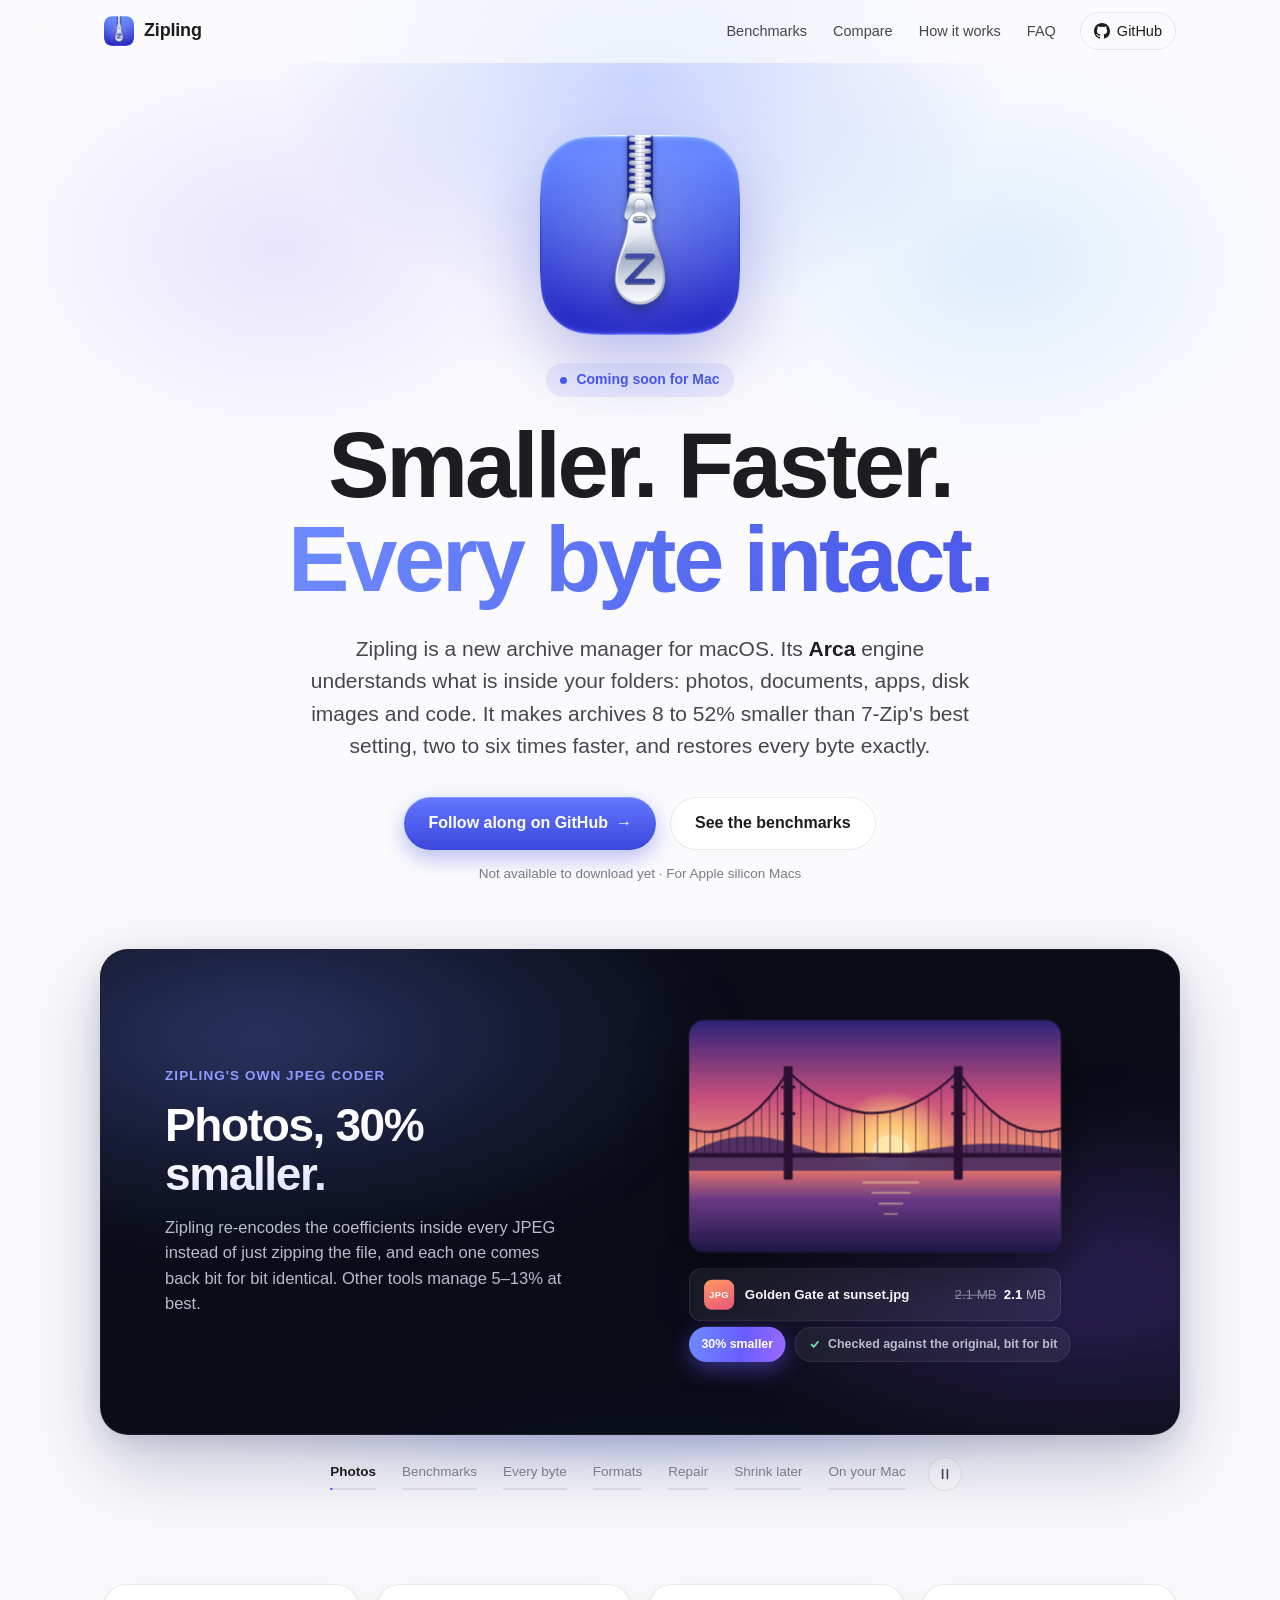
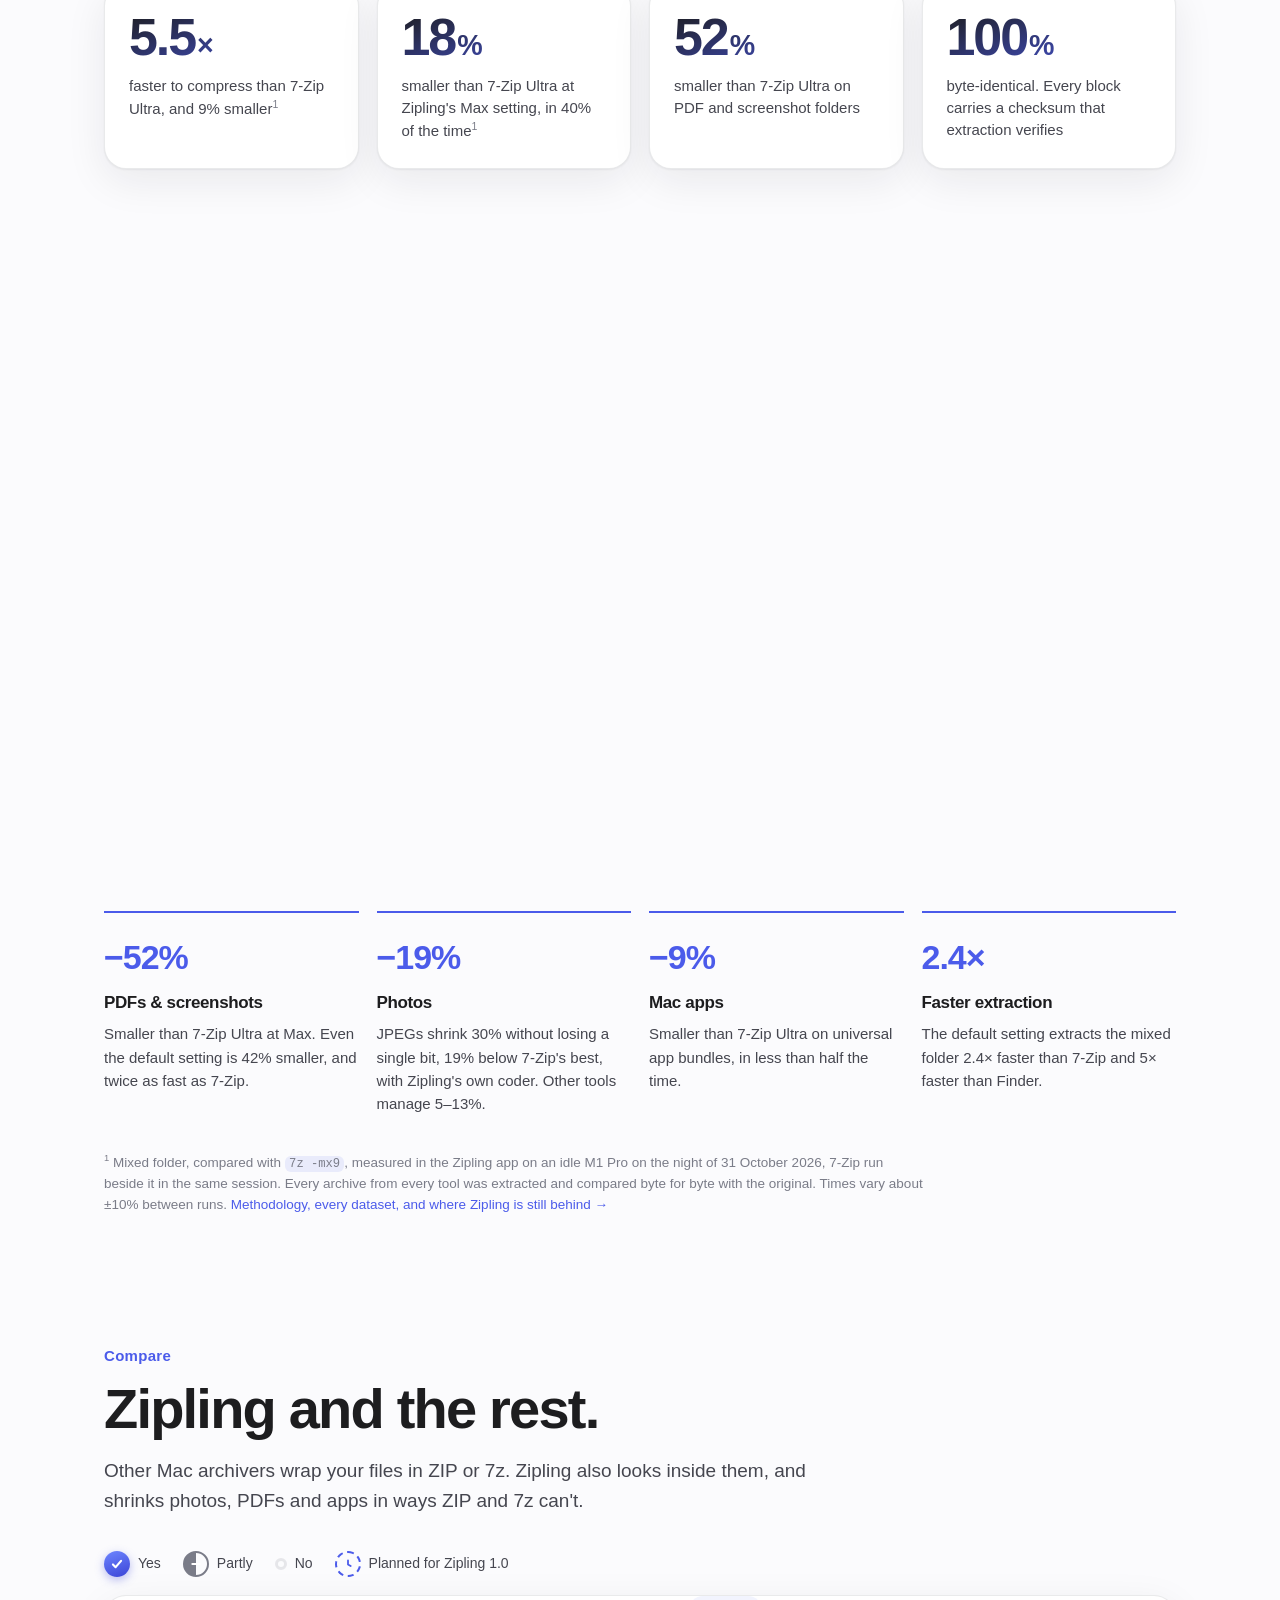
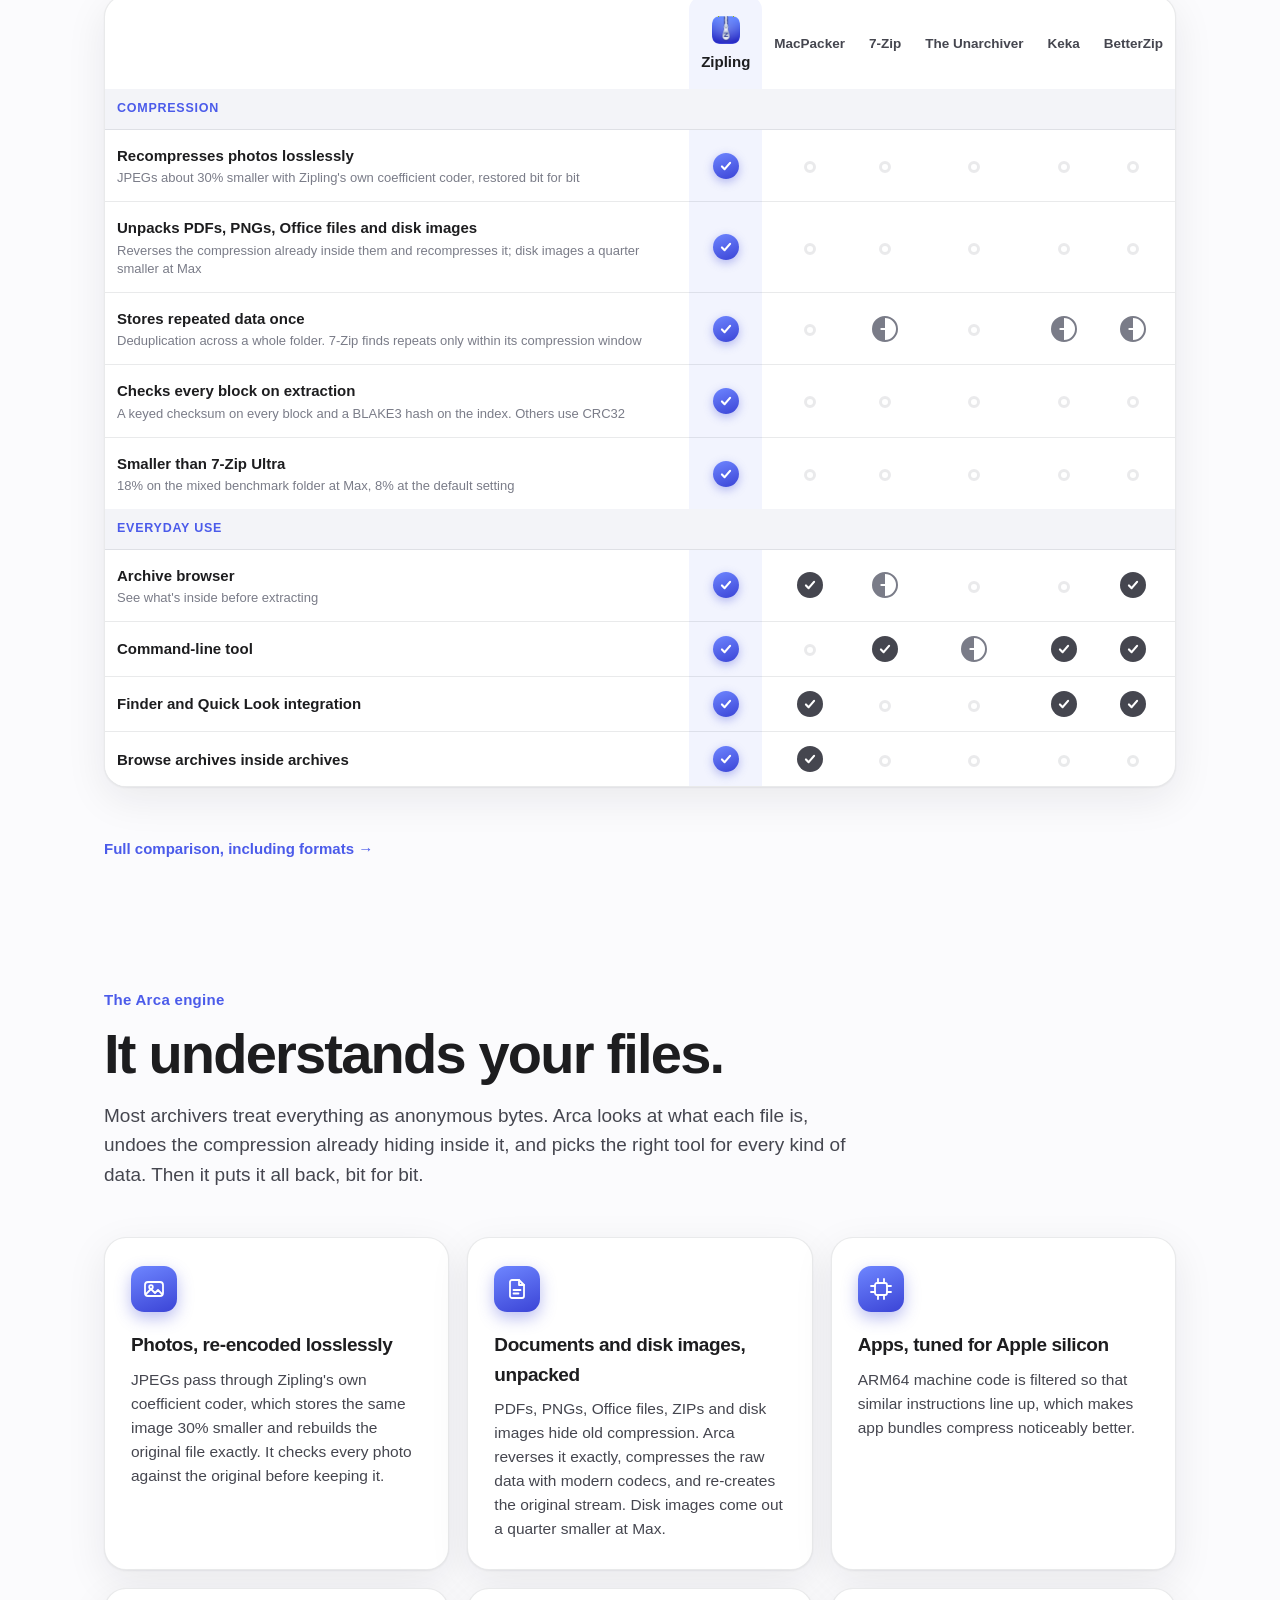
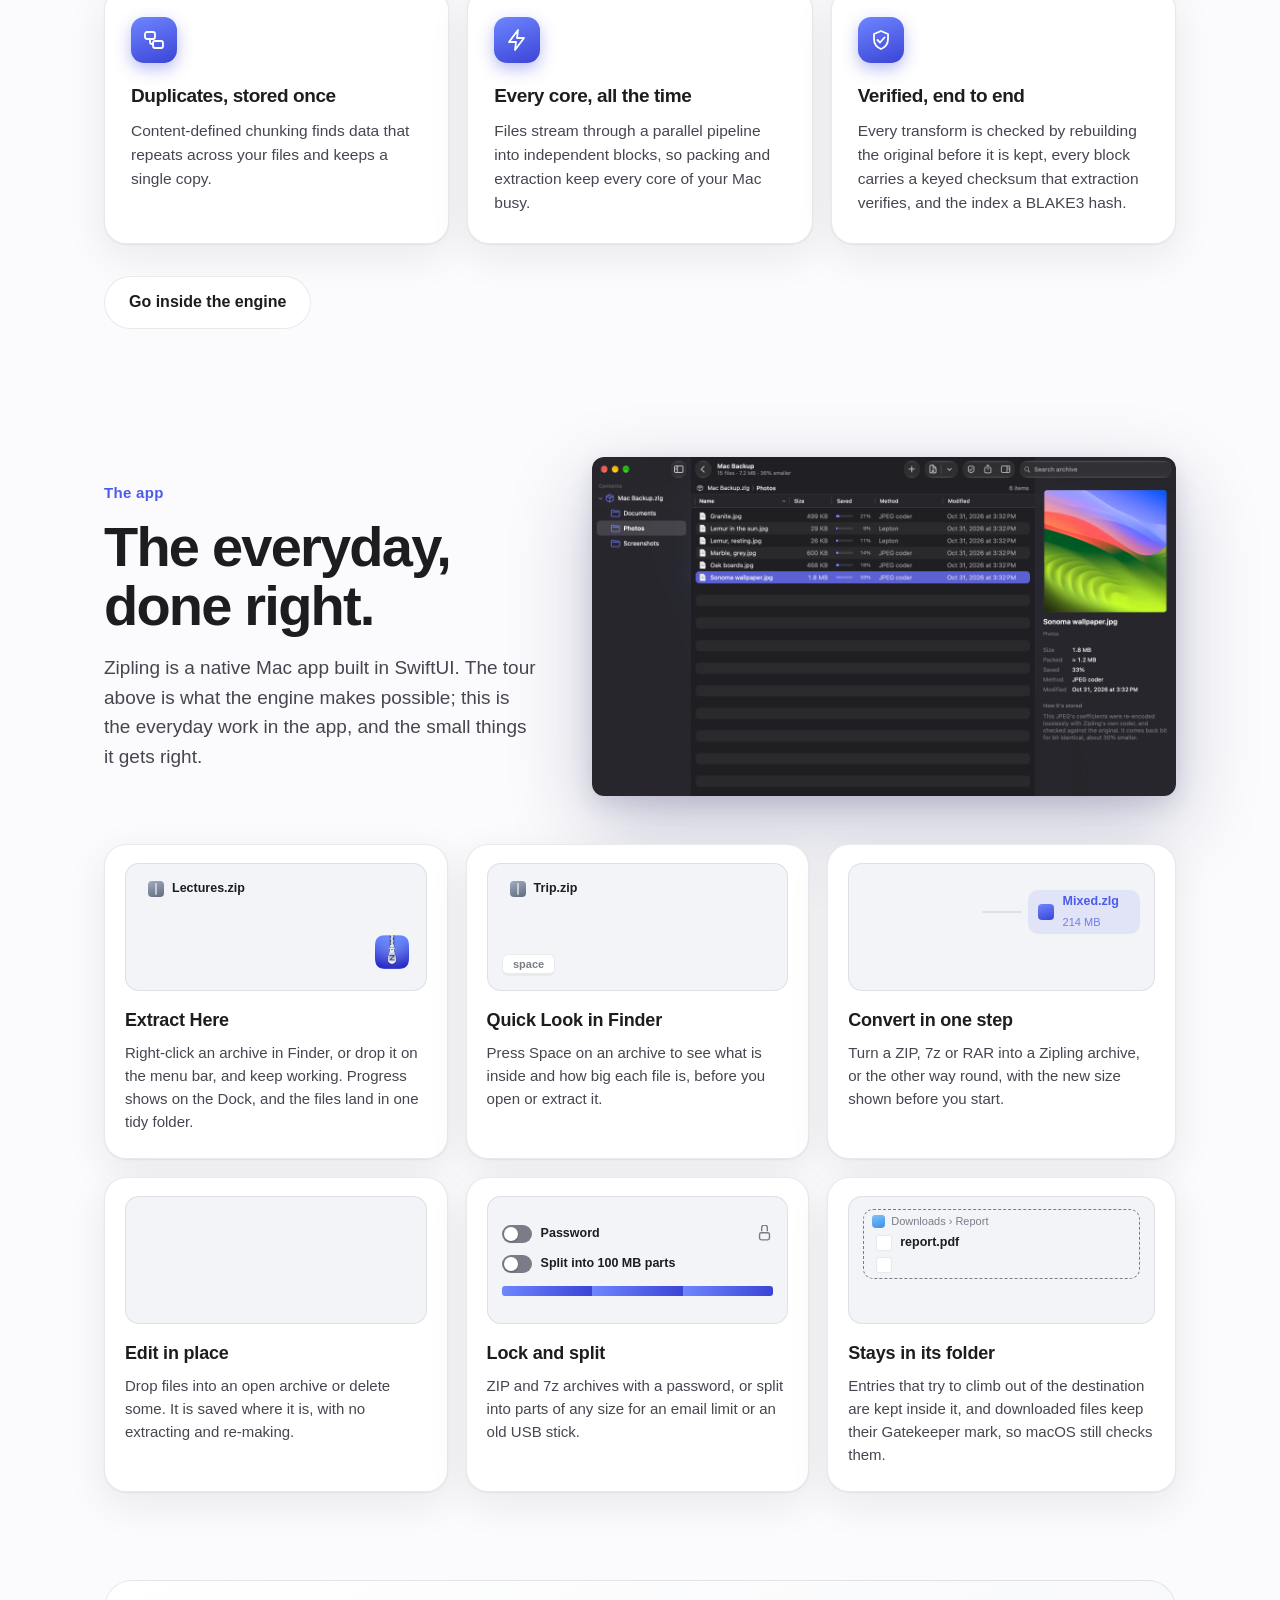
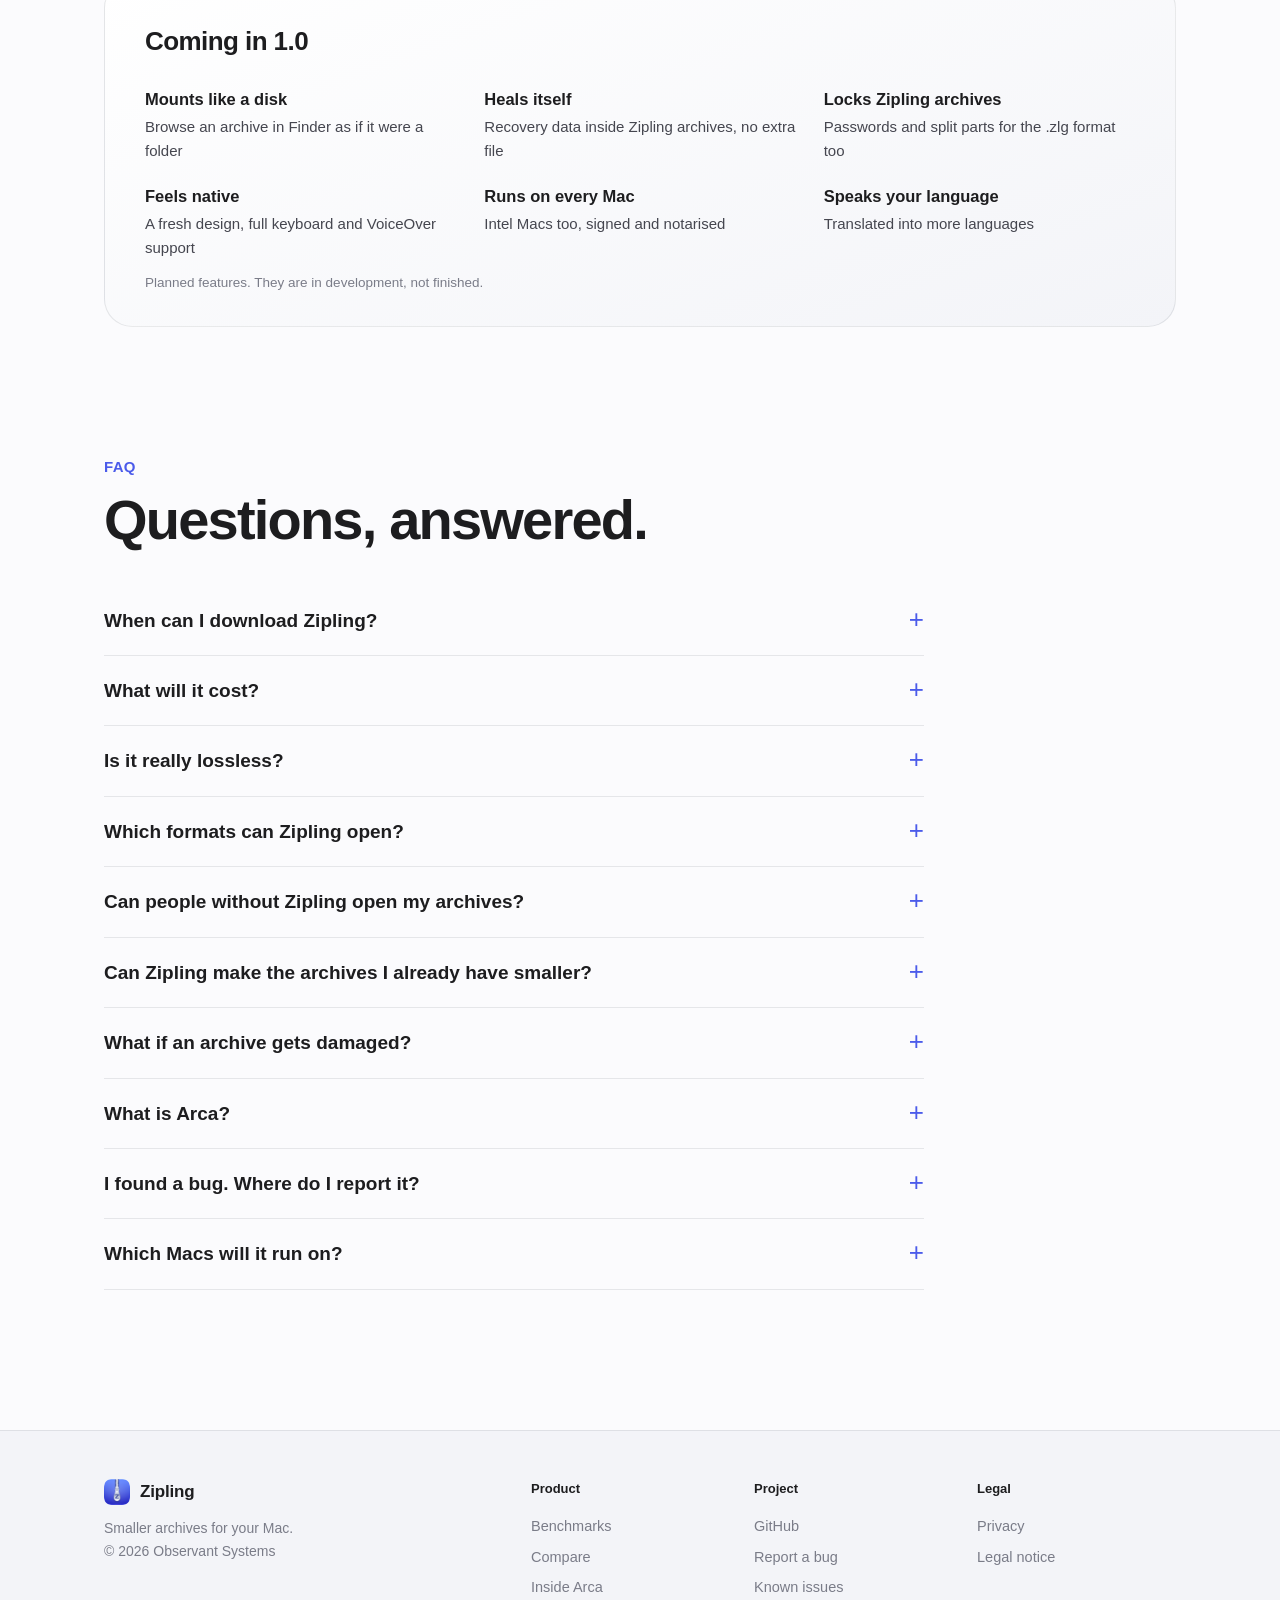
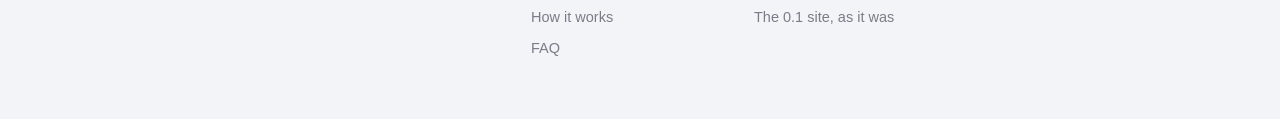
==== index.html @ 0a7722b6 "Site: the Repair slide shows a Zipling archive healing itself" ====
<!doctype html>
<html lang="en">
<head>
  <meta charset="utf-8">
  <meta name="viewport" content="width=device-width, initial-scale=1">
  <title>Zipling — smaller archives for your Mac</title>
  <meta name="description" content="Zipling is a new archive manager for macOS. Its Arca engine makes archives 8 to 52% smaller than 7-Zip's best setting, two to six times faster, and restores every byte exactly. Coming soon.">
  <meta name="theme-color" content="#0B0D18" media="(prefers-color-scheme: dark)">
  <meta name="theme-color" content="#FBFBFD" media="(prefers-color-scheme: light)">
  <link rel="canonical" href="https://www.zipling.app/">
  <meta property="og:type" content="website">
  <meta property="og:title" content="Zipling — smaller archives for your Mac">
  <meta property="og:description" content="Zipling is a new archive manager for macOS. Its Arca engine makes archives 8 to 52% smaller than 7-Zip's best setting, two to six times faster, and restores every byte exactly. Coming soon.">
  <meta property="og:image" content="https://www.zipling.app/assets/og.jpg">
  <meta name="twitter:card" content="summary_large_image">
  <link rel="icon" href="assets/favicon.png" type="image/png">
  <link rel="apple-touch-icon" href="assets/apple-touch-icon.png">
  <link rel="stylesheet" href="styles.css">
  <script>document.documentElement.classList.add("js")</script>
  <script src="data.js" defer></script>
  <script src="main.js" defer></script>
</head>
<body>
  <a class="skip" href="#main">Skip to content</a>
  <div class="progress" aria-hidden="true"></div>
  <header class="nav" id="top">
    <div class="nav-inner">
      <a class="brand" href="index.html" aria-label="Zipling home">
        <img src="assets/icon-512.png" alt="" width="30" height="30">
        <span>Zipling</span>
      </a>
      <nav aria-label="Site"><a href="benchmarks.html">Benchmarks</a><a href="compare.html">Compare</a><a href="index.html#engine">How it works</a><a href="index.html#faq">FAQ</a></nav>
      <a class="nav-gh" href="https://github.com/EnigmaticZee/zipling" aria-label="Zipling on GitHub"><svg viewBox="0 0 16 16" aria-hidden="true"><path d="M8 0C3.58 0 0 3.58 0 8c0 3.54 2.29 6.53 5.47 7.59.4.07.55-.17.55-.38 0-.19-.01-.82-.01-1.49-2.01.37-2.53-.49-2.69-.94-.09-.23-.48-.94-.82-1.13-.28-.15-.68-.52-.01-.53.63-.01 1.08.58 1.23.82.72 1.21 1.87.87 2.33.66.07-.52.28-.87.51-1.07-1.78-.2-3.64-.89-3.64-3.95 0-.87.31-1.59.82-2.15-.08-.2-.36-1.02.08-2.12 0 0 .67-.21 2.2.82.64-.18 1.32-.27 2-.27.68 0 1.36.09 2 .27 1.53-1.04 2.2-.82 2.2-.82.44 1.1.16 1.92.08 2.12.51.56.82 1.27.82 2.15 0 3.07-1.87 3.75-3.65 3.95.29.25.54.73.54 1.48 0 1.07-.01 1.93-.01 2.2 0 .21.15.46.55.38A8.013 8.013 0 0016 8c0-4.42-3.58-8-8-8z"/></svg><span>GitHub</span></a>
    </div>
  </header>

  <main id="main">
    <!-- Hero -->
    <section class="hero">
      <div class="hero-glow" aria-hidden="true"></div>
      <div class="hero-inner">
        <div class="hero-icon">
          <img src="assets/icon-512.png" alt="The Zipling app icon: a silver zipper pull with a Z, on indigo" width="200" height="200">
        </div>
        <p class="eyebrow"><span class="dot" aria-hidden="true"></span>Coming soon for Mac</p>
        <h1>Smaller. Faster.<br><span class="grad">Every byte intact.</span></h1>
        <p class="lede">Zipling is a new archive manager for macOS. Its <strong>Arca</strong> engine understands what is inside your folders: photos, documents, apps, disk images and code. It makes archives 8 to 52% smaller than 7-Zip's best setting, two to six times faster, and restores every byte exactly.</p>
        <div class="cta">
          <a class="btn btn-primary" href="https://github.com/EnigmaticZee/zipling">Follow along on GitHub <span class="arrow" aria-hidden="true">→</span></a>
          <a class="btn btn-ghost" href="benchmarks.html">See the benchmarks</a>
        </div>
        <p class="fine">Not available to download yet · For Apple silicon Macs</p>
      </div>
      <!-- A short tour of what Zipling does: one feature per scene, on a loop. -->
      <div class="reel" aria-roledescription="carousel" aria-label="What Zipling does">
        <div class="reel-stage">

          <section class="scene on" data-name="Photos" aria-roledescription="slide">
            <div class="scene-copy">
              <p class="scene-kicker">Zipling's own JPEG coder</p>
              <h3 class="scene-title">Photos, 30% smaller.</h3>
              <p class="scene-sub">Zipling re-encodes the coefficients inside every JPEG instead of just zipping the file, and each one comes back bit for bit identical. Other tools manage 5–13% at best.</p>
            </div>
            <div class="scene-vis" aria-hidden="true">
              <div class="vis vis-photo">
                <div class="photo a-up" style="--at:.1s">
                  <svg viewBox="0 0 420 262" preserveAspectRatio="xMidYMid slice">
                    <defs>
                      <linearGradient id="rv-sky" x1="0" y1="0" x2="0" y2="1"><stop offset="0" stop-color="#2E2378"/><stop offset=".5" stop-color="#C9507E"/><stop offset="1" stop-color="#FFB46A"/></linearGradient>
                      <linearGradient id="rv-sea" x1="0" y1="0" x2="0" y2="1"><stop offset="0" stop-color="#E0716E"/><stop offset=".35" stop-color="#6A3A86"/><stop offset="1" stop-color="#1E1645"/></linearGradient>
                      <radialGradient id="rv-sun"><stop offset="0" stop-color="#FFF1C4"/><stop offset=".45" stop-color="#FFC978"/><stop offset="1" stop-color="#FFC978" stop-opacity="0"/></radialGradient>
                    </defs>
                    <rect width="420" height="176" fill="url(#rv-sky)"/>
                    <circle cx="228" cy="150" r="70" fill="url(#rv-sun)"/>
                    <circle cx="228" cy="152" r="22" fill="#FFE7A8"/>
                    <path d="M0 150C40 128 78 126 118 140S190 160 236 152 330 132 420 146V180H0Z" fill="#3A2160" opacity=".85"/>
                    <rect y="170" width="420" height="92" fill="url(#rv-sea)"/>
                    <g fill="#FFD9A0" opacity=".55"><rect x="196" y="182" width="64" height="2.5" rx="1"/><rect x="206" y="194" width="44" height="2" rx="1"/><rect x="214" y="206" width="28" height="2" rx="1"/><rect x="220" y="218" width="16" height="1.6" rx=".8"/></g>
                    <g stroke="#2A1030" fill="none" stroke-linecap="round">
                      <path d="M-10 118Q52 150 112 58Q208 152 304 58Q366 150 430 118" stroke-width="2.4"/>
                      <path d="M8.6 124.8V152M17.8 126.1V152M27.0 126.0V152M36.2 124.6V152M45.4 121.7V152M54.5 117.4V152M63.7 111.8V152M72.8 104.7V152M81.9 96.2V152M90.9 86.4V152M100.0 75.2V152M126.4 71.0V152M140.8 82.0V152M155.2 90.8V152M169.6 97.5V152M184.0 102.1V152M198.4 104.5V152M212.8 104.9V152M227.2 103.1V152M241.6 99.2V152M256.0 93.2V152M270.4 85.1V152M284.8 74.9V152M313.3 71.1V152M322.6 82.8V152M332.0 93.1V152M341.4 102.0V152M350.8 109.6V152M360.2 115.7V152M369.7 120.4V152M379.1 123.8V152M388.6 125.7V152M398.1 126.2V152M407.7 125.4V152M417.2 123.2V152" stroke-width=".9" opacity=".8"/>
                    </g>
                    <g fill="#2A1030"><rect x="-10" y="150" width="440" height="5"/><rect x="107" y="52" width="10" height="128" rx="1.5"/><rect x="299" y="52" width="10" height="128" rx="1.5"/><rect x="104" y="74" width="16" height="3"/><rect x="104" y="104" width="16" height="3"/><rect x="296" y="74" width="16" height="3"/><rect x="296" y="104" width="16" height="3"/></g>
                  </svg>
                  <div class="blocks"></div>
                  <div class="beam"></div>
                  <div class="beam back"></div>
                </div>
                <div class="file a-up" style="--at:.35s">
                  <span class="ext">JPG</span>
                  <span class="fname">Golden Gate at sunset.jpg</span>
                  <span class="fsize"><s>2.1 MB</s> <b data-from="2.1" data-to="1.5" data-dec="1" data-at="700" data-dur="1500">1.5</b> MB</span>
                </div>
                <div class="chips">
                  <span class="chip-ok a-pop" style="--at:2.1s">30% smaller</span>
                  <span class="chip-soft a-pop" style="--at:3.6s"><svg viewBox="0 0 20 20"><path d="M5.5 10.5l3 3 6-7"/></svg>Checked against the original, bit for bit</span>
                </div>
              </div>
            </div>
          </section>

          <section class="scene" data-name="Benchmarks" aria-roledescription="slide">
            <div class="scene-copy">
              <p class="scene-kicker">Benchmarks</p>
              <h3 class="scene-title">Smaller than 7-Zip's best. Over five times faster.</h3>
              <p class="scene-sub">Measured on a 736 MB folder of photos, PDFs, apps and code, with every archive extracted and checked byte for byte.</p>
            </div>
            <div class="scene-vis" aria-hidden="true">
              <div class="vis vis-bench">
                <div class="panel a-up" style="--at:.1s">
                  <p class="panel-head"><b>Archive size</b><span>smaller is better</span></p>
                  <div class="race"><span class="who">7-Zip Ultra</span><span class="track"><i class="a-grow" style="--w:1;--at:.4s"></i></span><span class="val"><b data-to="235.0" data-dec="1" data-at="400" data-dur="1100">235.0</b> MB</span></div>
                  <div class="race us"><span class="who">Zipling Max</span><span class="track"><i class="a-grow" style="--w:.82;--at:.6s"></i></span><span class="val"><b data-to="192.6" data-dec="1" data-at="600" data-dur="1100">192.6</b> MB</span></div>
                  <span class="badge a-pop" style="--at:1.6s">18% smaller, in 40% of the time</span>
                </div>
                <div class="panel a-up" style="--at:.5s">
                  <p class="panel-head"><b>Time to compress</b><span>shorter is better</span></p>
                  <div class="race"><span class="who">7-Zip Ultra</span><span class="track"><i class="a-grow slow" style="--w:1;--at:.9s"></i></span><span class="val"><b data-to="48.5" data-dec="1" data-at="900" data-dur="2000">48.5</b> s</span></div>
                  <div class="race us"><span class="who">Zipling Default</span><span class="track"><i class="a-grow" style="--w:.181;--at:.9s"></i></span><span class="val"><b data-to="8.8" data-dec="1" data-at="900" data-dur="500">8.8</b> s</span></div>
                  <span class="badge a-pop" style="--at:2.3s">5.5× faster, and still 9% smaller</span>
                </div>
              </div>
            </div>
          </section>

          <section class="scene" data-name="Every byte" aria-roledescription="slide">
            <div class="scene-copy">
              <p class="scene-kicker">The archive browser</p>
              <h3 class="scene-title">See where every byte went.</h3>
              <p class="scene-sub">Every file shows what it saved and how. Browse archives inside archives, preview any file and drag out only what you need.</p>
            </div>
            <div class="scene-vis" aria-hidden="true">
              <div class="vis vis-shot">
                <div class="view"><div class="cam"><img class="shot" src="assets/app-archive.jpg?v=20261031b" alt="" width="2480" height="1800" loading="lazy"></div></div>
                <span class="callout c1" style="left:346px;top:194px"><i style="width:76px;height:26px"></i><em style="top:13px;height:83px"></em><b style="left:-46px;top:96px">Saved, file by file</b></span>
                <span class="callout c2" style="left:414px;top:194px"><i style="width:52px;height:26px"></i><em style="top:13px;height:137px"></em><b style="left:-44px;top:150px">How: JPEG coder, unpacked PDFs, Zstandard</b></span>
                <span class="callout c3" style="left:420px;top:150px"><i style="width:160px;height:160px"></i><em class="h" style="left:-98px;width:18px"></em><b class="to-left">36% smaller, every block checked</b></span>
              </div>
            </div>
          </section>

          <section class="scene" data-name="Formats" aria-roledescription="slide">
            <div class="scene-copy">
              <p class="scene-kicker">Every format</p>
              <h3 class="scene-title">Opens the archives you already have.</h3>
              <p class="scene-sub">ZIP, 7z, RAR, TAR, disk images and classic Mac formats, split or password-protected, with garbled names from old Windows ZIPs repaired.</p>
            </div>
            <div class="scene-vis" aria-hidden="true">
              <div class="vis vis-formats">
                <span class="ring r1"></span><span class="ring r2"></span>
                <img class="core a-pop" src="assets/icon-512.png" alt="" width="128" height="128" style="--at:.05s">
                <div class="orbit o1">
                  <span class="slot" style="--a:0deg"><b class="a-in" style="--at:.30s"><i>ZIP</i></b></span>
                  <span class="slot" style="--a:60deg"><b class="a-in" style="--at:.38s"><i>7z</i></b></span>
                  <span class="slot" style="--a:120deg"><b class="a-in" style="--at:.46s"><i>RAR</i></b></span>
                  <span class="slot" style="--a:180deg"><b class="a-in" style="--at:.54s"><i>TAR</i></b></span>
                  <span class="slot" style="--a:240deg"><b class="a-in" style="--at:.62s"><i>DMG</i></b></span>
                  <span class="slot" style="--a:300deg"><b class="a-in" style="--at:.70s"><i>ISO</i></b></span>
                </div>
                <div class="orbit o2">
                  <span class="slot" style="--a:15deg"><b class="a-in" style="--at:.80s"><i>StuffIt</i></b></span>
                  <span class="slot" style="--a:45deg"><b class="a-in" style="--at:.86s"><i>XZ</i></b></span>
                  <span class="slot" style="--a:75deg"><b class="a-in" style="--at:.92s"><i>Zstandard</i></b></span>
                  <span class="slot" style="--a:105deg"><b class="a-in" style="--at:.98s"><i>WIM</i></b></span>
                  <span class="slot" style="--a:135deg"><b class="a-in" style="--at:1.04s"><i>CAB</i></b></span>
                  <span class="slot" style="--a:165deg"><b class="a-in" style="--at:1.10s"><i>BinHex</i></b></span>
                  <span class="slot" style="--a:195deg"><b class="a-in" style="--at:1.16s"><i>GZIP</i></b></span>
                  <span class="slot" style="--a:225deg"><b class="a-in" style="--at:1.22s"><i>Split .001</i></b></span>
                  <span class="slot" style="--a:255deg"><b class="a-in" style="--at:1.28s"><i>LZH</i></b></span>
                  <span class="slot" style="--a:285deg"><b class="a-in" style="--at:1.34s"><i>AES-256</i></b></span>
                  <span class="slot" style="--a:315deg"><b class="a-in" style="--at:1.40s"><i>BZIP2</i></b></span>
                  <span class="slot" style="--a:345deg"><b class="a-in" style="--at:1.46s"><i>CPIO</i></b></span>
                </div>
              </div>
            </div>
          </section>

          <section class="scene" data-name="Repair" aria-roledescription="slide">
            <div class="scene-copy">
              <p class="scene-kicker">Self-healing archives</p>
              <h3 class="scene-title">Damaged archives, repaired.</h3>
              <p class="scene-sub">Repair data inside the archive, 3% of its size unless you choose more, rebuilds what a failing disk or a broken download destroyed, byte for byte, even when the end of the file is gone. ZIP and 7z get a recovery file beside them instead.</p>
            </div>
            <div class="scene-vis" aria-hidden="true">
              <div class="vis vis-repair">
                <p class="row-head a-up" style="--at:.05s"><b>Project.zlg</b>
                  <span class="state bad">7 parts damaged</span><span class="state good">Repaired, byte for byte</span></p>
                <div class="grid"></div>
                <span class="sweep"></span>
                <p class="row-head small a-up" style="--at:.4s"><b>Repair data inside</b><span>3% of its size</span></p>
                <div class="parity"></div>
              </div>
            </div>
          </section>

          <section class="scene" data-name="Shrink later" aria-roledescription="slide">
            <div class="scene-copy">
              <p class="scene-kicker">Shrink later</p>
              <h3 class="scene-title">Fast now. Smaller later.</h3>
              <p class="scene-sub">Zipling makes the archive in seconds, then re-packs it at Max while your Mac is idle and plugged in. It's swapped in only once it's checked.</p>
            </div>
            <div class="scene-vis" aria-hidden="true">
              <div class="vis vis-shrink">
                <div class="panel a-up" style="--at:.05s">
                  <p class="panel-head"><b>Mac Backup.zlg</b><span class="tag t1">Fast · made in 0.5 s</span><span class="tag t2">Max · 31% smaller</span></p>
                  <div class="archive"><i class="fill"></i></div>
                  <p class="size"><b data-from="281.1" data-to="192.6" data-dec="1" data-at="2500" data-dur="1100">192.6</b> MB <span>from a 736 MB folder</span></p>
                </div>
                <div class="when">
                  <span class="cond a-light" style="--at:.8s"><svg viewBox="0 0 24 24"><path d="M20 14.5A8 8 0 019.5 4a8 8 0 1010.5 10.5z"/></svg>Mac is idle</span>
                  <span class="cond a-light" style="--at:1.2s"><svg viewBox="0 0 24 24"><path d="M13 2L5 13h6l-1 9 8-11h-6l1-9z"/></svg>Plugged in</span>
                  <span class="cond a-light" style="--at:1.6s"><svg viewBox="0 0 24 24"><path d="M4 12a8 8 0 0114-5.3M20 12a8 8 0 01-14 5.3M18 3v4h-4M6 21v-4h4"/></svg>Re-packing at Max</span>
                </div>
                <p class="done a-pop" style="--at:3.5s"><svg viewBox="0 0 20 20"><path d="M5.5 10.5l3 3 6-7"/></svg>Same files, every block checked</p>
              </div>
            </div>
          </section>

          <section class="scene" data-name="On your Mac" aria-roledescription="slide">
            <div class="scene-copy">
              <p class="scene-kicker">Made for macOS</p>
              <h3 class="scene-title">Right at home on your Mac.</h3>
              <p class="scene-sub">Spotlight finds files inside your archives, and Shortcuts, AppleScript and Folder Actions compress, extract and convert for you.</p>
            </div>
            <div class="scene-vis" aria-hidden="true">
              <div class="vis vis-mac">
                <div class="search a-up" style="--at:.05s">
                  <svg viewBox="0 0 24 24"><circle cx="10.5" cy="10.5" r="6.5"/><path d="M15.5 15.5L21 21"/></svg>
                  <span class="typed">Baker Beach</span>
                </div>
                <div class="hit a-up" style="--at:1.5s">
                  <span class="zip">ZIP</span>
                  <span class="hit-text"><b>Project.zip</b><span>Has “Baker Beach.jpg” inside</span></span>
                  <span class="hit-app">Zipling</span>
                </div>
                <div class="tools">
                  <span class="a-pop" style="--at:2.1s">Shortcuts</span>
                  <span class="a-pop" style="--at:2.25s">AppleScript</span>
                  <span class="a-pop" style="--at:2.4s">Folder Actions</span>
                  <span class="a-pop" style="--at:2.55s">Quick Look</span>
                  <span class="a-pop" style="--at:2.7s">Right-click in Finder</span>
                  <span class="a-pop" style="--at:2.85s">Menu bar drop zone</span>
                </div>
              </div>
            </div>
          </section>

        </div>
        <div class="reel-nav">
          <div class="reel-steps" role="group" aria-label="Choose a feature"></div>
          <button type="button" class="reel-toggle" aria-label="Pause the tour" hidden>
            <svg class="i-pause" viewBox="0 0 20 20"><path d="M7 4.5v11M13 4.5v11"/></svg>
            <svg class="i-play" viewBox="0 0 20 20"><path d="M7 4.8v10.4L15.5 10z"/></svg>
          </button>
        </div>
      </div>
    </section>

    <!-- Proof -->
    <section class="stats" aria-label="Highlights" data-stagger>
      <div class="stat">
        <p class="stat-num"><span data-count="5.5">5.5</span><span class="unit">×</span></p>
        <p class="stat-label">faster to compress than 7-Zip Ultra, and 9% smaller<sup>1</sup></p>
      </div>
      <div class="stat">
        <p class="stat-num"><span data-count="18">18</span><span class="unit">%</span></p>
        <p class="stat-label">smaller than 7-Zip Ultra at Zipling's Max setting, in 40% of the time<sup>1</sup></p>
      </div>
      <div class="stat">
        <p class="stat-num"><span data-count="52">52</span><span class="unit">%</span></p>
        <p class="stat-label">smaller than 7-Zip Ultra on PDF and screenshot folders</p>
      </div>
      <div class="stat">
        <p class="stat-num"><span data-count="100">100</span><span class="unit">%</span></p>
        <p class="stat-label">byte-identical. Every block carries a checksum that extraction verifies</p>
      </div>
    </section>

    <!-- Performance -->
    <section class="section" id="performance">
      <div class="section-head reveal">
        <p class="kicker">Performance</p>
        <h2>Benchmarks, not adjectives.</h2>
        <p class="sub">A 736 MB folder of documents, photos, apps and source code, compressed and extracted on a MacBook Pro (M1 Pro). Shorter bars are better.</p>
      </div>
      <div class="legend reveal" aria-hidden="true">
        <span><i class="sw sw-us"></i>Zipling</span>
        <span><i class="sw sw-them"></i>Other tools</span>
      </div>
      <div class="charts reveal" id="home-charts"></div>
      <div class="chart-links reveal">
        <details class="table-view">
          <summary>Show these numbers as a table</summary>
          <table>
            <thead><tr><th scope="col">Tool</th><th scope="col">Size</th><th scope="col">% of original</th><th scope="col">Compress</th><th scope="col">Extract</th></tr></thead>
            <tbody id="bench-rows"></tbody>
          </table>
        </details>
        <a class="more" href="benchmarks.html">All six benchmarks <span class="arrow" aria-hidden="true">→</span></a>
      </div>

      <div class="kinds" data-stagger>
        <article class="kind">
          <p class="kind-num">−52%</p>
          <h3>PDFs &amp; screenshots</h3>
          <p>Smaller than 7-Zip Ultra at Max. Even the default setting is 42% smaller, and twice as fast as 7-Zip.</p>
        </article>
        <article class="kind">
          <p class="kind-num">−19%</p>
          <h3>Photos</h3>
          <p>JPEGs shrink 30% without losing a single bit, 19% below 7-Zip's best, with Zipling's own coder. Other tools manage 5–13%.</p>
        </article>
        <article class="kind">
          <p class="kind-num">−9%</p>
          <h3>Mac apps</h3>
          <p>Smaller than 7-Zip Ultra on universal app bundles, in less than half the time.</p>
        </article>
        <article class="kind">
          <p class="kind-num">2.4×</p>
          <h3>Faster extraction</h3>
          <p>The default setting extracts the mixed folder 2.4× faster than 7-Zip and 5× faster than Finder.</p>
        </article>
      </div>

      <p class="footnote reveal"><sup>1</sup> Mixed folder, compared with <code>7z -mx9</code>, measured in the Zipling app on an idle M1 Pro on the night of 31 October 2026, 7-Zip run beside it in the same session. Every archive from every tool was extracted and compared byte for byte with the original. Times vary about ±10% between runs. <a href="benchmarks.html">Methodology, every dataset, and where Zipling is still behind →</a></p>
    </section>

    <!-- Compare -->
    <section class="section" id="compare">
      <div class="section-head reveal">
        <p class="kicker">Compare</p>
        <h2>Zipling and the rest.</h2>
        <p class="sub">Other Mac archivers wrap your files in ZIP or 7z. Zipling also looks inside them, and shrinks photos, PDFs and apps in ways ZIP and 7z can't.</p>
      </div>
      <div class="cmp-legend reveal" aria-hidden="true">
        <span><span class="mk mk-yes"><svg viewBox="0 0 20 20"><path d="M5.5 10.5l3 3 6-7"/></svg></span>Yes</span>
        <span><span class="mk mk-part"><svg viewBox="0 0 20 20"><path d="M6 10h8"/></svg></span>Partly</span>
        <span><span class="mk mk-no"></span>No</span>
        <span><span class="mk mk-plan"><svg viewBox="0 0 20 20"><path d="M10 6v4.5l3 1.8"/></svg></span>Planned for Zipling 1.0</span>
      </div>
      <p class="cmp-hint">Swipe sideways to see the other apps <span aria-hidden="true">→</span></p>
      <div class="cmp-wrap reveal" id="compare-teaser"></div>
      <div class="chart-links reveal">
        <a class="more" href="compare.html">Full comparison, including formats <span class="arrow" aria-hidden="true">→</span></a>
      </div>
    </section>

    <!-- Engine -->
    <section class="section engine" id="engine">
      <div class="section-head reveal">
        <p class="kicker">The Arca engine</p>
        <h2>It understands your files.</h2>
        <p class="sub">Most archivers treat everything as anonymous bytes. Arca looks at what each file is, undoes the compression already hiding inside it, and picks the right tool for every kind of data. Then it puts it all back, bit for bit.</p>
      </div>
      <div class="cards" data-stagger>
        <article class="card">
          <div class="card-icon" aria-hidden="true"><svg viewBox="0 0 24 24"><rect x="3" y="5" width="18" height="14" rx="3"/><circle cx="9" cy="10" r="1.8"/><path d="M4 17l5-5 4 4 3-3 4 4"/></svg></div>
          <h3>Photos, re-encoded losslessly</h3>
          <p>JPEGs pass through Zipling's own coefficient coder, which stores the same image 30% smaller and rebuilds the original file exactly. It checks every photo against the original before keeping it.</p>
        </article>
        <article class="card">
          <div class="card-icon" aria-hidden="true"><svg viewBox="0 0 24 24"><path d="M7 3h7l5 5v11a2 2 0 01-2 2H7a2 2 0 01-2-2V5a2 2 0 012-2z"/><path d="M14 3v5h5M8.5 13h7M8.5 16.5h5"/></svg></div>
          <h3>Documents and disk images, unpacked</h3>
          <p>PDFs, PNGs, Office files, ZIPs and disk images hide old compression. Arca reverses it exactly, compresses the raw data with modern codecs, and re-creates the original stream. Disk images come out a quarter smaller at Max.</p>
        </article>
        <article class="card">
          <div class="card-icon" aria-hidden="true"><svg viewBox="0 0 24 24"><rect x="6" y="6" width="12" height="12" rx="2"/><path d="M9 2v4M15 2v4M9 18v4M15 18v4M2 9h4M2 15h4M18 9h4M18 15h4"/></svg></div>
          <h3>Apps, tuned for Apple silicon</h3>
          <p>ARM64 machine code is filtered so that similar instructions line up, which makes app bundles compress noticeably better.</p>
        </article>
        <article class="card">
          <div class="card-icon" aria-hidden="true"><svg viewBox="0 0 24 24"><rect x="3" y="4" width="10" height="7" rx="2"/><rect x="11" y="13" width="10" height="7" rx="2"/><path d="M8 11v3a2 2 0 002 2h1"/></svg></div>
          <h3>Duplicates, stored once</h3>
          <p>Content-defined chunking finds data that repeats across your files and keeps a single copy.</p>
        </article>
        <article class="card">
          <div class="card-icon" aria-hidden="true"><svg viewBox="0 0 24 24"><path d="M13 2L4 14h7l-1 8 9-12h-7l1-8z"/></svg></div>
          <h3>Every core, all the time</h3>
          <p>Files stream through a parallel pipeline into independent blocks, so packing and extraction keep every core of your Mac busy.</p>
        </article>
        <article class="card">
          <div class="card-icon" aria-hidden="true"><svg viewBox="0 0 24 24"><path d="M12 3l7 3v5c0 4.5-3 8.3-7 10-4-1.7-7-5.5-7-10V6l7-3z"/><path d="M8.5 12l2.5 2.5 4.5-5"/></svg></div>
          <h3>Verified, end to end</h3>
          <p>Every transform is checked by rebuilding the original before it is kept, every block carries a keyed checksum that extraction verifies, and the index a BLAKE3 hash.</p>
        </article>
      </div>
      <p class="more reveal"><a class="btn btn-ghost" href="arca.html">Go inside the engine</a></p>
    </section>

    <!-- App -->
    <section class="section app" id="app">
      <div class="app-grid">
        <div class="app-copy reveal">
          <p class="kicker">The app</p>
          <h2>The everyday, done right.</h2>
          <p class="sub">Zipling is a native Mac app built in SwiftUI. The tour above is what the engine makes possible; this is the everyday work in the app, and the small things it gets right.</p>
        </div>
        <figure class="app-shot reveal">
          <img src="assets/app-preview.jpg?v=20261031b" alt="The Photos folder inside a Zipling archive, with Sonoma wallpaper.jpg selected and previewed in the inspector, straight from the archive: 1.8 MB, packed to about 1.2 MB with Zipling's JPEG coder, 33% smaller." width="2480" height="1440" loading="lazy">
        </figure>
      </div>

      <!-- Six everyday jobs, each with a small scene that keeps playing while it is on screen.
           Nothing here repeats the tour: formats, nested archives, repair, shrink-later and
           the Mac integrations are up there. -->
      <div class="feats" data-stagger>
        <article class="feat">
          <div class="stage st-x" style="--cyc:8s" aria-hidden="true">
            <div class="rows">
              <div class="frow r1"><i class="fi zip"></i><span>Lectures.zip</span></div>
              <div class="frow r2"><i class="fi fold"></i><span>Lectures</span><em>12 files</em></div>
            </div>
            <div class="cmenu"><span>Open in Zipling</span><span class="sel">Extract Here</span><span>Convert…</span></div>
            <i class="cur"></i>
            <div class="dock"><img src="assets/icon-512.png" alt="" width="34" height="34"><span class="pb"><i></i></span></div>
          </div>
          <h3>Extract Here</h3>
          <p>Right-click an archive in Finder, or drop it on the menu bar, and keep working. Progress shows on the Dock, and the files land in one tidy folder.</p>
        </article>
        <article class="feat">
          <div class="stage st-ql" style="--cyc:7s" aria-hidden="true">
            <div class="frow"><i class="fi zip"></i><span>Trip.zip</span></div>
            <kbd class="key">space</kbd>
            <div class="qlp">
              <p class="qlt">Trip.zip · 3 items · 48 MB</p>
              <div class="qlr"><i class="fi img"></i><span>Beach.jpg</span><em>4.1 MB</em></div>
              <div class="qlr"><i class="fi img"></i><span>Sunset.jpg</span><em>3.8 MB</em></div>
              <div class="qlr"><i class="fi fold"></i><span>Videos</span><em>40 MB</em></div>
            </div>
          </div>
          <h3>Quick Look in Finder</h3>
          <p>Press Space on an archive to see what is inside and how big each file is, before you open or extract it.</p>
        </article>
        <article class="feat">
          <div class="stage st-cv" style="--cyc:9s" aria-hidden="true">
            <div class="cvf">
              <div class="cvs s1"><i class="fi zip"></i><b>Mixed.zip</b><em>325 MB</em></div>
              <div class="cvs s2"><i class="fi sz"></i><b>Mixed.7z</b><em>238 MB</em></div>
              <div class="cvs s3"><i class="fi rar"></i><b>Mixed.rar</b><em>278 MB</em></div>
            </div>
            <div class="flow"><i></i><i></i><i></i></div>
            <div class="cvt"><i class="fi zlg"></i><b>Mixed.zlg</b><em>214 MB</em></div>
            <div class="cvb"><span class="b1">34% smaller</span><span class="b2">10% smaller</span><span class="b3">23% smaller</span></div>
          </div>
          <h3>Convert in one step</h3>
          <p>Turn a ZIP, 7z or RAR into a Zipling archive, or the other way round, with the new size shown before you start.</p>
        </article>
        <article class="feat">
          <div class="stage st-ed" style="--cyc:9s" aria-hidden="true">
            <div class="edl">
              <div class="edh"><i class="fi zlg"></i><b>Project.zlg</b><span class="edsz"><em class="z1">214.3 MB</em><em class="z2">214.6 MB</em><em class="z3">213.4 MB</em></span></div>
              <div class="edr"><i class="fi file"></i><span>design.sketch</span></div>
              <div class="edr del"><i class="fi file"></i><span>build.log</span></div>
              <div class="edr add"><i class="fi file"></i><span>notes.md</span></div>
            </div>
          </div>
          <h3>Edit in place</h3>
          <p>Drop files into an open archive or delete some. It is saved where it is, with no extracting and re-making.</p>
        </article>
        <article class="feat">
          <div class="stage st-lk" style="--cyc:8s" aria-hidden="true">
            <div class="opt o1"><span class="tg"><i></i></span><span>Password</span><svg class="lock" viewBox="0 0 24 24"><path class="sh" d="M8 11V7a4 4 0 018 0v4"/><rect x="5" y="11" width="14" height="10" rx="2.5"/></svg></div>
            <div class="opt o2"><span class="tg"><i></i></span><span>Split into 100 MB parts</span></div>
            <div class="parts"><i><b>.001</b></i><i><b>.002</b></i><i><b>.003</b></i></div>
          </div>
          <h3>Lock and split</h3>
          <p>ZIP and 7z archives with a password, or split into parts of any size for an email limit or an old USB stick.</p>
        </article>
        <article class="feat">
          <div class="stage st-sf" style="--cyc:8s" aria-hidden="true">
            <div class="box">
              <span class="bl"><i class="fi fold"></i>Downloads › Report</span>
              <div class="edr"><i class="fi file"></i><span>report.pdf</span></div>
              <div class="edr climb"><i class="fi file"></i><b class="p1">../../.zshrc</b><b class="p2">.zshrc</b></div>
            </div>
            <div class="chips"><span class="chip hot kept"><svg viewBox="0 0 20 20"><path d="M5.5 10.5l3 3 6-7"/></svg>Kept inside</span><span class="chip gk">Gatekeeper still checks it</span></div>
          </div>
          <h3>Stays in its folder</h3>
          <p>Entries that try to climb out of the destination are kept inside it, and downloaded files keep their Gatekeeper mark, so macOS still checks them.</p>
        </article>
      </div>

      <div class="roadmap reveal">
        <h3>Coming in 1.0</h3>
        <ul data-stagger>
          <li><strong>Mounts like a disk</strong>Browse an archive in Finder as if it were a folder</li>
          <li><strong>Heals itself</strong>Recovery data inside Zipling archives, no extra file</li>
          <li><strong>Locks Zipling archives</strong>Passwords and split parts for the .zlg format too</li>
          <li><strong>Feels native</strong>A fresh design, full keyboard and VoiceOver support</li>
          <li><strong>Runs on every Mac</strong>Intel Macs too, signed and notarised</li>
          <li><strong>Speaks your language</strong>Translated into more languages</li>
        </ul>
        <p class="fine">Planned features. They are in development, not finished.</p>
      </div>
    </section>

    <!-- FAQ -->
    <section class="section faq" id="faq">
      <div class="section-head reveal">
        <p class="kicker">FAQ</p>
        <h2>Questions, answered.</h2>
      </div>
      <div class="qa reveal">
        <details>
          <summary>When can I download Zipling?</summary>
          <p>Not yet. Zipling is in active development. Follow the project on GitHub to see it come together.</p>
        </details>
        <details>
          <summary>What will it cost?</summary>
          <p>Pricing hasn't been announced yet.</p>
        </details>
        <details>
          <summary>Is it really lossless?</summary>
          <p>Yes. Every transform is reversible, and Zipling proves it: it rebuilds each original during compression before keeping the smaller form, and checks a keyed checksum of every block and a BLAKE3 hash of the index when extracting. In the benchmarks every archive was extracted and compared byte for byte with the source.</p>
        </details>
        <details>
          <summary>Which formats can Zipling open?</summary>
          <p>ZIP, 7z, RAR, TAR (including .tar.gz, .tar.bz2, .tar.xz and .tar.zst), DMG, ISO, WIM, archives split into parts, and password-protected archives, plus dozens more through the 7-Zip engine. Classic Mac formats such as StuffIt, BinHex and MacBinary open through The Unarchiver's engine, which also repairs file names written in old Windows, Japanese, Chinese and Korean encodings.</p>
        </details>
        <details>
          <summary>Can people without Zipling open my archives?</summary>
          <p>Zipling's own <code>.zlg</code> format is for when you want the smallest archive. When you share with someone who doesn't have Zipling, it creates standard ZIP, 7z and TAR archives that open anywhere, with AES-256 encryption and split parts if you want them.</p>
        </details>
        <details>
          <summary>Can Zipling make the archives I already have smaller?</summary>
          <p>Yes. Convert turns any archive Zipling opens into a Zipling archive, or into a tighter ZIP or 7z that still opens anywhere. It shows the new size and how long it will take before you start, checks the new archive once it's written, and only then moves the old one to the Trash if you ask it to.</p>
        </details>
        <details>
          <summary>What if an archive gets damaged?</summary>
          <p>Add repair data when you compress. In a Zipling archive it lives inside the file, at 1 to 50% of its size (3% unless you choose otherwise), so one file carries its own repair; for ZIP and 7z, Zipling saves a recovery file next to the archive. If the archive is later damaged by a failing disk or a broken download, Zipling rebuilds the damaged parts exactly, byte for byte, even when the damage took the end of the file. If more is damaged than the repair data can cover, it tells you which files are lost instead of guessing.</p>
        </details>
        <details>
          <summary>What is Arca?</summary>
          <p>Arca is the compression engine inside Zipling, written in Rust for speed and memory safety. It combines format-aware transforms (its own JPEG coefficient coder, preflate for Deflate streams, disk-image expansion, ARM64 and x86 code filters), deduplication, and modern codecs (Zstandard, LZMA2, bsc's BWT coder, PPMd) in parallel blocks, with a different mix at each level.</p>
        </details>
        <details>
          <summary>I found a bug. Where do I report it?</summary>
          <p>Please <a href="https://github.com/EnigmaticZee/zipling/issues/new?template=bug_report.yml">open a bug report on GitHub</a>. Include your macOS version and the steps that cause it, and leave out anything personal. Bug reports are public.</p>
        </details>
        <details>
          <summary>Which Macs will it run on?</summary>
          <p>Macs with Apple silicon.</p>
        </details>
      </div>
    </section>

  </main>

  <footer class="footer">
    <div class="footer-inner">
      <div class="footer-brand">
        <a class="brand" href="index.html"><img src="assets/icon-512.png" alt="" width="26" height="26"><span>Zipling</span></a>
        <p>Smaller archives for your Mac.<br>© 2026 Observant Systems</p>
      </div>
      <nav class="footer-cols" aria-label="Footer">
        <div><h3>Product</h3><a href="benchmarks.html">Benchmarks</a><a href="compare.html">Compare</a><a href="arca.html">Inside Arca</a><a href="index.html#engine">How it works</a><a href="index.html#faq">FAQ</a></div>
        <div><h3>Project</h3><a href="https://github.com/EnigmaticZee/zipling">GitHub</a><a href="https://github.com/EnigmaticZee/zipling/issues/new?template=bug_report.yml">Report a bug</a><a href="https://github.com/EnigmaticZee/zipling/issues">Known issues</a><a href="v0.1/index.html">The 0.1 site, as it was</a></div>
        <div><h3>Legal</h3><a href="privacy.html">Privacy</a><a href="legal.html">Legal notice</a></div>
      </nav>
    </div>
  </footer>
</body>
</html>
---- styles.css ----
/* Zipling landing page. System fonts, no third-party requests. */

:root {
  --bg: #FBFBFD;
  --bg-alt: #F3F4F8;
  --surface: #FFFFFF;
  --ink: #1D1D1F;
  --ink-2: #45464F;
  --ink-3: #7A7C88;
  --line: rgba(20, 22, 40, 0.09);
  --brand: #4B5BEA;
  --brand-deep: #2B2FC6;
  --brand-soft: rgba(75, 91, 234, 0.1);
  --glow: rgba(99, 133, 255, 0.32);
  /* Chart: one highlighted series against neutral competitors (validated). */
  --bar-us: #4B5BEA;
  --bar-them: #A9AFBD;
  --shadow: 0 1px 2px rgba(20, 22, 40, 0.06), 0 12px 40px rgba(20, 22, 40, 0.08);
  --shot-shadow: 0 30px 80px rgba(30, 36, 90, 0.25), 0 8px 24px rgba(30, 36, 90, 0.12);
  --radius: 22px;
  --max: 1120px;
  color-scheme: light dark;
}

@media (prefers-color-scheme: dark) {
  :root {
    --bg: #0B0D18;
    --bg-alt: #10131F;
    --surface: #151722;
    --ink: #F5F5F7;
    --ink-2: #C4C6D2;
    --ink-3: #8C8FA0;
    --line: rgba(255, 255, 255, 0.09);
    --brand: #8794FF;
    --brand-soft: rgba(135, 148, 255, 0.12);
    --glow: rgba(91, 118, 255, 0.4);
    --bar-us: #7383F6;
    --bar-them: #6B7184;
    --shadow: 0 1px 2px rgba(0, 0, 0, 0.4), 0 12px 40px rgba(0, 0, 0, 0.35);
    --shot-shadow: 0 30px 90px rgba(0, 0, 0, 0.6), 0 0 0 1px rgba(255, 255, 255, 0.06);
  }
}

* { box-sizing: border-box; }
html { scroll-behavior: smooth; scroll-padding-top: 72px; -webkit-text-size-adjust: 100%; }
body {
  margin: 0;
  background: var(--bg);
  color: var(--ink);
  font: 17px/1.55 -apple-system, BlinkMacSystemFont, "SF Pro Text", "Segoe UI", Inter, Roboto, "Helvetica Neue", sans-serif;
  -webkit-font-smoothing: antialiased;
  overflow-x: hidden;
}
img { max-width: 100%; height: auto; display: block; }
a { color: var(--brand); text-decoration: none; }
a:hover { text-decoration: underline; text-underline-offset: 3px; }
code { font: 0.9em ui-monospace, "SF Mono", Menlo, monospace; background: var(--brand-soft); padding: 0.1em 0.35em; border-radius: 6px; }
h1, h2, h3 { font-family: -apple-system, BlinkMacSystemFont, "SF Pro Display", "Segoe UI", Inter, sans-serif; letter-spacing: -0.022em; margin: 0; }
p { margin: 0; }
:focus-visible { outline: 3px solid var(--brand); outline-offset: 3px; border-radius: 6px; }

.skip { position: absolute; left: -9999px; top: 8px; padding: 8px 14px; background: var(--surface); border-radius: 10px; z-index: 100; }
.skip:focus { left: 12px; }

/* Nav */
.nav {
  position: sticky; top: 0; z-index: 50;
  background: color-mix(in srgb, var(--bg) 72%, transparent);
  backdrop-filter: saturate(180%) blur(18px);
  -webkit-backdrop-filter: saturate(180%) blur(18px);
  border-bottom: 1px solid transparent;
  transition: border-color 0.3s;
}
.nav.scrolled { border-bottom-color: var(--line); }
.nav-inner { max-width: var(--max); margin: 0 auto; padding: 12px 24px; display: flex; align-items: center; gap: 24px; }
.brand { display: flex; align-items: center; gap: 10px; color: var(--ink); font-weight: 650; font-size: 18px; letter-spacing: -0.01em; }
.brand:hover { text-decoration: none; }
.brand img { border-radius: 7px; }
.nav nav { display: flex; gap: 26px; margin-left: auto; }
.nav nav a { color: var(--ink-2); font-size: 14.5px; }
.nav nav a:hover { color: var(--ink); text-decoration: none; }
.nav-gh { display: inline-flex; align-items: center; gap: 7px; font-size: 14.5px; color: var(--ink); padding: 7px 13px; border: 1px solid var(--line); border-radius: 999px; }
.nav-gh:hover { text-decoration: none; background: var(--brand-soft); }
.nav-gh svg { width: 16px; height: 16px; fill: currentColor; }

/* Hero */
.hero { position: relative; padding: 72px 24px 0; text-align: center; }
.hero-glow {
  position: absolute; inset: -120px 0 auto; height: 760px; pointer-events: none; z-index: 0;
  background:
    radial-gradient(520px 340px at 50% 18%, var(--glow), transparent 70%),
    radial-gradient(420px 300px at 22% 40%, rgba(122, 92, 255, 0.14), transparent 70%),
    radial-gradient(420px 300px at 78% 42%, rgba(62, 156, 255, 0.14), transparent 70%);
}
.hero-inner { position: relative; z-index: 1; max-width: 860px; margin: 0 auto; }
.hero-icon { width: 200px; margin: 0 auto 28px; filter: drop-shadow(0 24px 40px rgba(43, 47, 198, 0.35)); animation: float 7s ease-in-out infinite; }
@keyframes float { 0%, 100% { transform: translateY(0); } 50% { transform: translateY(-10px); } }
.eyebrow { display: inline-flex; align-items: center; gap: 9px; font-size: 14px; font-weight: 600; color: var(--brand); background: var(--brand-soft); padding: 6px 14px; border-radius: 999px; margin-bottom: 22px; }
.dot { width: 7px; height: 7px; border-radius: 50%; background: var(--brand); box-shadow: 0 0 0 0 var(--brand); animation: pulse 2.4s infinite; }
@keyframes pulse { 0% { box-shadow: 0 0 0 0 rgba(99, 120, 255, 0.55); } 70% { box-shadow: 0 0 0 9px rgba(99, 120, 255, 0); } 100% { box-shadow: 0 0 0 0 rgba(99, 120, 255, 0); } }
h1 { font-size: clamp(44px, 7.4vw, 92px); line-height: 1.02; font-weight: 700; letter-spacing: -0.035em; }
.grad { background: linear-gradient(100deg, #6E8BFF 0%, #4B5BEA 45%, #8A5CFF 100%); -webkit-background-clip: text; background-clip: text; color: transparent; }
.lede { font-size: clamp(18px, 2.1vw, 21px); color: var(--ink-2); max-width: 680px; margin: 26px auto 0; line-height: 1.55; }
.lede strong { color: var(--ink); font-weight: 650; }
.cta { display: flex; gap: 14px; justify-content: center; flex-wrap: wrap; margin-top: 34px; }
.btn { display: inline-flex; align-items: center; gap: 8px; padding: 13px 24px; border-radius: 999px; font-size: 16px; font-weight: 600; transition: transform 0.15s, background 0.2s; }
.btn:hover { text-decoration: none; }
.btn-primary { background: linear-gradient(180deg, #6378FF, #3C46DC); color: #fff; box-shadow: 0 8px 22px rgba(60, 70, 220, 0.35), inset 0 1px 0 rgba(255, 255, 255, 0.25); }

.btn-ghost { color: var(--ink); border: 1px solid var(--line); background: var(--surface); }
.btn-ghost:hover { transform: translateY(-1px); background: var(--brand-soft); }
.fine { font-size: 13.5px; color: var(--ink-3); margin-top: 14px; }

/* Hero reel: one feature per scene, on a loop. Everything sits in its finished
   state; the motion plays only under .live (JavaScript on, motion allowed). The
   visuals are drawn at 560 × 420 and scaled to fit (--k). */
.reel { position: relative; z-index: 1; max-width: 1080px; margin: 64px auto 0; text-align: left; }
.reel::after { content: ""; position: absolute; inset: auto 8% 30px; height: 80px; background: radial-gradient(closest-side, var(--glow), transparent); z-index: -1; filter: blur(20px); }
.reel-stage {
  --r-ink: #F5F5F7; --r-ink-2: #B9BCCB; --r-ink-3: #8A8DA0; --r-brand: #8F99FF;
  --r-glass: rgba(255, 255, 255, 0.06); --r-edge: rgba(255, 255, 255, 0.1);
  --r-grad: linear-gradient(100deg, #6E8BFF, #6A5CFF 55%, #9A6BFF);
  position: relative; display: grid; isolation: isolate; overflow: hidden;
  border-radius: 28px; background: #0A0C18; color: var(--r-ink);
  border: 1px solid rgba(255, 255, 255, 0.08); box-shadow: var(--shot-shadow);
}
.reel-stage::before {
  content: ""; position: absolute; inset: -30%; z-index: -1; filter: blur(30px);
  background:
    radial-gradient(38% 38% at 28% 30%, rgba(110, 139, 255, 0.32), transparent 70%),
    radial-gradient(34% 34% at 76% 62%, rgba(138, 92, 255, 0.26), transparent 70%),
    radial-gradient(30% 30% at 50% 100%, rgba(62, 156, 255, 0.16), transparent 70%);
}
.reel.live .reel-stage::before { animation: rv-aurora 18s ease-in-out infinite alternate; }
@keyframes rv-aurora { to { transform: translate(6%, -4%) rotate(8deg) scale(1.08); } }

.scene {
  grid-area: 1 / 1; display: grid; grid-template-columns: minmax(0, 0.92fr) minmax(0, 1.08fr);
  gap: 40px; align-items: center; padding: 56px 56px 56px 64px;
  opacity: 0; visibility: hidden; transition: opacity 0.45s ease, visibility 0s linear 0.45s;
}
.scene.on { opacity: 1; visibility: visible; transition: opacity 0.6s ease 0.1s, visibility 0s; }
.reel:not(.live) .scene { transition: none; }
.scene-kicker { color: var(--r-brand); font-weight: 650; font-size: 13.5px; letter-spacing: 0.08em; text-transform: uppercase; margin-bottom: 14px; }
.scene-title { font-size: clamp(30px, 3.7vw, 46px); line-height: 1.06; font-weight: 700; letter-spacing: -0.03em; background: linear-gradient(170deg, #FFFFFF 30%, #C3C9FF); -webkit-background-clip: text; background-clip: text; color: transparent; }
.scene-sub { margin-top: 16px; color: var(--r-ink-2); font-size: 16.5px; line-height: 1.55; max-width: 400px; }
.reel.live .scene.on .scene-copy > * { animation: rv-up 0.7s cubic-bezier(0.2, 0.8, 0.2, 1) both; }
.reel.live .scene.on .scene-copy > :nth-child(2) { animation-delay: 0.08s; }
.reel.live .scene.on .scene-copy > :nth-child(3) { animation-delay: 0.16s; }
.scene-vis { position: relative; width: 100%; aspect-ratio: 560 / 420; }
.vis { position: absolute; left: 0; top: 0; width: 560px; height: 420px; transform: scale(var(--k, 1)); transform-origin: 0 0; }
.vis svg { fill: none; stroke: currentColor; stroke-width: 2; stroke-linecap: round; stroke-linejoin: round; }
.vis b { font-weight: 650; }

/* Shared motion, each element waiting for its own --at. */
.reel.live .scene.on .a-up { animation: rv-up 0.7s cubic-bezier(0.2, 0.8, 0.2, 1) var(--at, 0s) both; }
.reel.live .scene.on .a-pop { animation: rv-pop 0.55s cubic-bezier(0.3, 1.5, 0.5, 1) var(--at, 0s) both; }
.reel.live .scene.on .a-fade { animation: rv-fade 0.6s ease var(--at, 0s) both; }
.reel.live .scene.on .a-grow { animation: rv-grow 1.1s cubic-bezier(0.25, 0.9, 0.25, 1) var(--at, 0s) both; }
.reel.live .scene.on .a-grow.slow { animation-duration: 2s; animation-timing-function: linear; }
.reel.live .scene.on .a-light { animation: rv-light 0.5s ease var(--at, 0s) both; }
@keyframes rv-up { from { opacity: 0; transform: translateY(16px); } }
@keyframes rv-pop { from { opacity: 0; scale: 0.6; } }
@keyframes rv-fade { from { opacity: 0; } }
@keyframes rv-grow { from { scale: 0 1; } }
@keyframes rv-light { from { opacity: 0.3; filter: saturate(0); } }
.glass { background: var(--r-glass); border: 1px solid var(--r-edge); }

/* 1. Photos */
.vis-photo .photo { position: absolute; left: 70px; top: 16px; width: 420px; height: 262px; border-radius: 18px; overflow: hidden; box-shadow: 0 24px 60px rgba(0, 0, 0, 0.5), 0 0 0 1px rgba(255, 255, 255, 0.08); }
.vis-photo .photo svg { display: block; width: 100%; height: 100%; stroke: none; }
.vis-photo .blocks { position: absolute; inset: 0; opacity: 0; mix-blend-mode: screen;
  background-image: linear-gradient(rgba(150, 165, 255, 0.55) 1px, transparent 1px), linear-gradient(90deg, rgba(150, 165, 255, 0.55) 1px, transparent 1px);
  background-size: 14px 14px; background-color: rgba(90, 100, 255, 0.12); }
.vis-photo .beam { position: absolute; top: 0; bottom: 0; left: 0; width: 3px; opacity: 0; background: #fff; box-shadow: 0 0 18px 6px rgba(150, 165, 255, 0.8); }
/* Two passes, as the coder works: the first re-encodes the coefficients (the grid
   is JPEG's 8x8 blocks), the second runs back over the photo and checks it against
   the original before it is kept; the "identical" chip lands as that pass ends. */
.vis-photo .blocks { background-size: 8px 8px; }
.vis-photo .beam.back { background: #9BF2CB; box-shadow: 0 0 18px 6px rgba(107, 232, 176, 0.75); }
.reel.live .scene.on .vis-photo .blocks { animation: rv-grid 2.6s ease 0.6s both; }
.reel.live .scene.on .vis-photo .beam { animation: rv-beam 2.6s ease 0.6s both; }
.reel.live .scene.on .vis-photo .beam.back { animation: rv-beam-back 1.3s ease 2.4s both; }
@keyframes rv-grid { 0% { opacity: 0; clip-path: inset(0 100% 0 0); } 8% { opacity: 1; } 62% { opacity: 1; clip-path: inset(0 0 0 0); } 100% { opacity: 0; clip-path: inset(0 0 0 0); } }
@keyframes rv-beam { 0% { opacity: 0; translate: 0; } 6% { opacity: 1; } 62% { opacity: 1; translate: 417px; } 74%, 100% { opacity: 0; translate: 417px; } }
@keyframes rv-beam-back { 0% { opacity: 0; translate: 417px; } 10% { opacity: 1; } 85% { opacity: 1; translate: 0; } 100% { opacity: 0; translate: 0; } }
.vis-photo .file { position: absolute; left: 70px; top: 296px; width: 420px; display: flex; align-items: center; gap: 12px; padding: 12px 16px; border-radius: 14px; background: var(--r-glass); border: 1px solid var(--r-edge); }
.vis-photo .ext { width: 34px; height: 34px; border-radius: 9px; display: grid; place-items: center; font-size: 10.5px; font-weight: 750; letter-spacing: 0.04em; background: linear-gradient(160deg, #FF9A62, #E8577A); color: #fff; }
.vis-photo .fname { flex: 1; font-size: 15px; font-weight: 600; }
.vis-photo .fsize { font-size: 15px; color: var(--r-ink-2); font-variant-numeric: tabular-nums; }
.vis-photo .fsize s { color: var(--r-ink-3); margin-right: 4px; }
.vis-photo .fsize b { color: #fff; }
.vis-photo .chips { position: absolute; left: 70px; top: 362px; display: flex; gap: 10px; }
.chip-ok, .chip-soft { display: inline-flex; align-items: center; gap: 7px; padding: 8px 14px; border-radius: 999px; font-size: 14px; font-weight: 650; white-space: nowrap; }
.chip-ok { background: var(--r-grad); color: #fff; box-shadow: 0 8px 24px rgba(106, 92, 255, 0.45); }
.chip-soft { background: var(--r-glass); border: 1px solid var(--r-edge); color: var(--r-ink-2); font-weight: 600; }
.chip-soft svg { width: 16px; height: 16px; color: #6BE8B0; stroke-width: 2.4; }

/* 2. Benchmarks */
.vis-bench .panel { position: absolute; left: 20px; width: 520px; padding: 18px 20px 20px; border-radius: 18px; background: var(--r-glass); border: 1px solid var(--r-edge); }
.vis-bench .panel:nth-child(1) { top: 24px; }
.vis-bench .panel:nth-child(2) { top: 222px; }
.panel-head { display: flex; align-items: baseline; gap: 10px; font-size: 15px; }
.panel-head span { color: var(--r-ink-3); font-size: 12.5px; }
.race { display: grid; grid-template-columns: 116px 1fr 84px; align-items: center; gap: 12px; margin-top: 16px; font-size: 14px; color: var(--r-ink-2); }
.race .track { height: 12px; border-radius: 6px; background: rgba(255, 255, 255, 0.07); }
.race .track i { display: block; height: 100%; width: calc(var(--w) * 100%); border-radius: 6px; background: #5F6478; transform-origin: 0 50%; }
.race.us { color: #fff; font-weight: 600; }
.race.us .track i { background: var(--r-grad); box-shadow: 0 0 16px rgba(110, 139, 255, 0.6); }
.race .val { text-align: right; font-variant-numeric: tabular-nums; }
.vis-bench .badge { position: absolute; top: 14px; right: 16px; padding: 6px 12px; border-radius: 999px; font-size: 13px; font-weight: 700; background: var(--r-grad); color: #fff; box-shadow: 0 6px 20px rgba(106, 92, 255, 0.45); }

/* 2b. Levels: the same race bars, five to a panel, 7-Zip's best as the first row. */

/* 3. The archive browser */
/* The screenshot sits in a clipped viewport; a camera tilts it in, zooms into the
   list (two callouts), then pans to the inspector's ring (one more). */
.vis-shot .view { position: absolute; left: 10px; top: 14px; width: 540px; height: 392px; overflow: hidden; border-radius: 12px; box-shadow: 0 30px 70px rgba(0, 0, 0, 0.55), 0 0 0 1px rgba(255, 255, 255, 0.08); }
/* The camera's layer is laid out at the closest zoom (2.3x the viewport) and scaled
   down at rest, so the browser rasterises the screenshot at the size the zoom
   shows it: scaling a layer up blurred it. The same screen positions as before,
   each scale divided by 2.3. */
.vis-shot .cam { width: 1242px; height: 901.6px; transform-origin: 0 0; transform: scale(0.43478); will-change: transform; }
.vis-shot .shot { display: block; width: 1242px; height: 901.6px; }
.reel.live .scene.on .vis-shot .view { animation: rv-tilt 1.3s cubic-bezier(0.2, 0.8, 0.2, 1) both; }
.reel.live .scene.on .vis-shot .cam { animation: rv-cam 5.8s cubic-bezier(0.65, 0, 0.35, 1) both; }
@keyframes rv-tilt { from { opacity: 0; transform: perspective(1100px) rotateX(24deg) rotateY(-16deg) translateY(36px) scale(0.9); } }
@keyframes rv-cam {
  0%, 22% { transform: scale(0.43478); }
  36%, 58% { transform: translate(-171px, -30.2px) scale(0.91304); }
  72%, 100% { transform: translate(-680.2px, -6.6px) scale(1); }
}
.callout { position: absolute; width: 0; height: 0; opacity: 0; }
.callout i { position: absolute; left: 0; top: 0; translate: -50% -50%; border-radius: 999px; border: 2px solid #fff; box-shadow: 0 0 0 4px rgba(143, 153, 255, 0.35), 0 0 24px rgba(143, 153, 255, 0.6); }
.callout em { position: absolute; left: -0.75px; width: 1.5px; background: rgba(255, 255, 255, 0.75); }
.callout em.h { top: -0.75px; height: 1.5px; }
.callout b { position: absolute; white-space: nowrap; padding: 7px 13px; border-radius: 999px; font-size: 13.5px; background: #F5F5F7; color: #15172A; box-shadow: 0 10px 28px rgba(0, 0, 0, 0.45); transform: translateX(-50%); }
.callout b.to-left { right: 98px; top: 0; transform: translateY(-50%); }
.reel.live .scene.on .callout.c1 { animation: rv-c1 5.8s ease both; }
.reel.live .scene.on .callout.c2 { animation: rv-c2 5.8s ease both; }
.reel.live .scene.on .callout.c3 { animation: rv-c3 5.8s ease both; }
@keyframes rv-c1 { 0%, 37% { opacity: 0; translate: 0 8px; } 41%, 56% { opacity: 1; translate: 0; } 60%, 100% { opacity: 0; } }
@keyframes rv-c2 { 0%, 44% { opacity: 0; translate: 0 8px; } 48%, 56% { opacity: 1; translate: 0; } 60%, 100% { opacity: 0; } }
@keyframes rv-c3 { 0%, 73% { opacity: 0; translate: 8px 0; } 77%, 100% { opacity: 1; translate: 0; } }

/* 4. Formats */
.vis-formats .ring { position: absolute; border-radius: 50%; border: 1px dashed rgba(255, 255, 255, 0.14); }
.vis-formats .r1 { left: 162px; top: 92px; width: 236px; height: 236px; }
.vis-formats .r2 { left: 94px; top: 24px; width: 372px; height: 372px; }
.vis-formats .core { position: absolute; left: 216px; top: 146px; width: 128px; height: 128px; filter: drop-shadow(0 18px 40px rgba(90, 100, 255, 0.55)); }
.orbit { position: absolute; left: 280px; top: 210px; width: 0; height: 0; }
.o1 { --r: 118px; } .o2 { --r: 186px; }
.slot { position: absolute; left: 0; top: 0; transform: rotate(var(--a)) translateX(var(--r)) rotate(calc(-1 * var(--a))); }
.slot b { display: block; translate: -50% -50%; }
.slot i { display: block; font-style: normal; white-space: nowrap; padding: 6px 12px; border-radius: 999px; font-size: 13px; font-weight: 650; background: rgba(22, 25, 44, 0.85); border: 1px solid var(--r-edge); box-shadow: 0 6px 18px rgba(0, 0, 0, 0.35); }
.o1 .slot i { background: rgba(78, 90, 230, 0.35); border-color: rgba(143, 153, 255, 0.45); }
.reel.live .scene.on .orbit.o1 { animation: rv-spin 50s linear infinite; }
.reel.live .scene.on .orbit.o1 i { animation: rv-spin 50s linear infinite reverse; }
.reel.live .scene.on .orbit.o2 { animation: rv-spin 70s linear infinite reverse; }
.reel.live .scene.on .orbit.o2 i { animation: rv-spin 70s linear infinite; }
.reel.live .scene.on .slot .a-in { animation: rv-pop 0.6s cubic-bezier(0.3, 1.5, 0.5, 1) var(--at, 0s) both; }
@keyframes rv-spin { to { rotate: 360deg; } }

/* 5. Repair */
.vis-repair .row-head { position: absolute; left: 43px; top: 20px; width: 474px; display: flex; align-items: center; justify-content: space-between; font-size: 15px; }
.vis-repair .row-head.small { top: 318px; font-size: 14px; }
.vis-repair .row-head span { color: var(--r-ink-3); font-size: 13px; }
.vis-repair .state { position: absolute; right: 0; top: 50%; translate: 0 -50%; padding: 5px 12px; border-radius: 999px; font-size: 13px !important; font-weight: 650; }
.vis-repair .bad { background: rgba(255, 77, 94, 0.16); color: #FF8E98 !important; opacity: 0; }
.vis-repair .good { background: rgba(61, 220, 151, 0.15); color: #74EBB6 !important; }
.reel.live .scene.on .vis-repair .bad { animation: rv-flag 1.8s ease 1.05s both; }
.reel.live .scene.on .vis-repair .good { animation: rv-pop 0.55s cubic-bezier(0.3, 1.5, 0.5, 1) 2.95s both; }
@keyframes rv-flag { 0%, 100% { opacity: 0; } 10%, 85% { opacity: 1; } }
.vis-repair .grid { position: absolute; left: 43px; top: 58px; display: grid; grid-template-columns: repeat(12, 34px); gap: 6px; }
.vis-repair .grid i { width: 34px; height: 34px; border-radius: 8px; background: hsl(235 80% var(--l, 62%)); box-shadow: inset 0 1px 0 rgba(255, 255, 255, 0.18); }
.reel.live .scene.on .vis-repair .grid i { animation: rv-pop 0.45s ease var(--d) both; }
.reel.live .scene.on .vis-repair .grid i.x { animation: rv-pop 0.45s ease var(--d) both, rv-damage 2.2s linear 1s both; }
@keyframes rv-damage {
  0% { background: hsl(235 80% var(--l, 62%)); }
  6%, 66% { background: #FF4D5E; box-shadow: 0 0 18px rgba(255, 77, 94, 0.7); }
  10%, 30%, 50% { translate: 2px -1px; } 20%, 40%, 60% { translate: -2px 1px; }
  78% { background: #3DDC97; box-shadow: 0 0 20px rgba(61, 220, 151, 0.8); translate: 0; }
  100% { background: hsl(235 80% var(--l, 62%)); }
}
.vis-repair .sweep { position: absolute; left: 35px; top: 340px; width: 490px; height: 3px; border-radius: 2px; opacity: 0; background: linear-gradient(90deg, transparent, #B79CFF, transparent); box-shadow: 0 0 18px 4px rgba(155, 107, 255, 0.6); }
.reel.live .scene.on .vis-repair .sweep { animation: rv-sweep 0.9s ease-in-out 2.15s both; }
@keyframes rv-sweep { 0% { opacity: 0; translate: 0 0; } 15%, 85% { opacity: 1; } 100% { opacity: 0; translate: 0 -284px; } }
.vis-repair .parity { position: absolute; left: 43px; top: 350px; display: grid; grid-template-columns: repeat(12, 34px); gap: 6px; }
.vis-repair .parity i { height: 16px; border-radius: 5px; background: linear-gradient(160deg, #A47BFF, #7C4DFF); }
.reel.live .scene.on .vis-repair .parity i { animation: rv-pop 0.4s ease var(--d) both, rv-glow 0.8s ease 2s both; }
@keyframes rv-glow { 50% { filter: brightness(1.6); box-shadow: 0 0 14px rgba(164, 123, 255, 0.9); } }

/* 6. Shrink later */
.vis-shrink .panel { position: absolute; left: 20px; top: 28px; width: 520px; padding: 20px; border-radius: 18px; background: var(--r-glass); border: 1px solid var(--r-edge); }
.vis-shrink .panel-head { position: relative; }
.vis-shrink .tag { position: absolute; right: 0; top: -2px; padding: 5px 12px; border-radius: 999px; font-size: 12.5px !important; font-weight: 650; background: rgba(255, 255, 255, 0.08); color: var(--r-ink-2) !important; }
.vis-shrink .t1 { opacity: 0; }
.vis-shrink .t2 { background: var(--r-grad); color: #fff !important; }
.reel.live .scene.on .vis-shrink .t1 { animation: rv-flag 2.6s ease 0.2s both; }
.reel.live .scene.on .vis-shrink .t2 { animation: rv-pop 0.55s cubic-bezier(0.3, 1.5, 0.5, 1) 2.7s both; }
.vis-shrink .archive { position: relative; height: 46px; margin-top: 18px; border-radius: 12px; background: rgba(255, 255, 255, 0.05); overflow: hidden; }
.vis-shrink .fill { position: absolute; inset: 0 auto 0 0; width: 67.2%; border-radius: 12px; background: var(--r-grad); box-shadow: 0 0 22px rgba(110, 139, 255, 0.55); overflow: hidden; }
.vis-shrink .fill::after { content: ""; position: absolute; inset: 0; opacity: 0; background: repeating-linear-gradient(115deg, transparent 0 14px, rgba(255, 255, 255, 0.22) 14px 28px); }
.reel.live .scene.on .vis-shrink .fill { animation: rv-shrink 3.6s cubic-bezier(0.6, 0, 0.3, 1) both; }
.reel.live .scene.on .vis-shrink .fill::after { animation: rv-stripes 1.1s linear 1.6s 1 both; }
@keyframes rv-shrink { 0%, 70% { width: 100%; } 100% { width: 67.2%; } }
@keyframes rv-stripes { 0% { opacity: 0; background-position: 0 0; } 20%, 80% { opacity: 1; } 100% { opacity: 0; background-position: 60px 0; } }
.vis-shrink .size { margin-top: 14px; font-size: 14px; color: var(--r-ink-3); }
.vis-shrink .size b { font-size: 28px; color: #fff; font-variant-numeric: tabular-nums; letter-spacing: -0.02em; }
.vis-shrink .size span { margin-left: 8px; }
.vis-shrink .when { position: absolute; left: 20px; top: 240px; display: flex; gap: 10px; }
.cond { display: inline-flex; align-items: center; gap: 8px; padding: 9px 14px; border-radius: 999px; font-size: 14px; font-weight: 600; background: rgba(110, 139, 255, 0.16); border: 1px solid rgba(143, 153, 255, 0.4); }
.cond svg { width: 17px; height: 17px; color: var(--r-brand); }
.vis-shrink .done { position: absolute; left: 20px; top: 306px; display: inline-flex; align-items: center; gap: 8px; font-size: 15px; font-weight: 600; color: #74EBB6; }
.vis-shrink .done svg { width: 20px; height: 20px; stroke-width: 2.4; }

/* 7. On your Mac */
.vis-mac .search { position: absolute; left: 40px; top: 36px; width: 480px; height: 60px; display: flex; align-items: center; gap: 12px; padding: 0 20px; border-radius: 18px; background: rgba(255, 255, 255, 0.1); border: 1px solid rgba(255, 255, 255, 0.14); box-shadow: 0 24px 60px rgba(0, 0, 0, 0.45); }
.vis-mac .search svg { width: 22px; height: 22px; color: var(--r-ink-2); }
.vis-mac .typed { display: inline-block; overflow: hidden; white-space: nowrap; font-size: 22px; font-weight: 500; border-right: 2px solid transparent; padding-right: 2px; }
.reel.live .scene.on .vis-mac .typed { animation: rv-type 1s steps(11, end) 0.4s both, rv-caret 0.8s step-end infinite; }
@keyframes rv-type { from { width: 0; } to { width: var(--tw, auto); } }
@keyframes rv-caret { 50% { border-right-color: var(--r-brand); } }
.vis-mac .hit { position: absolute; left: 40px; top: 110px; width: 480px; display: flex; align-items: center; gap: 14px; padding: 14px 18px; border-radius: 16px; background: rgba(110, 125, 255, 0.24); border: 1px solid rgba(143, 153, 255, 0.4); }
.vis-mac .zip { width: 36px; height: 44px; border-radius: 6px 12px 6px 6px; display: grid; place-items: end center; padding-bottom: 6px; font-size: 10px; font-weight: 800; background: linear-gradient(180deg, #F4F5FA, #D6D9E6); color: #3B3F5C; }
.vis-mac .hit-text { display: grid; gap: 2px; }
.vis-mac .hit-text b { font-size: 16px; }
.vis-mac .hit-text span { font-size: 13.5px; color: var(--r-ink-2); }
.vis-mac .hit-app { margin-left: auto; font-size: 12.5px; color: var(--r-ink-3); }
.vis-mac .tools { position: absolute; left: 40px; top: 214px; width: 480px; display: flex; flex-wrap: wrap; gap: 10px; }
.vis-mac .tools span { padding: 9px 15px; border-radius: 999px; font-size: 14px; font-weight: 600; background: var(--r-glass); border: 1px solid var(--r-edge); }

/* Steps under the stage */
.reel-nav { display: flex; align-items: center; justify-content: center; gap: 10px; margin-top: 18px; }
.reel-steps { display: flex; flex-wrap: wrap; justify-content: center; gap: 2px; }
.step { position: relative; padding: 9px 12px 14px; border: 0; background: none; font: inherit; font-size: 13.5px; color: var(--ink-3); cursor: pointer; border-radius: 10px; }
.step:hover { color: var(--ink); }
.step[aria-current="true"] { color: var(--ink); font-weight: 600; }
.step .meter { position: absolute; left: 12px; right: 12px; bottom: 6px; height: 2px; border-radius: 2px; background: var(--line); overflow: hidden; }
.step .meter i { display: block; height: 100%; background: var(--brand); transform-origin: 0 50%; transform: scaleX(var(--p, 0)); }
.reel-toggle { width: 34px; height: 34px; flex: none; display: grid; place-items: center; border-radius: 50%; border: 1px solid var(--line); background: var(--surface); color: var(--ink-2); cursor: pointer; }
.reel-toggle[hidden] { display: none; }
.reel-toggle:hover { color: var(--ink); background: var(--brand-soft); }
.reel-toggle svg { width: 16px; height: 16px; fill: currentColor; stroke: currentColor; stroke-width: 2; stroke-linecap: round; stroke-linejoin: round; }
.reel-toggle .i-play, .reel.stopped .reel-toggle .i-pause { display: none; }
.reel.stopped .reel-toggle .i-play { display: block; }
.reel.paused .scene *, .reel.paused .scene *::before, .reel.paused .scene *::after, .reel.paused .reel-stage::before { animation-play-state: paused !important; }

@media (max-width: 820px) {
  .scene { grid-template-columns: 1fr; gap: 26px; padding: 34px 24px 28px; text-align: center; }
  .scene-sub { margin-inline: auto; }
  .scene-vis { max-width: 520px; margin: 0 auto; }
}
@media (max-width: 640px) {
  .reel { margin-top: 44px; }
  .reel-stage { border-radius: 22px; }
  .scene-title { font-size: 28px; }
  .scene-sub { font-size: 15.5px; }
  .step { padding: 14px 4px; }
  .step .label { position: absolute; width: 1px; height: 1px; overflow: hidden; clip-path: inset(50%); }
  .step .meter { position: static; display: block; width: 30px; }
}

/* Stats */
.stats { max-width: var(--max); margin: 88px auto 0; padding: 0 24px; display: grid; grid-template-columns: repeat(4, 1fr); gap: 18px; }
.stat { background: var(--surface); border: 1px solid var(--line); border-radius: var(--radius); padding: 26px 24px; box-shadow: var(--shadow); }
.stat-num { font-size: 52px; font-weight: 700; letter-spacing: -0.04em; line-height: 1; font-family: -apple-system, BlinkMacSystemFont, "SF Pro Display", sans-serif; background: linear-gradient(160deg, var(--ink), var(--brand)); -webkit-background-clip: text; background-clip: text; color: transparent; }
.stat-num { font-variant-numeric: tabular-nums; }
.stat-num .unit { font-size: 0.55em; margin-left: 2px; }
.stat-label { margin-top: 12px; color: var(--ink-2); font-size: 15px; line-height: 1.45; }
sup { font-size: 0.7em; color: var(--ink-3); }

/* Sections */
.section { max-width: var(--max); margin: 0 auto; padding: 128px 24px 0; }
.section-head { max-width: 760px; }
.kicker { color: var(--brand); font-weight: 650; font-size: 15px; letter-spacing: 0.02em; margin-bottom: 12px; }
h2 { font-size: clamp(34px, 4.8vw, 56px); line-height: 1.06; font-weight: 700; letter-spacing: -0.032em; }
.sub { font-size: 19px; color: var(--ink-2); margin-top: 18px; line-height: 1.55; }

/* Charts */
.legend { display: flex; gap: 22px; margin-top: 40px; font-size: 14px; color: var(--ink-2); }
.legend span { display: inline-flex; align-items: center; gap: 8px; }
.sw { width: 12px; height: 12px; border-radius: 3px; display: inline-block; }
.sw-us { background: var(--bar-us); }
.sw-them { background: var(--bar-them); }
.charts { display: grid; grid-template-columns: repeat(3, 1fr); gap: 18px; margin-top: 18px; }
.chart { margin: 0; background: var(--surface); border: 1px solid var(--line); border-radius: var(--radius); padding: 22px 22px 18px; box-shadow: var(--shadow); }
.chart figcaption { display: flex; justify-content: space-between; align-items: baseline; margin-bottom: 18px; }
.chart figcaption strong { font-size: 17px; font-weight: 650; }
.chart figcaption span { font-size: 13px; color: var(--ink-3); }
.bars { display: grid; gap: 13px; }
.bar-row { display: grid; grid-template-columns: 104px 1fr; align-items: center; gap: 10px; cursor: default; border-radius: 8px; outline-offset: 4px; }
.bar-name { font-size: 13.5px; color: var(--ink-2); line-height: 1.2; }
.bar-row.us .bar-name { color: var(--ink); font-weight: 600; }
.bar-track { position: relative; height: 22px; display: flex; align-items: center; gap: 8px; }
.bar { height: 14px; border-radius: 0 4px 4px 0; background: var(--bar-them); width: calc((100% - 74px) * var(--w)); min-width: 3px; transform: scaleX(0); transform-origin: left; transition: transform 0.9s cubic-bezier(0.2, 0.8, 0.2, 1) calc(var(--i, 0) * 70ms), filter 0.2s; }
.chart.grown .bar { transform: scaleX(1); }
.bar-val { opacity: 0; transition: opacity 0.4s ease calc(var(--i, 0) * 70ms + 450ms); }
.chart.grown .bar-val { opacity: 1; }
.bar-row.us .bar { background: var(--bar-us); }
.bar-val { font-size: 13px; color: var(--ink-2); font-variant-numeric: tabular-nums; white-space: nowrap; }
.bar-row.us .bar-val { color: var(--ink); font-weight: 600; }

/* The trade-off chart: archive size against time, every tool one dot, Zipling's levels joined. */
.frontier { margin-top: 18px; }
.frontier .chart { padding-bottom: 14px; }
.frontier figcaption { flex-wrap: wrap; gap: 10px 18px; }
.frontier figcaption span { flex: 1 1 auto; }
.fr-toggle { display: inline-flex; gap: 3px; padding: 3px; background: var(--bg-alt); border: 1px solid var(--line); border-radius: 999px; }
.fr-toggle button { font: inherit; font-size: 13px; font-weight: 550; color: var(--ink-2); background: transparent; border: 0; border-radius: 999px; padding: 5px 12px; cursor: pointer; transition: background 0.25s, color 0.25s; }
.fr-toggle button[aria-pressed="true"] { background: var(--surface); color: var(--ink); box-shadow: var(--shadow); }
.frontier svg { display: block; width: 100%; height: auto; overflow: visible; }
.fr-grid { stroke: var(--line); stroke-width: 1; }
.fr-axis { fill: var(--ink-3); font-size: 12px; font-variant-numeric: tabular-nums; }
.fr-axis-title { fill: var(--ink-3); font-size: 12px; }
.fr-line { fill: none; stroke: var(--bar-us); stroke-width: 2; stroke-linejoin: round; stroke-linecap: round; opacity: 0.75; }
.fr-dot { stroke: var(--surface); stroke-width: 2; cursor: default; outline: none; transition: r 0.15s; }
.fr-dot.them { fill: var(--bar-them); }
.fr-dot.us { fill: var(--bar-us); }
.fr-dot:hover, .fr-dot:focus-visible { r: 8; }
.fr-dot:focus-visible { stroke: var(--brand); }
.fr-label { fill: var(--ink-2); font-size: 12.5px; pointer-events: none; }
.fr-label.us { fill: var(--ink); font-weight: 600; }
.fr-note { fill: var(--ink-3); font-size: 12px; }
@media (max-width: 720px) {
  .fr-axis, .fr-axis-title, .fr-note { font-size: 11px; }
  .fr-label { font-size: 11.5px; }
}
.bar-row:hover .bar, .bar-row:focus-visible .bar { filter: brightness(1.08) saturate(1.1); }
.tooltip { position: fixed; z-index: 60; pointer-events: none; background: var(--surface); color: var(--ink); border: 1px solid var(--line); box-shadow: var(--shadow); border-radius: 12px; padding: 10px 12px; font-size: 13px; line-height: 1.45; min-width: 180px; }
.tooltip b { display: block; font-size: 13.5px; margin-bottom: 2px; }
.tooltip span { color: var(--ink-3); }

.table-view { margin-top: 18px; font-size: 14.5px; }
.table-view summary { cursor: pointer; color: var(--brand); font-weight: 600; width: fit-content; }
.table-view table { width: 100%; border-collapse: collapse; margin-top: 14px; background: var(--surface); border-radius: 14px; overflow: hidden; border: 1px solid var(--line); }
.table-view th, .table-view td { text-align: right; padding: 10px 14px; border-bottom: 1px solid var(--line); font-variant-numeric: tabular-nums; }
.table-view th:first-child, .table-view td:first-child { text-align: left; }
.table-view th { font-size: 13px; color: var(--ink-3); font-weight: 600; }
.table-view tr.us td { font-weight: 600; }

.kinds { display: grid; grid-template-columns: repeat(4, 1fr); gap: 18px; margin-top: 42px; }
.kind { border-top: 2px solid var(--brand); padding-top: 18px; }
.kind-num { font-size: 34px; font-weight: 700; letter-spacing: -0.03em; color: var(--brand); font-family: -apple-system, BlinkMacSystemFont, "SF Pro Display", sans-serif; }
.kind h3 { font-size: 17px; margin-top: 6px; }
.kind p:last-child { color: var(--ink-2); font-size: 15px; margin-top: 6px; }
.footnote { margin-top: 36px; font-size: 13.5px; color: var(--ink-3); max-width: 820px; }

/* Engine */
.cards { display: grid; grid-template-columns: repeat(3, 1fr); gap: 18px; margin-top: 48px; }
.card { background: var(--surface); border: 1px solid var(--line); border-radius: var(--radius); padding: 28px 26px; box-shadow: var(--shadow); transition: transform 0.25s, box-shadow 0.25s; }
.card:hover { transform: translateY(-3px); }
.card-icon { width: 46px; height: 46px; border-radius: 13px; display: grid; place-items: center; background: linear-gradient(160deg, #6E86FF, #3B44D6); box-shadow: 0 6px 16px rgba(59, 68, 214, 0.35); margin-bottom: 18px; }
.card-icon svg { width: 24px; height: 24px; fill: none; stroke: #fff; stroke-width: 1.8; stroke-linecap: round; stroke-linejoin: round; }
.card h3 { font-size: 19px; font-weight: 650; }
.card p { color: var(--ink-2); font-size: 15.5px; margin-top: 8px; }

/* App */
.app-grid { display: grid; grid-template-columns: 0.85fr 1.15fr; gap: 56px; align-items: center; }
.ticks { list-style: none; padding: 0; margin: 26px 0 0; display: grid; gap: 12px; }
.ticks li { position: relative; padding-left: 32px; color: var(--ink-2); }
.ticks li::before { content: ""; position: absolute; left: 0; top: 3px; width: 20px; height: 20px; border-radius: 50%; background: var(--brand-soft) url("data:image/svg+xml,%3Csvg xmlns='http://www.w3.org/2000/svg' viewBox='0 0 20 20'%3E%3Cpath d='M6 10.5l2.6 2.6L14 7.5' fill='none' stroke='%234B5BEA' stroke-width='2' stroke-linecap='round' stroke-linejoin='round'/%3E%3C/svg%3E") center/20px no-repeat; }
.app-shot { margin: 0; }
.app-shot img { border-radius: 12px; box-shadow: var(--shot-shadow); }

/* The app's six jobs. Each tile has a small stage that keeps looping while the tile is on
   screen (--cyc is one loop); off screen it pauses. Rest styles are the finished picture, so
   with reduced motion every stage is a still of the job done. */
.feats { display: grid; grid-template-columns: repeat(3, 1fr); gap: 18px; margin-top: 48px; }
.feat { background: var(--surface); border: 1px solid var(--line); border-radius: var(--radius); padding: 18px 20px 24px; box-shadow: var(--shadow); transition: transform 0.25s, box-shadow 0.25s; }
.feat:hover { transform: translateY(-3px); }
.feat h3 { font-size: 18px; font-weight: 650; letter-spacing: -0.01em; }
.feat p { color: var(--ink-2); font-size: 15px; margin-top: 6px; }
.feat .stage { position: relative; height: 128px; margin-bottom: 16px; padding: 12px 14px; border-radius: 14px; background: var(--bg-alt); border: 1px solid var(--line); overflow: hidden; font-size: 12.5px; font-weight: 600; line-height: 1.2; color: var(--ink-2); --cyc: 8s; }
.feat .stage * { animation-duration: var(--cyc); animation-iteration-count: infinite; animation-fill-mode: both; }
.js .feat:not(.live) .stage * { animation-play-state: paused; }
@media (prefers-reduced-motion: reduce) { .feat .stage * { animation: none !important; } }
.feat .chip { display: inline-flex; align-items: center; gap: 5px; padding: 4px 10px; border-radius: 999px; font-size: 12px; font-weight: 600; line-height: 1.3; color: var(--ink-2); background: var(--surface); border: 1px solid var(--line); white-space: nowrap; }
.feat .chip svg { width: 13px; height: 13px; fill: none; stroke: currentColor; stroke-width: 2.2; stroke-linecap: round; stroke-linejoin: round; }
.feat .chip.hot { color: var(--brand); background: var(--brand-soft); border-color: transparent; }
/* Shared bits: file icons and rows. */
.stage .fi { position: relative; flex: none; width: 16px; height: 16px; border-radius: 4px; background: var(--ink-3); }
.stage .fi.zip { background: linear-gradient(160deg, #A2ACBF, #5F6A80); }
.stage .fi.zip::after { content: ""; position: absolute; top: 2px; bottom: 2px; left: 7px; width: 2px; border-radius: 1px; background: rgba(255, 255, 255, 0.55); }
.stage .fi.sz { background: linear-gradient(160deg, #C9D1E0, #8A94A8); }
.stage .fi.rar { background: linear-gradient(160deg, #B58CFF, #7B4FD6); }
.stage .fi.zlg { background: linear-gradient(160deg, #6E86FF, #3B44D6); }
.stage .fi.fold { background: linear-gradient(160deg, #7CC4FF, #3E8FE0); border-radius: 3px 3px 4px 4px; }
.stage .fi.file { background: var(--surface); border: 1px solid var(--line); border-radius: 3px; }
.stage i { font-style: normal; }
.stage .fi.img { background: linear-gradient(160deg, #FFB86C, #E0607A); }
.stage .frow, .stage .edr, .stage .qlr { display: flex; align-items: center; gap: 8px; height: 26px; padding: 0 8px; border-radius: 7px; color: var(--ink); white-space: nowrap; }
.stage .frow em, .stage .qlr em { margin-left: auto; font-style: normal; font-weight: 500; color: var(--ink-3); }
/* Extract Here: right-click, the menu, progress under the Dock icon, a folder appears. */
.st-x .rows { width: calc(100% - 52px); }
.st-x .r2 { overflow: hidden; animation-name: k-x-r2; }
.st-x .cmenu { position: absolute; left: 108px; top: 24px; z-index: 1; display: grid; gap: 1px; padding: 4px; border-radius: 9px; background: var(--surface); border: 1px solid var(--line); box-shadow: var(--shadow); font-size: 12px; font-weight: 500; color: var(--ink); opacity: 0; transform-origin: 12% 0; animation-name: k-x-menu; }
.st-x .cmenu span { padding: 3px 10px; border-radius: 5px; white-space: nowrap; }
.st-x .cmenu .sel { animation-name: k-x-sel; }
.st-x .cur { position: absolute; left: 66px; top: 20px; z-index: 2; width: 10px; height: 10px; border-radius: 50%; background: var(--ink); box-shadow: 0 0 0 2px var(--surface); opacity: 0; animation-name: k-x-cur; }
.st-x .dock { position: absolute; right: 14px; bottom: 12px; width: 40px; text-align: center; }
.st-x .dock img { display: block; margin: 0 auto; width: 34px; height: 34px; border-radius: 8px; animation-name: k-x-bounce; }
.st-x .pb { display: block; margin: 5px auto 0; width: 32px; height: 4px; border-radius: 2px; background: var(--line); overflow: hidden; opacity: 0; animation-name: k-x-pb; }
.st-x .pb i { display: block; height: 100%; width: 100%; border-radius: 2px; background: var(--brand); animation-name: k-x-fill; }
@keyframes k-x-cur { 0%, 6% { opacity: 0; translate: 0 0; scale: 1; } 10%, 14% { opacity: 1; translate: 0 0; scale: 1; } 15% { scale: 0.75; } 16% { scale: 1; } 26%, 30% { opacity: 1; translate: 46px 34px; scale: 1; } 31% { scale: 0.75; } 32% { scale: 1; } 36%, 100% { opacity: 0; translate: 46px 34px; scale: 1; } }
@keyframes k-x-menu { 0%, 14% { opacity: 0; scale: 0.92; } 18%, 32% { opacity: 1; scale: 1; } 38%, 100% { opacity: 0; scale: 1; } }
@keyframes k-x-sel { 0%, 26% { background: transparent; color: var(--ink); } 28%, 36% { background: var(--brand); color: #fff; } 40%, 100% { background: transparent; color: var(--ink); } }
@keyframes k-x-pb { 0%, 36% { opacity: 0; } 40%, 70% { opacity: 1; } 76%, 100% { opacity: 0; } }
@keyframes k-x-fill { 0%, 40% { width: 0; } 68%, 100% { width: 100%; } }
@keyframes k-x-bounce { 0%, 70% { translate: 0 0; } 73% { translate: 0 -7px; } 76%, 100% { translate: 0 0; } }
@keyframes k-x-r2 { 0%, 70% { height: 0; opacity: 0; translate: 0 -8px; } 76%, 94% { height: 26px; opacity: 1; translate: 0 0; } 100% { height: 26px; opacity: 0; translate: 0 0; } }
/* Quick Look: Space, and the archive's contents pop up. */
.st-ql .key { position: absolute; left: 14px; bottom: 14px; padding: 3px 10px 2px; border-radius: 6px; border: 1px solid var(--line); border-bottom-width: 3px; background: var(--surface); font-family: inherit; font-size: 11px; font-weight: 600; color: var(--ink-3); animation-name: k-ql-key; }
.st-ql .qlp { position: absolute; left: 100px; top: 10px; right: 10px; bottom: 10px; padding: 8px 10px; border-radius: 10px; background: var(--surface); border: 1px solid var(--line); box-shadow: var(--shadow); transform-origin: 0 100%; animation-name: k-ql-pop; }
.st-ql .qlt { margin: 0 0 4px; font-size: 11px; font-weight: 500; color: var(--ink-3); white-space: nowrap; overflow: hidden; text-overflow: ellipsis; }
.st-ql .qlr { height: 22px; padding: 0 2px; gap: 6px; animation-name: k-ql-row; }
.st-ql .qlr:nth-of-type(2) { animation-delay: calc(var(--cyc) * 0.03); }
.st-ql .qlr:nth-of-type(3) { animation-delay: calc(var(--cyc) * 0.06); }
@keyframes k-ql-key { 0%, 10% { translate: 0 0; border-bottom-width: 3px; } 13%, 16% { translate: 0 2px; border-bottom-width: 1px; } 19%, 84% { translate: 0 0; border-bottom-width: 3px; } 87%, 90% { translate: 0 2px; border-bottom-width: 1px; } 93%, 100% { translate: 0 0; border-bottom-width: 3px; } }
@keyframes k-ql-pop { 0%, 15% { opacity: 0; scale: 0.9; } 21%, 89% { opacity: 1; scale: 1; } 94%, 100% { opacity: 0; scale: 0.9; } }
@keyframes k-ql-row { 0%, 22% { opacity: 0; translate: -6px 0; } 28%, 100% { opacity: 1; translate: 0 0; } }
/* Convert: three sources take turns becoming the same Zipling archive. Real sizes from the
   benchmark's mixed folder: Finder's ZIP, 7-Zip Normal, WinRAR Normal, Zipling Default. */
.st-cv { display: grid; grid-template-columns: 1fr 40px 1fr; grid-template-rows: 44px 30px; align-items: center; align-content: center; column-gap: 6px; }
.st-cv .cvf { position: relative; height: 44px; }
.st-cv .cvs, .st-cv .cvt { display: grid; grid-template-columns: 18px 1fr; column-gap: 7px; align-items: center; height: 44px; padding: 0 9px; border-radius: 10px; background: var(--surface); border: 1px solid var(--line); color: var(--ink); white-space: nowrap; }
.st-cv .cvs .fi, .st-cv .cvt .fi { grid-row: 1 / 3; }
.st-cv b { font-weight: 650; font-size: 12.5px; }
.st-cv em { font-style: normal; font-size: 11px; font-weight: 500; color: var(--ink-3); }
.st-cv .cvs { position: absolute; inset: 0; opacity: 0; animation-name: k-cv-src; }
.st-cv .s1 { opacity: 1; }
.st-cv .s2, .st-cv .b2 { animation-delay: calc(var(--cyc) / 3); }
.st-cv .s3, .st-cv .b3 { animation-delay: calc(var(--cyc) * 2 / 3); }
.st-cv .flow { position: relative; height: 2px; border-radius: 1px; background: var(--line); }
.st-cv .flow i { position: absolute; top: -2px; left: 0; width: 6px; height: 6px; border-radius: 50%; background: var(--brand); opacity: 0; animation-name: k-flow; animation-duration: 1.5s; animation-timing-function: linear; }
.st-cv .flow i:nth-child(2) { animation-delay: -0.5s; }
.st-cv .flow i:nth-child(3) { animation-delay: -1s; }
.st-cv .cvt { border-color: transparent; background: var(--brand-soft); color: var(--brand); }
.st-cv .cvt em { color: var(--brand); opacity: 0.75; }
.st-cv .cvb { grid-column: 1 / -1; position: relative; height: 26px; }
.st-cv .cvb span { position: absolute; left: 50%; top: 3px; translate: -50% 0; padding: 3px 10px; border-radius: 999px; font-size: 12px; color: var(--brand); background: var(--brand-soft); white-space: nowrap; opacity: 0; animation-name: k-cv-badge; }
.st-cv .b1 { opacity: 1; }
@keyframes k-cv-src { 0% { opacity: 0; translate: 0 8px; } 5%, 29% { opacity: 1; translate: 0 0; } 33.3%, 100% { opacity: 0; translate: 0 -8px; } }
@keyframes k-cv-badge { 0%, 9% { opacity: 0; scale: 0.7; } 14%, 29% { opacity: 1; scale: 1; } 33.3%, 100% { opacity: 0; scale: 1; } }
@keyframes k-flow { 0% { left: 0; opacity: 0; } 15%, 85% { opacity: 1; } 100% { left: calc(100% - 6px); opacity: 0; } }
/* Edit in place: a file drops in, another is deleted, the size follows. */
.st-ed .edl { animation-name: k-ed-reset; }
.st-ed .edh { display: flex; align-items: center; gap: 7px; height: 26px; padding: 0 8px; color: var(--ink); }
.st-ed .edsz { position: relative; margin-left: auto; width: 62px; height: 16px; }
.st-ed .edsz em { position: absolute; right: 0; top: 0; font-style: normal; font-weight: 500; color: var(--ink-3); opacity: 0; }
.st-ed .z1 { animation-name: k-ed-z1; }
.st-ed .z2 { animation-name: k-ed-z2; }
.st-ed .z3 { opacity: 1; animation-name: k-ed-z3; }
.st-ed .edr { height: 24px; overflow: hidden; }
.st-ed .del { height: 0; opacity: 0; animation-name: k-ed-del; }
.st-ed .add { animation-name: k-ed-add; }
@keyframes k-ed-reset { 0%, 3% { opacity: 0; } 7%, 93% { opacity: 1; } 97%, 100% { opacity: 0; } }
@keyframes k-ed-add { 0%, 12% { height: 0; opacity: 0; translate: 28px 0; background: var(--brand-soft); } 19% { height: 24px; opacity: 1; translate: 0 0; background: var(--brand-soft); } 34%, 100% { height: 24px; opacity: 1; translate: 0 0; background: transparent; } }
@keyframes k-ed-del { 0%, 46% { height: 24px; opacity: 1; translate: 0 0; color: var(--ink); } 48% { color: #F08C28; } 51% { height: 24px; opacity: 0; translate: -28px 0; color: #F08C28; } 56%, 100% { height: 0; opacity: 0; translate: -28px 0; } }
@keyframes k-ed-z1 { 0%, 20% { opacity: 1; translate: 0 0; } 24%, 100% { opacity: 0; translate: 0 -6px; } }
@keyframes k-ed-z2 { 0%, 20% { opacity: 0; translate: 0 6px; } 24%, 52% { opacity: 1; translate: 0 0; } 56%, 100% { opacity: 0; translate: 0 -6px; } }
@keyframes k-ed-z3 { 0%, 52% { opacity: 0; translate: 0 6px; } 56%, 100% { opacity: 1; translate: 0 0; } }
/* Lock and split: two switches flip on, the lock closes, the archive splits into parts. */
.st-lk { display: grid; align-content: center; row-gap: 10px; }
.st-lk .opt { display: flex; align-items: center; gap: 9px; height: 20px; color: var(--ink); }
.st-lk .tg { position: relative; flex: none; width: 30px; height: 18px; border-radius: 9px; background: var(--brand); }
.st-lk .tg i { position: absolute; top: 2px; left: 2px; width: 14px; height: 14px; border-radius: 50%; background: #fff; box-shadow: 0 1px 2px rgba(0, 0, 0, 0.25); translate: 12px 0; }
.st-lk .o1 .tg { animation-name: k-lk-t1; }
.st-lk .o1 .tg i { animation-name: k-lk-k1; }
.st-lk .o2 .tg { animation-name: k-lk-t2; }
.st-lk .o2 .tg i { animation-name: k-lk-k2; }
.st-lk .lock { width: 17px; height: 17px; margin-left: auto; fill: none; stroke: currentColor; stroke-width: 2; stroke-linecap: round; color: var(--brand); animation-name: k-lk-lock; }
.st-lk .lock .sh { animation-name: k-lk-sh; }
.st-lk .parts { display: flex; gap: 6px; height: 10px; margin-top: 2px; animation-name: k-lk-gap; }
.st-lk .parts i { position: relative; flex: 1; border-radius: 3px; background: linear-gradient(90deg, #6E86FF, #3B44D6); }
.st-lk .parts i:nth-child(1) { animation-name: k-lk-r1; }
.st-lk .parts i:nth-child(2) { animation-name: k-lk-r2; }
.st-lk .parts i:nth-child(3) { animation-name: k-lk-r3; }
.st-lk .parts b { position: absolute; left: 0; top: 13px; font-size: 10px; font-weight: 600; color: var(--ink-3); animation-name: k-lk-lbl; }
@keyframes k-lk-t1 { 0%, 10% { background: var(--ink-3); } 14%, 76% { background: var(--brand); } 80%, 100% { background: var(--ink-3); } }
@keyframes k-lk-k1 { 0%, 10% { translate: 0 0; } 14%, 76% { translate: 12px 0; } 80%, 100% { translate: 0 0; } }
@keyframes k-lk-t2 { 0%, 36% { background: var(--ink-3); } 40%, 78% { background: var(--brand); } 82%, 100% { background: var(--ink-3); } }
@keyframes k-lk-k2 { 0%, 36% { translate: 0 0; } 40%, 78% { translate: 12px 0; } 82%, 100% { translate: 0 0; } }
@keyframes k-lk-lock { 0%, 12% { color: var(--ink-3); } 18%, 76% { color: var(--brand); } 82%, 100% { color: var(--ink-3); } }
@keyframes k-lk-sh { 0%, 12% { translate: 0 -3px; } 18%, 76% { translate: 0 0; } 82%, 100% { translate: 0 -3px; } }
@keyframes k-lk-gap { 0%, 38% { gap: 0px; } 46%, 78% { gap: 6px; } 86%, 100% { gap: 0px; } }
@keyframes k-lk-lbl { 0%, 42% { opacity: 0; translate: 0 -3px; } 48%, 78% { opacity: 1; translate: 0 0; } 84%, 100% { opacity: 0; translate: 0 -3px; } }
@keyframes k-lk-r1 { 0%, 38% { border-radius: 3px 0 0 3px; } 46%, 78% { border-radius: 3px; } 86%, 100% { border-radius: 3px 0 0 3px; } }
@keyframes k-lk-r2 { 0%, 38% { border-radius: 0; } 46%, 78% { border-radius: 3px; } 86%, 100% { border-radius: 0; } }
@keyframes k-lk-r3 { 0%, 38% { border-radius: 0 3px 3px 0; } 46%, 78% { border-radius: 3px; } 86%, 100% { border-radius: 0 3px 3px 0; } }
/* Stays in its folder: an entry tries to climb out of the destination and is kept inside. */
.st-sf { padding: 10px 14px; }
.st-sf .box { position: relative; padding: 4px 8px 2px; border-radius: 10px; border: 1.5px dashed var(--ink-3); animation-name: k-sf-box; }
.st-sf .bl { display: flex; align-items: center; gap: 6px; height: 16px; margin-bottom: 2px; font-size: 11px; font-weight: 500; color: var(--ink-3); }
.st-sf .bl .fi { width: 13px; height: 13px; }
.st-sf .edr { height: 22px; padding: 0 4px; }
.st-sf .climb { position: relative; animation-name: k-sf-climb; }
.st-sf .climb b { font-weight: 600; }
.st-sf .p1 { opacity: 0; animation-name: k-sf-p1; }
.st-sf .p2 { position: absolute; left: 28px; animation-name: k-sf-p2; }
.st-sf .chips { display: flex; gap: 6px; margin-top: 5px; }
.st-sf .chips .chip { transform-origin: 0 50%; }
.st-sf .kept { animation-name: k-sf-kept; }
.st-sf .gk { animation-name: k-sf-gk; }
@keyframes k-sf-box { 0%, 16% { border-color: var(--ink-3); } 22%, 31% { border-color: #F08C28; } 38%, 100% { border-color: var(--ink-3); } }
@keyframes k-sf-climb { 0%, 14% { translate: 0 0; color: var(--ink); } 22% { color: #F08C28; } 27%, 31% { translate: -20px -10px; color: #F08C28; } 36% { translate: 2px 1px; color: var(--ink); } 40%, 100% { translate: 0 0; color: var(--ink); } }
@keyframes k-sf-p1 { 0% { opacity: 0; } 4%, 32% { opacity: 1; } 36%, 100% { opacity: 0; } }
@keyframes k-sf-p2 { 0%, 32% { opacity: 0; } 36%, 93% { opacity: 1; } 97%, 100% { opacity: 0; } }
@keyframes k-sf-kept { 0%, 38% { opacity: 0; scale: 0.7; } 44%, 93% { opacity: 1; scale: 1; } 97%, 100% { opacity: 0; scale: 1; } }
@keyframes k-sf-gk { 0%, 56% { opacity: 0; scale: 0.7; } 62%, 93% { opacity: 1; scale: 1; } 97%, 100% { opacity: 0; scale: 1; } }
.roadmap { margin-top: 88px; background: linear-gradient(160deg, var(--surface), var(--bg-alt)); border: 1px solid var(--line); border-radius: 28px; padding: 40px 40px 32px; }
.roadmap h3 { font-size: 26px; }
.roadmap ul { list-style: none; padding: 0; margin: 26px 0 0; display: grid; grid-template-columns: repeat(3, 1fr); gap: 22px 28px; }
.roadmap li { color: var(--ink-2); font-size: 15px; }
.roadmap li strong { display: block; color: var(--ink); font-size: 16.5px; margin-bottom: 3px; }

/* FAQ */
.qa { margin-top: 36px; max-width: 820px; }
.qa details { border-bottom: 1px solid var(--line); padding: 20px 0; }
.qa summary { cursor: pointer; font-size: 19px; font-weight: 600; list-style: none; display: flex; justify-content: space-between; gap: 16px; }
.qa summary::-webkit-details-marker { display: none; }
.qa summary::after { content: "+"; color: var(--brand); font-weight: 400; font-size: 26px; line-height: 1; transition: transform 0.2s; }
.qa details[open] summary::after { transform: rotate(45deg); }
.qa details p { color: var(--ink-2); margin-top: 12px; }


/* Reveal on scroll */
.js .reveal { opacity: 0; transform: translateY(18px); transition: opacity 0.8s ease var(--d, 0ms), transform 0.8s cubic-bezier(0.2, 0.8, 0.2, 1) var(--d, 0ms); }
.js .reveal.in { opacity: 1; transform: none; }



/* Responsive */
@media (max-width: 980px) {
  .stats { grid-template-columns: repeat(2, 1fr); }
  .charts { grid-template-columns: 1fr; }
  .kinds { grid-template-columns: repeat(2, 1fr); }
  .cards, .feats { grid-template-columns: repeat(2, 1fr); }
  .app-grid { grid-template-columns: 1fr; gap: 36px; }
  .roadmap ul { grid-template-columns: repeat(2, 1fr); }
}
@media (max-width: 640px) {
  body { font-size: 16px; }
  .nav nav { display: none; }
  .nav-gh { margin-left: auto; }
  .hero { padding-top: 48px; }
  .hero-icon { width: 150px; }
  .stats { grid-template-columns: 1fr 1fr; gap: 12px; margin-top: 56px; }
  .stat { padding: 20px 18px; }
  .stat-num { font-size: 40px; }
  .section { padding-top: 96px; }
  .kinds, .cards, .feats, .roadmap ul { grid-template-columns: 1fr; }
  .roadmap { padding: 28px 22px; }
  .bar-row { grid-template-columns: 86px 1fr; }
}

/* ---------------------------------------------------------------- shared chrome */

.progress { position: fixed; top: 0; left: 0; right: 0; height: 2px; z-index: 70; background: linear-gradient(90deg, #6E8BFF, #4B5BEA, #8A5CFF); transform: scaleX(0); transform-origin: left; pointer-events: none; }
.nav nav a { position: relative; transition: color 0.2s; }
.nav nav a::after { content: ""; position: absolute; left: 0; right: 0; bottom: -5px; height: 2px; border-radius: 2px; background: var(--brand); transform: scaleX(0); transition: transform 0.25s ease; }
.nav nav a:hover::after, .nav nav a[aria-current="page"]::after { transform: scaleX(1); }
.nav nav a[aria-current="page"] { color: var(--ink); font-weight: 600; }

.btn-primary { position: relative; overflow: hidden; }
.btn-primary::after { content: ""; position: absolute; inset: 0; background: linear-gradient(110deg, transparent 30%, rgba(255, 255, 255, 0.35) 50%, transparent 70%); transform: translateX(-120%); transition: transform 0.7s ease; }
.btn-primary:hover::after { transform: translateX(120%); }
.btn-primary:hover { transform: translateY(-1px); }
.arrow { display: inline-block; transition: transform 0.2s ease; }
a:hover .arrow { transform: translateX(3px); }

.hero-glow { animation: breathe 9s ease-in-out infinite; }
@keyframes breathe { 0%, 100% { opacity: 1; transform: scale(1); } 50% { opacity: 0.8; transform: scale(1.04); } }
.grad { background-size: 200% 100%; animation: shimmer 10s ease-in-out infinite; }
@keyframes shimmer { 0%, 100% { background-position: 0% 50%; } 50% { background-position: 100% 50%; } }

.stat { transition: transform 0.25s ease, box-shadow 0.25s ease, border-color 0.25s ease; }
.stat:hover { transform: translateY(-3px); border-color: color-mix(in srgb, var(--brand) 35%, var(--line)); }
.card-icon { transition: transform 0.35s cubic-bezier(0.3, 1.5, 0.5, 1); }
.card:hover .card-icon { transform: rotate(-6deg) scale(1.07); }
.kind { transition: transform 0.25s ease; }
.kind:hover { transform: translateY(-2px); }
.qa details[open] > p { animation: drop 0.35s ease; }
@keyframes drop { from { opacity: 0; transform: translateY(-6px); } to { opacity: 1; transform: none; } }

.chart-links { display: flex; align-items: center; justify-content: space-between; gap: 16px; flex-wrap: wrap; margin-top: 18px; }
.chart-links .table-view { margin-top: 0; }
.more { font-weight: 600; font-size: 15px; }
.more:hover { text-decoration: none; }

/* ---------------------------------------------------------------- comparison */

.cmp-legend { display: flex; flex-wrap: wrap; gap: 10px 22px; margin-top: 36px; font-size: 14px; color: var(--ink-2); }
.cmp-legend > span { display: inline-flex; align-items: center; gap: 8px; }
.cmp-wrap { margin-top: 18px; background: var(--surface); border: 1px solid var(--line); border-radius: var(--radius); box-shadow: var(--shadow); overflow-x: auto; -webkit-overflow-scrolling: touch; }
.cmp { width: 100%; border-collapse: separate; border-spacing: 0; min-width: 760px; font-size: 15px; }
.cmp th, .cmp td { padding: 14px 12px; text-align: center; border-bottom: 1px solid var(--line); vertical-align: middle; }
.cmp thead th { font-size: 13.5px; font-weight: 600; color: var(--ink-2); padding-top: 20px; padding-bottom: 16px; white-space: nowrap; }
.cmp thead th.us { color: var(--ink); font-size: 15px; }
.cmp thead th.us img { display: block; margin: 0 auto 6px; border-radius: 7px; }
.cmp tbody th[scope="row"] { text-align: left; font-weight: 550; color: var(--ink); min-width: 230px; position: sticky; left: 0; background: var(--surface); z-index: 1; }
.cmp tbody th small { display: block; font-weight: 400; color: var(--ink-3); font-size: 13px; margin-top: 2px; line-height: 1.4; }
.cmp .us { background: color-mix(in srgb, var(--brand) 7%, var(--surface)); }
.cmp thead th.us { border-radius: 14px 14px 0 0; }
.cmp tr:last-child td, .cmp tr:last-child th { border-bottom: 0; }
.cmp-group th { text-align: left !important; font-size: 12.5px; font-weight: 700; letter-spacing: 0.06em; text-transform: uppercase; color: var(--brand); background: var(--bg-alt); padding: 10px 12px !important; position: sticky; left: 0; }
.cmp-group th span { float: right; text-transform: none; letter-spacing: 0; font-weight: 500; color: var(--ink-3); }
.cmp tbody tr:not(.cmp-group) { transition: background 0.2s; }
.cmp tbody tr:not(.cmp-group):hover td, .cmp tbody tr:not(.cmp-group):hover th { background: color-mix(in srgb, var(--brand) 5%, var(--surface)); }

.mk { display: inline-grid; place-items: center; width: 26px; height: 26px; border-radius: 50%; vertical-align: middle; }
.mk svg { width: 18px; height: 18px; fill: none; stroke: #fff; stroke-width: 2.4; stroke-linecap: round; stroke-linejoin: round; }
.mk-yes { background: var(--ink-2); }
.us .mk-yes, .cmp-legend .mk-yes { background: linear-gradient(160deg, #6E86FF, #3B44D6); box-shadow: 0 3px 10px rgba(59, 68, 214, 0.35); }
.mk-part { background: linear-gradient(90deg, var(--ink-3) 50%, transparent 50%); border: 2px solid var(--ink-3); }
.mk-part svg { stroke: var(--surface); }
.mk-no { width: 12px; height: 12px; border: 2px solid var(--line); background: transparent; box-shadow: inset 0 0 0 1px var(--line); }
.mk-plan { border: 2px dashed var(--brand); background: transparent; }
.mk-plan svg { stroke: var(--brand); stroke-width: 2; }
.pair { display: inline-flex; gap: 6px; }
.pair .mk { width: 22px; height: 22px; }
.pair .mk svg { width: 15px; height: 15px; }
.pair .mk-no { width: 22px; height: 22px; border-width: 2px; box-shadow: none; }
.sr { position: absolute; width: 1px; height: 1px; overflow: hidden; clip: rect(0 0 0 0); white-space: nowrap; }
.js .cmp tbody .mk { opacity: 0; transform: scale(0.4); transition: transform 0.45s cubic-bezier(0.3, 1.6, 0.5, 1) calc(var(--r, 0) * 45ms), opacity 0.3s ease calc(var(--r, 0) * 45ms); }
.js .cmp tbody.popped .mk { opacity: 1; transform: none; }

/* ---------------------------------------------------------------- benchmarks page */

.page-hero { position: relative; padding: 84px 24px 0; overflow: hidden; }
.page-hero .hero-glow { inset: -200px 0 auto; height: 620px; }
.page-hero-inner { position: relative; max-width: var(--max); margin: 0 auto; }
.page-title { font-size: clamp(42px, 6.2vw, 76px); line-height: 1.03; font-weight: 700; letter-spacing: -0.035em; }
.page-hero .sub { max-width: 720px; }
.section.tight { padding-top: 48px; }
.tabs { display: inline-flex; flex-wrap: wrap; gap: 4px; padding: 5px; background: var(--bg-alt); border: 1px solid var(--line); border-radius: 999px; }
.tabs button { font: inherit; font-size: 14.5px; font-weight: 550; color: var(--ink-2); background: transparent; border: 0; border-radius: 999px; padding: 8px 16px; cursor: pointer; transition: background 0.25s, color 0.25s, box-shadow 0.25s; }
.tabs button:hover { color: var(--ink); }
.tabs button[aria-selected="true"] { background: var(--surface); color: var(--ink); box-shadow: 0 1px 2px rgba(20, 22, 40, 0.1), 0 4px 12px rgba(20, 22, 40, 0.08); }
.ds-info { margin-top: 18px; color: var(--ink-2); font-size: 15.5px; }
.ds-info strong { color: var(--ink); }
.ds-info span { color: var(--ink-3); }
.legend-note { color: var(--ink-3); font-size: 13px; }
#bench-charts .bar-row { grid-template-columns: 118px 1fr; }
.bar-name sup { margin-left: 1px; }

.vs-wrap { margin-top: 36px; background: var(--surface); border: 1px solid var(--line); border-radius: var(--radius); box-shadow: var(--shadow); overflow-x: auto; }
.vs { width: 100%; border-collapse: collapse; min-width: 640px; font-size: 15px; }
.vs th, .vs td { padding: 14px 18px; border-bottom: 1px solid var(--line); text-align: left; }
.vs thead th { font-size: 13px; color: var(--ink-3); font-weight: 600; }
.vs tbody tr:last-child th, .vs tbody tr:last-child td { border-bottom: 0; }
.vs tbody th { font-weight: 600; }
.delta { display: inline-block; padding: 4px 10px; border-radius: 999px; font-size: 14px; font-weight: 600; font-variant-numeric: tabular-nums; }
.delta.better { color: var(--brand); background: var(--brand-soft); }
.delta.worse { color: #B4520A; background: rgba(240, 140, 40, 0.13); }
.delta.even { color: var(--ink-2); background: var(--bg-alt); }
@media (prefers-color-scheme: dark) { .delta.worse { color: #FFB066; background: rgba(255, 160, 70, 0.14); } }

.bar-group { font-size: 11.5px; font-weight: 650; letter-spacing: 0.06em; text-transform: uppercase; color: var(--ink-3); padding-top: 8px; margin-bottom: -4px; }
.bar-group:first-child { padding-top: 0; }
.table-view tr.group th { padding-top: 16px; font-size: 11.5px; font-weight: 650; letter-spacing: 0.06em; text-transform: uppercase; color: var(--ink-3); border-bottom: 0; }

.two-col { display: grid; grid-template-columns: 1fr 1fr; gap: 56px; }
.h2-sm { font-size: clamp(28px, 3.4vw, 38px); }
.behind { list-style: none; padding: 0; margin: 26px 0 0; display: grid; gap: 16px; }
.behind li { position: relative; padding-left: 22px; color: var(--ink-2); }
.behind li::before { content: ""; position: absolute; left: 2px; top: 10px; width: 8px; height: 8px; border-radius: 50%; background: #F08C28; }
.behind strong { color: var(--ink); font-weight: 600; }

/* ---------------------------------------------------------------- documents */

.doc { max-width: 760px; margin: 0 auto; padding: 84px 24px 0; }
.doc h2 { font-size: 24px; letter-spacing: -0.02em; margin-top: 44px; }
.doc p, .doc ul { color: var(--ink-2); margin-top: 12px; }
.doc ul { padding-left: 20px; display: grid; gap: 8px; }
.doc .sub { margin-top: 18px; }
.doc .fine { margin-top: 10px; }
.credits strong { color: var(--ink); font-weight: 600; }

/* ---------------------------------------------------------------- footer */

.footer { margin-top: 140px; border-top: 1px solid var(--line); background: var(--bg-alt); }
.footer-inner { max-width: var(--max); margin: 0 auto; padding: 48px 24px 56px; display: grid; grid-template-columns: 1.2fr 2fr; gap: 40px; }
.footer-brand p { margin-top: 12px; color: var(--ink-3); font-size: 14px; line-height: 1.6; }
.footer .brand { font-size: 17px; }
.footer-cols { display: grid; grid-template-columns: repeat(3, 1fr); gap: 24px; }
.footer-cols h3 { font-size: 13px; font-weight: 650; color: var(--ink); letter-spacing: 0; margin-bottom: 12px; }
.footer-cols a { display: block; color: var(--ink-3); font-size: 14.5px; padding: 4px 0; transition: color 0.2s, transform 0.2s; }
.footer-cols a:hover { color: var(--brand); text-decoration: none; transform: translateX(2px); }

@media (max-width: 980px) {
  .two-col { grid-template-columns: 1fr; gap: 48px; }
}
@media (max-width: 640px) {
  .footer-inner { grid-template-columns: 1fr; }
  .cmp tbody th[scope="row"] { min-width: 170px; }
  .tabs { border-radius: 18px; }
  #bench-charts .bar-row { grid-template-columns: 96px 1fr; }
  .page-hero { padding-top: 56px; }
  .doc { padding-top: 56px; }
}

@media (prefers-reduced-motion: reduce) {
  html { scroll-behavior: auto; }
  *, *::before, *::after { animation-duration: 0.001ms !important; animation-iteration-count: 1 !important; transition-duration: 0.001ms !important; transition-delay: 0ms !important; }
}

.cmp-hint { display: none; margin-top: 14px; font-size: 13.5px; color: var(--ink-3); }
@media (max-width: 640px) { .cmp-hint { display: block; } }

/* A link out of a section, under its cards. */
.section .more { margin-top: 32px; }
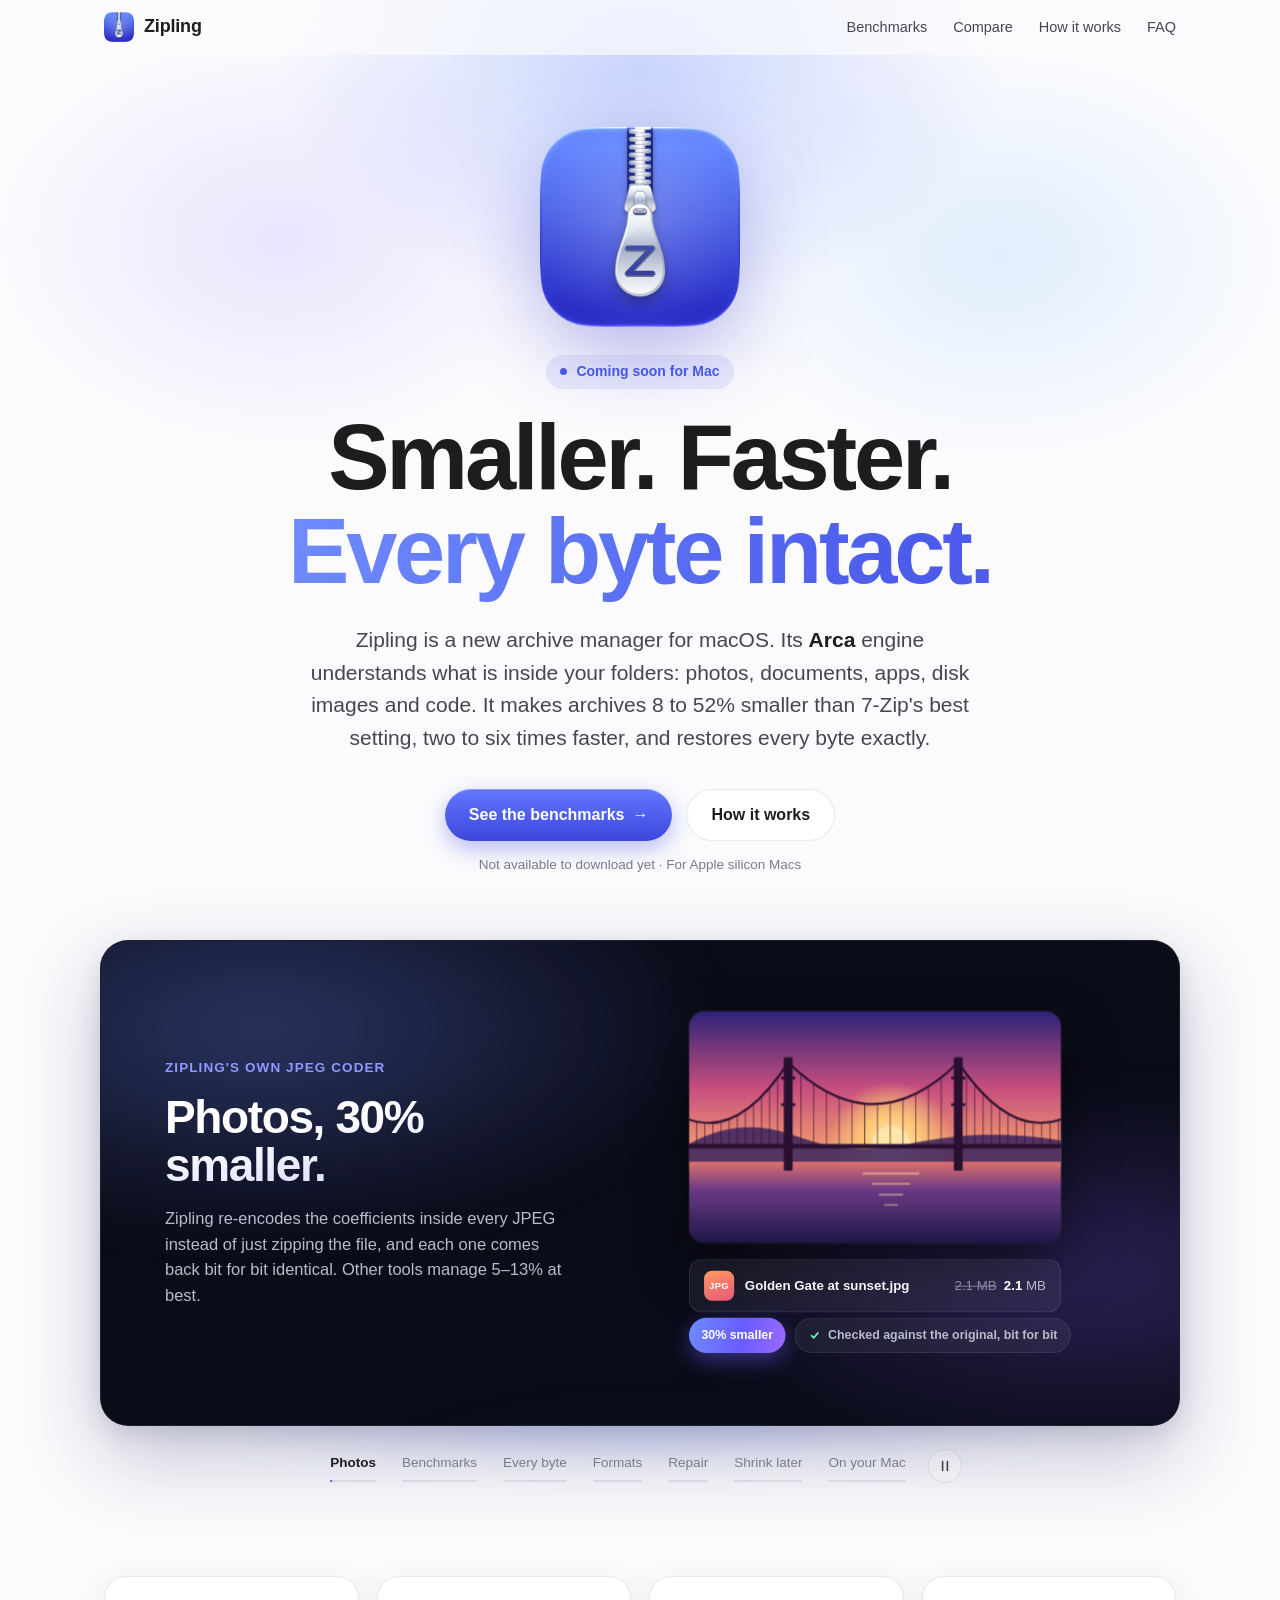
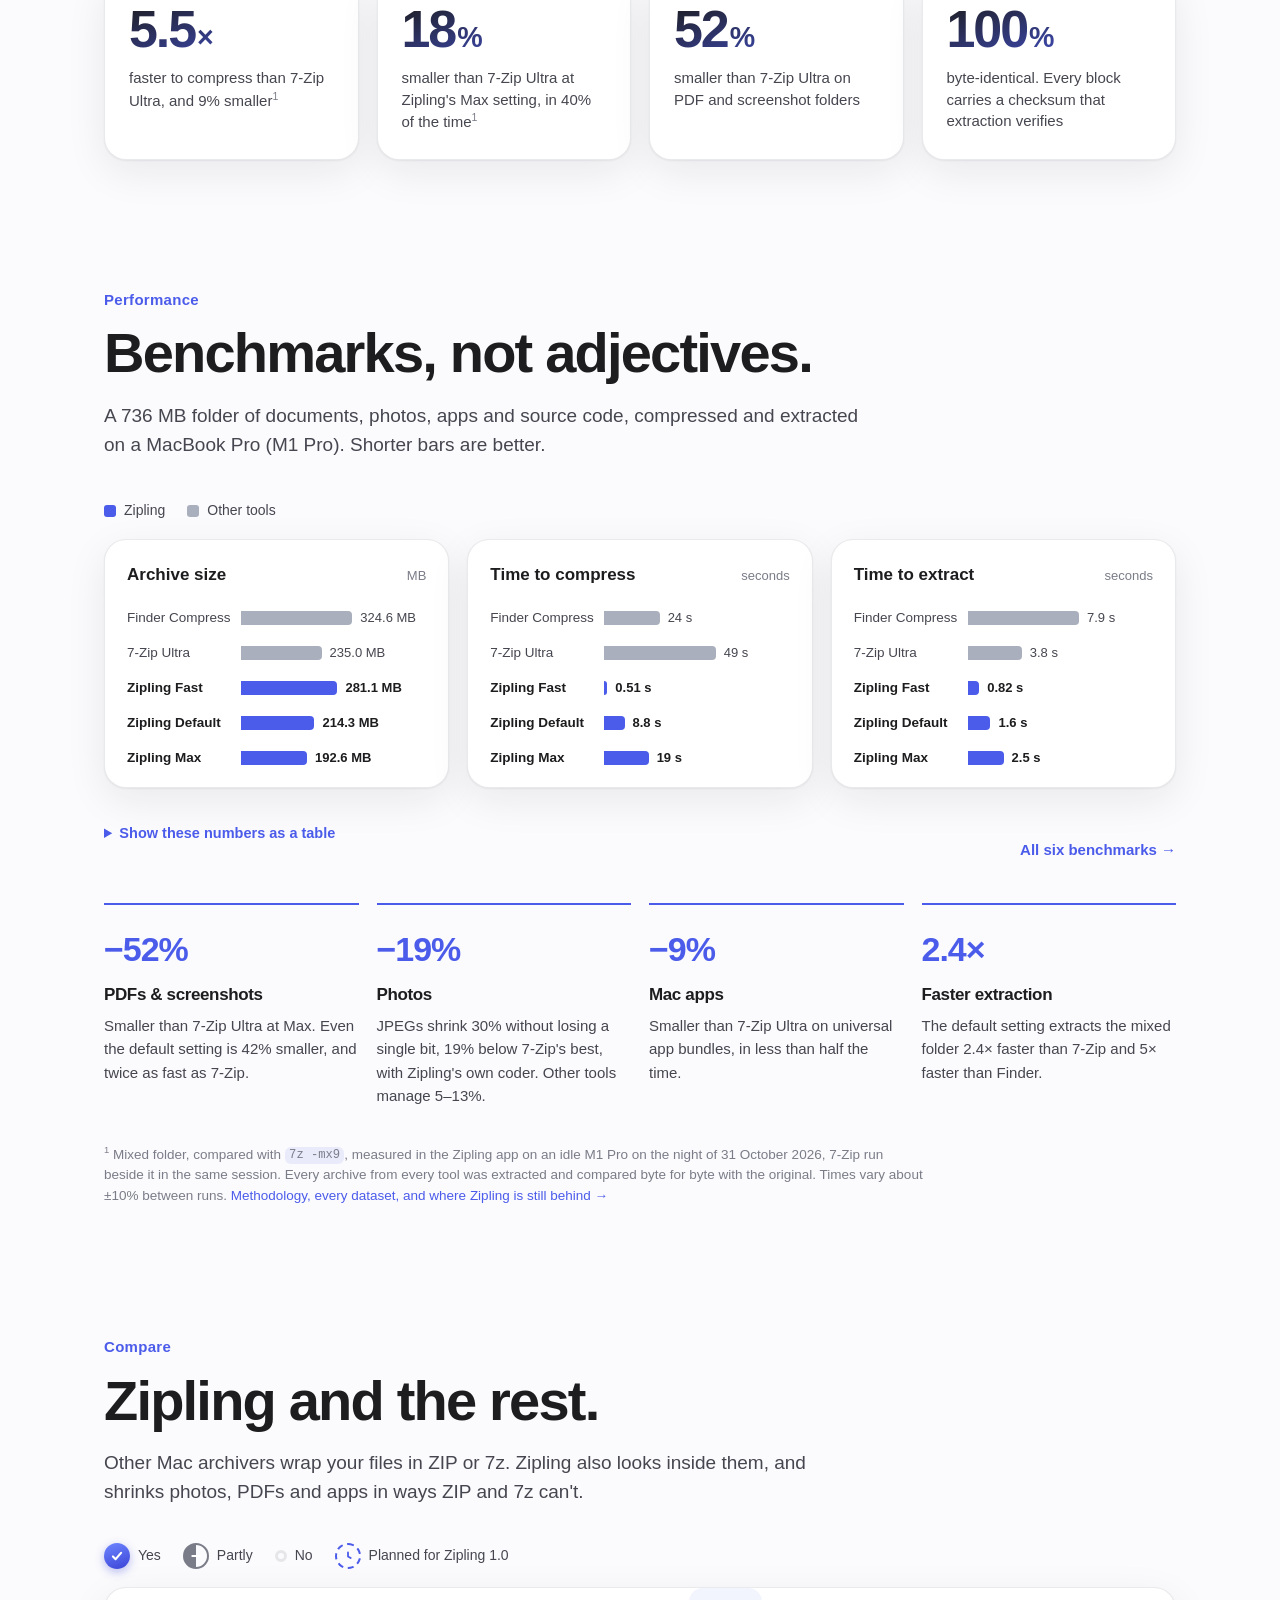
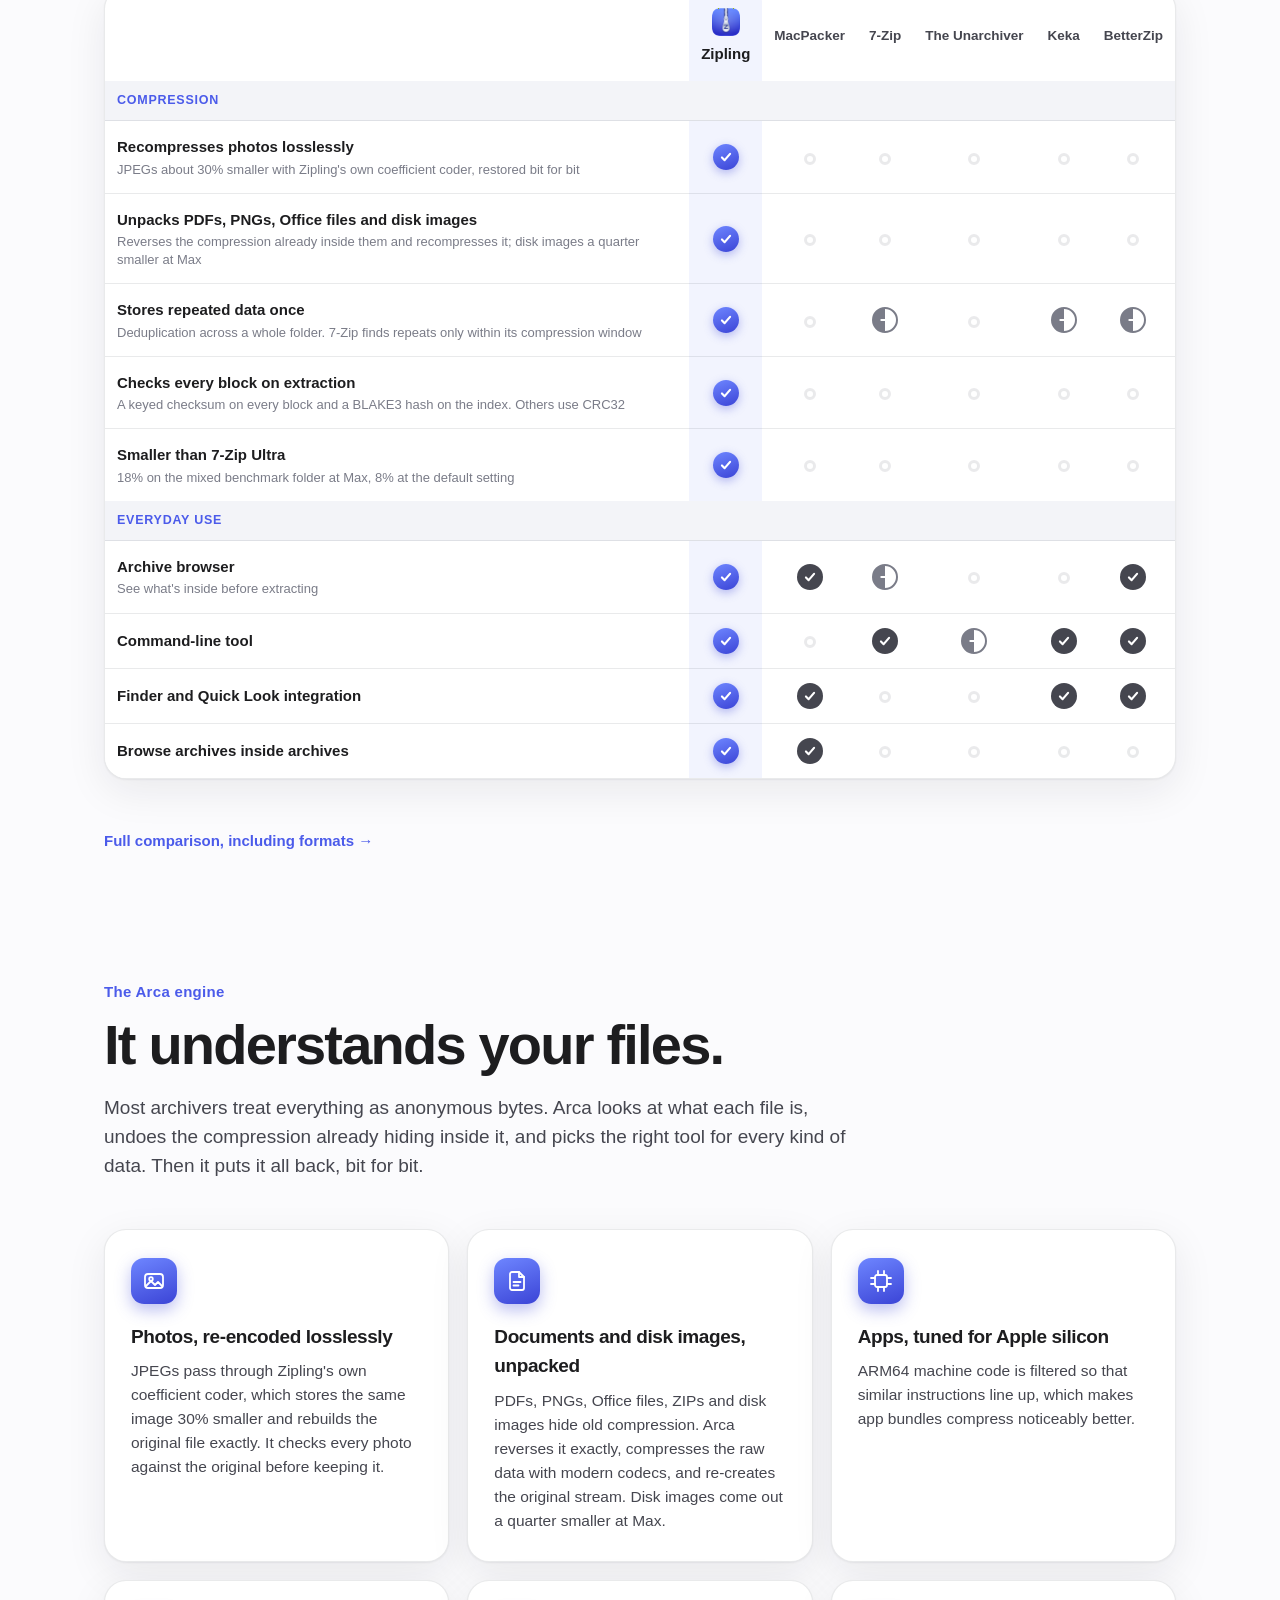
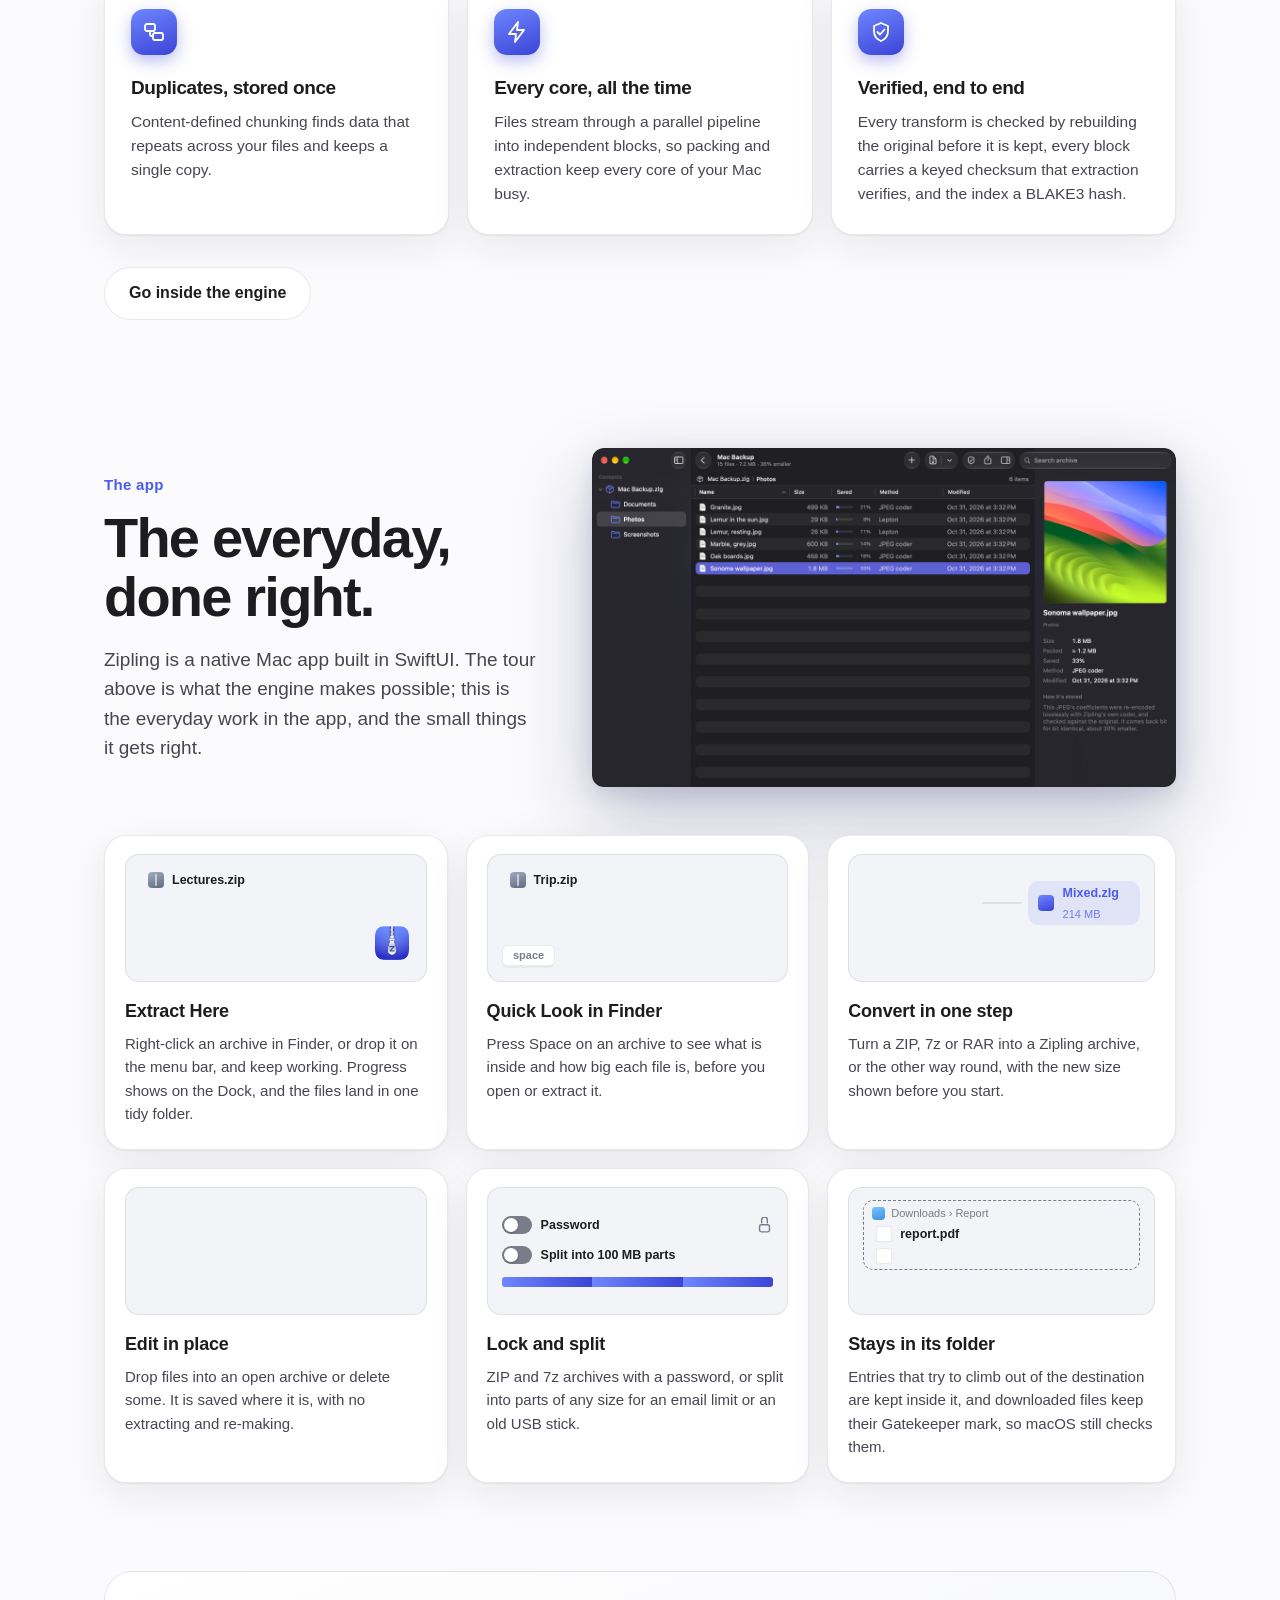
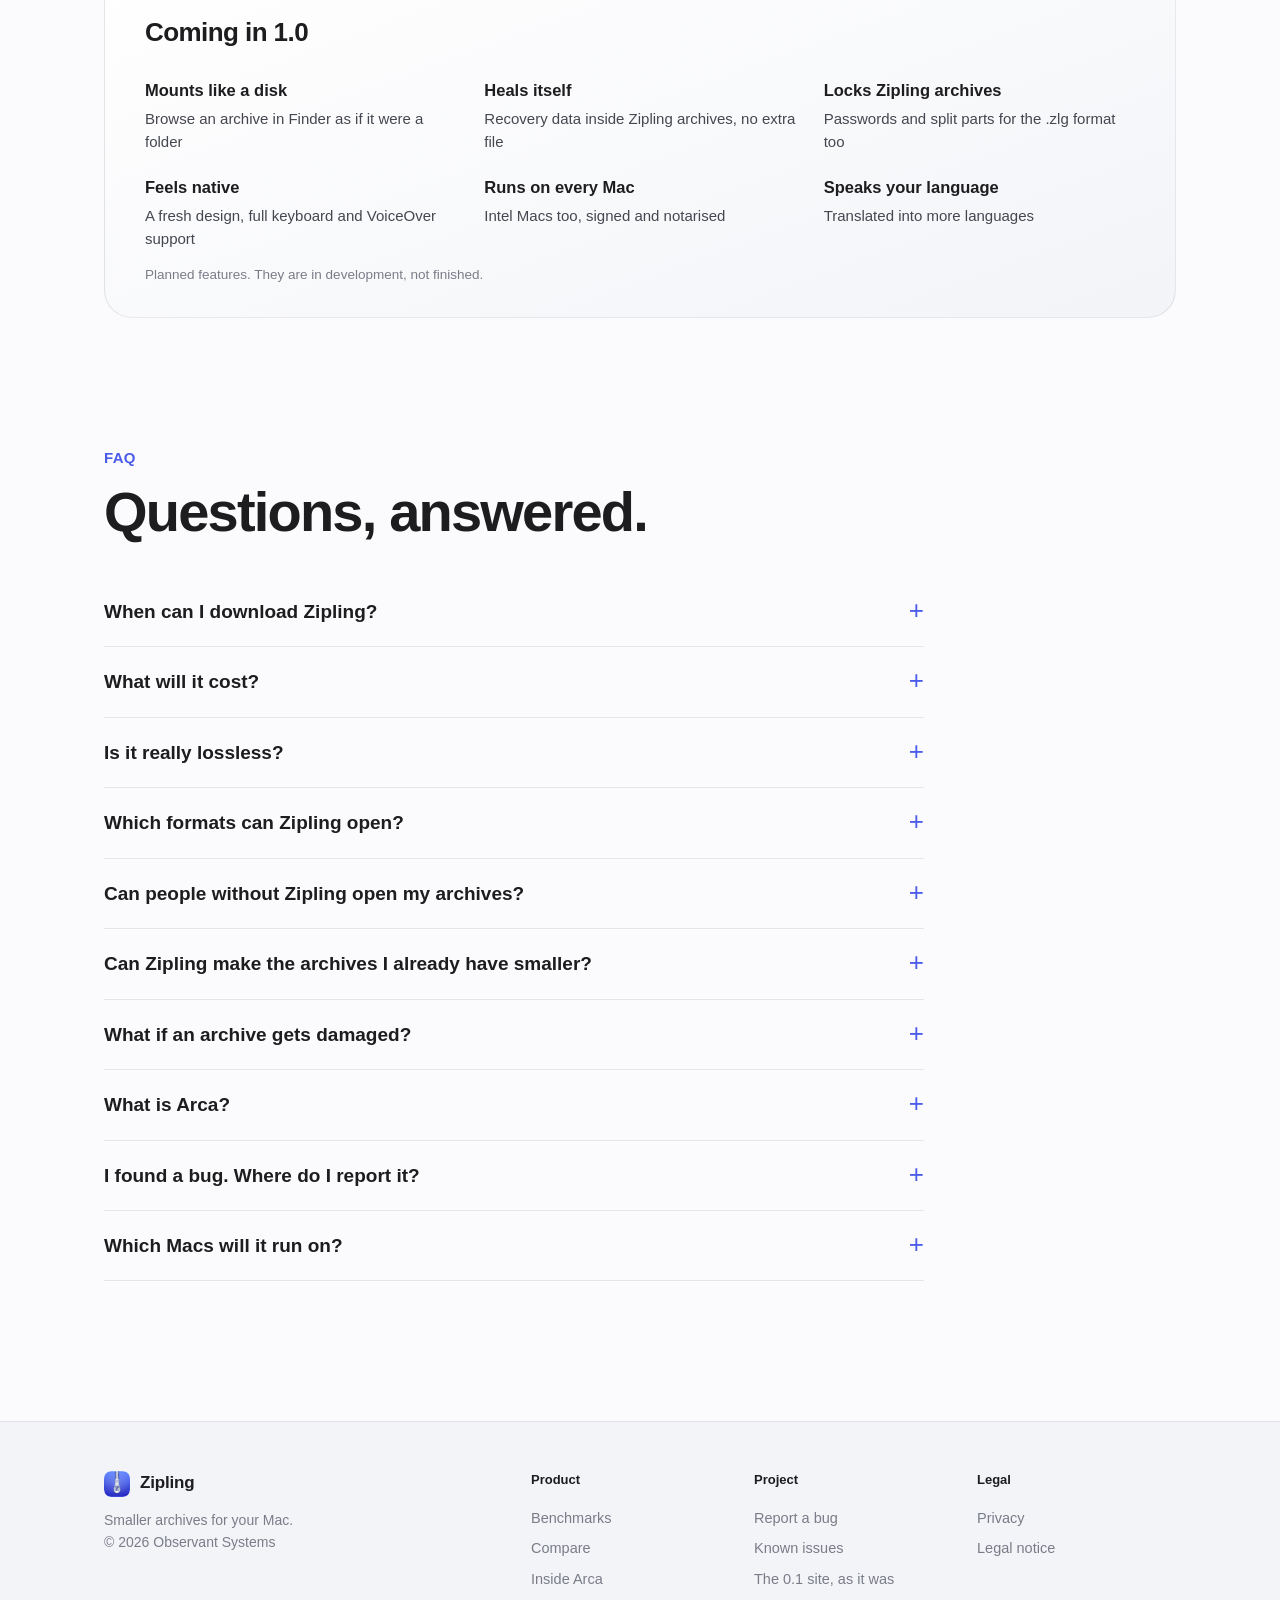
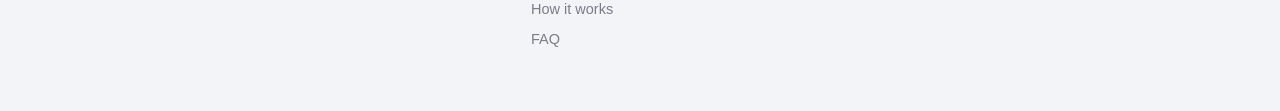
==== commit d79f3c71: "Site: links point at the public site repository, not the project's" ====
--- a/index.html
+++ b/index.html
@@ -30,7 +30,7 @@
         <span>Zipling</span>
       </a>
       <nav aria-label="Site"><a href="benchmarks.html">Benchmarks</a><a href="compare.html">Compare</a><a href="index.html#engine">How it works</a><a href="index.html#faq">FAQ</a></nav>
-      <a class="nav-gh" href="https://github.com/EnigmaticZee/zipling" aria-label="Zipling on GitHub"><svg viewBox="0 0 16 16" aria-hidden="true"><path d="M8 0C3.58 0 0 3.58 0 8c0 3.54 2.29 6.53 5.47 7.59.4.07.55-.17.55-.38 0-.19-.01-.82-.01-1.49-2.01.37-2.53-.49-2.69-.94-.09-.23-.48-.94-.82-1.13-.28-.15-.68-.52-.01-.53.63-.01 1.08.58 1.23.82.72 1.21 1.87.87 2.33.66.07-.52.28-.87.51-1.07-1.78-.2-3.64-.89-3.64-3.95 0-.87.31-1.59.82-2.15-.08-.2-.36-1.02.08-2.12 0 0 .67-.21 2.2.82.64-.18 1.32-.27 2-.27.68 0 1.36.09 2 .27 1.53-1.04 2.2-.82 2.2-.82.44 1.1.16 1.92.08 2.12.51.56.82 1.27.82 2.15 0 3.07-1.87 3.75-3.65 3.95.29.25.54.73.54 1.48 0 1.07-.01 1.93-.01 2.2 0 .21.15.46.55.38A8.013 8.013 0 0016 8c0-4.42-3.58-8-8-8z"/></svg><span>GitHub</span></a>
+      
     </div>
   </header>
 
@@ -46,8 +46,8 @@
         <h1>Smaller. Faster.<br><span class="grad">Every byte intact.</span></h1>
         <p class="lede">Zipling is a new archive manager for macOS. Its <strong>Arca</strong> engine understands what is inside your folders: photos, documents, apps, disk images and code. It makes archives 8 to 52% smaller than 7-Zip's best setting, two to six times faster, and restores every byte exactly.</p>
         <div class="cta">
-          <a class="btn btn-primary" href="https://github.com/EnigmaticZee/zipling">Follow along on GitHub <span class="arrow" aria-hidden="true">→</span></a>
-          <a class="btn btn-ghost" href="benchmarks.html">See the benchmarks</a>
+          <a class="btn btn-primary" href="benchmarks.html">See the benchmarks <span class="arrow" aria-hidden="true">→</span></a>
+          <a class="btn btn-ghost" href="#engine">How it works</a>
         </div>
         <p class="fine">Not available to download yet · For Apple silicon Macs</p>
       </div>
@@ -503,7 +503,7 @@
       <div class="qa reveal">
         <details>
           <summary>When can I download Zipling?</summary>
-          <p>Not yet. Zipling is in active development. Follow the project on GitHub to see it come together.</p>
+          <p>Not yet. Zipling is in active development. It will be announced here first.</p>
         </details>
         <details>
           <summary>What will it cost?</summary>
@@ -535,7 +535,7 @@
         </details>
         <details>
           <summary>I found a bug. Where do I report it?</summary>
-          <p>Please <a href="https://github.com/EnigmaticZee/zipling/issues/new?template=bug_report.yml">open a bug report on GitHub</a>. Include your macOS version and the steps that cause it, and leave out anything personal. Bug reports are public.</p>
+          <p>Please <a href="https://github.com/EnigmaticZee/zipling-site/issues/new?template=bug_report.yml">open a bug report on GitHub</a>. Include your macOS version and the steps that cause it, and leave out anything personal. Bug reports are public.</p>
         </details>
         <details>
           <summary>Which Macs will it run on?</summary>
@@ -554,7 +554,7 @@
       </div>
       <nav class="footer-cols" aria-label="Footer">
         <div><h3>Product</h3><a href="benchmarks.html">Benchmarks</a><a href="compare.html">Compare</a><a href="arca.html">Inside Arca</a><a href="index.html#engine">How it works</a><a href="index.html#faq">FAQ</a></div>
-        <div><h3>Project</h3><a href="https://github.com/EnigmaticZee/zipling">GitHub</a><a href="https://github.com/EnigmaticZee/zipling/issues/new?template=bug_report.yml">Report a bug</a><a href="https://github.com/EnigmaticZee/zipling/issues">Known issues</a><a href="v0.1/index.html">The 0.1 site, as it was</a></div>
+        <div><h3>Project</h3><a href="https://github.com/EnigmaticZee/zipling-site/issues/new?template=bug_report.yml">Report a bug</a><a href="https://github.com/EnigmaticZee/zipling-site/issues">Known issues</a><a href="v0.1/index.html">The 0.1 site, as it was</a></div>
         <div><h3>Legal</h3><a href="privacy.html">Privacy</a><a href="legal.html">Legal notice</a></div>
       </nav>
     </div>
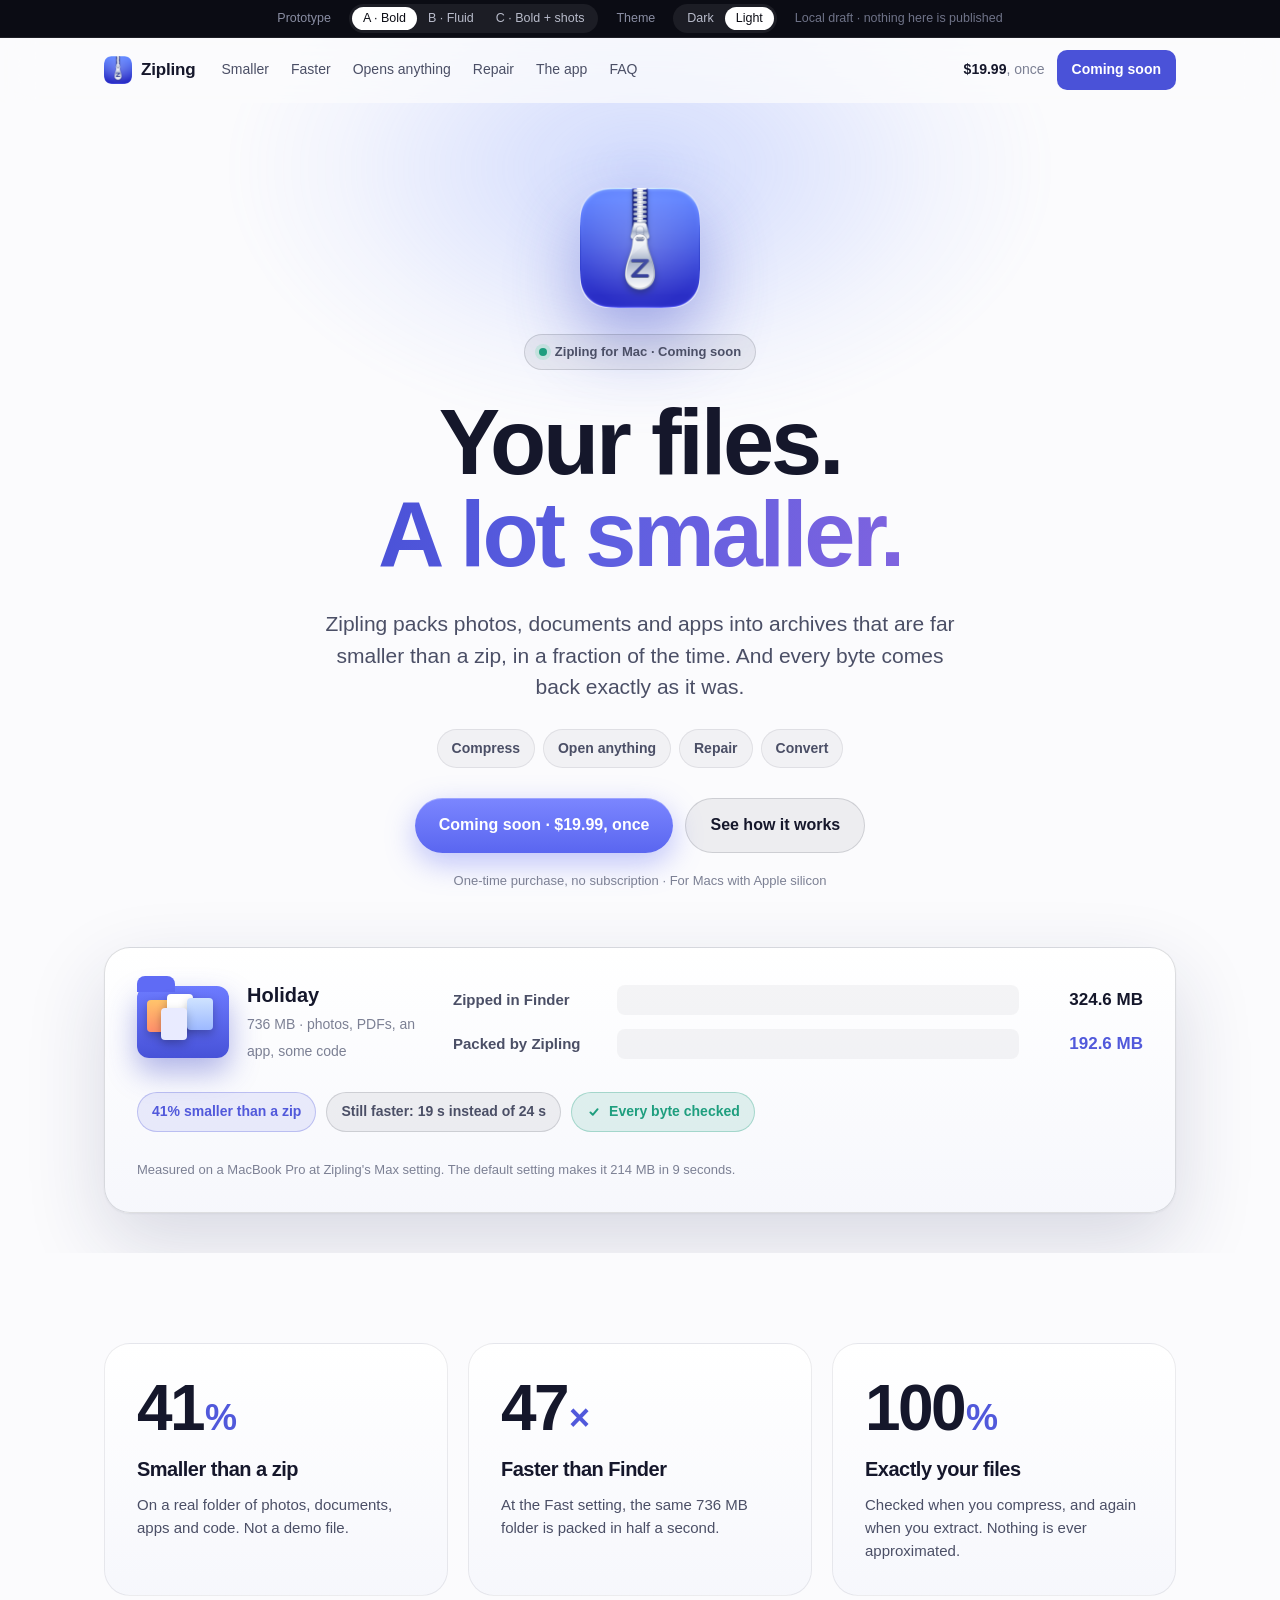
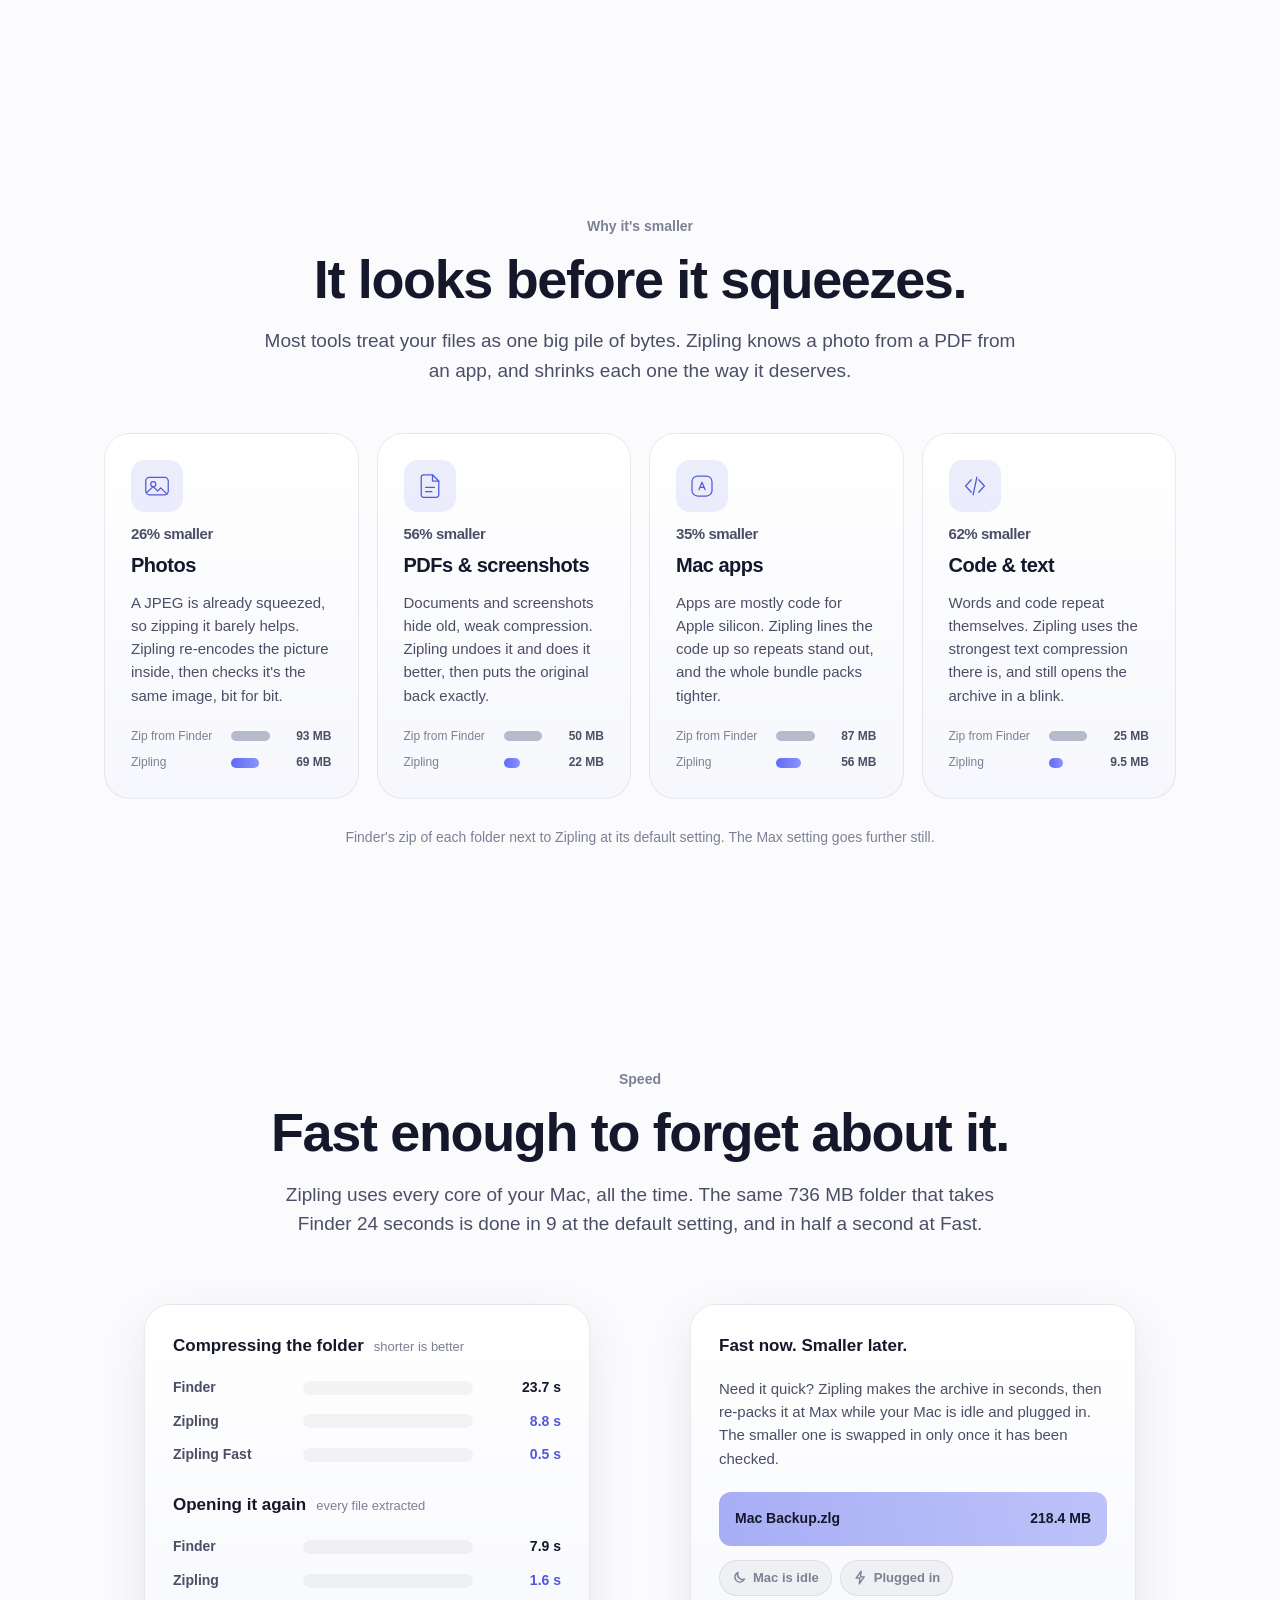
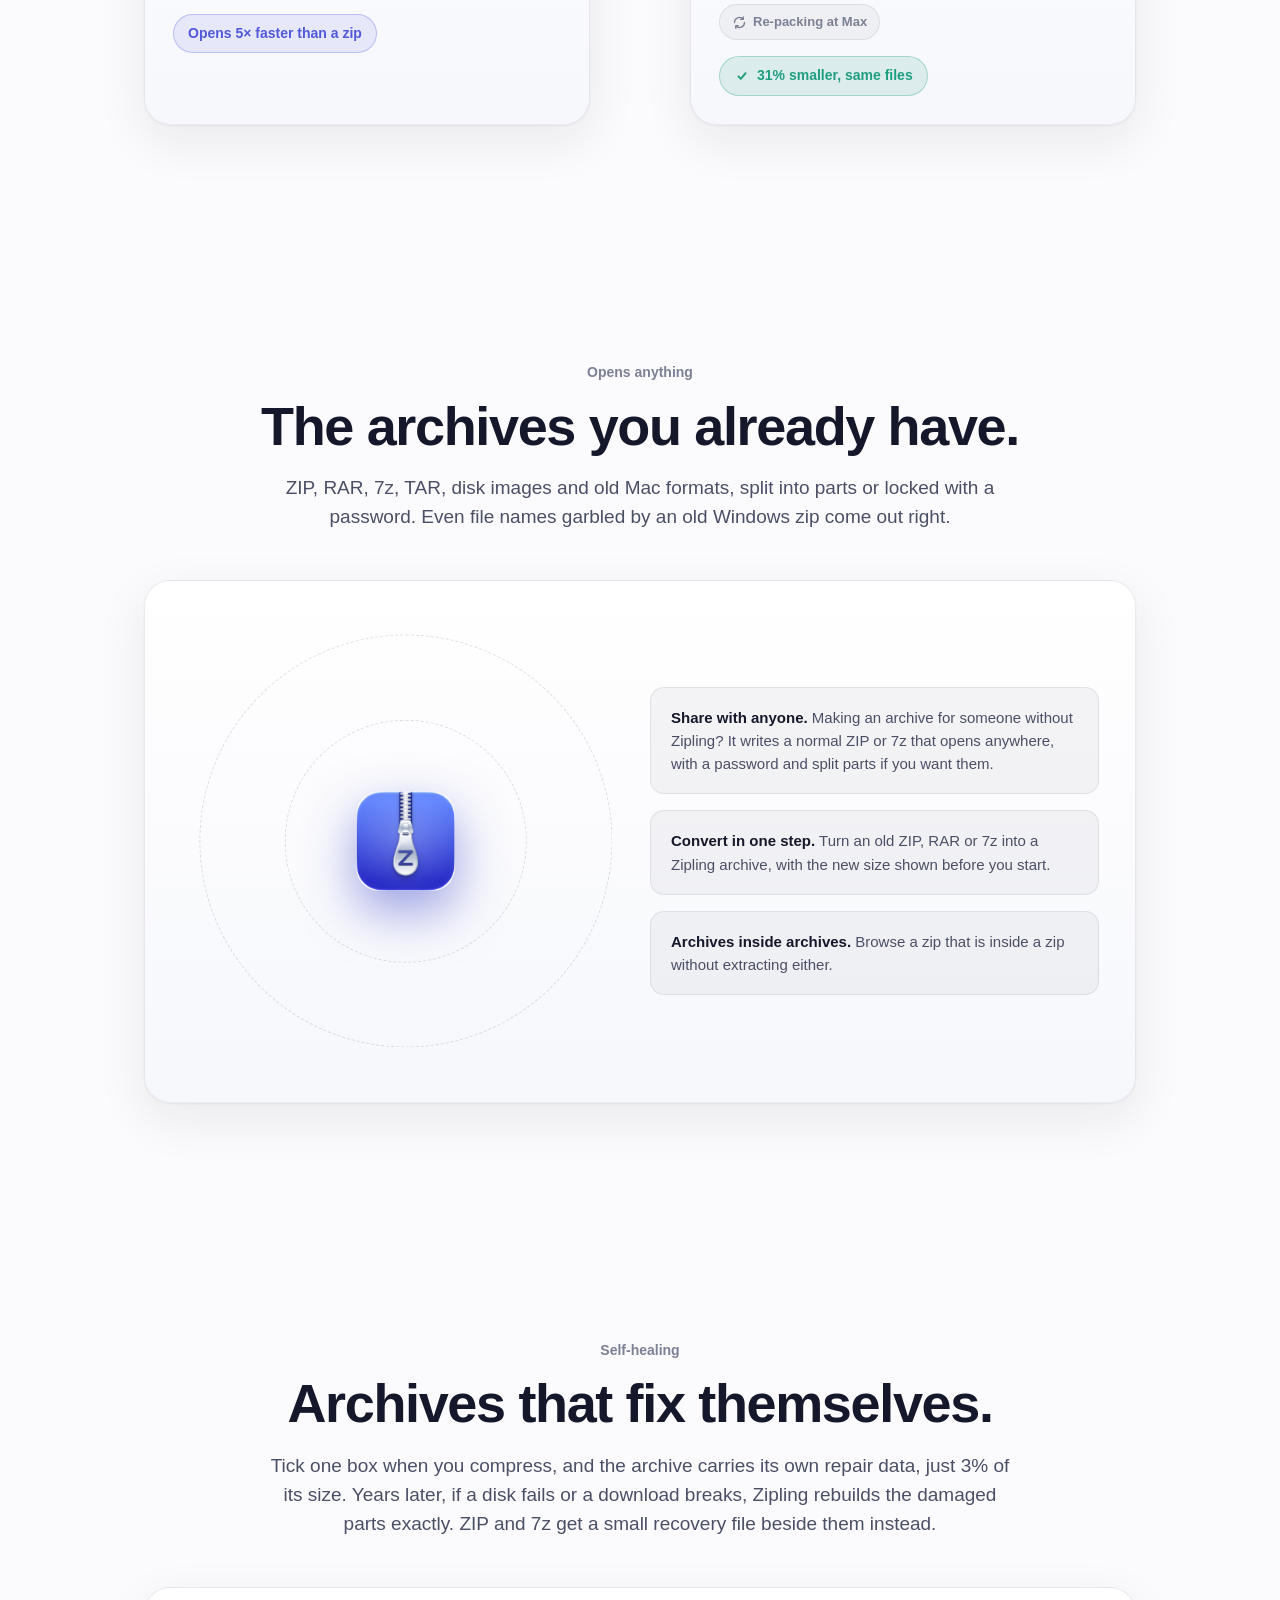
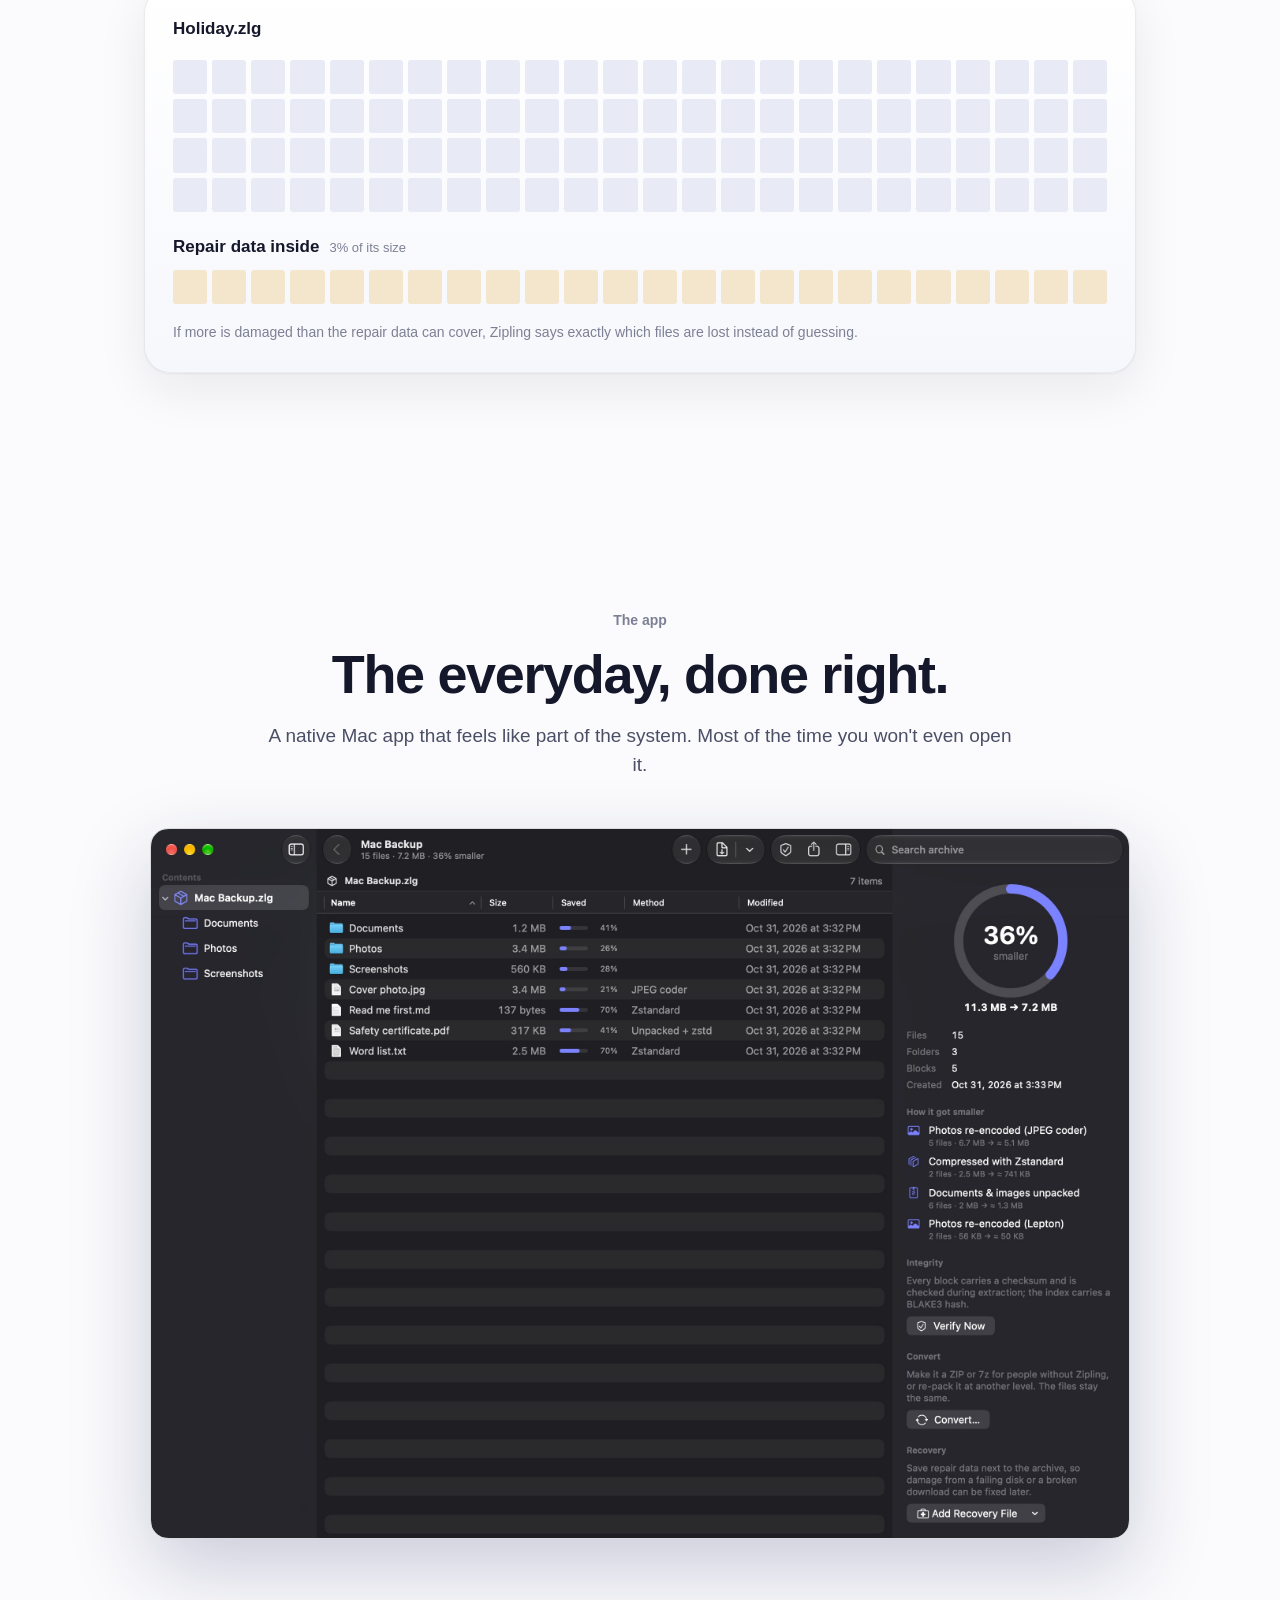
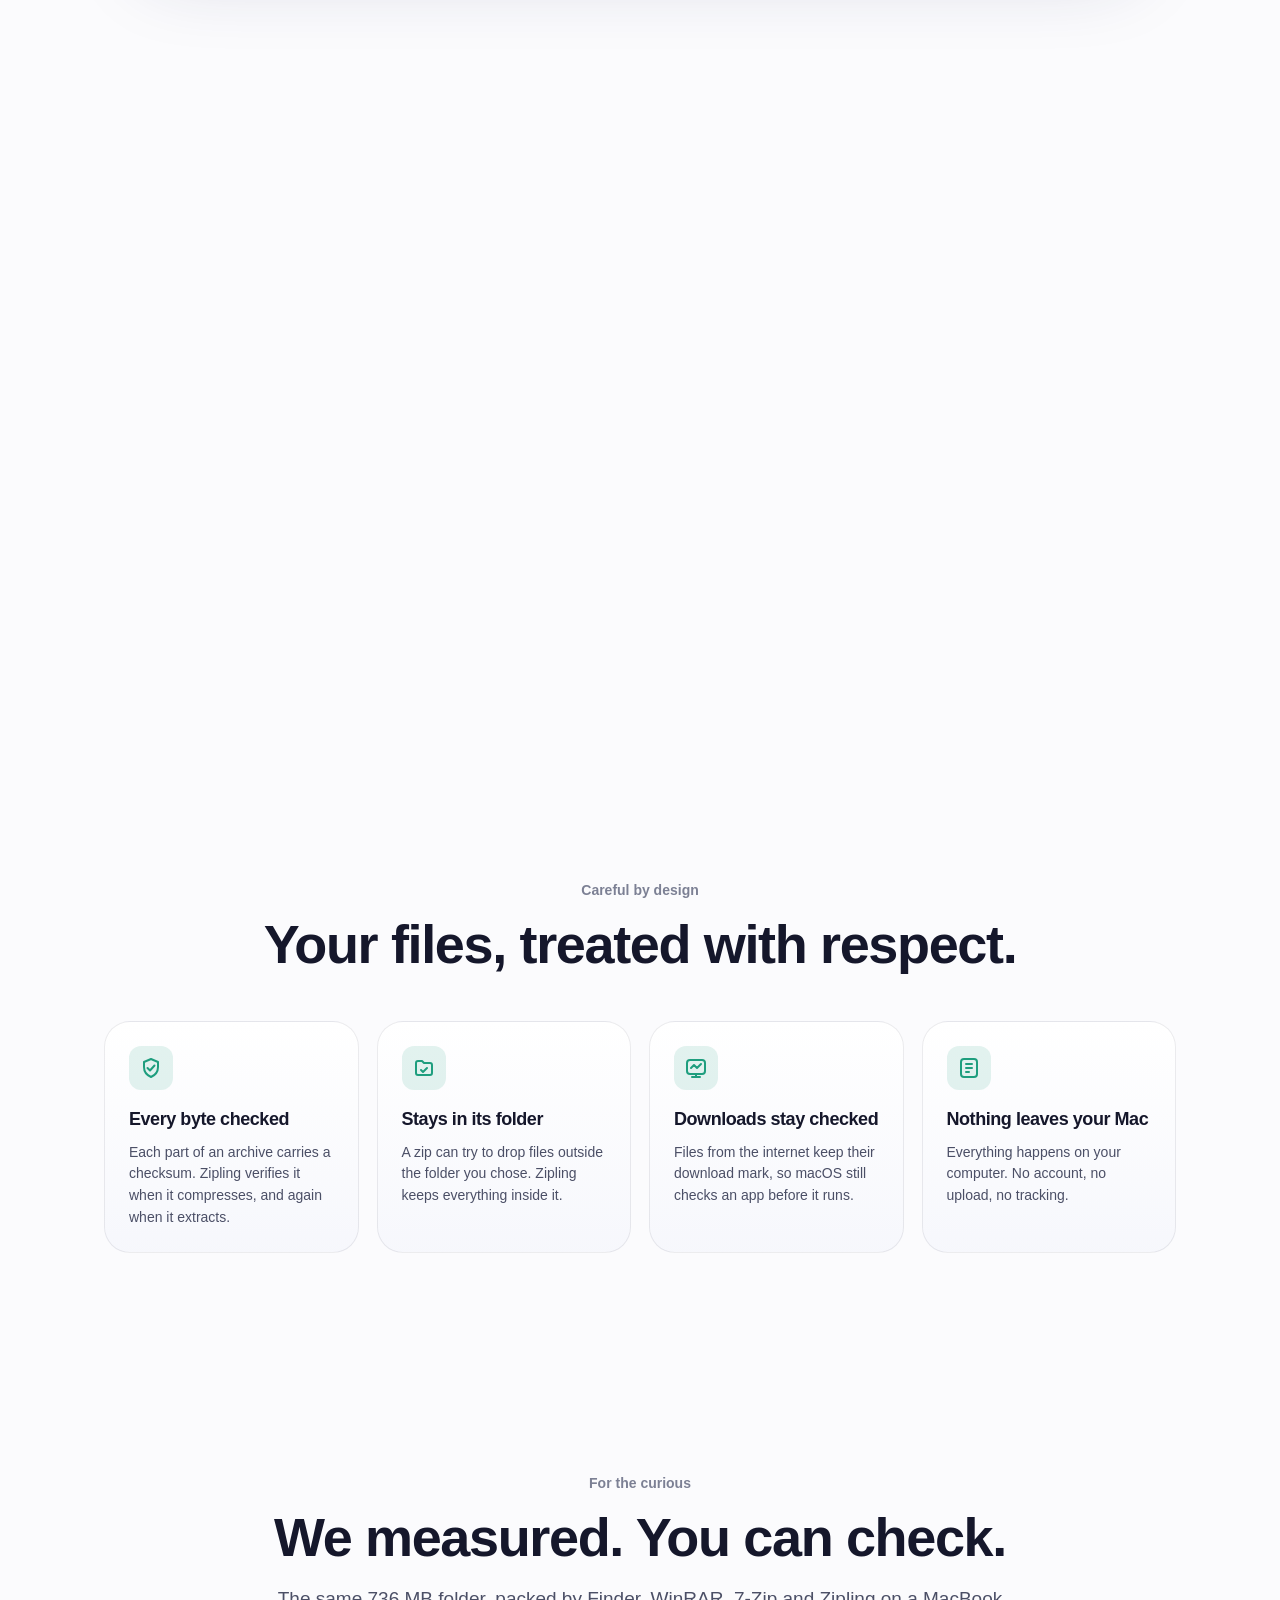
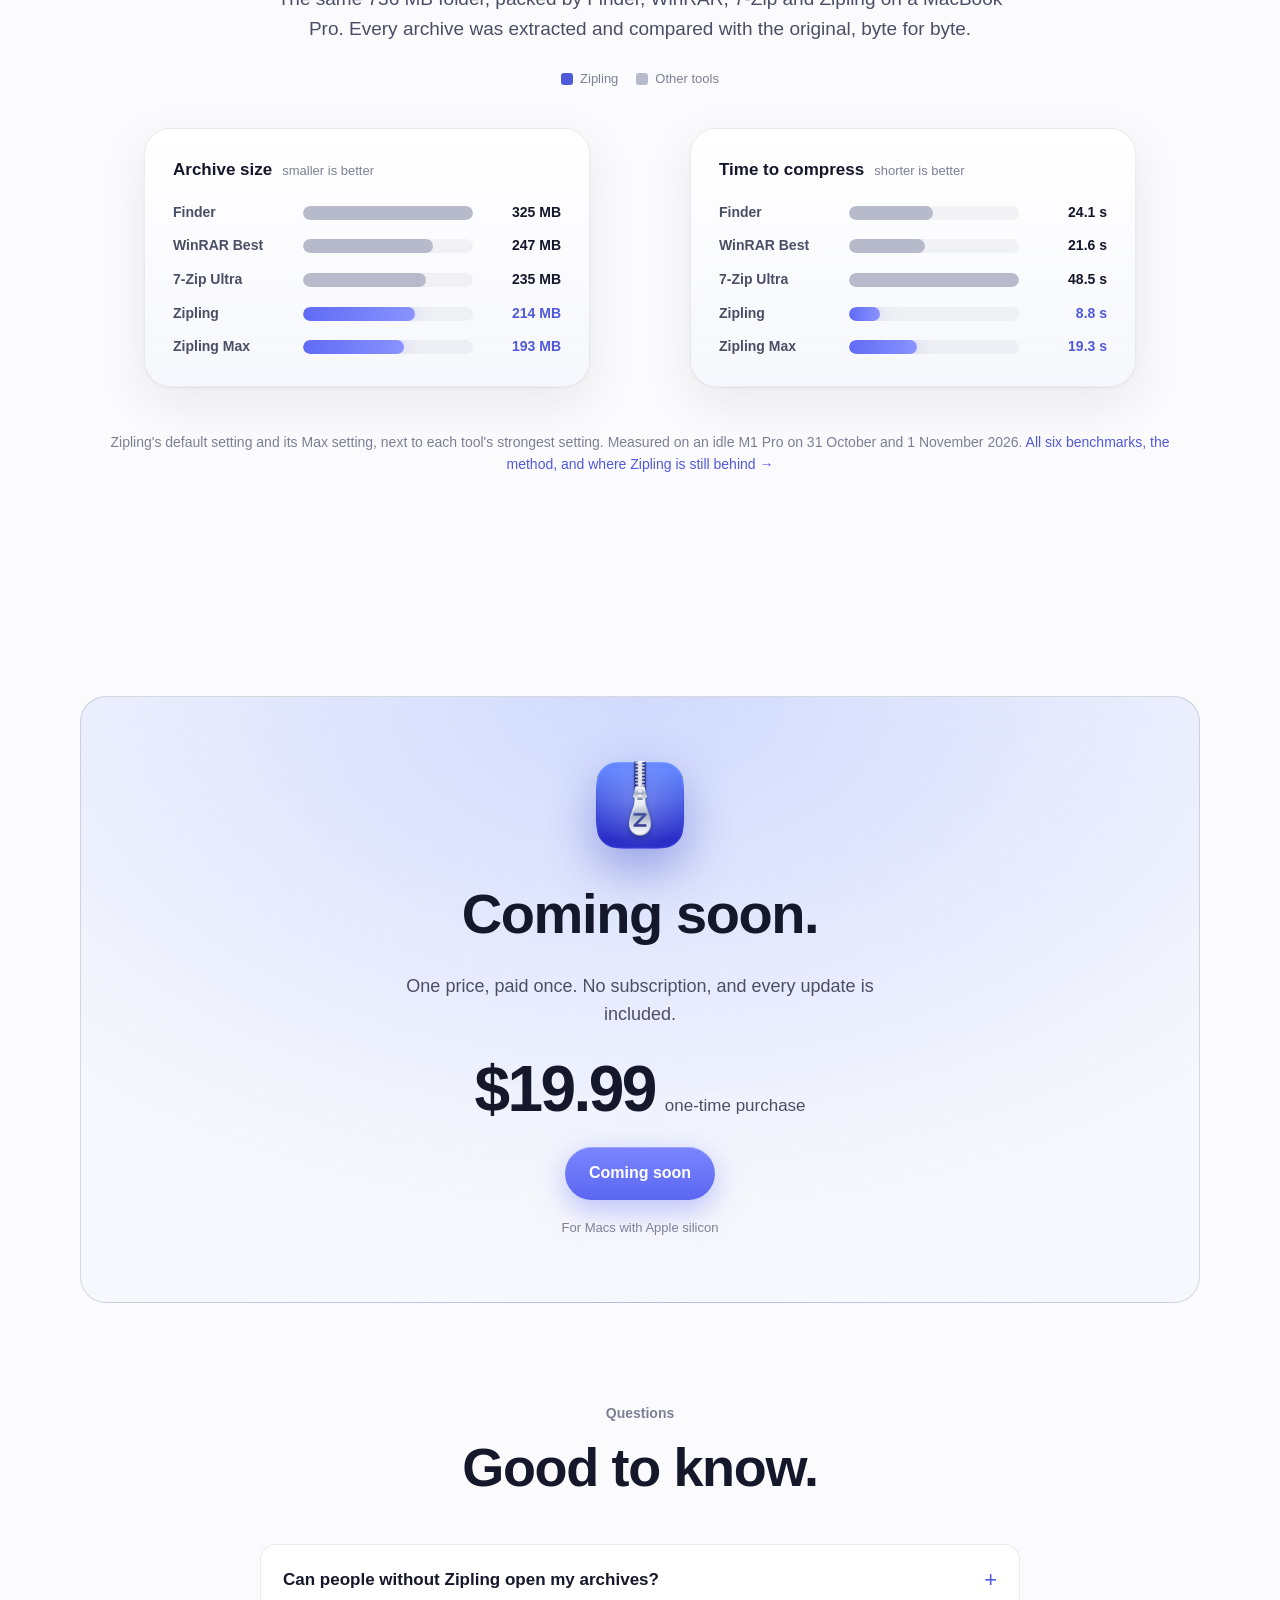
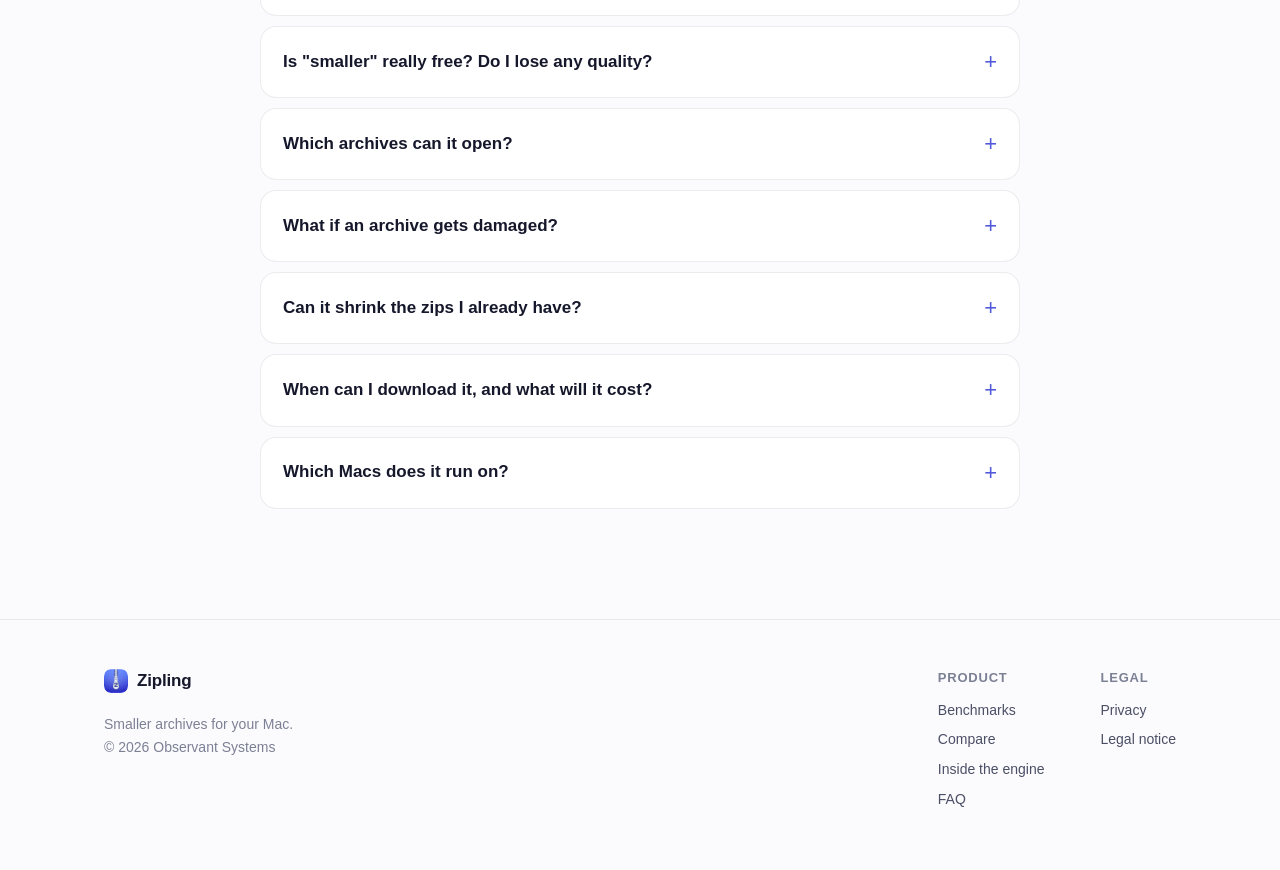
==== commit 1c5a8e92: "The new site's drafts, on their own branch" ====
--- a/index.html
+++ b/index.html
@@ -3,559 +3,481 @@
 <head>
   <meta charset="utf-8">
   <meta name="viewport" content="width=device-width, initial-scale=1">
-  <title>Zipling — smaller archives for your Mac</title>
-  <meta name="description" content="Zipling is a new archive manager for macOS. Its Arca engine makes archives 8 to 52% smaller than 7-Zip's best setting, two to six times faster, and restores every byte exactly. Coming soon.">
-  <meta name="theme-color" content="#0B0D18" media="(prefers-color-scheme: dark)">
-  <meta name="theme-color" content="#FBFBFD" media="(prefers-color-scheme: light)">
-  <link rel="canonical" href="https://www.zipling.app/">
-  <meta property="og:type" content="website">
-  <meta property="og:title" content="Zipling — smaller archives for your Mac">
-  <meta property="og:description" content="Zipling is a new archive manager for macOS. Its Arca engine makes archives 8 to 52% smaller than 7-Zip's best setting, two to six times faster, and restores every byte exactly. Coming soon.">
-  <meta property="og:image" content="https://www.zipling.app/assets/og.jpg">
-  <meta name="twitter:card" content="summary_large_image">
+  <title>Zipling — Your files, a lot smaller</title>
+  <meta name="description" content="Zipling packs photos, documents and apps into archives far smaller than a zip, in a fraction of the time, and brings every byte back exactly. Coming soon for Mac.">
+  <meta name="theme-color" content="#0A0B14">
   <link rel="icon" href="assets/favicon.png" type="image/png">
-  <link rel="apple-touch-icon" href="assets/apple-touch-icon.png">
-  <link rel="stylesheet" href="styles.css">
+  <link rel="stylesheet" href="next.css">
   <script>document.documentElement.classList.add("js")</script>
-  <script src="data.js" defer></script>
-  <script src="main.js" defer></script>
+  <script src="next.js" defer></script>
+  <script src="switch.js" defer></script>
 </head>
-<body>
+<body data-variant="a">
   <a class="skip" href="#main">Skip to content</a>
-  <div class="progress" aria-hidden="true"></div>
-  <header class="nav" id="top">
+
+  <header class="nav">
     <div class="nav-inner">
-      <a class="brand" href="index.html" aria-label="Zipling home">
-        <img src="assets/icon-512.png" alt="" width="30" height="30">
+      <a class="brand" href="#top" aria-label="Zipling home">
+        <img src="assets/icon-512.png" alt="" width="28" height="28">
         <span>Zipling</span>
       </a>
-      <nav aria-label="Site"><a href="benchmarks.html">Benchmarks</a><a href="compare.html">Compare</a><a href="index.html#engine">How it works</a><a href="index.html#faq">FAQ</a></nav>
-      
+      <nav aria-label="Site">
+        <a href="#smaller">Smaller</a>
+        <a href="#speed">Faster</a>
+        <a href="#opens">Opens anything</a>
+        <a href="#repair">Repair</a>
+        <a href="#app">The app</a>
+        <a href="#faq">FAQ</a>
+      </nav>
+      <div class="nav-right">
+        <span class="nav-price"><b>$19.99</b>, once</span>
+        <a class="nav-cta" href="#get">Coming soon</a>
+      </div>
     </div>
   </header>
 
   <main id="main">
-    <!-- Hero -->
-    <section class="hero">
-      <div class="hero-glow" aria-hidden="true"></div>
-      <div class="hero-inner">
-        <div class="hero-icon">
-          <img src="assets/icon-512.png" alt="The Zipling app icon: a silver zipper pull with a Z, on indigo" width="200" height="200">
-        </div>
-        <p class="eyebrow"><span class="dot" aria-hidden="true"></span>Coming soon for Mac</p>
-        <h1>Smaller. Faster.<br><span class="grad">Every byte intact.</span></h1>
-        <p class="lede">Zipling is a new archive manager for macOS. Its <strong>Arca</strong> engine understands what is inside your folders: photos, documents, apps, disk images and code. It makes archives 8 to 52% smaller than 7-Zip's best setting, two to six times faster, and restores every byte exactly.</p>
-        <div class="cta">
-          <a class="btn btn-primary" href="benchmarks.html">See the benchmarks <span class="arrow" aria-hidden="true">→</span></a>
-          <a class="btn btn-ghost" href="#engine">How it works</a>
-        </div>
-        <p class="fine">Not available to download yet · For Apple silicon Macs</p>
-      </div>
-      <!-- A short tour of what Zipling does: one feature per scene, on a loop. -->
-      <div class="reel" aria-roledescription="carousel" aria-label="What Zipling does">
-        <div class="reel-stage">
-
-          <section class="scene on" data-name="Photos" aria-roledescription="slide">
-            <div class="scene-copy">
-              <p class="scene-kicker">Zipling's own JPEG coder</p>
-              <h3 class="scene-title">Photos, 30% smaller.</h3>
-              <p class="scene-sub">Zipling re-encodes the coefficients inside every JPEG instead of just zipping the file, and each one comes back bit for bit identical. Other tools manage 5–13% at best.</p>
-            </div>
-            <div class="scene-vis" aria-hidden="true">
-              <div class="vis vis-photo">
-                <div class="photo a-up" style="--at:.1s">
-                  <svg viewBox="0 0 420 262" preserveAspectRatio="xMidYMid slice">
-                    <defs>
-                      <linearGradient id="rv-sky" x1="0" y1="0" x2="0" y2="1"><stop offset="0" stop-color="#2E2378"/><stop offset=".5" stop-color="#C9507E"/><stop offset="1" stop-color="#FFB46A"/></linearGradient>
-                      <linearGradient id="rv-sea" x1="0" y1="0" x2="0" y2="1"><stop offset="0" stop-color="#E0716E"/><stop offset=".35" stop-color="#6A3A86"/><stop offset="1" stop-color="#1E1645"/></linearGradient>
-                      <radialGradient id="rv-sun"><stop offset="0" stop-color="#FFF1C4"/><stop offset=".45" stop-color="#FFC978"/><stop offset="1" stop-color="#FFC978" stop-opacity="0"/></radialGradient>
-                    </defs>
-                    <rect width="420" height="176" fill="url(#rv-sky)"/>
-                    <circle cx="228" cy="150" r="70" fill="url(#rv-sun)"/>
-                    <circle cx="228" cy="152" r="22" fill="#FFE7A8"/>
-                    <path d="M0 150C40 128 78 126 118 140S190 160 236 152 330 132 420 146V180H0Z" fill="#3A2160" opacity=".85"/>
-                    <rect y="170" width="420" height="92" fill="url(#rv-sea)"/>
-                    <g fill="#FFD9A0" opacity=".55"><rect x="196" y="182" width="64" height="2.5" rx="1"/><rect x="206" y="194" width="44" height="2" rx="1"/><rect x="214" y="206" width="28" height="2" rx="1"/><rect x="220" y="218" width="16" height="1.6" rx=".8"/></g>
-                    <g stroke="#2A1030" fill="none" stroke-linecap="round">
-                      <path d="M-10 118Q52 150 112 58Q208 152 304 58Q366 150 430 118" stroke-width="2.4"/>
-                      <path d="M8.6 124.8V152M17.8 126.1V152M27.0 126.0V152M36.2 124.6V152M45.4 121.7V152M54.5 117.4V152M63.7 111.8V152M72.8 104.7V152M81.9 96.2V152M90.9 86.4V152M100.0 75.2V152M126.4 71.0V152M140.8 82.0V152M155.2 90.8V152M169.6 97.5V152M184.0 102.1V152M198.4 104.5V152M212.8 104.9V152M227.2 103.1V152M241.6 99.2V152M256.0 93.2V152M270.4 85.1V152M284.8 74.9V152M313.3 71.1V152M322.6 82.8V152M332.0 93.1V152M341.4 102.0V152M350.8 109.6V152M360.2 115.7V152M369.7 120.4V152M379.1 123.8V152M388.6 125.7V152M398.1 126.2V152M407.7 125.4V152M417.2 123.2V152" stroke-width=".9" opacity=".8"/>
-                    </g>
-                    <g fill="#2A1030"><rect x="-10" y="150" width="440" height="5"/><rect x="107" y="52" width="10" height="128" rx="1.5"/><rect x="299" y="52" width="10" height="128" rx="1.5"/><rect x="104" y="74" width="16" height="3"/><rect x="104" y="104" width="16" height="3"/><rect x="296" y="74" width="16" height="3"/><rect x="296" y="104" width="16" height="3"/></g>
-                  </svg>
-                  <div class="blocks"></div>
-                  <div class="beam"></div>
-                  <div class="beam back"></div>
-                </div>
-                <div class="file a-up" style="--at:.35s">
-                  <span class="ext">JPG</span>
-                  <span class="fname">Golden Gate at sunset.jpg</span>
-                  <span class="fsize"><s>2.1 MB</s> <b data-from="2.1" data-to="1.5" data-dec="1" data-at="700" data-dur="1500">1.5</b> MB</span>
-                </div>
-                <div class="chips">
-                  <span class="chip-ok a-pop" style="--at:2.1s">30% smaller</span>
-                  <span class="chip-soft a-pop" style="--at:3.6s"><svg viewBox="0 0 20 20"><path d="M5.5 10.5l3 3 6-7"/></svg>Checked against the original, bit for bit</span>
-                </div>
+
+    <!-- ============================== Hero ============================== -->
+    <section class="hero" id="top">
+      <div class="glow" aria-hidden="true"></div>
+      <div class="wrap hero-inner">
+        <div class="hero-icon reveal"><img src="assets/icon-512.png" alt="The Zipling app icon" width="128" height="128"></div>
+        <p class="eyebrow reveal"><span class="dot" aria-hidden="true"></span>Zipling for Mac · Coming soon</p>
+        <h1 class="reveal">Your files.<br><span class="grad">A lot smaller.</span></h1>
+        <p class="lede reveal">Zipling packs photos, documents and apps into archives that are far smaller than a zip, in a fraction of the time. And every byte comes back exactly as it was.</p>
+        <ul class="chips reveal" aria-label="What it does">
+          <li>Compress</li><li>Open anything</li><li>Repair</li><li>Convert</li>
+        </ul>
+        <div class="cta reveal">
+          <a class="btn btn-primary" href="#get">Coming soon · $19.99, once</a>
+          <a class="btn btn-ghost" href="#smaller">See how it works</a>
+        </div>
+        <p class="fine reveal">One-time purchase, no subscription · For Macs with Apple silicon</p>
+      </div>
+
+      <!-- The one picture that explains Zipling: the same folder, zipped in Finder and packed by Zipling. -->
+      <div class="wrap">
+        <figure class="hero-vis reveal" data-scene="hero" aria-label="The same 736 MB folder: 325 MB as a zip from Finder, 193 MB as a Zipling archive">
+          <div class="folder">
+            <div class="folder-icon" aria-hidden="true">
+              <i class="f f1"></i><i class="f f2"></i><i class="f f3"></i><i class="f f4"></i>
+            </div>
+            <div class="folder-text">
+              <b>Holiday</b>
+              <span>736 MB · photos, PDFs, an app, some code</span>
+            </div>
+          </div>
+          <div class="bars">
+            <div class="bar them">
+              <span class="who">Zipped in Finder</span>
+              <span class="track"><i style="--w:1"></i></span>
+              <span class="val"><b data-count="324.6" data-dec="1" data-dur="1400">0</b> MB</span>
+            </div>
+            <div class="bar us">
+              <span class="who">Packed by Zipling</span>
+              <span class="track"><i style="--w:.593"></i></span>
+              <span class="val"><b data-count="192.6" data-dec="1" data-dur="1400">0</b> MB</span>
+            </div>
+          </div>
+          <div class="hero-chips">
+            <span class="chip chip-brand pop" style="--at:1.5s">41% smaller than a zip</span>
+            <span class="chip pop" style="--at:2.1s">Still faster: 19 s instead of 24 s</span>
+            <span class="chip chip-good pop" style="--at:2.7s"><svg viewBox="0 0 20 20" aria-hidden="true"><path d="M5.5 10.5l3 3 6-7"/></svg>Every byte checked</span>
+          </div>
+          <figcaption>Measured on a MacBook Pro at Zipling's Max setting. The default setting makes it 214 MB in 9 seconds.</figcaption>
+        </figure>
+      </div>
+    </section>
+
+    <!-- ============================== Three numbers ============================== -->
+    <section class="section stats" aria-label="In short">
+      <div class="wrap three">
+        <div class="stat reveal">
+          <p class="stat-num"><b data-count="41">0</b><span>%</span></p>
+          <h3>Smaller than a zip</h3>
+          <p>On a real folder of photos, documents, apps and code. Not a demo file.</p>
+        </div>
+        <div class="stat reveal" style="--d:.1s">
+          <p class="stat-num"><b data-count="47">0</b><span>×</span></p>
+          <h3>Faster than Finder</h3>
+          <p>At the Fast setting, the same 736 MB folder is packed in half a second.</p>
+        </div>
+        <div class="stat reveal" style="--d:.2s">
+          <p class="stat-num"><b data-count="100">0</b><span>%</span></p>
+          <h3>Exactly your files</h3>
+          <p>Checked when you compress, and again when you extract. Nothing is ever approximated.</p>
+        </div>
+      </div>
+    </section>
+
+    <!-- ============================== Why smaller ============================== -->
+    <section class="section" id="smaller">
+      <div class="wrap">
+        <header class="section-head reveal">
+          <p class="kicker">Why it's smaller</p>
+          <h2>It looks before it squeezes.</h2>
+          <p class="sub">Most tools treat your files as one big pile of bytes. Zipling knows a photo from a PDF from an app, and shrinks each one the way it deserves.</p>
+        </header>
+        <div class="kinds">
+          <article class="kind reveal">
+            <div class="kind-art" aria-hidden="true"><svg viewBox="0 0 48 48"><rect x="6" y="10" width="36" height="28" rx="6"/><circle cx="18" cy="21" r="4"/><path d="M8 34l10-9 7 7 5-5 10 10"/></svg></div>
+            <p class="kind-num">26% smaller</p>
+            <h3>Photos</h3>
+            <p>A JPEG is already squeezed, so zipping it barely helps. Zipling re-encodes the picture inside, then checks it's the same image, bit for bit.</p>
+            <div class="mini">
+              <div class="row"><span>Zip from Finder</span><i class="them" style="--w:1"></i><b>93 MB</b></div>
+              <div class="row"><span>Zipling</span><i class="us" style="--w:.74"></i><b>69 MB</b></div>
+            </div>
+          </article>
+          <article class="kind reveal" style="--d:.08s">
+            <div class="kind-art" aria-hidden="true"><svg viewBox="0 0 48 48"><path d="M14 6h14l10 10v22a4 4 0 01-4 4H14a4 4 0 01-4-4V10a4 4 0 014-4z"/><path d="M28 6v10h10M17 26h14M17 33h10"/></svg></div>
+            <p class="kind-num">56% smaller</p>
+            <h3>PDFs &amp; screenshots</h3>
+            <p>Documents and screenshots hide old, weak compression. Zipling undoes it and does it better, then puts the original back exactly.</p>
+            <div class="mini">
+              <div class="row"><span>Zip from Finder</span><i class="them" style="--w:1"></i><b>50 MB</b></div>
+              <div class="row"><span>Zipling</span><i class="us" style="--w:.44"></i><b>22 MB</b></div>
+            </div>
+          </article>
+          <article class="kind reveal" style="--d:.16s">
+            <div class="kind-art" aria-hidden="true"><svg viewBox="0 0 48 48"><rect x="8" y="8" width="32" height="32" rx="9"/><path d="M19 30l5-12 5 12M20.5 26h7"/></svg></div>
+            <p class="kind-num">35% smaller</p>
+            <h3>Mac apps</h3>
+            <p>Apps are mostly code for Apple silicon. Zipling lines the code up so repeats stand out, and the whole bundle packs tighter.</p>
+            <div class="mini">
+              <div class="row"><span>Zip from Finder</span><i class="them" style="--w:1"></i><b>87 MB</b></div>
+              <div class="row"><span>Zipling</span><i class="us" style="--w:.65"></i><b>56 MB</b></div>
+            </div>
+          </article>
+          <article class="kind reveal" style="--d:.24s">
+            <div class="kind-art" aria-hidden="true"><svg viewBox="0 0 48 48"><path d="M18 14l-9 10 9 10M30 14l9 10-9 10M27 10l-6 28"/></svg></div>
+            <p class="kind-num">62% smaller</p>
+            <h3>Code &amp; text</h3>
+            <p>Words and code repeat themselves. Zipling uses the strongest text compression there is, and still opens the archive in a blink.</p>
+            <div class="mini">
+              <div class="row"><span>Zip from Finder</span><i class="them" style="--w:1"></i><b>25 MB</b></div>
+              <div class="row"><span>Zipling</span><i class="us" style="--w:.38"></i><b>9.5 MB</b></div>
+            </div>
+          </article>
+        </div>
+        <p class="footnote reveal">Finder's zip of each folder next to Zipling at its default setting. The Max setting goes further still.</p>
+      </div>
+    </section>
+
+    <!-- ============================== Speed ============================== -->
+    <section class="section" id="speed">
+      <div class="wrap">
+        <header class="section-head reveal">
+          <p class="kicker">Speed</p>
+          <h2>Fast enough to forget about it.</h2>
+          <p class="sub">Zipling uses every core of your Mac, all the time. The same 736 MB folder that takes Finder 24 seconds is done in 9 at the default setting, and in half a second at Fast.</p>
+        </header>
+        <div class="duo">
+          <figure class="card race-card reveal" data-scene="race" aria-label="Time to compress 736 MB: Finder 24.1 seconds, Zipling 8.8 seconds, Zipling Fast 0.5 seconds">
+            <p class="card-head"><b>Compressing the folder</b><span>shorter is better</span></p>
+            <div class="race">
+              <div class="lane them"><span class="who">Finder</span><span class="track"><i style="--w:1;--t:4s"></i></span><span class="val"><b data-count="24.1" data-dec="1" data-dur="4000">0</b> s</span></div>
+              <div class="lane us"><span class="who">Zipling</span><span class="track"><i style="--w:.365;--t:1.46s"></i></span><span class="val"><b data-count="8.8" data-dec="1" data-dur="1460">0</b> s</span></div>
+              <div class="lane us"><span class="who">Zipling Fast</span><span class="track"><i style="--w:.03;--t:.12s"></i></span><span class="val"><b data-count="0.5" data-dec="1" data-dur="120">0</b> s</span></div>
+            </div>
+            <p class="card-head second"><b>Opening it again</b><span>every file extracted</span></p>
+            <div class="race">
+              <div class="lane them"><span class="who">Finder</span><span class="track"><i style="--w:1;--t:2.6s"></i></span><span class="val"><b data-count="7.9" data-dec="1" data-dur="2600">0</b> s</span></div>
+              <div class="lane us"><span class="who">Zipling</span><span class="track"><i style="--w:.205;--t:.53s"></i></span><span class="val"><b data-count="1.6" data-dec="1" data-dur="530">0</b> s</span></div>
+            </div>
+            <span class="chip chip-brand pop" style="--at:4.2s">Opens 5× faster than a zip</span>
+          </figure>
+          <figure class="card later-card reveal" style="--d:.1s" data-scene="later" aria-label="Fast now, smaller later">
+            <p class="card-head"><b>Fast now. Smaller later.</b></p>
+            <p class="card-text">Need it quick? Zipling makes the archive in seconds, then re-packs it at Max while your Mac is idle and plugged in. The smaller one is swapped in only once it has been checked.</p>
+            <div class="later">
+              <div class="archive"><i class="fill"></i><span class="name">Mac Backup.zlg</span><span class="size"><b data-count="192.6" data-from="281.1" data-dec="1" data-dur="1200" data-delay="2600">281.1</b> MB</span></div>
+              <div class="when">
+                <span class="cond" style="--at:.6s"><svg viewBox="0 0 24 24" aria-hidden="true"><path d="M20 14.5A8 8 0 019.5 4a8 8 0 1010.5 10.5z"/></svg>Mac is idle</span>
+                <span class="cond" style="--at:1.1s"><svg viewBox="0 0 24 24" aria-hidden="true"><path d="M13 2L5 13h6l-1 9 8-11h-6l1-9z"/></svg>Plugged in</span>
+                <span class="cond" style="--at:1.6s"><svg viewBox="0 0 24 24" aria-hidden="true"><path d="M4 12a8 8 0 0114-5.3M20 12a8 8 0 01-14 5.3M18 3v4h-4M6 21v-4h4"/></svg>Re-packing at Max</span>
               </div>
-            </div>
-          </section>
-
-          <section class="scene" data-name="Benchmarks" aria-roledescription="slide">
-            <div class="scene-copy">
-              <p class="scene-kicker">Benchmarks</p>
-              <h3 class="scene-title">Smaller than 7-Zip's best. Over five times faster.</h3>
-              <p class="scene-sub">Measured on a 736 MB folder of photos, PDFs, apps and code, with every archive extracted and checked byte for byte.</p>
-            </div>
-            <div class="scene-vis" aria-hidden="true">
-              <div class="vis vis-bench">
-                <div class="panel a-up" style="--at:.1s">
-                  <p class="panel-head"><b>Archive size</b><span>smaller is better</span></p>
-                  <div class="race"><span class="who">7-Zip Ultra</span><span class="track"><i class="a-grow" style="--w:1;--at:.4s"></i></span><span class="val"><b data-to="235.0" data-dec="1" data-at="400" data-dur="1100">235.0</b> MB</span></div>
-                  <div class="race us"><span class="who">Zipling Max</span><span class="track"><i class="a-grow" style="--w:.82;--at:.6s"></i></span><span class="val"><b data-to="192.6" data-dec="1" data-at="600" data-dur="1100">192.6</b> MB</span></div>
-                  <span class="badge a-pop" style="--at:1.6s">18% smaller, in 40% of the time</span>
-                </div>
-                <div class="panel a-up" style="--at:.5s">
-                  <p class="panel-head"><b>Time to compress</b><span>shorter is better</span></p>
-                  <div class="race"><span class="who">7-Zip Ultra</span><span class="track"><i class="a-grow slow" style="--w:1;--at:.9s"></i></span><span class="val"><b data-to="48.5" data-dec="1" data-at="900" data-dur="2000">48.5</b> s</span></div>
-                  <div class="race us"><span class="who">Zipling Default</span><span class="track"><i class="a-grow" style="--w:.181;--at:.9s"></i></span><span class="val"><b data-to="8.8" data-dec="1" data-at="900" data-dur="500">8.8</b> s</span></div>
-                  <span class="badge a-pop" style="--at:2.3s">5.5× faster, and still 9% smaller</span>
-                </div>
-              </div>
-            </div>
-          </section>
-
-          <section class="scene" data-name="Every byte" aria-roledescription="slide">
-            <div class="scene-copy">
-              <p class="scene-kicker">The archive browser</p>
-              <h3 class="scene-title">See where every byte went.</h3>
-              <p class="scene-sub">Every file shows what it saved and how. Browse archives inside archives, preview any file and drag out only what you need.</p>
-            </div>
-            <div class="scene-vis" aria-hidden="true">
-              <div class="vis vis-shot">
-                <div class="view"><div class="cam"><img class="shot" src="assets/app-archive.jpg?v=20261031b" alt="" width="2480" height="1800" loading="lazy"></div></div>
-                <span class="callout c1" style="left:346px;top:194px"><i style="width:76px;height:26px"></i><em style="top:13px;height:83px"></em><b style="left:-46px;top:96px">Saved, file by file</b></span>
-                <span class="callout c2" style="left:414px;top:194px"><i style="width:52px;height:26px"></i><em style="top:13px;height:137px"></em><b style="left:-44px;top:150px">How: JPEG coder, unpacked PDFs, Zstandard</b></span>
-                <span class="callout c3" style="left:420px;top:150px"><i style="width:160px;height:160px"></i><em class="h" style="left:-98px;width:18px"></em><b class="to-left">36% smaller, every block checked</b></span>
-              </div>
-            </div>
-          </section>
-
-          <section class="scene" data-name="Formats" aria-roledescription="slide">
-            <div class="scene-copy">
-              <p class="scene-kicker">Every format</p>
-              <h3 class="scene-title">Opens the archives you already have.</h3>
-              <p class="scene-sub">ZIP, 7z, RAR, TAR, disk images and classic Mac formats, split or password-protected, with garbled names from old Windows ZIPs repaired.</p>
-            </div>
-            <div class="scene-vis" aria-hidden="true">
-              <div class="vis vis-formats">
-                <span class="ring r1"></span><span class="ring r2"></span>
-                <img class="core a-pop" src="assets/icon-512.png" alt="" width="128" height="128" style="--at:.05s">
-                <div class="orbit o1">
-                  <span class="slot" style="--a:0deg"><b class="a-in" style="--at:.30s"><i>ZIP</i></b></span>
-                  <span class="slot" style="--a:60deg"><b class="a-in" style="--at:.38s"><i>7z</i></b></span>
-                  <span class="slot" style="--a:120deg"><b class="a-in" style="--at:.46s"><i>RAR</i></b></span>
-                  <span class="slot" style="--a:180deg"><b class="a-in" style="--at:.54s"><i>TAR</i></b></span>
-                  <span class="slot" style="--a:240deg"><b class="a-in" style="--at:.62s"><i>DMG</i></b></span>
-                  <span class="slot" style="--a:300deg"><b class="a-in" style="--at:.70s"><i>ISO</i></b></span>
-                </div>
-                <div class="orbit o2">
-                  <span class="slot" style="--a:15deg"><b class="a-in" style="--at:.80s"><i>StuffIt</i></b></span>
-                  <span class="slot" style="--a:45deg"><b class="a-in" style="--at:.86s"><i>XZ</i></b></span>
-                  <span class="slot" style="--a:75deg"><b class="a-in" style="--at:.92s"><i>Zstandard</i></b></span>
-                  <span class="slot" style="--a:105deg"><b class="a-in" style="--at:.98s"><i>WIM</i></b></span>
-                  <span class="slot" style="--a:135deg"><b class="a-in" style="--at:1.04s"><i>CAB</i></b></span>
-                  <span class="slot" style="--a:165deg"><b class="a-in" style="--at:1.10s"><i>BinHex</i></b></span>
-                  <span class="slot" style="--a:195deg"><b class="a-in" style="--at:1.16s"><i>GZIP</i></b></span>
-                  <span class="slot" style="--a:225deg"><b class="a-in" style="--at:1.22s"><i>Split .001</i></b></span>
-                  <span class="slot" style="--a:255deg"><b class="a-in" style="--at:1.28s"><i>LZH</i></b></span>
-                  <span class="slot" style="--a:285deg"><b class="a-in" style="--at:1.34s"><i>AES-256</i></b></span>
-                  <span class="slot" style="--a:315deg"><b class="a-in" style="--at:1.40s"><i>BZIP2</i></b></span>
-                  <span class="slot" style="--a:345deg"><b class="a-in" style="--at:1.46s"><i>CPIO</i></b></span>
-                </div>
-              </div>
-            </div>
-          </section>
-
-          <section class="scene" data-name="Repair" aria-roledescription="slide">
-            <div class="scene-copy">
-              <p class="scene-kicker">Self-healing archives</p>
-              <h3 class="scene-title">Damaged archives, repaired.</h3>
-              <p class="scene-sub">Repair data inside the archive, 3% of its size unless you choose more, rebuilds what a failing disk or a broken download destroyed, byte for byte, even when the end of the file is gone. ZIP and 7z get a recovery file beside them instead.</p>
-            </div>
-            <div class="scene-vis" aria-hidden="true">
-              <div class="vis vis-repair">
-                <p class="row-head a-up" style="--at:.05s"><b>Project.zlg</b>
-                  <span class="state bad">7 parts damaged</span><span class="state good">Repaired, byte for byte</span></p>
-                <div class="grid"></div>
-                <span class="sweep"></span>
-                <p class="row-head small a-up" style="--at:.4s"><b>Repair data inside</b><span>3% of its size</span></p>
-                <div class="parity"></div>
-              </div>
-            </div>
-          </section>
-
-          <section class="scene" data-name="Shrink later" aria-roledescription="slide">
-            <div class="scene-copy">
-              <p class="scene-kicker">Shrink later</p>
-              <h3 class="scene-title">Fast now. Smaller later.</h3>
-              <p class="scene-sub">Zipling makes the archive in seconds, then re-packs it at Max while your Mac is idle and plugged in. It's swapped in only once it's checked.</p>
-            </div>
-            <div class="scene-vis" aria-hidden="true">
-              <div class="vis vis-shrink">
-                <div class="panel a-up" style="--at:.05s">
-                  <p class="panel-head"><b>Mac Backup.zlg</b><span class="tag t1">Fast · made in 0.5 s</span><span class="tag t2">Max · 31% smaller</span></p>
-                  <div class="archive"><i class="fill"></i></div>
-                  <p class="size"><b data-from="281.1" data-to="192.6" data-dec="1" data-at="2500" data-dur="1100">192.6</b> MB <span>from a 736 MB folder</span></p>
-                </div>
-                <div class="when">
-                  <span class="cond a-light" style="--at:.8s"><svg viewBox="0 0 24 24"><path d="M20 14.5A8 8 0 019.5 4a8 8 0 1010.5 10.5z"/></svg>Mac is idle</span>
-                  <span class="cond a-light" style="--at:1.2s"><svg viewBox="0 0 24 24"><path d="M13 2L5 13h6l-1 9 8-11h-6l1-9z"/></svg>Plugged in</span>
-                  <span class="cond a-light" style="--at:1.6s"><svg viewBox="0 0 24 24"><path d="M4 12a8 8 0 0114-5.3M20 12a8 8 0 01-14 5.3M18 3v4h-4M6 21v-4h4"/></svg>Re-packing at Max</span>
-                </div>
-                <p class="done a-pop" style="--at:3.5s"><svg viewBox="0 0 20 20"><path d="M5.5 10.5l3 3 6-7"/></svg>Same files, every block checked</p>
-              </div>
-            </div>
-          </section>
-
-          <section class="scene" data-name="On your Mac" aria-roledescription="slide">
-            <div class="scene-copy">
-              <p class="scene-kicker">Made for macOS</p>
-              <h3 class="scene-title">Right at home on your Mac.</h3>
-              <p class="scene-sub">Spotlight finds files inside your archives, and Shortcuts, AppleScript and Folder Actions compress, extract and convert for you.</p>
-            </div>
-            <div class="scene-vis" aria-hidden="true">
-              <div class="vis vis-mac">
-                <div class="search a-up" style="--at:.05s">
-                  <svg viewBox="0 0 24 24"><circle cx="10.5" cy="10.5" r="6.5"/><path d="M15.5 15.5L21 21"/></svg>
-                  <span class="typed">Baker Beach</span>
-                </div>
-                <div class="hit a-up" style="--at:1.5s">
-                  <span class="zip">ZIP</span>
-                  <span class="hit-text"><b>Project.zip</b><span>Has “Baker Beach.jpg” inside</span></span>
-                  <span class="hit-app">Zipling</span>
-                </div>
-                <div class="tools">
-                  <span class="a-pop" style="--at:2.1s">Shortcuts</span>
-                  <span class="a-pop" style="--at:2.25s">AppleScript</span>
-                  <span class="a-pop" style="--at:2.4s">Folder Actions</span>
-                  <span class="a-pop" style="--at:2.55s">Quick Look</span>
-                  <span class="a-pop" style="--at:2.7s">Right-click in Finder</span>
-                  <span class="a-pop" style="--at:2.85s">Menu bar drop zone</span>
-                </div>
-              </div>
-            </div>
-          </section>
-
-        </div>
-        <div class="reel-nav">
-          <div class="reel-steps" role="group" aria-label="Choose a feature"></div>
-          <button type="button" class="reel-toggle" aria-label="Pause the tour" hidden>
-            <svg class="i-pause" viewBox="0 0 20 20"><path d="M7 4.5v11M13 4.5v11"/></svg>
-            <svg class="i-play" viewBox="0 0 20 20"><path d="M7 4.8v10.4L15.5 10z"/></svg>
-          </button>
-        </div>
-      </div>
-    </section>
-
-    <!-- Proof -->
-    <section class="stats" aria-label="Highlights" data-stagger>
-      <div class="stat">
-        <p class="stat-num"><span data-count="5.5">5.5</span><span class="unit">×</span></p>
-        <p class="stat-label">faster to compress than 7-Zip Ultra, and 9% smaller<sup>1</sup></p>
-      </div>
-      <div class="stat">
-        <p class="stat-num"><span data-count="18">18</span><span class="unit">%</span></p>
-        <p class="stat-label">smaller than 7-Zip Ultra at Zipling's Max setting, in 40% of the time<sup>1</sup></p>
-      </div>
-      <div class="stat">
-        <p class="stat-num"><span data-count="52">52</span><span class="unit">%</span></p>
-        <p class="stat-label">smaller than 7-Zip Ultra on PDF and screenshot folders</p>
-      </div>
-      <div class="stat">
-        <p class="stat-num"><span data-count="100">100</span><span class="unit">%</span></p>
-        <p class="stat-label">byte-identical. Every block carries a checksum that extraction verifies</p>
-      </div>
-    </section>
-
-    <!-- Performance -->
-    <section class="section" id="performance">
-      <div class="section-head reveal">
-        <p class="kicker">Performance</p>
-        <h2>Benchmarks, not adjectives.</h2>
-        <p class="sub">A 736 MB folder of documents, photos, apps and source code, compressed and extracted on a MacBook Pro (M1 Pro). Shorter bars are better.</p>
-      </div>
-      <div class="legend reveal" aria-hidden="true">
-        <span><i class="sw sw-us"></i>Zipling</span>
-        <span><i class="sw sw-them"></i>Other tools</span>
-      </div>
-      <div class="charts reveal" id="home-charts"></div>
-      <div class="chart-links reveal">
-        <details class="table-view">
-          <summary>Show these numbers as a table</summary>
-          <table>
-            <thead><tr><th scope="col">Tool</th><th scope="col">Size</th><th scope="col">% of original</th><th scope="col">Compress</th><th scope="col">Extract</th></tr></thead>
-            <tbody id="bench-rows"></tbody>
-          </table>
-        </details>
-        <a class="more" href="benchmarks.html">All six benchmarks <span class="arrow" aria-hidden="true">→</span></a>
-      </div>
-
-      <div class="kinds" data-stagger>
-        <article class="kind">
-          <p class="kind-num">−52%</p>
-          <h3>PDFs &amp; screenshots</h3>
-          <p>Smaller than 7-Zip Ultra at Max. Even the default setting is 42% smaller, and twice as fast as 7-Zip.</p>
-        </article>
-        <article class="kind">
-          <p class="kind-num">−19%</p>
-          <h3>Photos</h3>
-          <p>JPEGs shrink 30% without losing a single bit, 19% below 7-Zip's best, with Zipling's own coder. Other tools manage 5–13%.</p>
-        </article>
-        <article class="kind">
-          <p class="kind-num">−9%</p>
-          <h3>Mac apps</h3>
-          <p>Smaller than 7-Zip Ultra on universal app bundles, in less than half the time.</p>
-        </article>
-        <article class="kind">
-          <p class="kind-num">2.4×</p>
-          <h3>Faster extraction</h3>
-          <p>The default setting extracts the mixed folder 2.4× faster than 7-Zip and 5× faster than Finder.</p>
-        </article>
-      </div>
-
-      <p class="footnote reveal"><sup>1</sup> Mixed folder, compared with <code>7z -mx9</code>, measured in the Zipling app on an idle M1 Pro on the night of 31 October 2026, 7-Zip run beside it in the same session. Every archive from every tool was extracted and compared byte for byte with the original. Times vary about ±10% between runs. <a href="benchmarks.html">Methodology, every dataset, and where Zipling is still behind →</a></p>
-    </section>
-
-    <!-- Compare -->
-    <section class="section" id="compare">
-      <div class="section-head reveal">
-        <p class="kicker">Compare</p>
-        <h2>Zipling and the rest.</h2>
-        <p class="sub">Other Mac archivers wrap your files in ZIP or 7z. Zipling also looks inside them, and shrinks photos, PDFs and apps in ways ZIP and 7z can't.</p>
-      </div>
-      <div class="cmp-legend reveal" aria-hidden="true">
-        <span><span class="mk mk-yes"><svg viewBox="0 0 20 20"><path d="M5.5 10.5l3 3 6-7"/></svg></span>Yes</span>
-        <span><span class="mk mk-part"><svg viewBox="0 0 20 20"><path d="M6 10h8"/></svg></span>Partly</span>
-        <span><span class="mk mk-no"></span>No</span>
-        <span><span class="mk mk-plan"><svg viewBox="0 0 20 20"><path d="M10 6v4.5l3 1.8"/></svg></span>Planned for Zipling 1.0</span>
-      </div>
-      <p class="cmp-hint">Swipe sideways to see the other apps <span aria-hidden="true">→</span></p>
-      <div class="cmp-wrap reveal" id="compare-teaser"></div>
-      <div class="chart-links reveal">
-        <a class="more" href="compare.html">Full comparison, including formats <span class="arrow" aria-hidden="true">→</span></a>
-      </div>
-    </section>
-
-    <!-- Engine -->
-    <section class="section engine" id="engine">
-      <div class="section-head reveal">
-        <p class="kicker">The Arca engine</p>
-        <h2>It understands your files.</h2>
-        <p class="sub">Most archivers treat everything as anonymous bytes. Arca looks at what each file is, undoes the compression already hiding inside it, and picks the right tool for every kind of data. Then it puts it all back, bit for bit.</p>
-      </div>
-      <div class="cards" data-stagger>
-        <article class="card">
-          <div class="card-icon" aria-hidden="true"><svg viewBox="0 0 24 24"><rect x="3" y="5" width="18" height="14" rx="3"/><circle cx="9" cy="10" r="1.8"/><path d="M4 17l5-5 4 4 3-3 4 4"/></svg></div>
-          <h3>Photos, re-encoded losslessly</h3>
-          <p>JPEGs pass through Zipling's own coefficient coder, which stores the same image 30% smaller and rebuilds the original file exactly. It checks every photo against the original before keeping it.</p>
-        </article>
-        <article class="card">
-          <div class="card-icon" aria-hidden="true"><svg viewBox="0 0 24 24"><path d="M7 3h7l5 5v11a2 2 0 01-2 2H7a2 2 0 01-2-2V5a2 2 0 012-2z"/><path d="M14 3v5h5M8.5 13h7M8.5 16.5h5"/></svg></div>
-          <h3>Documents and disk images, unpacked</h3>
-          <p>PDFs, PNGs, Office files, ZIPs and disk images hide old compression. Arca reverses it exactly, compresses the raw data with modern codecs, and re-creates the original stream. Disk images come out a quarter smaller at Max.</p>
-        </article>
-        <article class="card">
-          <div class="card-icon" aria-hidden="true"><svg viewBox="0 0 24 24"><rect x="6" y="6" width="12" height="12" rx="2"/><path d="M9 2v4M15 2v4M9 18v4M15 18v4M2 9h4M2 15h4M18 9h4M18 15h4"/></svg></div>
-          <h3>Apps, tuned for Apple silicon</h3>
-          <p>ARM64 machine code is filtered so that similar instructions line up, which makes app bundles compress noticeably better.</p>
-        </article>
-        <article class="card">
-          <div class="card-icon" aria-hidden="true"><svg viewBox="0 0 24 24"><rect x="3" y="4" width="10" height="7" rx="2"/><rect x="11" y="13" width="10" height="7" rx="2"/><path d="M8 11v3a2 2 0 002 2h1"/></svg></div>
-          <h3>Duplicates, stored once</h3>
-          <p>Content-defined chunking finds data that repeats across your files and keeps a single copy.</p>
-        </article>
-        <article class="card">
-          <div class="card-icon" aria-hidden="true"><svg viewBox="0 0 24 24"><path d="M13 2L4 14h7l-1 8 9-12h-7l1-8z"/></svg></div>
-          <h3>Every core, all the time</h3>
-          <p>Files stream through a parallel pipeline into independent blocks, so packing and extraction keep every core of your Mac busy.</p>
-        </article>
-        <article class="card">
-          <div class="card-icon" aria-hidden="true"><svg viewBox="0 0 24 24"><path d="M12 3l7 3v5c0 4.5-3 8.3-7 10-4-1.7-7-5.5-7-10V6l7-3z"/><path d="M8.5 12l2.5 2.5 4.5-5"/></svg></div>
-          <h3>Verified, end to end</h3>
-          <p>Every transform is checked by rebuilding the original before it is kept, every block carries a keyed checksum that extraction verifies, and the index a BLAKE3 hash.</p>
-        </article>
-      </div>
-      <p class="more reveal"><a class="btn btn-ghost" href="arca.html">Go inside the engine</a></p>
-    </section>
-
-    <!-- App -->
-    <section class="section app" id="app">
-      <div class="app-grid">
-        <div class="app-copy reveal">
+              <span class="chip chip-good pop" style="--at:3.9s"><svg viewBox="0 0 20 20" aria-hidden="true"><path d="M5.5 10.5l3 3 6-7"/></svg>31% smaller, same files</span>
+            </div>
+          </figure>
+        </div>
+      </div>
+    </section>
+
+    <!-- ============================== Opens anything ============================== -->
+    <section class="section" id="opens">
+      <div class="wrap">
+        <header class="section-head reveal">
+          <p class="kicker">Opens anything</p>
+          <h2>The archives you already have.</h2>
+          <p class="sub">ZIP, RAR, 7z, TAR, disk images and old Mac formats, split into parts or locked with a password. Even file names garbled by an old Windows zip come out right.</p>
+        </header>
+        <figure class="card formats reveal" data-scene="formats" aria-label="Formats Zipling opens">
+          <div class="orbit-wrap" aria-hidden="true">
+            <span class="ring r1"></span><span class="ring r2"></span>
+            <img class="core" src="assets/icon-512.png" alt="" width="96" height="96">
+            <div class="orbit o1">
+              <span class="slot" style="--a:0deg"><span class="cs"><b style="--at:.3s">ZIP</b></span></span>
+              <span class="slot" style="--a:60deg"><span class="cs"><b style="--at:.38s">RAR</b></span></span>
+              <span class="slot" style="--a:120deg"><span class="cs"><b style="--at:.46s">7z</b></span></span>
+              <span class="slot" style="--a:180deg"><span class="cs"><b style="--at:.54s">TAR</b></span></span>
+              <span class="slot" style="--a:240deg"><span class="cs"><b style="--at:.62s">DMG</b></span></span>
+              <span class="slot" style="--a:300deg"><span class="cs"><b style="--at:.70s">ISO</b></span></span>
+            </div>
+            <div class="orbit o2">
+              <span class="slot" style="--a:15deg"><span class="cs"><b style="--at:.8s">StuffIt</b></span></span>
+              <span class="slot" style="--a:45deg"><span class="cs"><b style="--at:.86s">tar.gz</b></span></span>
+              <span class="slot" style="--a:75deg"><span class="cs"><b style="--at:.92s">Zstandard</b></span></span>
+              <span class="slot" style="--a:105deg"><span class="cs"><b style="--at:.98s">WIM</b></span></span>
+              <span class="slot" style="--a:135deg"><span class="cs"><b style="--at:1.04s">CAB</b></span></span>
+              <span class="slot" style="--a:165deg"><span class="cs"><b style="--at:1.10s">BinHex</b></span></span>
+              <span class="slot" style="--a:195deg"><span class="cs"><b style="--at:1.16s">GZIP</b></span></span>
+              <span class="slot" style="--a:225deg"><span class="cs"><b style="--at:1.22s">Split .001</b></span></span>
+              <span class="slot" style="--a:255deg"><span class="cs"><b style="--at:1.28s">LZH</b></span></span>
+              <span class="slot" style="--a:285deg"><span class="cs"><b style="--at:1.34s">Password</b></span></span>
+              <span class="slot" style="--a:315deg"><span class="cs"><b style="--at:1.40s">BZIP2</b></span></span>
+              <span class="slot" style="--a:345deg"><span class="cs"><b style="--at:1.46s">XZ</b></span></span>
+            </div>
+          </div>
+          <ul class="format-notes">
+            <li><b>Share with anyone.</b> Making an archive for someone without Zipling? It writes a normal ZIP or 7z that opens anywhere, with a password and split parts if you want them.</li>
+            <li><b>Convert in one step.</b> Turn an old ZIP, RAR or 7z into a Zipling archive, with the new size shown before you start.</li>
+            <li><b>Archives inside archives.</b> Browse a zip that is inside a zip without extracting either.</li>
+          </ul>
+        </figure>
+      </div>
+    </section>
+
+    <!-- ============================== Repair ============================== -->
+    <section class="section" id="repair">
+      <div class="wrap">
+        <header class="section-head reveal">
+          <p class="kicker">Self-healing</p>
+          <h2>Archives that fix themselves.</h2>
+          <p class="sub">Tick one box when you compress, and the archive carries its own repair data, just 3% of its size. Years later, if a disk fails or a download breaks, Zipling rebuilds the damaged parts exactly. ZIP and 7z get a small recovery file beside them instead.</p>
+        </header>
+        <figure class="card repair reveal" data-scene="repair" aria-label="A damaged Zipling archive being repaired">
+          <p class="card-head"><b>Holiday.zlg</b><span class="state bad">7 parts damaged</span><span class="state good">Repaired, byte for byte</span></p>
+          <div class="grid-wrap"><div class="grid" aria-hidden="true"></div><span class="sweep" aria-hidden="true"></span></div>
+          <p class="card-head small"><b>Repair data inside</b><span>3% of its size</span></p>
+          <div class="parity" aria-hidden="true"></div>
+          <figcaption>If more is damaged than the repair data can cover, Zipling says exactly which files are lost instead of guessing.</figcaption>
+        </figure>
+      </div>
+    </section>
+
+    <!-- ============================== The app ============================== -->
+    <section class="section" id="app">
+      <div class="wrap">
+        <header class="section-head reveal">
           <p class="kicker">The app</p>
           <h2>The everyday, done right.</h2>
-          <p class="sub">Zipling is a native Mac app built in SwiftUI. The tour above is what the engine makes possible; this is the everyday work in the app, and the small things it gets right.</p>
-        </div>
-        <figure class="app-shot reveal">
-          <img src="assets/app-preview.jpg?v=20261031b" alt="The Photos folder inside a Zipling archive, with Sonoma wallpaper.jpg selected and previewed in the inspector, straight from the archive: 1.8 MB, packed to about 1.2 MB with Zipling's JPEG coder, 33% smaller." width="2480" height="1440" loading="lazy">
+          <p class="sub">A native Mac app that feels like part of the system. Most of the time you won't even open it.</p>
+        </header>
+        <figure class="shot reveal">
+          <img src="assets/app-archive.jpg" alt="A Zipling archive window: the Photos folder of a trip, each file showing how much it saved and how; the inspector shows the whole archive is 36% smaller and every block checked." width="2480" height="1800" loading="lazy">
         </figure>
-      </div>
-
-      <!-- Six everyday jobs, each with a small scene that keeps playing while it is on screen.
-           Nothing here repeats the tour: formats, nested archives, repair, shrink-later and
-           the Mac integrations are up there. -->
-      <div class="feats" data-stagger>
-        <article class="feat">
-          <div class="stage st-x" style="--cyc:8s" aria-hidden="true">
+        <div class="feats">
+          <article class="feat reveal">
+            <div class="stage st-x" aria-hidden="true">
+              <div class="frow r1"><i class="fi zip"></i><span>Lectures.zip</span></div>
+              <div class="cmenu"><span>Open in Zipling</span><span class="sel">Extract Here</span><span>Convert…</span></div>
+              <div class="frow r2"><i class="fi fold"></i><span>Lectures</span><em>12 files</em></div>
+            </div>
+            <h3>Extract Here</h3>
+            <p>Right-click an archive in Finder, or drop it on the menu bar, and keep working. The files land in one tidy folder.</p>
+          </article>
+          <article class="feat reveal" style="--d:.06s">
+            <div class="stage st-ql" aria-hidden="true">
+              <div class="frow"><i class="fi zip"></i><span>Trip.zip</span></div>
+              <kbd class="key">space</kbd>
+              <div class="qlp">
+                <p class="qlt">Trip.zip · 3 items · 48 MB</p>
+                <div class="qlr"><i class="fi img"></i><span>Beach.jpg</span><em>4.1 MB</em></div>
+                <div class="qlr"><i class="fi img"></i><span>Sunset.jpg</span><em>3.8 MB</em></div>
+                <div class="qlr"><i class="fi fold"></i><span>Videos</span><em>40 MB</em></div>
+              </div>
+            </div>
+            <h3>Quick Look</h3>
+            <p>Press Space on an archive in Finder to see what's inside and how big each file is, before you open it.</p>
+          </article>
+          <article class="feat reveal" style="--d:.12s">
+            <div class="stage st-cv" aria-hidden="true">
+              <div class="cvs"><i class="fi zip"></i><b>Mixed.zip</b><em>325 MB</em></div>
+              <div class="flow"><i></i><i></i><i></i></div>
+              <div class="cvt"><i class="fi zlg"></i><b>Mixed.zlg</b><em>214 MB</em></div>
+              <span class="badge">34% smaller</span>
+            </div>
+            <h3>Convert</h3>
+            <p>Make the archives you already have smaller, or turn a Zipling archive into a zip for someone else. One click, size shown first.</p>
+          </article>
+          <article class="feat reveal" style="--d:.18s">
+            <div class="stage st-ed" aria-hidden="true">
+              <div class="edl">
+                <div class="edh"><i class="fi zlg"></i><b>Project.zlg</b><span class="edsz">214 MB</span></div>
+                <div class="edr"><i class="fi file"></i><span>design.sketch</span></div>
+                <div class="edr del"><i class="fi file"></i><span>build.log</span></div>
+                <div class="edr add"><i class="fi file"></i><span>notes.md</span></div>
+              </div>
+            </div>
+            <h3>Edit in place</h3>
+            <p>Drop files into an open archive, or delete some. It is saved where it is, with no extracting and re-zipping.</p>
+          </article>
+          <article class="feat reveal" style="--d:.24s">
+            <div class="stage st-lk" aria-hidden="true">
+              <div class="opt o1"><span class="tg"><i></i></span><span>Password</span><svg class="lock" viewBox="0 0 24 24"><path class="sh" d="M8 11V7a4 4 0 018 0v4"/><rect x="5" y="11" width="14" height="10" rx="2.5"/></svg></div>
+              <div class="opt o2"><span class="tg"><i></i></span><span>Split into 100 MB parts</span></div>
+              <div class="parts"><i>.001</i><i>.002</i><i>.003</i></div>
+            </div>
+            <h3>Lock and split</h3>
+            <p>A password for anything private, or parts of any size for an email limit or an old USB stick.</p>
+          </article>
+          <article class="feat reveal" style="--d:.3s">
+            <div class="stage st-mac" aria-hidden="true">
+              <div class="search"><svg viewBox="0 0 24 24"><circle cx="10.5" cy="10.5" r="6.5"/><path d="M15.5 15.5L21 21"/></svg><span class="typed">Baker Beach</span></div>
+              <div class="hit"><i class="fi zip"></i><span class="hit-text"><b>Trip.zip</b><span>Has “Baker Beach.jpg” inside</span></span></div>
+              <div class="tools"><span>Shortcuts</span><span>Folder Actions</span><span>AppleScript</span></div>
+            </div>
+            <h3>Part of your Mac</h3>
+            <p>Spotlight finds files inside your archives. Shortcuts, Folder Actions and AppleScript can compress and extract for you.</p>
+          </article>
+        </div>
+      </div>
+    </section>
+
+    <!-- ============================== Safe ============================== -->
+    <section class="section" id="safe">
+      <div class="wrap">
+        <header class="section-head reveal">
+          <p class="kicker">Careful by design</p>
+          <h2>Your files, treated with respect.</h2>
+        </header>
+        <div class="safes">
+          <article class="safe reveal">
+            <div class="safe-icon" aria-hidden="true"><svg viewBox="0 0 24 24"><path d="M12 3l7 3v5c0 4.5-3 8.3-7 10-4-1.7-7-5.5-7-10V6l7-3z"/><path d="M8.5 12l2.5 2.5 4.5-5"/></svg></div>
+            <h3>Every byte checked</h3>
+            <p>Each part of an archive carries a checksum. Zipling verifies it when it compresses, and again when it extracts.</p>
+          </article>
+          <article class="safe reveal" style="--d:.06s">
+            <div class="safe-icon" aria-hidden="true"><svg viewBox="0 0 24 24"><path d="M4 7a2 2 0 012-2h4l2 2h6a2 2 0 012 2v8a2 2 0 01-2 2H6a2 2 0 01-2-2V7z"/><path d="M9 14l2 2 4-4"/></svg></div>
+            <h3>Stays in its folder</h3>
+            <p>A zip can try to drop files outside the folder you chose. Zipling keeps everything inside it.</p>
+          </article>
+          <article class="safe reveal" style="--d:.12s">
+            <div class="safe-icon" aria-hidden="true"><svg viewBox="0 0 24 24"><rect x="3" y="4" width="18" height="14" rx="3"/><path d="M8 21h8M12 18v3M7 12l3-3 3 3 4-4"/></svg></div>
+            <h3>Downloads stay checked</h3>
+            <p>Files from the internet keep their download mark, so macOS still checks an app before it runs.</p>
+          </article>
+          <article class="safe reveal" style="--d:.18s">
+            <div class="safe-icon" aria-hidden="true"><svg viewBox="0 0 24 24"><rect x="4" y="3" width="16" height="18" rx="3"/><path d="M9 8h6M9 12h6M9 16h3"/></svg></div>
+            <h3>Nothing leaves your Mac</h3>
+            <p>Everything happens on your computer. No account, no upload, no tracking.</p>
+          </article>
+        </div>
+      </div>
+    </section>
+
+    <!-- ============================== Benchmarks ============================== -->
+    <section class="section" id="numbers">
+      <div class="wrap">
+        <header class="section-head reveal">
+          <p class="kicker">For the curious</p>
+          <h2>We measured. You can check.</h2>
+          <p class="sub">The same 736 MB folder, packed by Finder, WinRAR, 7-Zip and Zipling on a MacBook Pro. Every archive was extracted and compared with the original, byte for byte.</p>
+        </header>
+        <div class="legend reveal" aria-hidden="true"><span><i class="sw us"></i>Zipling</span><span><i class="sw them"></i>Other tools</span></div>
+        <div class="duo">
+          <figure class="card chart reveal" aria-label="Archive size for the mixed folder">
+            <p class="card-head"><b>Archive size</b><span>smaller is better</span></p>
             <div class="rows">
-              <div class="frow r1"><i class="fi zip"></i><span>Lectures.zip</span></div>
-              <div class="frow r2"><i class="fi fold"></i><span>Lectures</span><em>12 files</em></div>
-            </div>
-            <div class="cmenu"><span>Open in Zipling</span><span class="sel">Extract Here</span><span>Convert…</span></div>
-            <i class="cur"></i>
-            <div class="dock"><img src="assets/icon-512.png" alt="" width="34" height="34"><span class="pb"><i></i></span></div>
-          </div>
-          <h3>Extract Here</h3>
-          <p>Right-click an archive in Finder, or drop it on the menu bar, and keep working. Progress shows on the Dock, and the files land in one tidy folder.</p>
-        </article>
-        <article class="feat">
-          <div class="stage st-ql" style="--cyc:7s" aria-hidden="true">
-            <div class="frow"><i class="fi zip"></i><span>Trip.zip</span></div>
-            <kbd class="key">space</kbd>
-            <div class="qlp">
-              <p class="qlt">Trip.zip · 3 items · 48 MB</p>
-              <div class="qlr"><i class="fi img"></i><span>Beach.jpg</span><em>4.1 MB</em></div>
-              <div class="qlr"><i class="fi img"></i><span>Sunset.jpg</span><em>3.8 MB</em></div>
-              <div class="qlr"><i class="fi fold"></i><span>Videos</span><em>40 MB</em></div>
-            </div>
-          </div>
-          <h3>Quick Look in Finder</h3>
-          <p>Press Space on an archive to see what is inside and how big each file is, before you open or extract it.</p>
-        </article>
-        <article class="feat">
-          <div class="stage st-cv" style="--cyc:9s" aria-hidden="true">
-            <div class="cvf">
-              <div class="cvs s1"><i class="fi zip"></i><b>Mixed.zip</b><em>325 MB</em></div>
-              <div class="cvs s2"><i class="fi sz"></i><b>Mixed.7z</b><em>238 MB</em></div>
-              <div class="cvs s3"><i class="fi rar"></i><b>Mixed.rar</b><em>278 MB</em></div>
-            </div>
-            <div class="flow"><i></i><i></i><i></i></div>
-            <div class="cvt"><i class="fi zlg"></i><b>Mixed.zlg</b><em>214 MB</em></div>
-            <div class="cvb"><span class="b1">34% smaller</span><span class="b2">10% smaller</span><span class="b3">23% smaller</span></div>
-          </div>
-          <h3>Convert in one step</h3>
-          <p>Turn a ZIP, 7z or RAR into a Zipling archive, or the other way round, with the new size shown before you start.</p>
-        </article>
-        <article class="feat">
-          <div class="stage st-ed" style="--cyc:9s" aria-hidden="true">
-            <div class="edl">
-              <div class="edh"><i class="fi zlg"></i><b>Project.zlg</b><span class="edsz"><em class="z1">214.3 MB</em><em class="z2">214.6 MB</em><em class="z3">213.4 MB</em></span></div>
-              <div class="edr"><i class="fi file"></i><span>design.sketch</span></div>
-              <div class="edr del"><i class="fi file"></i><span>build.log</span></div>
-              <div class="edr add"><i class="fi file"></i><span>notes.md</span></div>
-            </div>
-          </div>
-          <h3>Edit in place</h3>
-          <p>Drop files into an open archive or delete some. It is saved where it is, with no extracting and re-making.</p>
-        </article>
-        <article class="feat">
-          <div class="stage st-lk" style="--cyc:8s" aria-hidden="true">
-            <div class="opt o1"><span class="tg"><i></i></span><span>Password</span><svg class="lock" viewBox="0 0 24 24"><path class="sh" d="M8 11V7a4 4 0 018 0v4"/><rect x="5" y="11" width="14" height="10" rx="2.5"/></svg></div>
-            <div class="opt o2"><span class="tg"><i></i></span><span>Split into 100 MB parts</span></div>
-            <div class="parts"><i><b>.001</b></i><i><b>.002</b></i><i><b>.003</b></i></div>
-          </div>
-          <h3>Lock and split</h3>
-          <p>ZIP and 7z archives with a password, or split into parts of any size for an email limit or an old USB stick.</p>
-        </article>
-        <article class="feat">
-          <div class="stage st-sf" style="--cyc:8s" aria-hidden="true">
-            <div class="box">
-              <span class="bl"><i class="fi fold"></i>Downloads › Report</span>
-              <div class="edr"><i class="fi file"></i><span>report.pdf</span></div>
-              <div class="edr climb"><i class="fi file"></i><b class="p1">../../.zshrc</b><b class="p2">.zshrc</b></div>
-            </div>
-            <div class="chips"><span class="chip hot kept"><svg viewBox="0 0 20 20"><path d="M5.5 10.5l3 3 6-7"/></svg>Kept inside</span><span class="chip gk">Gatekeeper still checks it</span></div>
-          </div>
-          <h3>Stays in its folder</h3>
-          <p>Entries that try to climb out of the destination are kept inside it, and downloaded files keep their Gatekeeper mark, so macOS still checks them.</p>
-        </article>
-      </div>
-
-      <div class="roadmap reveal">
-        <h3>Coming in 1.0</h3>
-        <ul data-stagger>
-          <li><strong>Mounts like a disk</strong>Browse an archive in Finder as if it were a folder</li>
-          <li><strong>Heals itself</strong>Recovery data inside Zipling archives, no extra file</li>
-          <li><strong>Locks Zipling archives</strong>Passwords and split parts for the .zlg format too</li>
-          <li><strong>Feels native</strong>A fresh design, full keyboard and VoiceOver support</li>
-          <li><strong>Runs on every Mac</strong>Intel Macs too, signed and notarised</li>
-          <li><strong>Speaks your language</strong>Translated into more languages</li>
-        </ul>
-        <p class="fine">Planned features. They are in development, not finished.</p>
-      </div>
-    </section>
-
-    <!-- FAQ -->
+              <div class="lane them"><span class="who">Finder</span><span class="track"><i style="--w:1"></i></span><span class="val">325 MB</span></div>
+              <div class="lane them"><span class="who">WinRAR Best</span><span class="track"><i style="--w:.762"></i></span><span class="val">247 MB</span></div>
+              <div class="lane them"><span class="who">7-Zip Ultra</span><span class="track"><i style="--w:.724"></i></span><span class="val">235 MB</span></div>
+              <div class="lane us"><span class="who">Zipling</span><span class="track"><i style="--w:.66"></i></span><span class="val">214 MB</span></div>
+              <div class="lane us"><span class="who">Zipling Max</span><span class="track"><i style="--w:.593"></i></span><span class="val">193 MB</span></div>
+            </div>
+          </figure>
+          <figure class="card chart reveal" style="--d:.1s" aria-label="Time to compress the mixed folder">
+            <p class="card-head"><b>Time to compress</b><span>shorter is better</span></p>
+            <div class="rows">
+              <div class="lane them"><span class="who">Finder</span><span class="track"><i style="--w:.497"></i></span><span class="val">24.1 s</span></div>
+              <div class="lane them"><span class="who">WinRAR Best</span><span class="track"><i style="--w:.445"></i></span><span class="val">21.6 s</span></div>
+              <div class="lane them"><span class="who">7-Zip Ultra</span><span class="track"><i style="--w:1"></i></span><span class="val">48.5 s</span></div>
+              <div class="lane us"><span class="who">Zipling</span><span class="track"><i style="--w:.181"></i></span><span class="val">8.8 s</span></div>
+              <div class="lane us"><span class="who">Zipling Max</span><span class="track"><i style="--w:.398"></i></span><span class="val">19.3 s</span></div>
+            </div>
+          </figure>
+        </div>
+        <p class="footnote reveal">Zipling's default setting and its Max setting, next to each tool's strongest setting. Measured on an idle M1 Pro on 31 October and 1 November 2026. <a href="https://www.zipling.app/benchmarks.html">All six benchmarks, the method, and where Zipling is still behind →</a></p>
+      </div>
+    </section>
+
+    <!-- ============================== Get ============================== -->
+    <section class="section get" id="get">
+      <div class="wrap get-inner reveal">
+        <img src="assets/icon-512.png" alt="" width="88" height="88">
+        <h2>Coming soon.</h2>
+        <p class="sub">One price, paid once. No subscription, and every update is included.</p>
+        <p class="price"><span class="amount">$19.99</span><span class="per">one-time purchase</span></p>
+        <div class="cta">
+          <span class="btn btn-primary is-soon">Coming soon</span>
+        </div>
+        <p class="fine">For Macs with Apple silicon</p>
+      </div>
+    </section>
+
+    <!-- ============================== FAQ ============================== -->
     <section class="section faq" id="faq">
-      <div class="section-head reveal">
-        <p class="kicker">FAQ</p>
-        <h2>Questions, answered.</h2>
-      </div>
-      <div class="qa reveal">
-        <details>
-          <summary>When can I download Zipling?</summary>
-          <p>Not yet. Zipling is in active development. It will be announced here first.</p>
-        </details>
-        <details>
-          <summary>What will it cost?</summary>
-          <p>Pricing hasn't been announced yet.</p>
-        </details>
-        <details>
-          <summary>Is it really lossless?</summary>
-          <p>Yes. Every transform is reversible, and Zipling proves it: it rebuilds each original during compression before keeping the smaller form, and checks a keyed checksum of every block and a BLAKE3 hash of the index when extracting. In the benchmarks every archive was extracted and compared byte for byte with the source.</p>
-        </details>
-        <details>
-          <summary>Which formats can Zipling open?</summary>
-          <p>ZIP, 7z, RAR, TAR (including .tar.gz, .tar.bz2, .tar.xz and .tar.zst), DMG, ISO, WIM, archives split into parts, and password-protected archives, plus dozens more through the 7-Zip engine. Classic Mac formats such as StuffIt, BinHex and MacBinary open through The Unarchiver's engine, which also repairs file names written in old Windows, Japanese, Chinese and Korean encodings.</p>
-        </details>
-        <details>
-          <summary>Can people without Zipling open my archives?</summary>
-          <p>Zipling's own <code>.zlg</code> format is for when you want the smallest archive. When you share with someone who doesn't have Zipling, it creates standard ZIP, 7z and TAR archives that open anywhere, with AES-256 encryption and split parts if you want them.</p>
-        </details>
-        <details>
-          <summary>Can Zipling make the archives I already have smaller?</summary>
-          <p>Yes. Convert turns any archive Zipling opens into a Zipling archive, or into a tighter ZIP or 7z that still opens anywhere. It shows the new size and how long it will take before you start, checks the new archive once it's written, and only then moves the old one to the Trash if you ask it to.</p>
-        </details>
-        <details>
-          <summary>What if an archive gets damaged?</summary>
-          <p>Add repair data when you compress. In a Zipling archive it lives inside the file, at 1 to 50% of its size (3% unless you choose otherwise), so one file carries its own repair; for ZIP and 7z, Zipling saves a recovery file next to the archive. If the archive is later damaged by a failing disk or a broken download, Zipling rebuilds the damaged parts exactly, byte for byte, even when the damage took the end of the file. If more is damaged than the repair data can cover, it tells you which files are lost instead of guessing.</p>
-        </details>
-        <details>
-          <summary>What is Arca?</summary>
-          <p>Arca is the compression engine inside Zipling, written in Rust for speed and memory safety. It combines format-aware transforms (its own JPEG coefficient coder, preflate for Deflate streams, disk-image expansion, ARM64 and x86 code filters), deduplication, and modern codecs (Zstandard, LZMA2, bsc's BWT coder, PPMd) in parallel blocks, with a different mix at each level.</p>
-        </details>
-        <details>
-          <summary>I found a bug. Where do I report it?</summary>
-          <p>Please <a href="https://github.com/EnigmaticZee/zipling-site/issues/new?template=bug_report.yml">open a bug report on GitHub</a>. Include your macOS version and the steps that cause it, and leave out anything personal. Bug reports are public.</p>
-        </details>
-        <details>
-          <summary>Which Macs will it run on?</summary>
-          <p>Macs with Apple silicon.</p>
-        </details>
+      <div class="wrap">
+        <header class="section-head reveal">
+          <p class="kicker">Questions</p>
+          <h2>Good to know.</h2>
+        </header>
+        <div class="qa reveal">
+          <details>
+            <summary>Can people without Zipling open my archives?</summary>
+            <p>Yes. Zipling's own format gives you the smallest archive. When you share with someone who doesn't have Zipling, choose ZIP or 7z instead and it opens anywhere, with a password and split parts if you like.</p>
+          </details>
+          <details>
+            <summary>Is "smaller" really free? Do I lose any quality?</summary>
+            <p>Nothing is lost. A photo comes back as the exact same file, bit for bit, not a re-saved copy. Zipling proves it to itself: it rebuilds each original while compressing, before keeping the smaller form, and checks every part again when extracting.</p>
+          </details>
+          <details>
+            <summary>Which archives can it open?</summary>
+            <p>ZIP, 7z, RAR, TAR in all its flavours, DMG and ISO disk images, split archives, password-protected archives, and classic Mac formats such as StuffIt and BinHex. Dozens more through the engines it bundles.</p>
+          </details>
+          <details>
+            <summary>What if an archive gets damaged?</summary>
+            <p>If you added repair data when you made it, Zipling rebuilds the damaged parts exactly, even when the end of the file is missing. If the damage is beyond what the repair data covers, it tells you which files are lost instead of guessing.</p>
+          </details>
+          <details>
+            <summary>Can it shrink the zips I already have?</summary>
+            <p>Yes. Convert turns any archive Zipling opens into a Zipling archive, or into a tighter ZIP or 7z. It shows the new size before you start and checks the result before it offers to trash the old one.</p>
+          </details>
+          <details>
+            <summary>When can I download it, and what will it cost?</summary>
+            <p>Not yet. Zipling is in active development. It will cost $19.99, paid once: no subscription, and updates are included.</p>
+          </details>
+          <details>
+            <summary>Which Macs does it run on?</summary>
+            <p>Macs with Apple silicon.</p>
+          </details>
+        </div>
       </div>
     </section>
 
   </main>
 
   <footer class="footer">
-    <div class="footer-inner">
+    <div class="wrap footer-inner">
       <div class="footer-brand">
-        <a class="brand" href="index.html"><img src="assets/icon-512.png" alt="" width="26" height="26"><span>Zipling</span></a>
+        <a class="brand" href="#top"><img src="assets/icon-512.png" alt="" width="24" height="24"><span>Zipling</span></a>
         <p>Smaller archives for your Mac.<br>© 2026 Observant Systems</p>
       </div>
       <nav class="footer-cols" aria-label="Footer">
-        <div><h3>Product</h3><a href="benchmarks.html">Benchmarks</a><a href="compare.html">Compare</a><a href="arca.html">Inside Arca</a><a href="index.html#engine">How it works</a><a href="index.html#faq">FAQ</a></div>
-        <div><h3>Project</h3><a href="https://github.com/EnigmaticZee/zipling-site/issues/new?template=bug_report.yml">Report a bug</a><a href="https://github.com/EnigmaticZee/zipling-site/issues">Known issues</a><a href="v0.1/index.html">The 0.1 site, as it was</a></div>
-        <div><h3>Legal</h3><a href="privacy.html">Privacy</a><a href="legal.html">Legal notice</a></div>
+        <div><h3>Product</h3><a href="https://www.zipling.app/benchmarks.html">Benchmarks</a><a href="https://www.zipling.app/compare.html">Compare</a><a href="https://www.zipling.app/arca.html">Inside the engine</a><a href="#faq">FAQ</a></div>
+        <div><h3>Legal</h3><a href="https://www.zipling.app/privacy.html">Privacy</a><a href="https://www.zipling.app/legal.html">Legal notice</a></div>
       </nav>
     </div>
   </footer>
--- a/next.css
+++ b/next.css
@@ -0,0 +1,488 @@
+/* Zipling site, next design: one idea per section, in plain words, with a picture that moves. */
+
+/* Dark is the default; the light set follows under data-theme or the system setting. */
+:root {
+  --bg: #0A0B14;
+  --bg-2: #0E1020;
+  --surface: #13162A;
+  --surface-2: #1A1E35;
+  --surface-3: #232848;
+  --ink: #F4F5FA;
+  --ink-2: #B9BDCE;
+  --ink-3: #7F8498;
+  --line: rgba(255, 255, 255, 0.08);
+  --line-2: rgba(255, 255, 255, 0.14);
+  --fill-1: rgba(255, 255, 255, 0.05);
+  --fill-2: rgba(255, 255, 255, 0.07);
+  --fill-3: rgba(255, 255, 255, 0.11);
+  --brand: #7C86F8;
+  --brand-2: #5F6BF5;
+  --brand-deep: #3A42C9;
+  --brand-soft: rgba(124, 134, 248, 0.14);
+  --brand-line: rgba(124, 134, 248, 0.35);
+  --grad-a: #9AA3FF; --grad-b: #7C86F8; --grad-c: #B3A6FF;
+  --good: #46C6A3;
+  --good-soft: rgba(70, 198, 163, 0.14);
+  --good-line: rgba(70, 198, 163, 0.35);
+  --bad: #F0707C;
+  --bad-soft: rgba(240, 112, 124, 0.16);
+  --warm: #E8B85A;
+  --inner-hi: rgba(255, 255, 255, 0.06);
+  --them: #5B6079;
+  --card-top: rgba(26, 30, 53, 0.9);
+  --card-bottom: rgba(19, 22, 42, 0.9);
+  --nav-bg: rgba(10, 11, 20, 0.7);
+  --shadow-card: 0 20px 60px rgba(0, 0, 0, 0.3);
+  --shadow-hero: 0 40px 100px rgba(0, 0, 0, 0.5), inset 0 1px 0 rgba(255, 255, 255, 0.06);
+  --shadow-shot: 0 40px 100px rgba(0, 0, 0, 0.55);
+  --shadow-pop: 0 12px 30px rgba(0, 0, 0, 0.4);
+  --glow-a: rgba(95, 107, 245, 0.35);
+  --glow-b: rgba(95, 107, 245, 0.08);
+  --radius: 26px;
+  --radius-s: 14px;
+  --max: 1120px;
+  --font: -apple-system, BlinkMacSystemFont, "SF Pro Text", "Segoe UI", Inter, sans-serif;
+  --display: -apple-system, BlinkMacSystemFont, "SF Pro Display", "Segoe UI", Inter, sans-serif;
+  --mono: ui-monospace, "SF Mono", Menlo, monospace;
+  color-scheme: dark;
+}
+:root[data-theme="light"] {
+  --bg: #FBFBFD;
+  --bg-2: #F3F4F9;
+  --surface: #FFFFFF;
+  --surface-2: #F3F4FA;
+  --surface-3: #E8EAF5;
+  --ink: #15172B;
+  --ink-2: #4B4F66;
+  --ink-3: #7C8094;
+  --line: rgba(20, 22, 40, 0.08);
+  --line-2: rgba(20, 22, 40, 0.14);
+  --fill-1: rgba(20, 22, 40, 0.04);
+  --fill-2: rgba(20, 22, 40, 0.06);
+  --fill-3: rgba(20, 22, 40, 0.1);
+  --brand: #5159DB;
+  --brand-2: #4A52D8;
+  --brand-deep: #3A42C9;
+  --brand-soft: rgba(81, 89, 219, 0.1);
+  --brand-line: rgba(81, 89, 219, 0.3);
+  --grad-a: #4A52D8; --grad-b: #5E5FE0; --grad-c: #7F63DF;
+  --good: #1E9E7E;
+  --good-soft: rgba(30, 158, 126, 0.12);
+  --good-line: rgba(30, 158, 126, 0.3);
+  --bad: #D9475A;
+  --bad-soft: rgba(217, 71, 90, 0.12);
+  --warm: #C9931D;
+  --inner-hi: rgba(255, 255, 255, 0.9);
+  --them: #B6BACB;
+  --card-top: rgba(255, 255, 255, 0.95);
+  --card-bottom: rgba(246, 247, 252, 0.95);
+  --nav-bg: rgba(251, 251, 253, 0.75);
+  --shadow-card: 0 1px 2px rgba(20, 22, 40, 0.05), 0 16px 50px rgba(20, 22, 40, 0.08);
+  --shadow-hero: 0 1px 2px rgba(20, 22, 40, 0.05), 0 30px 80px rgba(30, 36, 90, 0.16);
+  --shadow-shot: 0 30px 80px rgba(30, 36, 90, 0.22);
+  --shadow-pop: 0 12px 30px rgba(20, 22, 40, 0.16);
+  --glow-a: rgba(99, 133, 255, 0.28);
+  --glow-b: rgba(99, 133, 255, 0.05);
+  color-scheme: light;
+}
+@media (prefers-color-scheme: light) {
+  :root:not([data-theme="dark"]) { color-scheme: light; }
+}
+
+* { box-sizing: border-box; }
+html { scroll-behavior: smooth; -webkit-text-size-adjust: 100%; }
+body {
+  margin: 0;
+  background: var(--bg);
+  color: var(--ink);
+  font: 17px/1.55 var(--font);
+  -webkit-font-smoothing: antialiased;
+  overflow-x: hidden;
+}
+img { display: block; max-width: 100%; height: auto; }
+a { color: inherit; text-decoration: none; }
+h1, h2, h3 { font-family: var(--display); letter-spacing: -0.025em; margin: 0; }
+p { margin: 0; }
+ul { margin: 0; padding: 0; list-style: none; }
+svg { fill: none; stroke: currentColor; stroke-width: 1.8; stroke-linecap: round; stroke-linejoin: round; }
+
+.skip { position: absolute; left: -999px; top: 8px; padding: 8px 12px; background: var(--brand); color: #fff; border-radius: 8px; z-index: 100; }
+.skip:focus { left: 8px; }
+
+.wrap { max-width: var(--max); margin: 0 auto; padding: 0 24px; }
+
+/* ---------- Navigation: a quiet bar ---------- */
+.nav { position: fixed; top: 0; left: 0; right: 0; z-index: 50; background: var(--nav-bg); backdrop-filter: blur(16px) saturate(1.3); -webkit-backdrop-filter: blur(16px) saturate(1.3); border-bottom: 1px solid transparent; transition: border-color .25s; }
+.nav.scrolled { border-bottom-color: var(--line); }
+.has-proto .nav { top: 38px; }
+.has-proto body { padding-top: 38px; }
+.nav-inner { max-width: var(--max); margin: 0 auto; padding: 0 24px; height: 64px; display: flex; align-items: center; gap: 26px; }
+.brand { display: inline-flex; align-items: center; gap: 9px; font-weight: 700; font-size: 17px; letter-spacing: -0.01em; }
+.brand img { border-radius: 7px; }
+.nav nav { display: flex; gap: 22px; }
+.nav nav a { position: relative; padding: 6px 0; font-size: 14px; font-weight: 500; color: var(--ink-2); transition: color .2s; }
+.nav nav a::after { content: ""; position: absolute; left: 0; right: 0; bottom: 0; height: 2px; border-radius: 2px; background: var(--brand); transform: scaleX(0); transform-origin: left; transition: transform .28s cubic-bezier(.2,.8,.2,1); }
+.nav nav a:hover { color: var(--ink); }
+.nav nav a:hover::after { transform: scaleX(1); }
+.nav-right { margin-left: auto; display: flex; align-items: center; gap: 12px; }
+.nav-price { font-size: 14px; color: var(--ink-3); white-space: nowrap; }
+.nav-price b { color: var(--ink); font-weight: 600; }
+.nav-cta { padding: 9px 15px; border-radius: 10px; background: var(--brand-2); color: #fff; font-size: 14px; font-weight: 600; white-space: nowrap; }
+
+/* ---------- Buttons, chips, kickers ---------- */
+.btn { display: inline-flex; align-items: center; gap: 8px; padding: 14px 24px; border-radius: 999px; font-weight: 600; font-size: 16px; transition: transform .2s, box-shadow .2s, background .2s; }
+.btn:hover { transform: translateY(-1px); }
+.btn-primary { background: linear-gradient(180deg, #7B86FF, #5A66F0); color: #fff; box-shadow: 0 10px 30px rgba(95, 107, 245, 0.4), inset 0 1px 0 rgba(255, 255, 255, 0.25); }
+.btn-ghost { background: var(--fill-2); border: 1px solid var(--line-2); color: var(--ink); }
+.btn-ghost:hover { background: var(--fill-3); }
+.cta { display: flex; gap: 12px; justify-content: center; flex-wrap: wrap; }
+.fine { font-size: 13px; color: var(--ink-3); }
+
+.chip { display: inline-flex; align-items: center; gap: 7px; padding: 8px 14px; border-radius: 999px; font-size: 14px; font-weight: 600; background: var(--fill-2); border: 1px solid var(--line-2); color: var(--ink-2); white-space: nowrap; }
+.chip svg { width: 16px; height: 16px; stroke-width: 2.4; }
+.chip-brand { background: var(--brand-soft); border-color: var(--brand-line); color: var(--brand); }
+.chip-good { background: var(--good-soft); border-color: var(--good-line); color: var(--good); }
+
+.kicker { font-size: 14px; font-weight: 600; color: var(--ink-3); margin-bottom: 14px; }
+.section-head { max-width: 760px; margin: 0 auto 48px; text-align: center; }
+.section-head h2 { font-size: clamp(34px, 5vw, 54px); line-height: 1.06; font-weight: 700; }
+.section-head .sub { margin-top: 18px; font-size: 19px; line-height: 1.55; color: var(--ink-2); }
+.section { padding: 110px 0; }
+.footnote { margin-top: 28px; text-align: center; font-size: 14px; color: var(--ink-3); }
+.footnote a { color: var(--brand); }
+
+/* ---------- Reveal and pop ---------- */
+.js .reveal { opacity: 0; transform: translateY(18px); transition: opacity .8s cubic-bezier(.2,.7,.2,1), transform .8s cubic-bezier(.2,.7,.2,1); transition-delay: var(--d, 0s); }
+.js .reveal.in { opacity: 1; transform: none; }
+.js .pop { opacity: 0; transform: scale(.85) translateY(6px); }
+.js .in .pop, .js .in.pop { animation: pop .55s cubic-bezier(.2,.9,.3,1.3) both; animation-delay: var(--at, 0s); }
+@keyframes pop { from { opacity: 0; transform: scale(.85) translateY(6px); } to { opacity: 1; transform: none; } }
+
+/* ---------- Hero ---------- */
+.hero { position: relative; padding: 150px 0 40px; text-align: center; overflow: hidden; }
+.glow { position: absolute; left: 50%; top: -220px; width: 1100px; height: 700px; transform: translateX(-50%); background: radial-gradient(closest-side, var(--glow-a), var(--glow-b) 55%, transparent 75%); pointer-events: none; filter: blur(10px); }
+.hero-inner { position: relative; max-width: 820px; }
+.hero-icon img { margin: 0 auto 26px; width: 120px; height: 120px; border-radius: 28px; box-shadow: 0 30px 70px rgba(60, 70, 200, 0.45), 0 0 0 1px rgba(255, 255, 255, 0.08); }
+.eyebrow { display: inline-flex; align-items: center; gap: 8px; padding: 7px 14px; border-radius: 999px; background: var(--fill-2); border: 1px solid var(--line-2); font-size: 13px; font-weight: 600; color: var(--ink-2); margin-bottom: 26px; }
+.eyebrow .dot { width: 8px; height: 8px; border-radius: 50%; background: var(--good); box-shadow: 0 0 0 4px rgba(78, 212, 154, 0.2); }
+h1 { font-size: clamp(46px, 8.4vw, 92px); line-height: 1.0; font-weight: 800; letter-spacing: -0.035em; }
+.grad { background: linear-gradient(100deg, var(--grad-a) 0%, var(--grad-b) 45%, var(--grad-c) 100%); -webkit-background-clip: text; background-clip: text; color: transparent; }
+.lede { margin: 28px auto 0; max-width: 640px; font-size: 21px; line-height: 1.5; color: var(--ink-2); }
+.chips { display: flex; justify-content: center; gap: 8px; flex-wrap: wrap; margin: 26px 0 30px; }
+.chips li { padding: 8px 14px; border-radius: 999px; background: var(--fill-1); border: 1px solid var(--line); font-size: 14px; font-weight: 600; color: var(--ink-2); }
+.hero .fine { margin-top: 18px; }
+
+/* The hero scene: one folder, two results */
+.hero-vis {
+  margin: 56px auto 0; padding: 32px;
+  border-radius: var(--radius);
+  background: linear-gradient(180deg, var(--card-top), var(--card-bottom));
+  border: 1px solid var(--line-2);
+  box-shadow: var(--shadow-hero);
+  display: grid; grid-template-columns: 280px 1fr; gap: 28px 36px; align-items: center; text-align: left;
+}
+.folder { display: flex; align-items: center; gap: 18px; }
+.folder-icon { position: relative; width: 92px; height: 72px; border-radius: 12px; background: linear-gradient(180deg, #6D7BFF, #4752D8); box-shadow: 0 14px 30px rgba(60, 70, 200, 0.4); flex: none; }
+.folder-icon::before { content: ""; position: absolute; left: 0; top: -10px; width: 38px; height: 16px; border-radius: 8px 8px 0 0; background: #5F6BF5; }
+.folder-icon .f { position: absolute; width: 26px; height: 32px; border-radius: 4px; background: #fff; box-shadow: 0 4px 10px rgba(0, 0, 0, 0.25); animation: float 4s ease-in-out infinite; }
+.folder-icon .f1 { left: 10px; top: 14px; background: linear-gradient(180deg, #FFC46B, #FF8E6B); animation-delay: 0s; }
+.folder-icon .f2 { left: 30px; top: 8px; animation-delay: .6s; }
+.folder-icon .f3 { left: 50px; top: 12px; background: linear-gradient(180deg, #CFE3FF, #9DB9FF); animation-delay: 1.2s; }
+.folder-icon .f4 { left: 24px; top: 22px; background: #E9EBFF; animation-delay: 1.8s; }
+@keyframes float { 0%, 100% { transform: translateY(0); } 50% { transform: translateY(-4px); } }
+.folder-text b { display: block; font-size: 20px; }
+.folder-text span { font-size: 14px; color: var(--ink-3); }
+
+.bars { display: grid; gap: 14px; }
+.bar { display: grid; grid-template-columns: 150px 1fr 110px; align-items: center; gap: 14px; font-size: 15px; }
+.bar .who { color: var(--ink-2); font-weight: 600; }
+.bar .track { height: 30px; border-radius: 8px; background: var(--fill-1); overflow: hidden; }
+.bar .track i { display: block; height: 100%; width: 0; border-radius: 8px; background: var(--them); transition: width 1.4s cubic-bezier(.2,.8,.2,1); }
+.bar.us .track i { background: linear-gradient(90deg, #5F6BF5, #8A93FF); box-shadow: 0 0 24px rgba(138, 147, 255, 0.45); transition-delay: .3s; }
+.in .bar .track i { width: calc(var(--w) * 100%); }
+.bar .val { text-align: right; font-variant-numeric: tabular-nums; font-weight: 700; font-size: 17px; }
+.bar.us .val { color: var(--brand); }
+.hero-chips { grid-column: 1 / -1; display: flex; gap: 10px; flex-wrap: wrap; }
+.hero-vis figcaption { grid-column: 1 / -1; font-size: 13px; color: var(--ink-3); }
+
+/* ---------- Three numbers ---------- */
+.stats { padding-top: 90px; }
+.three { display: grid; grid-template-columns: repeat(3, 1fr); gap: 20px; }
+.stat { padding: 32px; border-radius: var(--radius); background: linear-gradient(180deg, var(--card-top), var(--card-bottom)); border: 1px solid var(--line); box-shadow: inset 0 1px 0 var(--inner-hi); }
+.stat-num { font-family: var(--display); font-size: 64px; font-weight: 800; letter-spacing: -0.04em; line-height: 1; color: var(--ink); font-variant-numeric: tabular-nums; }
+.stat-num span { font-size: 36px; color: var(--brand); margin-left: 2px; }
+.stat h3 { margin-top: 14px; font-size: 20px; }
+.stat p:not(.stat-num) { margin-top: 8px; color: var(--ink-2); font-size: 15px; }
+
+/* ---------- Why smaller ---------- */
+.kinds { display: grid; grid-template-columns: repeat(4, 1fr); gap: 18px; }
+.kind { padding: 26px; border-radius: var(--radius); background: linear-gradient(180deg, var(--card-top), var(--card-bottom)); border: 1px solid var(--line); box-shadow: inset 0 1px 0 var(--inner-hi); display: flex; flex-direction: column; }
+.kind-art { width: 52px; height: 52px; border-radius: 14px; background: var(--brand-soft); color: var(--brand); display: grid; place-items: center; }
+.kind-art svg { width: 30px; height: 30px; stroke-width: 2; }
+.kind-num { margin-top: 20px; font-family: var(--display); font-size: 30px; font-weight: 800; letter-spacing: -0.03em; color: var(--ink); }
+.kind h3 { margin-top: 4px; font-size: 20px; }
+.kind p { margin-top: 10px; color: var(--ink-2); font-size: 15px; flex: 1; }
+.mini { margin-top: 20px; display: grid; gap: 8px; }
+.mini .row { display: grid; grid-template-columns: 92px 1fr 54px; align-items: center; gap: 8px; font-size: 12px; color: var(--ink-3); }
+.mini .row b { text-align: right; color: var(--ink-2); font-variant-numeric: tabular-nums; }
+.mini .row i { display: block; height: 10px; border-radius: 5px; background: var(--them); width: 0; transition: width 1.2s cubic-bezier(.2,.8,.2,1) .2s; }
+.mini .row i.us { background: linear-gradient(90deg, #5F6BF5, #8A93FF); transition-delay: .5s; }
+.in .mini .row i { width: calc(var(--w) * 100%); }
+
+/* ---------- Cards ---------- */
+.card { position: relative; padding: 28px; border-radius: var(--radius); background: linear-gradient(180deg, var(--card-top), var(--card-bottom)); border: 1px solid var(--line); box-shadow: var(--shadow-card), inset 0 1px 0 var(--inner-hi); }
+.card-head { display: flex; align-items: baseline; gap: 10px; font-size: 15px; margin-bottom: 18px; }
+.card-head b { font-size: 17px; }
+.card-head span { color: var(--ink-3); font-size: 13px; }
+.card-head.second { margin-top: 26px; }
+.card-head.small { margin-top: 22px; margin-bottom: 10px; }
+.card-text { color: var(--ink-2); font-size: 15px; }
+.duo { display: grid; grid-template-columns: 1fr 1fr; gap: 20px; }
+
+/* ---------- Speed: the race ---------- */
+.race { display: grid; gap: 12px; }
+.lane { display: grid; grid-template-columns: 118px 1fr 76px; align-items: center; gap: 12px; font-size: 14px; }
+.lane .who { color: var(--ink-2); font-weight: 600; }
+.lane .track { height: 14px; border-radius: 7px; background: var(--fill-1); overflow: hidden; }
+.lane .track i { display: block; height: 100%; width: 0; border-radius: 7px; background: var(--them); transition: width var(--t, 1s) linear; }
+.lane.us .track i { background: linear-gradient(90deg, #5F6BF5, #8A93FF); box-shadow: 0 0 18px rgba(138, 147, 255, 0.4); }
+.in .lane .track i { width: calc(var(--w) * 100%); min-width: 8px; }
+.lane .val { text-align: right; font-variant-numeric: tabular-nums; font-weight: 700; color: var(--ink); }
+.lane.us .val { color: var(--brand); }
+.race-card > .chip { margin-top: 22px; }
+
+/* Fast now, smaller later */
+.later { margin-top: 22px; }
+.later .archive { position: relative; height: 54px; border-radius: 12px; background: var(--fill-1); overflow: hidden; display: flex; align-items: center; justify-content: space-between; padding: 0 16px; font-size: 14px; font-weight: 600; }
+.later .archive .fill { position: absolute; inset: 0; width: 100%; background: linear-gradient(90deg, rgba(95, 107, 245, 0.5), rgba(138, 147, 255, 0.5)); transform-origin: left; }
+.in .later .archive .fill { animation: shrink 1.4s cubic-bezier(.3,.8,.2,1) 2.6s both; }
+@keyframes shrink { from { width: 100%; } to { width: 69%; } }
+.later .archive .name, .later .archive .size { position: relative; }
+.later .archive .size { font-variant-numeric: tabular-nums; color: var(--ink); }
+.when { margin-top: 14px; display: flex; gap: 8px; flex-wrap: wrap; }
+.cond { display: inline-flex; align-items: center; gap: 6px; padding: 7px 12px; border-radius: 999px; font-size: 13px; font-weight: 600; color: var(--ink-3); background: var(--fill-1); border: 1px solid var(--line); transition: color .4s, background .4s, border-color .4s; }
+.cond svg { width: 15px; height: 15px; stroke-width: 2.2; }
+.in .cond { animation: light .4s ease both; animation-delay: var(--at); }
+@keyframes light { to { color: var(--brand); background: var(--brand-soft); border-color: var(--brand-line); } }
+.later > .chip { margin-top: 16px; }
+
+/* ---------- Formats: the orbit ---------- */
+.formats { display: grid; grid-template-columns: 1fr 1fr; gap: 20px; align-items: center; padding: 36px; }
+.orbit-wrap { position: relative; width: 100%; aspect-ratio: 1; max-width: 460px; margin: 0 auto; }
+.ring { position: absolute; left: 50%; top: 50%; transform: translate(-50%, -50%); border-radius: 50%; border: 1px dashed var(--line-2); }
+.ring.r1 { width: 54%; height: 54%; }
+.ring.r2 { width: 92%; height: 92%; }
+.core { position: absolute; left: 50%; top: 50%; width: 22%; height: 22%; transform: translate(-50%, -50%); border-radius: 22%; box-shadow: 0 20px 50px rgba(60, 70, 200, 0.5); }
+.orbit { position: absolute; left: 50%; top: 50%; width: 0; height: 0; }
+.orbit.o1 { --r: 27%; }
+.orbit.o2 { --r: 46%; }
+.slot { position: absolute; left: 0; top: 0; transform: rotate(var(--a)) translateX(var(--rpx, 120px)) rotate(calc(-1 * var(--a))); }
+.o1 .slot { --rpx: calc(var(--size, 420px) * 0.27); }
+.o2 .slot { --rpx: calc(var(--size, 420px) * 0.46); }
+.slot .cs { position: relative; display: block; width: 0; height: 0; }
+.slot b { position: absolute; left: 0; top: 0; translate: -50% -50%; display: block; padding: 6px 11px; border-radius: 999px; background: var(--surface-3); border: 1px solid var(--line-2); font-size: 12px; font-weight: 600; white-space: nowrap; color: var(--ink); opacity: 0; box-shadow: 0 4px 14px rgba(0, 0, 0, 0.12); }
+.in .slot b { animation: pop .5s cubic-bezier(.2,.9,.3,1.3) both; animation-delay: var(--at); }
+.in .orbit.o1 { animation: spin 70s linear infinite; }
+.in .orbit.o2 { animation: spin 110s linear infinite reverse; }
+.in .orbit.o1 .cs { animation: counter-spin 70s linear infinite; }
+.in .orbit.o2 .cs { animation: counter-spin-r 110s linear infinite; }
+@keyframes spin { to { transform: rotate(360deg); } }
+@keyframes counter-spin { from { transform: rotate(0deg); } to { transform: rotate(-360deg); } }
+@keyframes counter-spin-r { from { transform: rotate(0deg); } to { transform: rotate(360deg); } }
+.format-notes { display: grid; gap: 16px; }
+.format-notes li { padding: 18px 20px; border-radius: var(--radius-s); background: var(--fill-1); border: 1px solid var(--line); color: var(--ink-2); font-size: 15px; }
+.format-notes b { color: var(--ink); }
+
+/* ---------- Repair ---------- */
+.repair .state { display: none; padding: 4px 10px; border-radius: 999px; font-size: 12px; font-weight: 700; }
+.repair .state.bad { background: var(--bad-soft); color: var(--bad); }
+.repair .state.good { background: var(--good-soft); color: var(--good); }
+.repair.damaged .state.bad, .repair.fixed .state.good { display: inline-block; }
+.repair .grid { position: relative; display: grid; grid-template-columns: repeat(24, 1fr); gap: 5px; }
+.repair .grid i { aspect-ratio: 1; border-radius: 3px; background: var(--surface-3); transition: background .3s, box-shadow .3s; }
+.repair .grid i.bad { background: var(--bad); box-shadow: 0 0 14px rgba(255, 110, 122, 0.6); }
+.repair .grid i.ok { background: var(--brand); box-shadow: 0 0 12px rgba(138, 147, 255, 0.5); }
+.repair .grid-wrap { position: relative; }
+.repair .sweep { position: absolute; inset: 0; pointer-events: none; overflow: hidden; }
+.repair .sweep::before { content: ""; position: absolute; top: 0; bottom: 0; width: 60px; left: -60px; background: linear-gradient(90deg, transparent, var(--brand-line), transparent); opacity: 0; }
+.repair.sweeping .sweep::before { animation: sweep 1.6s linear both; }
+@keyframes sweep { from { left: -60px; opacity: 1; } to { left: 100%; opacity: 1; } }
+.repair .parity { display: grid; grid-template-columns: repeat(24, 1fr); gap: 5px; }
+.repair .parity i { aspect-ratio: 1; border-radius: 3px; background: rgba(232, 184, 90, 0.3); }
+.repair .parity i.used { background: var(--warm); box-shadow: 0 0 10px rgba(232, 184, 90, 0.45); }
+.repair figcaption { margin-top: 18px; font-size: 14px; color: var(--ink-3); }
+
+/* ---------- The app ---------- */
+.shot { max-width: 980px; margin: 0 auto 28px; border-radius: 18px; overflow: hidden; border: 1px solid var(--line-2); box-shadow: var(--shadow-shot); }
+.feats { display: grid; grid-template-columns: repeat(3, 1fr); gap: 18px; }
+.feat { padding: 20px; border-radius: var(--radius); background: linear-gradient(180deg, var(--card-top), var(--card-bottom)); border: 1px solid var(--line); box-shadow: inset 0 1px 0 var(--inner-hi); }
+.feat h3 { margin-top: 18px; font-size: 19px; }
+.feat p { margin-top: 8px; color: var(--ink-2); font-size: 15px; }
+.stage { position: relative; height: 170px; border-radius: 16px; background: var(--bg-2); border: 1px solid var(--line); overflow: hidden; font-size: 13px; }
+.frow { position: absolute; display: flex; align-items: center; gap: 8px; padding: 8px 12px; border-radius: 8px; background: var(--fill-1); font-weight: 600; }
+.frow em { font-style: normal; color: var(--ink-3); font-weight: 500; }
+.fi { width: 18px; height: 20px; border-radius: 4px; background: #CFD3E8; flex: none; }
+.fi.zip { background: linear-gradient(180deg, #8A93FF, #5F6BF5); }
+.fi.zlg { background: linear-gradient(180deg, #A7AEFF, #6D7BFF); }
+.fi.fold { background: linear-gradient(180deg, #7CB8FF, #4A8EF0); height: 16px; }
+.fi.img { background: linear-gradient(180deg, #FFC46B, #FF8E6B); }
+.fi.file { background: #DADDF0; }
+
+.st-x .r1 { left: 14px; top: 14px; }
+.st-x .cmenu { position: absolute; left: 60px; top: 50px; padding: 6px; border-radius: 10px; background: var(--surface-3); border: 1px solid var(--line-2); box-shadow: var(--shadow-pop); display: grid; gap: 2px; opacity: 0; }
+.st-x .cmenu span { padding: 4px 10px; border-radius: 6px; }
+.st-x .cmenu .sel { background: var(--brand-2); color: #fff; }
+.st-x .r2 { left: 14px; top: 122px; opacity: 0; }
+.in .st-x .cmenu { animation: x-menu 8s ease-in-out infinite; }
+.in .st-x .r2 { animation: x-folder 8s ease-in-out infinite; }
+@keyframes x-menu { 0%, 10% { opacity: 0; transform: translateY(4px); } 15%, 45% { opacity: 1; transform: none; } 50%, 100% { opacity: 0; } }
+@keyframes x-folder { 0%, 52% { opacity: 0; transform: translateY(6px); } 58%, 90% { opacity: 1; transform: none; } 100% { opacity: 0; } }
+
+.st-ql .frow { left: 14px; top: 14px; }
+.st-ql .key { position: absolute; left: 14px; bottom: 14px; padding: 3px 10px; border-radius: 6px; border: 1px solid var(--line-2); border-bottom-width: 3px; background: var(--surface-2); font-family: inherit; font-size: 11px; font-weight: 700; color: var(--ink-3); }
+.st-ql .qlp { position: absolute; right: 12px; top: 12px; width: 190px; padding: 10px; border-radius: 10px; background: var(--surface-3); border: 1px solid var(--line-2); box-shadow: var(--shadow-pop); opacity: 0; }
+.qlt { font-size: 11px; color: var(--ink-3); margin-bottom: 6px; }
+.qlr { display: flex; align-items: center; gap: 8px; padding: 4px 0; }
+.qlr em { margin-left: auto; font-style: normal; color: var(--ink-3); font-size: 11px; }
+.in .st-ql .qlp { animation: ql 7s ease-in-out infinite; }
+.in .st-ql .key { animation: ql-key 7s ease-in-out infinite; }
+@keyframes ql { 0%, 18% { opacity: 0; transform: scale(.96); } 24%, 80% { opacity: 1; transform: none; } 88%, 100% { opacity: 0; } }
+@keyframes ql-key { 0%, 14% { transform: none; } 17%, 20% { transform: translateY(2px); border-bottom-width: 1px; } 23%, 100% { transform: none; } }
+
+.st-cv .cvs, .st-cv .cvt { position: absolute; left: 14px; display: flex; align-items: center; gap: 8px; padding: 8px 12px; border-radius: 8px; background: var(--fill-1); font-weight: 600; width: calc(100% - 28px); }
+.st-cv .cvs { top: 14px; }
+.st-cv .cvt { top: 112px; background: var(--brand-soft); border: 1px solid var(--brand-line); }
+.st-cv em { margin-left: auto; font-style: normal; color: var(--ink-3); font-weight: 600; }
+.st-cv .cvt em { color: var(--brand); }
+.st-cv .flow { position: absolute; left: 50%; top: 62px; display: grid; gap: 5px; transform: translateX(-50%); }
+.st-cv .flow i { width: 8px; height: 8px; border-radius: 50%; background: var(--brand); opacity: .25; }
+.in .st-cv .flow i { animation: drip 1.5s ease-in-out infinite; }
+.in .st-cv .flow i:nth-child(2) { animation-delay: .25s; }
+.in .st-cv .flow i:nth-child(3) { animation-delay: .5s; }
+@keyframes drip { 0%, 100% { opacity: .2; } 50% { opacity: 1; } }
+.st-cv .badge { position: absolute; right: 14px; top: 74px; padding: 4px 10px; border-radius: 999px; background: var(--good-soft); color: var(--good); font-size: 12px; font-weight: 700; }
+
+.st-ed .edl { position: absolute; inset: 14px; display: grid; gap: 6px; align-content: start; }
+.edh { display: flex; align-items: center; gap: 8px; font-weight: 700; padding: 4px 0 8px; border-bottom: 1px solid var(--line); }
+.edh .edsz { margin-left: auto; color: var(--ink-3); font-weight: 600; font-size: 12px; }
+.edr { display: flex; align-items: center; gap: 8px; padding: 5px 8px; border-radius: 6px; }
+.in .st-ed .del { animation: ed-del 9s ease-in-out infinite; }
+.in .st-ed .add { animation: ed-add 9s ease-in-out infinite; }
+@keyframes ed-del { 0%, 30% { opacity: 1; } 36%, 100% { opacity: .25; text-decoration: line-through; } }
+@keyframes ed-add { 0%, 55% { opacity: 0; transform: translateX(-8px); background: var(--good-soft); } 62%, 100% { opacity: 1; transform: none; background: var(--good-soft); } }
+
+.st-lk .opt { position: absolute; left: 14px; display: flex; align-items: center; gap: 10px; font-weight: 600; }
+.st-lk .o1 { top: 20px; }
+.st-lk .o2 { top: 58px; }
+.tg { width: 34px; height: 20px; border-radius: 10px; background: var(--them); position: relative; transition: background .3s; }
+.tg i { position: absolute; top: 2px; left: 2px; width: 16px; height: 16px; border-radius: 50%; background: #fff; transition: left .3s; }
+.in .st-lk .o1 .tg { animation: tg-on 8s ease-in-out infinite; }
+.in .st-lk .o1 .tg i { animation: tg-knob 8s ease-in-out infinite; }
+.in .st-lk .o2 .tg { animation: tg-on 8s ease-in-out infinite .9s; }
+.in .st-lk .o2 .tg i { animation: tg-knob 8s ease-in-out infinite .9s; }
+@keyframes tg-on { 0%, 12% { background: var(--them); } 18%, 85% { background: var(--brand-2); } 92%, 100% { background: var(--them); } }
+@keyframes tg-knob { 0%, 12% { left: 2px; } 18%, 85% { left: 16px; } 92%, 100% { left: 2px; } }
+.st-lk .lock { width: 18px; height: 18px; color: var(--ink-3); }
+.in .st-lk .lock .sh { animation: lock 8s ease-in-out infinite; transform-origin: 8px 11px; }
+@keyframes lock { 0%, 12% { transform: rotate(-30deg) translateY(-2px); } 20%, 85% { transform: none; } 92%, 100% { transform: rotate(-30deg) translateY(-2px); } }
+.st-lk .parts { position: absolute; left: 14px; bottom: 16px; display: flex; gap: 8px; }
+.st-lk .parts i { padding: 5px 9px; border-radius: 6px; background: var(--brand-soft); color: var(--brand); font-style: normal; font-size: 12px; font-weight: 700; opacity: 0; }
+.in .st-lk .parts i { animation: part 8s ease-in-out infinite; }
+.in .st-lk .parts i:nth-child(2) { animation-delay: .15s; }
+.in .st-lk .parts i:nth-child(3) { animation-delay: .3s; }
+@keyframes part { 0%, 28% { opacity: 0; transform: translateY(6px); } 34%, 85% { opacity: 1; transform: none; } 92%, 100% { opacity: 0; } }
+
+.st-mac .search { position: absolute; left: 14px; right: 14px; top: 14px; display: flex; align-items: center; gap: 8px; padding: 8px 12px; border-radius: 10px; background: var(--surface-3); border: 1px solid var(--line-2); font-weight: 600; }
+.st-mac .search svg { width: 16px; height: 16px; color: var(--ink-3); }
+.st-mac .hit { position: absolute; left: 14px; right: 14px; top: 62px; display: flex; align-items: center; gap: 10px; padding: 8px 12px; border-radius: 10px; background: var(--brand-soft); opacity: 0; }
+.st-mac .hit-text { display: grid; line-height: 1.25; }
+.st-mac .hit-text span { font-size: 11px; color: var(--ink-3); }
+.in .st-mac .hit { animation: hit 6s ease-in-out infinite; }
+@keyframes hit { 0%, 20% { opacity: 0; transform: translateY(4px); } 28%, 90% { opacity: 1; transform: none; } 100% { opacity: 0; } }
+.st-mac .tools { position: absolute; left: 14px; bottom: 14px; display: flex; gap: 6px; }
+.st-mac .tools span { padding: 4px 9px; border-radius: 999px; background: var(--fill-2); font-size: 11px; font-weight: 600; color: var(--ink-2); }
+
+/* ---------- Safe ---------- */
+.safes { display: grid; grid-template-columns: repeat(4, 1fr); gap: 18px; }
+.safe { padding: 24px; border-radius: var(--radius); background: linear-gradient(180deg, var(--card-top), var(--card-bottom)); border: 1px solid var(--line); box-shadow: inset 0 1px 0 var(--inner-hi); }
+.safe-icon { width: 44px; height: 44px; border-radius: 12px; background: var(--good-soft); color: var(--good); display: grid; place-items: center; }
+.safe-icon svg { width: 24px; height: 24px; stroke-width: 2; }
+.safe h3 { margin-top: 16px; font-size: 18px; }
+.safe p { margin-top: 8px; font-size: 14px; color: var(--ink-2); }
+
+/* ---------- Benchmarks ---------- */
+.legend { display: flex; justify-content: center; gap: 18px; font-size: 13px; color: var(--ink-3); margin: -22px 0 22px; }
+.legend span { display: inline-flex; align-items: center; gap: 7px; }
+.sw { width: 12px; height: 12px; border-radius: 3px; background: var(--them); }
+.sw.us { background: var(--brand); }
+.chart .rows { display: grid; gap: 12px; }
+.chart .lane .track i { transition: width 1.2s cubic-bezier(.2,.8,.2,1); }
+.chart .lane:nth-child(2) .track i { transition-delay: .1s; }
+.chart .lane:nth-child(3) .track i { transition-delay: .2s; }
+.chart .lane:nth-child(4) .track i { transition-delay: .3s; }
+.chart .lane:nth-child(5) .track i { transition-delay: .4s; }
+
+/* ---------- Get ---------- */
+.get { padding-bottom: 60px; }
+.get-inner { text-align: center; padding: 64px 32px; border-radius: var(--radius); background: radial-gradient(120% 140% at 50% 0%, var(--glow-a), var(--card-bottom) 60%); border: 1px solid var(--line-2); }
+.get-inner img { margin: 0 auto 22px; border-radius: 22px; box-shadow: 0 20px 50px rgba(60, 70, 200, 0.45); }
+.get-inner h2 { font-size: clamp(36px, 5vw, 56px); }
+.get-inner .sub { margin: 16px auto 28px; max-width: 520px; font-size: 18px; color: var(--ink-2); }
+.get-inner .fine { margin-top: 18px; }
+.price { display: flex; align-items: baseline; justify-content: center; gap: 10px; margin: 0 0 26px; }
+.price .amount { font-family: var(--display); font-size: 64px; font-weight: 800; letter-spacing: -0.04em; line-height: 1; }
+.price .per { font-size: 17px; color: var(--ink-2); }
+.btn.is-soon { cursor: default; }
+.btn.is-soon:hover { transform: none; }
+
+/* ---------- FAQ ---------- */
+.faq { padding-top: 40px; }
+.qa { max-width: 760px; margin: 0 auto; display: grid; gap: 10px; }
+.qa details { border-radius: 16px; background: var(--surface); border: 1px solid var(--line); padding: 0 22px; }
+.qa summary { cursor: pointer; list-style: none; padding: 18px 0; font-weight: 600; font-size: 17px; display: flex; justify-content: space-between; align-items: center; gap: 16px; }
+.qa summary::-webkit-details-marker { display: none; }
+.qa summary::after { content: "+"; font-size: 22px; color: var(--brand); font-weight: 400; transition: transform .25s; }
+.qa details[open] summary::after { transform: rotate(45deg); }
+.qa details p { padding: 0 0 20px; color: var(--ink-2); font-size: 16px; }
+
+/* ---------- Footer ---------- */
+.footer { border-top: 1px solid var(--line); padding: 48px 0 60px; }
+.footer-inner { display: flex; justify-content: space-between; gap: 32px; flex-wrap: wrap; }
+.footer-brand p { margin-top: 12px; font-size: 14px; color: var(--ink-3); line-height: 1.6; }
+.footer-cols { display: flex; gap: 56px; }
+.footer-cols div { display: grid; gap: 8px; align-content: start; }
+.footer-cols h3 { font-size: 13px; color: var(--ink-3); margin-bottom: 4px; text-transform: uppercase; letter-spacing: 0.06em; }
+.footer-cols a { font-size: 14px; color: var(--ink-2); }
+.footer-cols a:hover { color: var(--ink); }
+
+/* ---------- Responsive ---------- */
+@media (max-width: 1000px) {
+  .kinds { grid-template-columns: repeat(2, 1fr); }
+  .feats { grid-template-columns: repeat(2, 1fr); }
+  .safes { grid-template-columns: repeat(2, 1fr); }
+  .formats { grid-template-columns: 1fr; }
+  .nav nav a:nth-child(n+5) { display: none; }
+  .nav nav { gap: 16px; }
+}
+@media (max-width: 760px) {
+  .section { padding: 72px 0; }
+  .nav nav, .nav-price { display: none; }
+  .nav-inner { height: 56px; }
+  .hero { padding-top: 120px; }
+  .hero-vis { grid-template-columns: 1fr; padding: 22px; gap: 20px; }
+  .bar { grid-template-columns: 1fr; gap: 6px; }
+  .bar .val { text-align: left; }
+  .three, .kinds, .feats, .safes, .duo { grid-template-columns: 1fr; }
+  .stat-num { font-size: 54px; }
+  .lane { grid-template-columns: 90px 1fr 60px; gap: 8px; }
+  .formats { padding: 22px; }
+  .orbit-wrap { max-width: 340px; }
+  .slot b { font-size: 11px; padding: 5px 8px; }
+  .repair .grid, .repair .parity { grid-template-columns: repeat(16, 1fr); }
+  .footer-cols { gap: 28px; flex-wrap: wrap; }
+}
+@media (prefers-reduced-motion: reduce) {
+  *, *::before, *::after { animation: none !important; transition: none !important; }
+  .js .reveal, .js .pop, .slot b, .st-ql .qlp, .st-x .cmenu, .st-x .r2, .st-lk .parts i, .st-mac .hit, .st-ed .add { opacity: 1 !important; transform: none !important; }
+  .bar .track i, .lane .track i, .mini .row i { width: calc(var(--w) * 100%) !important; }
+}
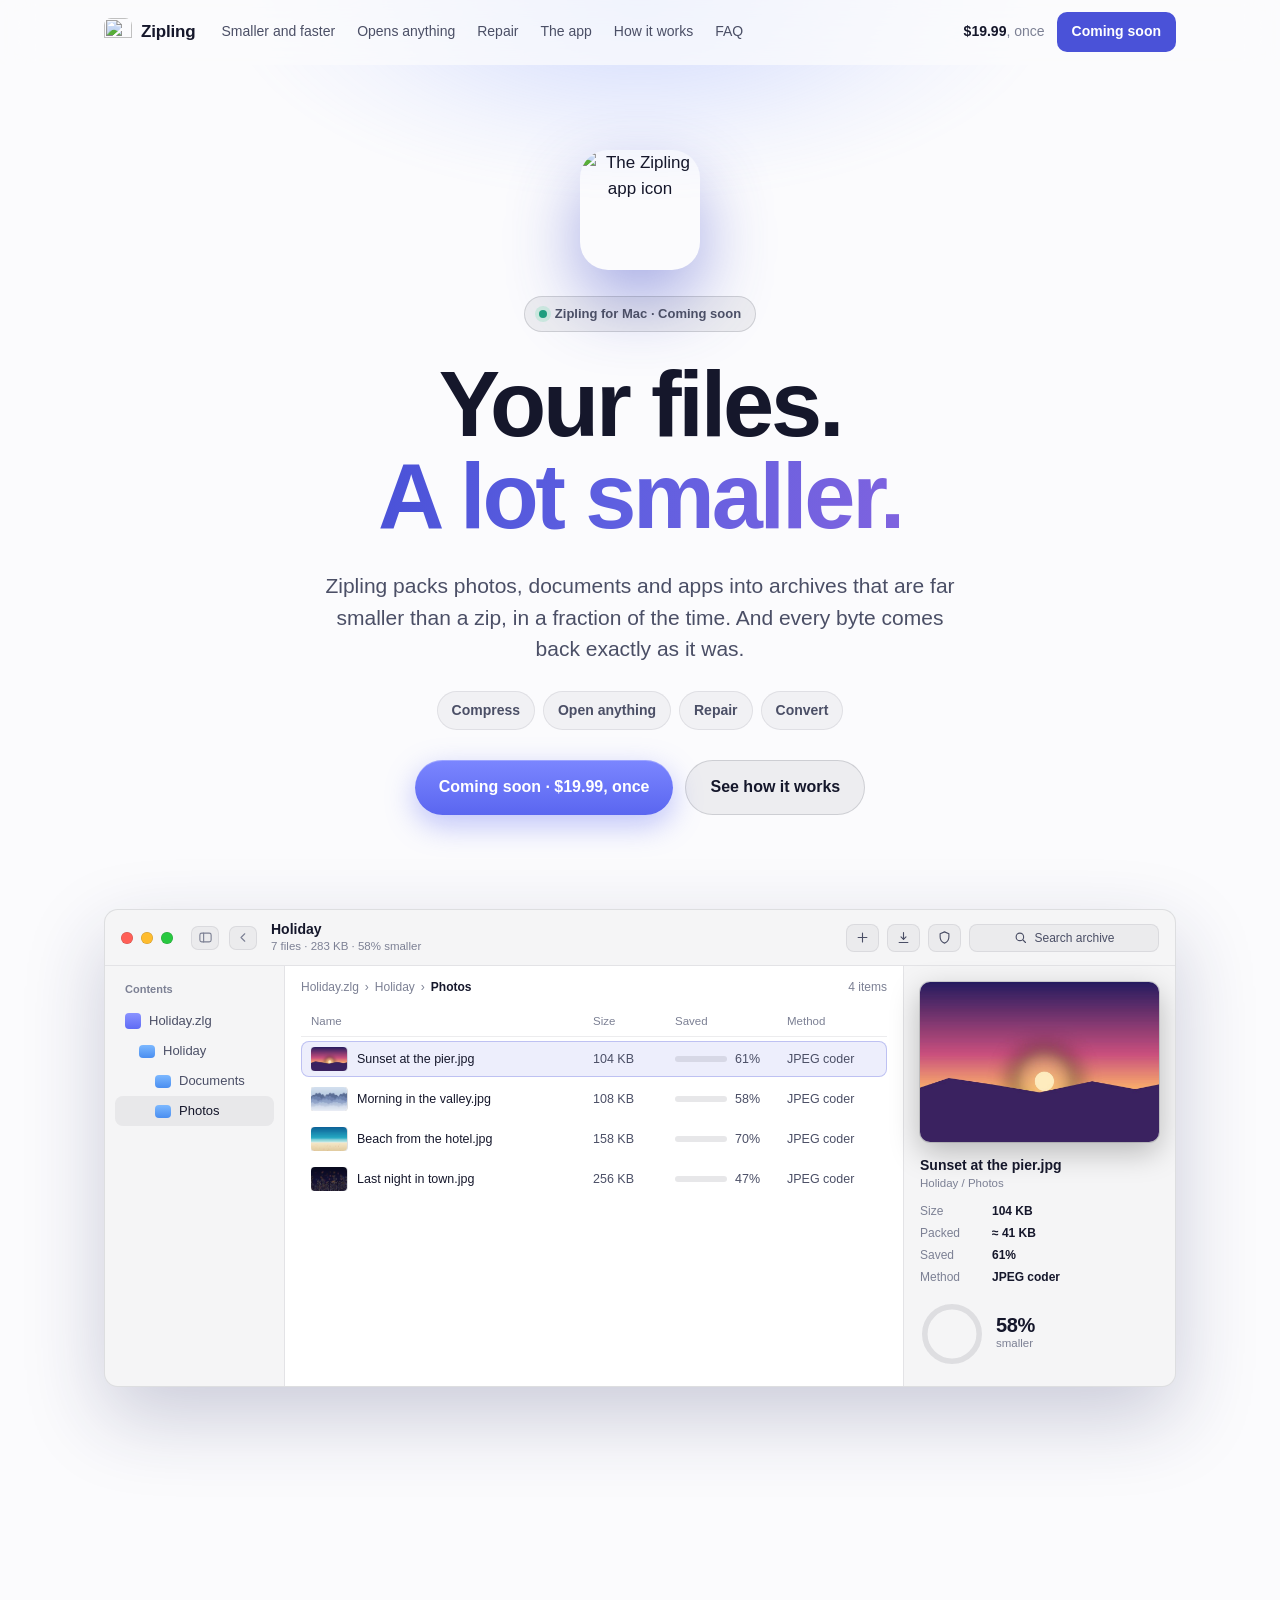
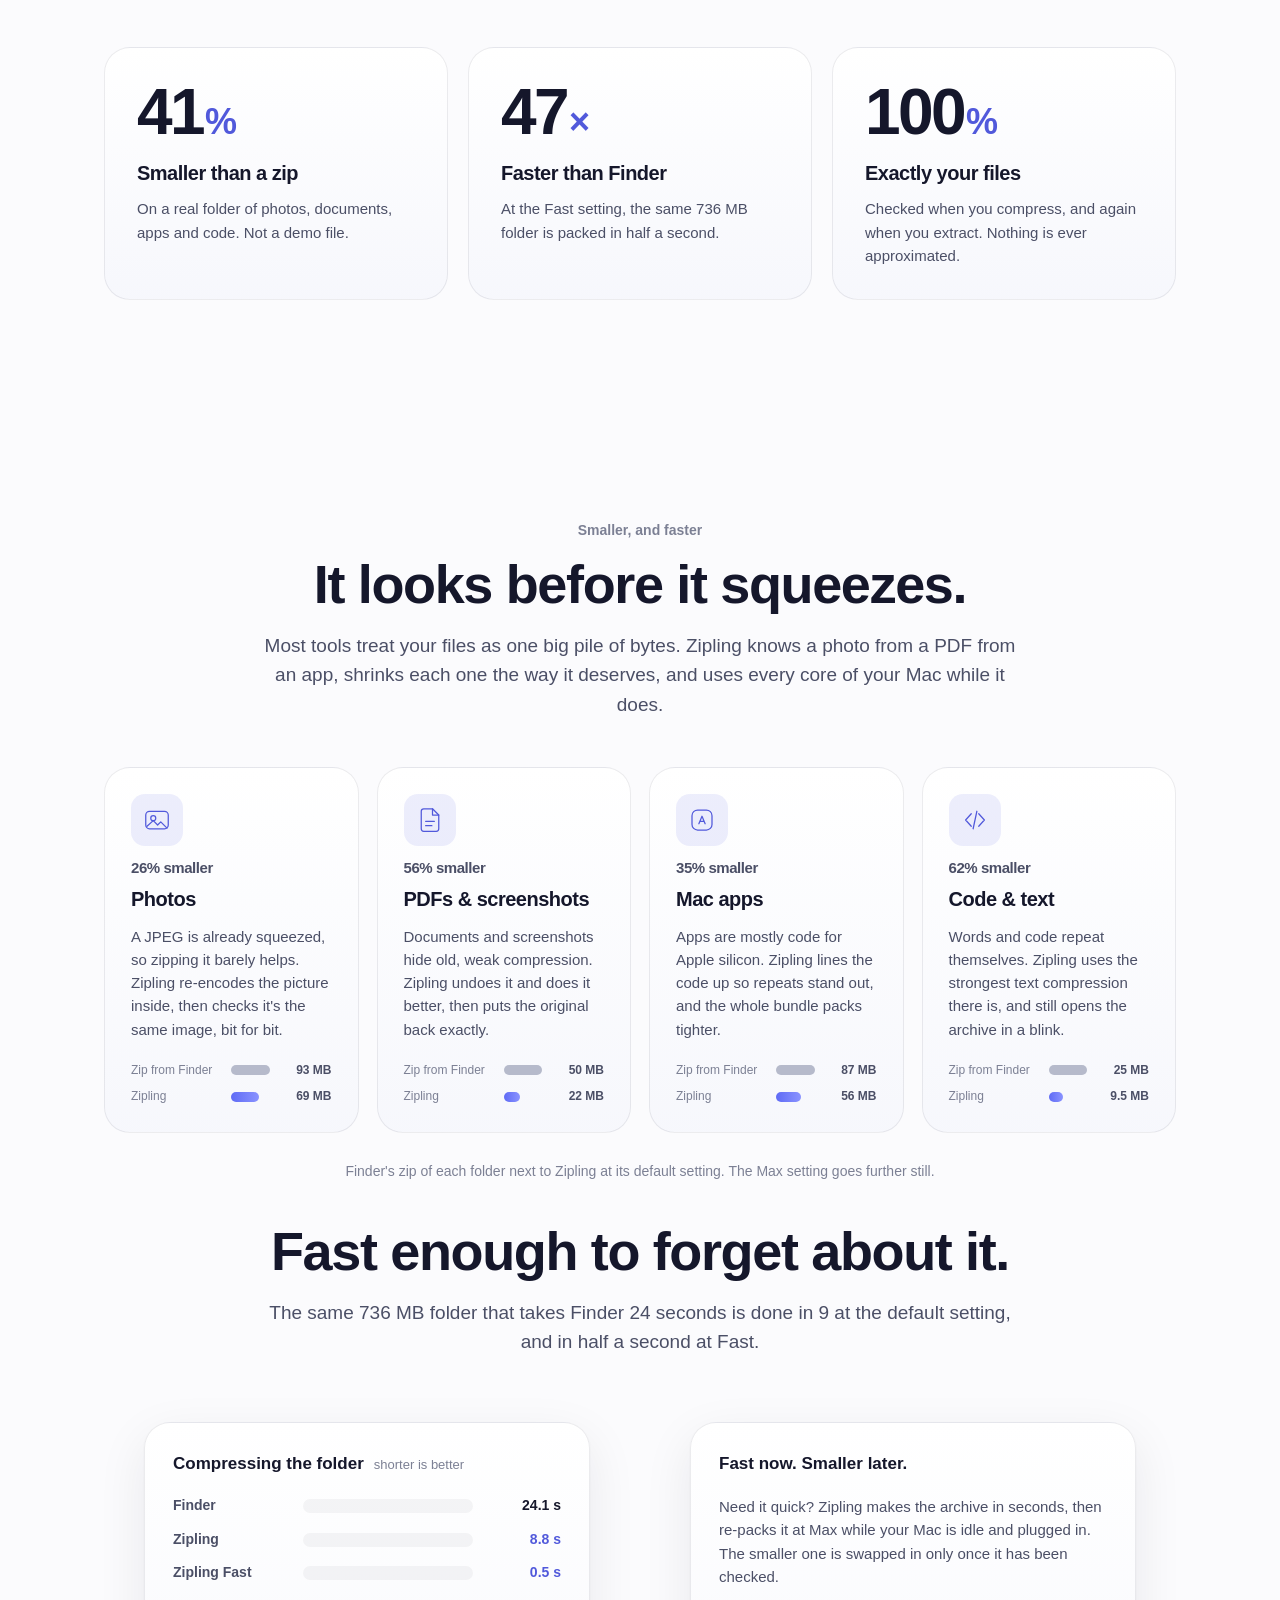
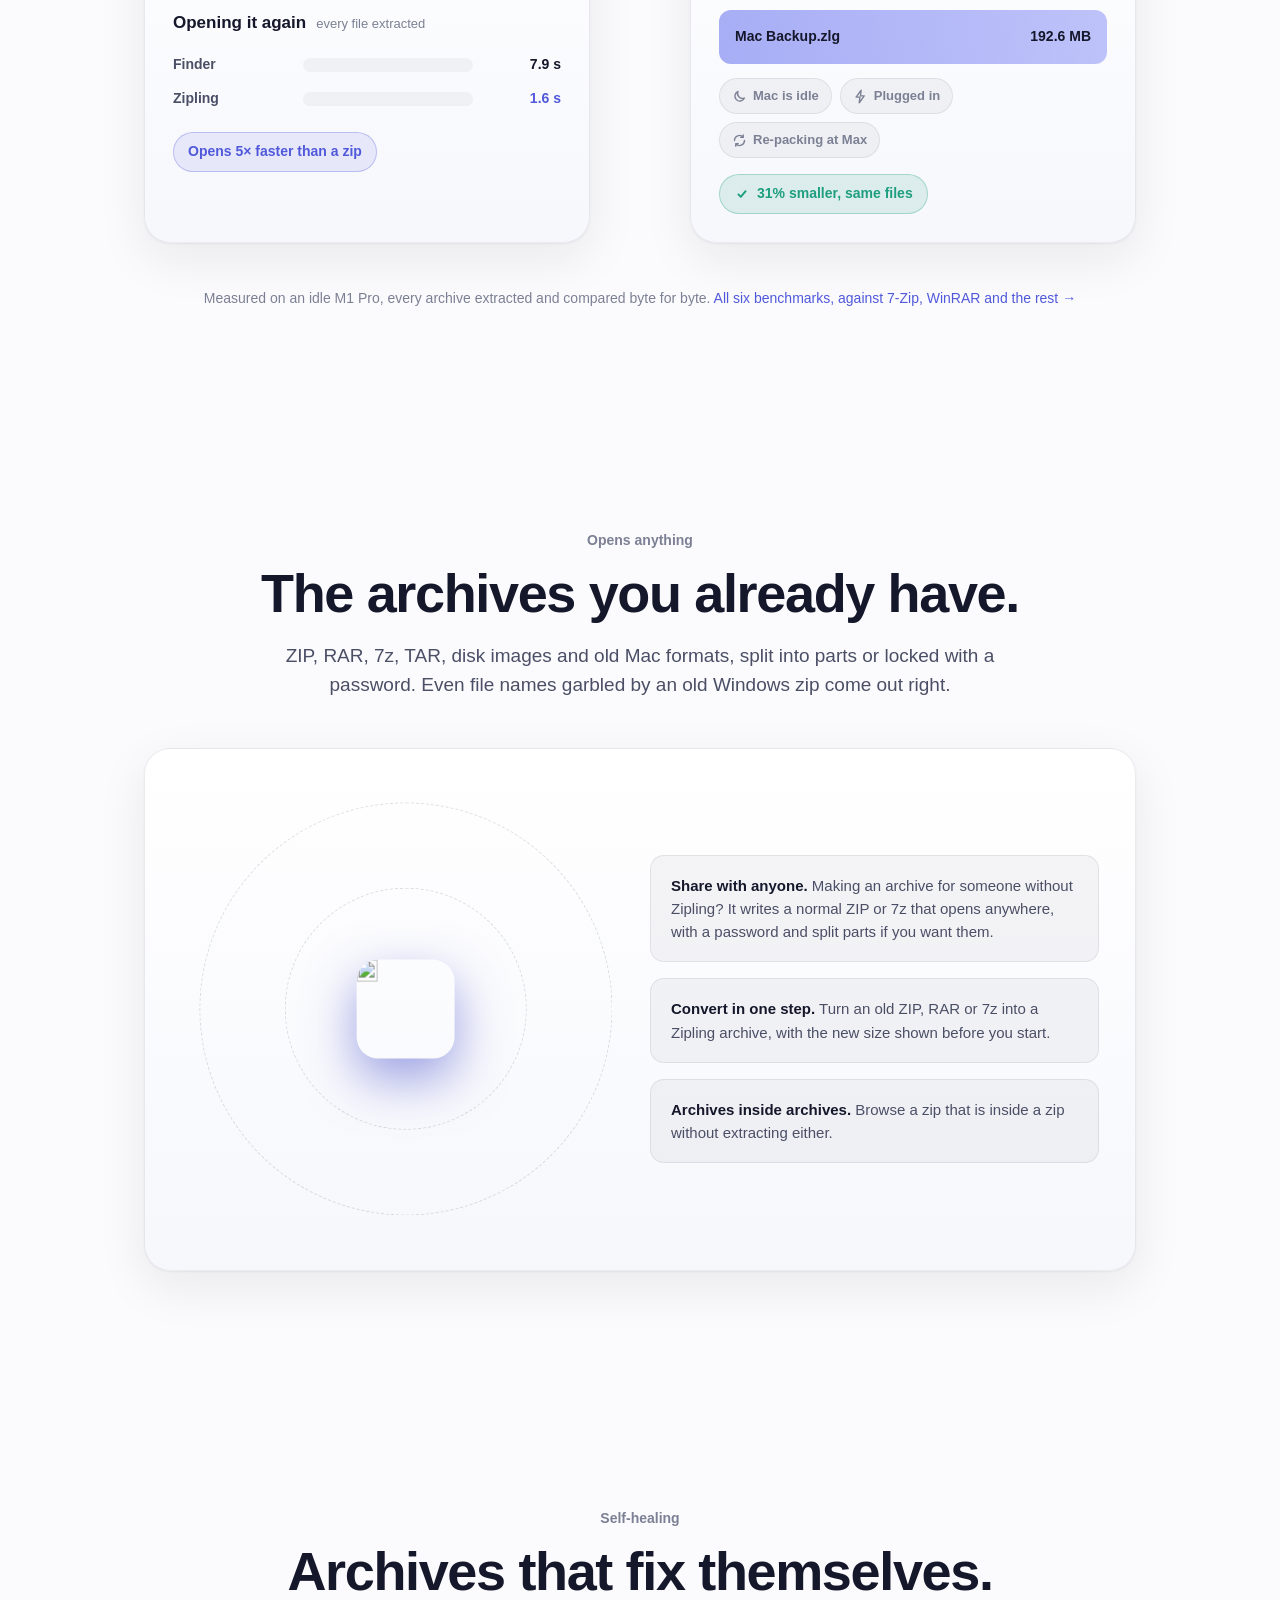
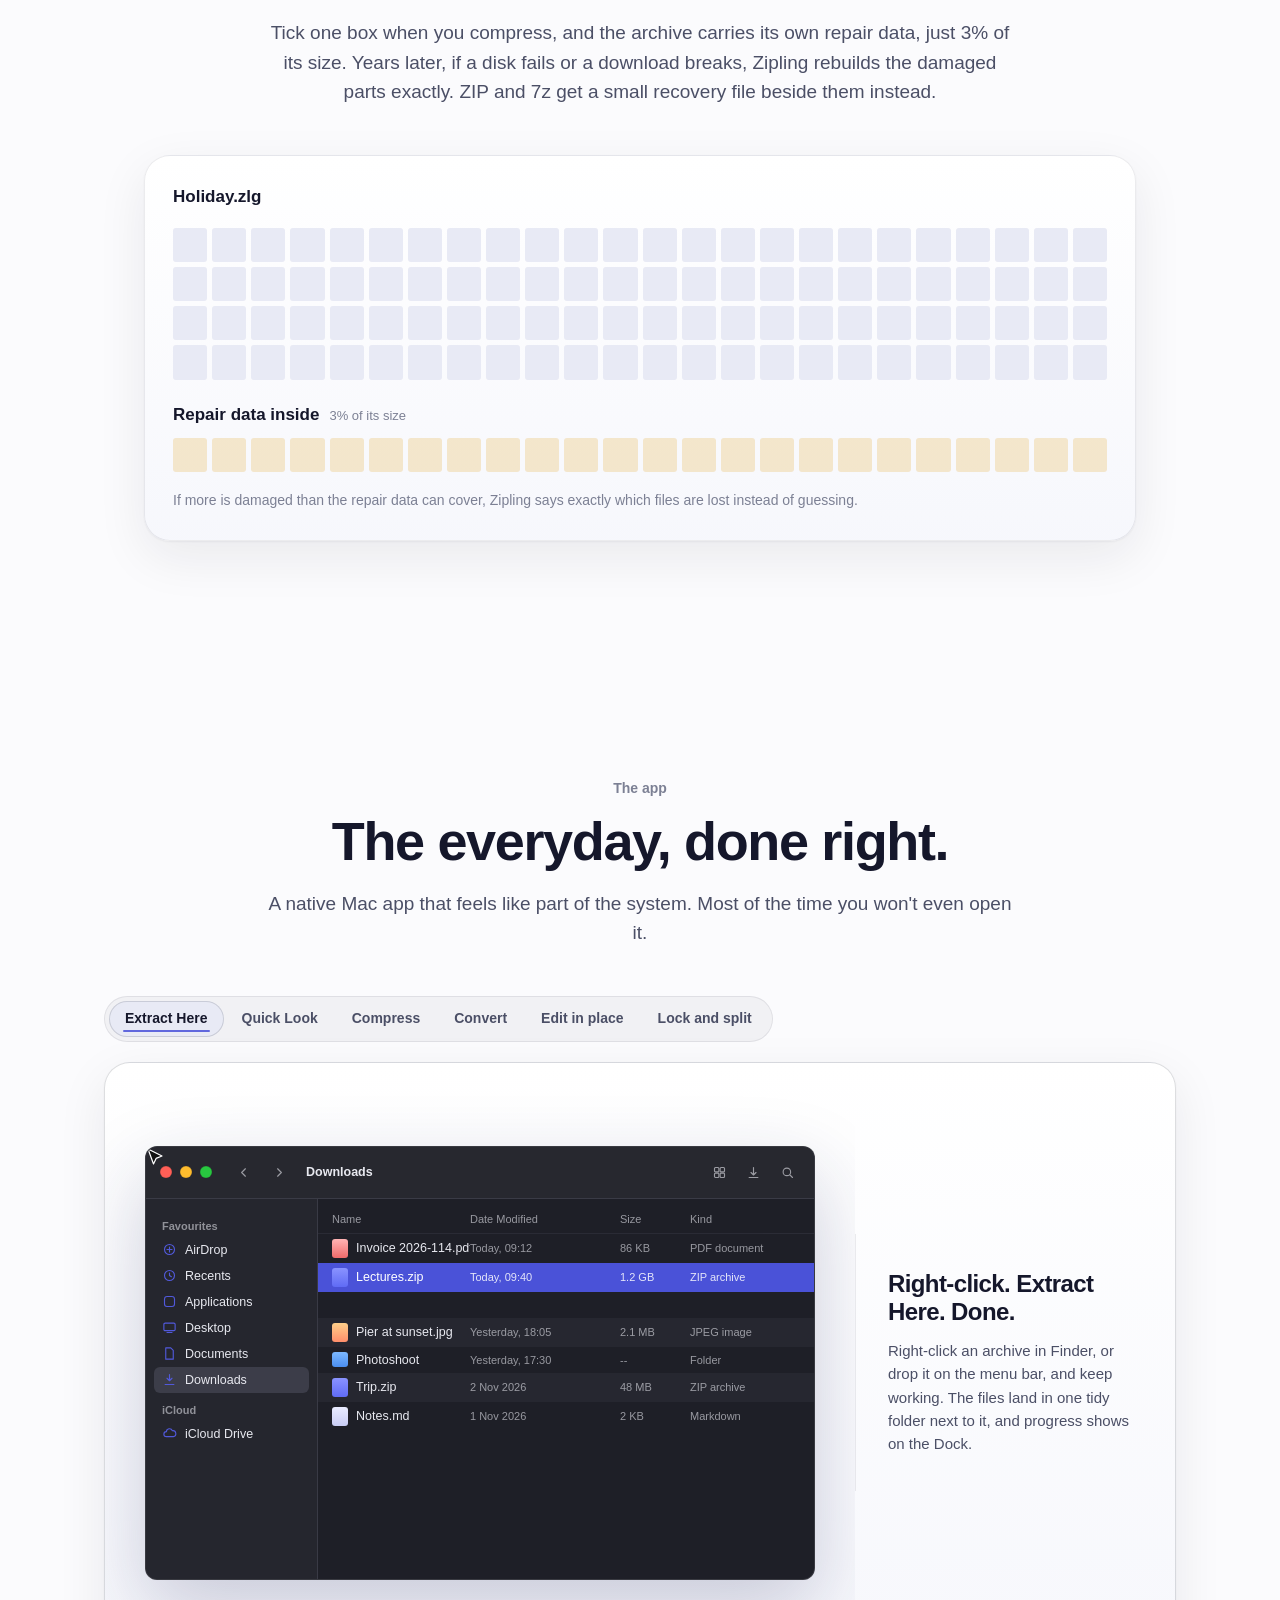
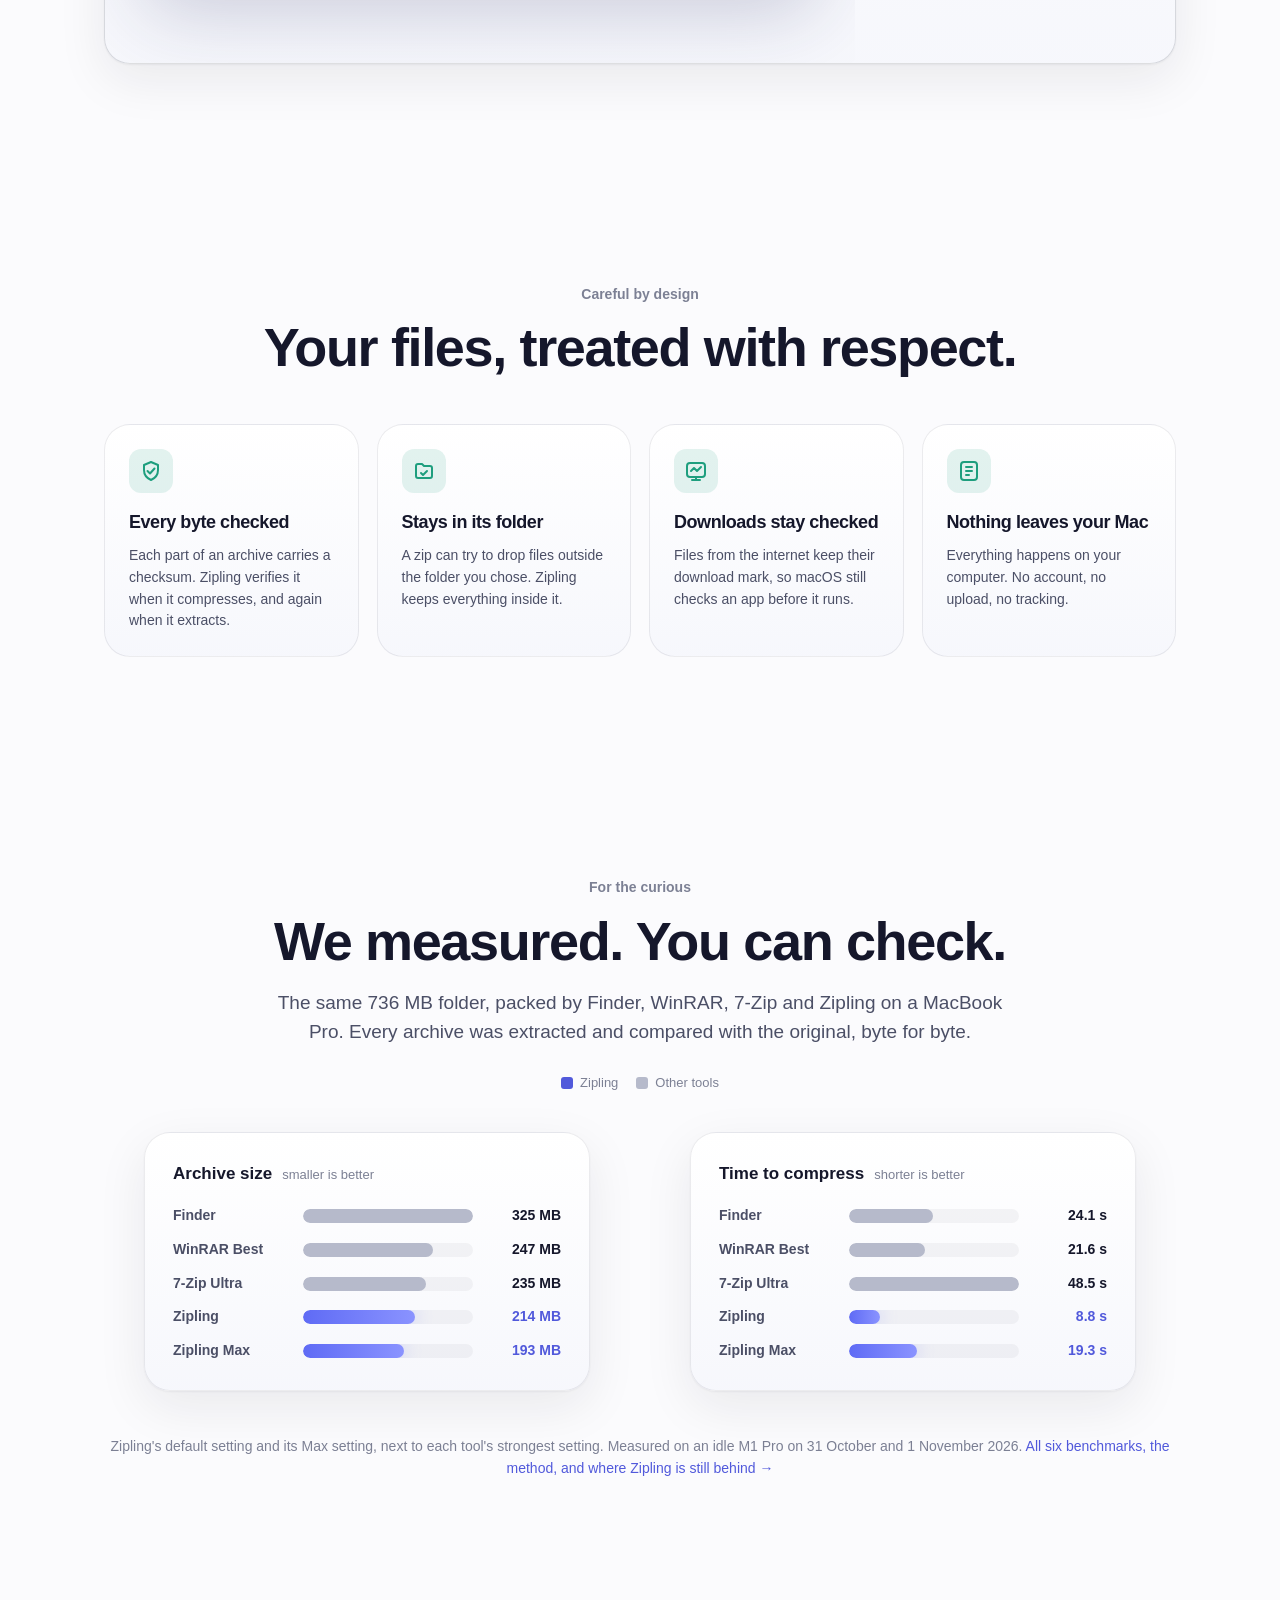
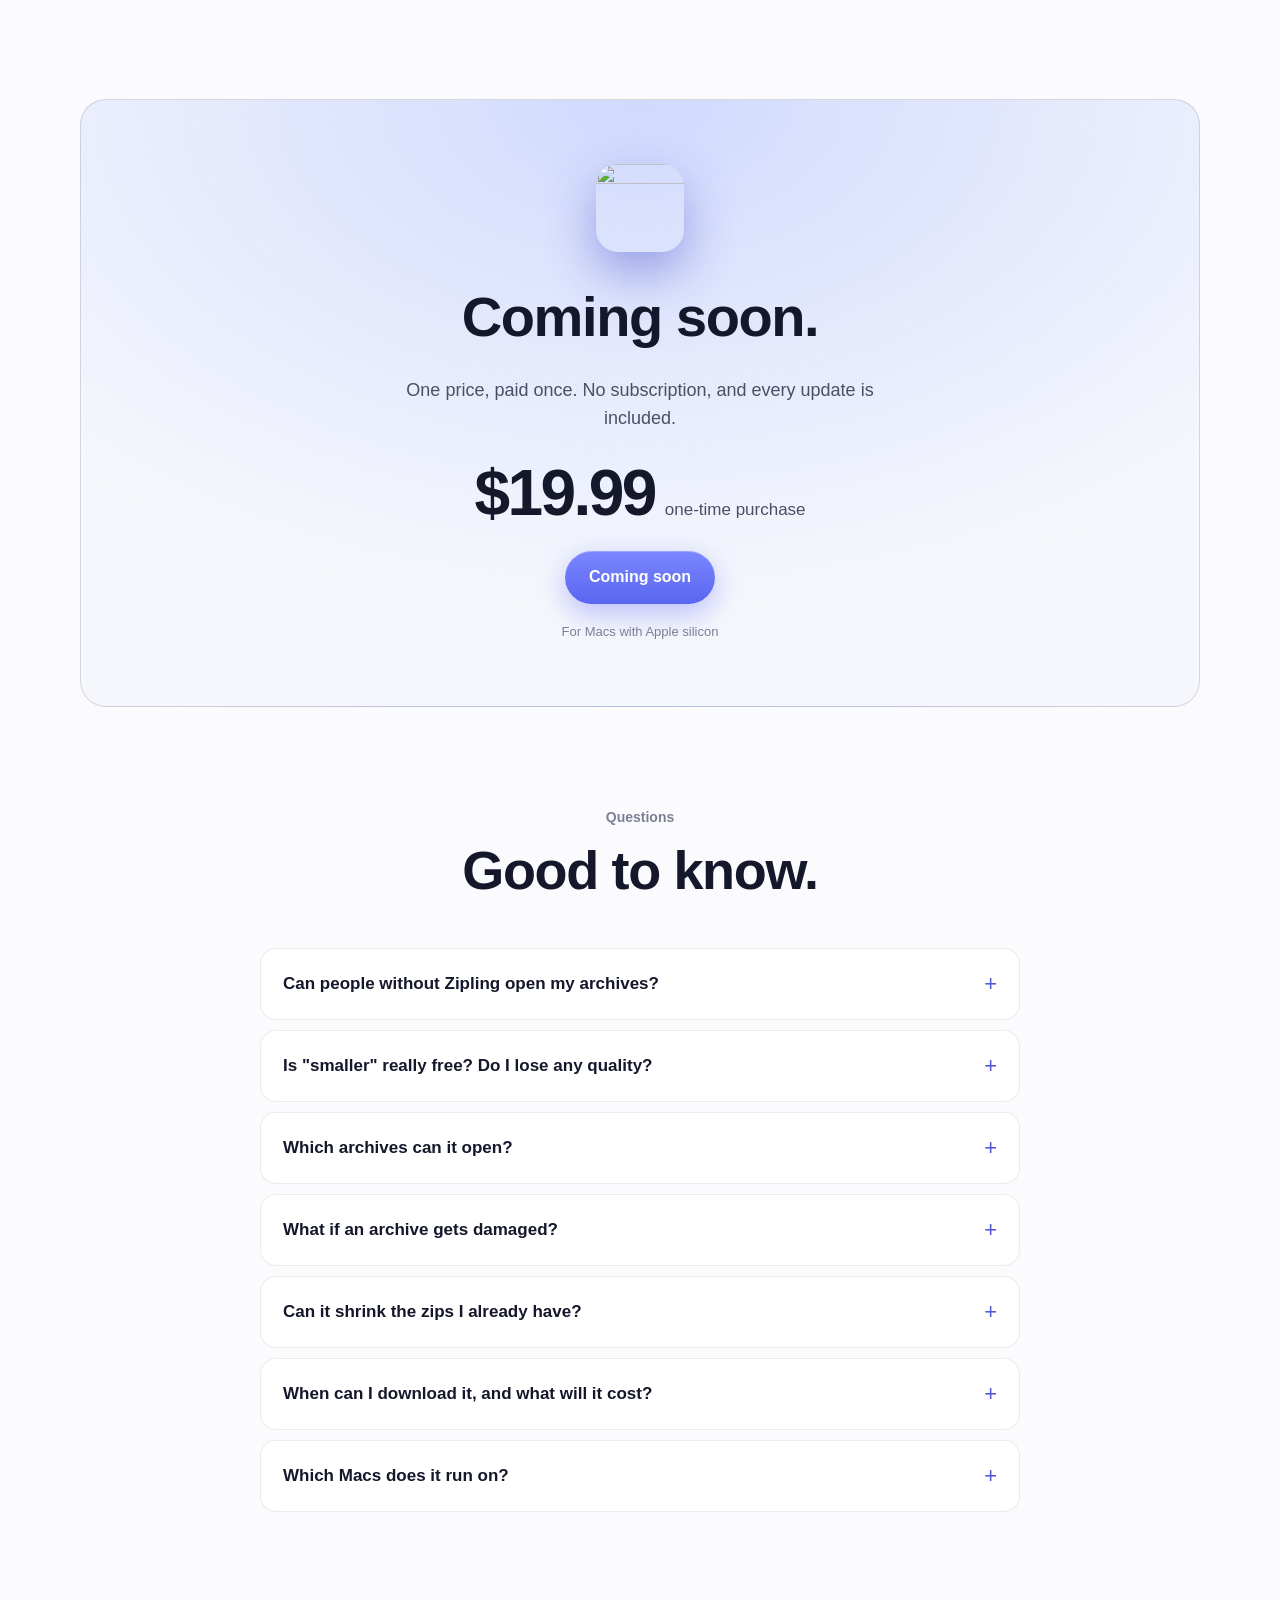
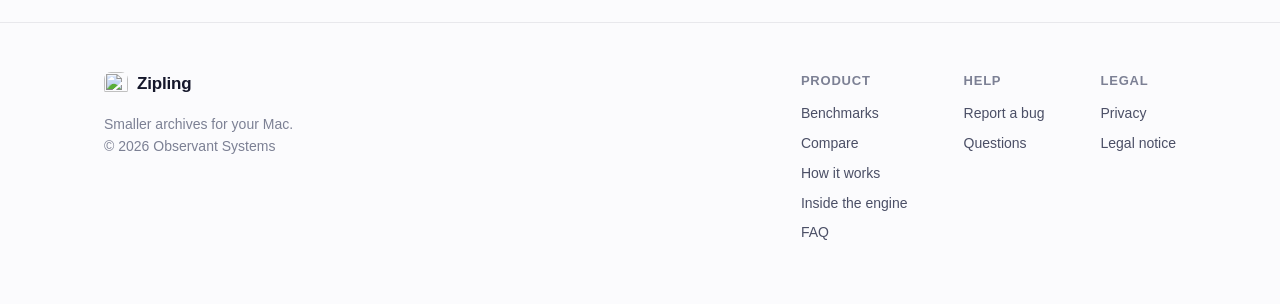
==== commit 64930f70: "The new home page, How it works and Report a bug; the rest of the site as it was" ====
--- a/index.html
+++ b/index.html
@@ -5,28 +5,35 @@
   <meta name="viewport" content="width=device-width, initial-scale=1">
   <title>Zipling — Your files, a lot smaller</title>
   <meta name="description" content="Zipling packs photos, documents and apps into archives far smaller than a zip, in a fraction of the time, and brings every byte back exactly. Coming soon for Mac.">
-  <meta name="theme-color" content="#0A0B14">
-  <link rel="icon" href="assets/favicon.png" type="image/png">
+  <meta name="theme-color" content="#0A0B14" media="(prefers-color-scheme: dark)">
+  <meta name="theme-color" content="#FBFBFD" media="(prefers-color-scheme: light)">
+  <link rel="canonical" href="https://www.zipling.app/">
+  <meta property="og:type" content="website">
+  <meta property="og:title" content="Zipling — Your files, a lot smaller">
+  <meta property="og:description" content="Zipling packs photos, documents and apps into archives far smaller than a zip, in a fraction of the time, and brings every byte back exactly. Coming soon for Mac, $19.99 once.">
+  <meta property="og:image" content="https://www.zipling.app/assets/og.jpg">
+  <link rel="icon" href="../site/assets/favicon.png" type="image/png">
   <link rel="stylesheet" href="next.css">
+  <link rel="stylesheet" href="c.css">
   <script>document.documentElement.classList.add("js")</script>
   <script src="next.js" defer></script>
-  <script src="switch.js" defer></script>
+  <script src="c.js" defer></script>
 </head>
-<body data-variant="a">
+<body>
   <a class="skip" href="#main">Skip to content</a>
 
   <header class="nav">
     <div class="nav-inner">
       <a class="brand" href="#top" aria-label="Zipling home">
-        <img src="assets/icon-512.png" alt="" width="28" height="28">
+        <img src="../site/assets/icon-512.png" alt="" width="28" height="28">
         <span>Zipling</span>
       </a>
       <nav aria-label="Site">
-        <a href="#smaller">Smaller</a>
-        <a href="#speed">Faster</a>
+        <a href="#smaller">Smaller and faster</a>
         <a href="#opens">Opens anything</a>
         <a href="#repair">Repair</a>
         <a href="#app">The app</a>
+        <a href="how.html">How it works</a>
         <a href="#faq">FAQ</a>
       </nav>
       <div class="nav-right">
@@ -42,7 +49,7 @@
     <section class="hero" id="top">
       <div class="glow" aria-hidden="true"></div>
       <div class="wrap hero-inner">
-        <div class="hero-icon reveal"><img src="assets/icon-512.png" alt="The Zipling app icon" width="128" height="128"></div>
+        <div class="hero-icon reveal"><img src="../site/assets/icon-512.png" alt="The Zipling app icon" width="128" height="128"></div>
         <p class="eyebrow reveal"><span class="dot" aria-hidden="true"></span>Zipling for Mac · Coming soon</p>
         <h1 class="reveal">Your files.<br><span class="grad">A lot smaller.</span></h1>
         <p class="lede reveal">Zipling packs photos, documents and apps into archives that are far smaller than a zip, in a fraction of the time. And every byte comes back exactly as it was.</p>
@@ -56,9 +63,42 @@
         <p class="fine reveal">One-time purchase, no subscription · For Macs with Apple silicon</p>
       </div>
 
-      <!-- The one picture that explains Zipling: the same folder, zipped in Finder and packed by Zipling. -->
-      <div class="wrap">
-        <figure class="hero-vis reveal" data-scene="hero" aria-label="The same 736 MB folder: 325 MB as a zip from Finder, 193 MB as a Zipling archive">
+      <!-- The app, drawn as it should feel, and over it the one picture that explains Zipling. -->
+      <div class="wrap">
+        <div class="hero-stage reveal" data-scene="hero">
+          <div class="zw hero-win" aria-label="The Holiday archive in Zipling: four photos, each 47 to 70% smaller, the whole archive 58% smaller, with a sunset photo previewed">
+      <div class="zw-bar">
+        <span class="lights"><i></i><i></i><i></i></span>
+        <span class="zw-ic"><svg viewBox="0 0 24 24"><rect x="3" y="5" width="18" height="14" rx="3"/><path d="M9 5v14"/></svg></span>
+        <span class="zw-ic"><svg viewBox="0 0 24 24"><path d="M14 6l-6 6 6 6"/></svg></span>
+        <div class="zw-title"><b>Holiday</b><span>7 files · 283 KB · 58% smaller</span></div>
+        <div class="zw-tools"><span><svg viewBox="0 0 24 24"><path d="M12 5v14M5 12h14"/></svg></span><span><svg viewBox="0 0 24 24"><path d="M12 4v11M8 11l4 4 4-4M5 20h14"/></svg></span><span><svg viewBox="0 0 24 24"><path d="M12 3l7 3v5c0 4.5-3 8.3-7 10-4-1.7-7-5.5-7-10V6l7-3z"/></svg></span><span class="zw-search"><svg viewBox="0 0 24 24"><circle cx="11" cy="11" r="6"/><path d="M16 16l4 4"/></svg>Search archive</span></div>
+      </div>
+      <div class="zw-body">
+        <aside class="zw-side">
+          <h4>Contents</h4>
+          <div><i class="ic zlg"></i>Holiday.zlg</div>
+          <div class="l1"><i class="ic fold"></i>Holiday</div>
+          <div class="l2"><i class="ic fold"></i>Documents</div>
+          <div class="l2 on"><i class="ic fold"></i>Photos</div>
+        </aside>
+        <div class="zw-main">
+          <div class="zw-crumb"><span>Holiday.zlg</span><span>Holiday</span><b>Photos</b><em>4 items</em></div>
+          <div class="zw-cols"><span>Name</span><span>Size</span><span>Saved</span><span>Method</span></div>
+        <div class="zw-row sel" style="--i:0"><span class="nm"><img src="shots/photos/sunset-thumb.jpg" alt="" width="160" height="107">Sunset at the pier.jpg</span><span>104 KB</span><span class="sv"><i style="--w:.61"></i>61%</span><span>JPEG coder</span></div>
+        <div class="zw-row" style="--i:1"><span class="nm"><img src="shots/photos/valley-thumb.jpg" alt="" width="160" height="107">Morning in the valley.jpg</span><span>108 KB</span><span class="sv"><i style="--w:.58"></i>58%</span><span>JPEG coder</span></div>
+        <div class="zw-row" style="--i:2"><span class="nm"><img src="shots/photos/beach-thumb.jpg" alt="" width="160" height="107">Beach from the hotel.jpg</span><span>158 KB</span><span class="sv"><i style="--w:.70"></i>70%</span><span>JPEG coder</span></div>
+        <div class="zw-row" style="--i:3"><span class="nm"><img src="shots/photos/night-thumb.jpg" alt="" width="160" height="107">Last night in town.jpg</span><span>256 KB</span><span class="sv"><i style="--w:.47"></i>47%</span><span>JPEG coder</span></div>
+        </div>
+      <aside class="zw-insp">
+        <div class="zw-prev"><img src="shots/photos/sunset.jpg" alt="" width="900" height="600"></div>
+        <b>Sunset at the pier.jpg</b><span class="path">Holiday / Photos</span>
+        <dl><dt>Size</dt><dd>104 KB</dd><dt>Packed</dt><dd>≈ 41 KB</dd><dt>Saved</dt><dd>61%</dd><dt>Method</dt><dd>JPEG coder</dd></dl>
+        <div class="zw-ring"><svg viewBox="0 0 80 80"><circle class="bg" cx="40" cy="40" r="34"/><circle class="arc" cx="40" cy="40" r="34" pathLength="100"/></svg><div><b>58%</b><span>smaller</span></div></div>
+      </aside>
+      </div>
+    </div>
+          <figure class="hero-vis float reveal" data-scene="hero" aria-label="The same 736 MB folder: 325 MB as a zip from Finder, 193 MB as a Zipling archive">
           <div class="folder">
             <div class="folder-icon" aria-hidden="true">
               <i class="f f1"></i><i class="f f2"></i><i class="f f3"></i><i class="f f4"></i>
@@ -87,6 +127,7 @@
           </div>
           <figcaption>Measured on a MacBook Pro at Zipling's Max setting. The default setting makes it 214 MB in 9 seconds.</figcaption>
         </figure>
+        </div>
       </div>
     </section>
 
@@ -111,13 +152,13 @@
       </div>
     </section>
 
-    <!-- ============================== Why smaller ============================== -->
+    <!-- ============================== Smaller and faster ============================== -->
     <section class="section" id="smaller">
       <div class="wrap">
         <header class="section-head reveal">
-          <p class="kicker">Why it's smaller</p>
+          <p class="kicker">Smaller, and faster</p>
           <h2>It looks before it squeezes.</h2>
-          <p class="sub">Most tools treat your files as one big pile of bytes. Zipling knows a photo from a PDF from an app, and shrinks each one the way it deserves.</p>
+          <p class="sub">Most tools treat your files as one big pile of bytes. Zipling knows a photo from a PDF from an app, shrinks each one the way it deserves, and uses every core of your Mac while it does.</p>
         </header>
         <div class="kinds">
           <article class="kind reveal">
@@ -161,17 +202,10 @@
             </div>
           </article>
         </div>
-        <p class="footnote reveal">Finder's zip of each folder next to Zipling at its default setting. The Max setting goes further still.</p>
-      </div>
-    </section>
-
-    <!-- ============================== Speed ============================== -->
-    <section class="section" id="speed">
-      <div class="wrap">
-        <header class="section-head reveal">
-          <p class="kicker">Speed</p>
+        <p class="footnote reveal" style="margin-bottom:40px">Finder's zip of each folder next to Zipling at its default setting. The Max setting goes further still.</p>
+        <header class="section-head reveal">
           <h2>Fast enough to forget about it.</h2>
-          <p class="sub">Zipling uses every core of your Mac, all the time. The same 736 MB folder that takes Finder 24 seconds is done in 9 at the default setting, and in half a second at Fast.</p>
+          <p class="sub">The same 736 MB folder that takes Finder 24 seconds is done in 9 at the default setting, and in half a second at Fast.</p>
         </header>
         <div class="duo">
           <figure class="card race-card reveal" data-scene="race" aria-label="Time to compress 736 MB: Finder 24.1 seconds, Zipling 8.8 seconds, Zipling Fast 0.5 seconds">
@@ -202,6 +236,7 @@
             </div>
           </figure>
         </div>
+        <p class="footnote reveal">Measured on an idle M1 Pro, every archive extracted and compared byte for byte. <a href="../site/benchmarks.html">All six benchmarks, against 7-Zip, WinRAR and the rest →</a></p>
       </div>
     </section>
 
@@ -216,7 +251,7 @@
         <figure class="card formats reveal" data-scene="formats" aria-label="Formats Zipling opens">
           <div class="orbit-wrap" aria-hidden="true">
             <span class="ring r1"></span><span class="ring r2"></span>
-            <img class="core" src="assets/icon-512.png" alt="" width="96" height="96">
+            <img class="core" src="../site/assets/icon-512.png" alt="" width="96" height="96">
             <div class="orbit o1">
               <span class="slot" style="--a:0deg"><span class="cs"><b style="--at:.3s">ZIP</b></span></span>
               <span class="slot" style="--a:60deg"><span class="cs"><b style="--at:.38s">RAR</b></span></span>
@@ -275,73 +310,202 @@
           <h2>The everyday, done right.</h2>
           <p class="sub">A native Mac app that feels like part of the system. Most of the time you won't even open it.</p>
         </header>
-        <figure class="shot reveal">
-          <img src="assets/app-archive.jpg" alt="A Zipling archive window: the Photos folder of a trip, each file showing how much it saved and how; the inspector shows the whole archive is 36% smaller and every block checked." width="2480" height="1800" loading="lazy">
-        </figure>
-        <div class="feats">
-          <article class="feat reveal">
-            <div class="stage st-x" aria-hidden="true">
-              <div class="frow r1"><i class="fi zip"></i><span>Lectures.zip</span></div>
-              <div class="cmenu"><span>Open in Zipling</span><span class="sel">Extract Here</span><span>Convert…</span></div>
-              <div class="frow r2"><i class="fi fold"></i><span>Lectures</span><em>12 files</em></div>
-            </div>
-            <h3>Extract Here</h3>
-            <p>Right-click an archive in Finder, or drop it on the menu bar, and keep working. The files land in one tidy folder.</p>
-          </article>
-          <article class="feat reveal" style="--d:.06s">
-            <div class="stage st-ql" aria-hidden="true">
-              <div class="frow"><i class="fi zip"></i><span>Trip.zip</span></div>
-              <kbd class="key">space</kbd>
-              <div class="qlp">
-                <p class="qlt">Trip.zip · 3 items · 48 MB</p>
-                <div class="qlr"><i class="fi img"></i><span>Beach.jpg</span><em>4.1 MB</em></div>
-                <div class="qlr"><i class="fi img"></i><span>Sunset.jpg</span><em>3.8 MB</em></div>
-                <div class="qlr"><i class="fi fold"></i><span>Videos</span><em>40 MB</em></div>
-              </div>
-            </div>
-            <h3>Quick Look</h3>
-            <p>Press Space on an archive in Finder to see what's inside and how big each file is, before you open it.</p>
-          </article>
-          <article class="feat reveal" style="--d:.12s">
-            <div class="stage st-cv" aria-hidden="true">
-              <div class="cvs"><i class="fi zip"></i><b>Mixed.zip</b><em>325 MB</em></div>
-              <div class="flow"><i></i><i></i><i></i></div>
-              <div class="cvt"><i class="fi zlg"></i><b>Mixed.zlg</b><em>214 MB</em></div>
-              <span class="badge">34% smaller</span>
-            </div>
-            <h3>Convert</h3>
-            <p>Make the archives you already have smaller, or turn a Zipling archive into a zip for someone else. One click, size shown first.</p>
-          </article>
-          <article class="feat reveal" style="--d:.18s">
-            <div class="stage st-ed" aria-hidden="true">
-              <div class="edl">
-                <div class="edh"><i class="fi zlg"></i><b>Project.zlg</b><span class="edsz">214 MB</span></div>
-                <div class="edr"><i class="fi file"></i><span>design.sketch</span></div>
-                <div class="edr del"><i class="fi file"></i><span>build.log</span></div>
-                <div class="edr add"><i class="fi file"></i><span>notes.md</span></div>
-              </div>
-            </div>
-            <h3>Edit in place</h3>
-            <p>Drop files into an open archive, or delete some. It is saved where it is, with no extracting and re-zipping.</p>
-          </article>
-          <article class="feat reveal" style="--d:.24s">
-            <div class="stage st-lk" aria-hidden="true">
-              <div class="opt o1"><span class="tg"><i></i></span><span>Password</span><svg class="lock" viewBox="0 0 24 24"><path class="sh" d="M8 11V7a4 4 0 018 0v4"/><rect x="5" y="11" width="14" height="10" rx="2.5"/></svg></div>
-              <div class="opt o2"><span class="tg"><i></i></span><span>Split into 100 MB parts</span></div>
-              <div class="parts"><i>.001</i><i>.002</i><i>.003</i></div>
-            </div>
-            <h3>Lock and split</h3>
-            <p>A password for anything private, or parts of any size for an email limit or an old USB stick.</p>
-          </article>
-          <article class="feat reveal" style="--d:.3s">
-            <div class="stage st-mac" aria-hidden="true">
-              <div class="search"><svg viewBox="0 0 24 24"><circle cx="10.5" cy="10.5" r="6.5"/><path d="M15.5 15.5L21 21"/></svg><span class="typed">Baker Beach</span></div>
-              <div class="hit"><i class="fi zip"></i><span class="hit-text"><b>Trip.zip</b><span>Has “Baker Beach.jpg” inside</span></span></div>
-              <div class="tools"><span>Shortcuts</span><span>Folder Actions</span><span>AppleScript</span></div>
-            </div>
-            <h3>Part of your Mac</h3>
-            <p>Spotlight finds files inside your archives. Shortcuts, Folder Actions and AppleScript can compress and extract for you.</p>
-          </article>
+        <div class="reveal">
+          <div class="ctabs" role="tablist" data-ctabs="app">
+            <button class="ctab on" role="tab" aria-selected="true">Extract Here<i class="prog"></i></button>
+            <button class="ctab" role="tab" aria-selected="false">Quick Look<i class="prog"></i></button>
+            <button class="ctab" role="tab" aria-selected="false">Compress<i class="prog"></i></button>
+            <button class="ctab" role="tab" aria-selected="false">Convert<i class="prog"></i></button>
+            <button class="ctab" role="tab" aria-selected="false">Edit in place<i class="prog"></i></button>
+            <button class="ctab" role="tab" aria-selected="false">Lock and split<i class="prog"></i></button>
+          </div>
+          <div class="cstage" data-cpanels="app">
+
+            <div class="cpanel on" role="tabpanel" data-dur="6500">
+              <div class="cpanel-vis">
+                <div class="mac" aria-label="A Finder window with Lectures.zip selected and Zipling's Extract Here chosen from the right-click menu">
+                  <div class="mac-bar"><span class="lights"><i></i><i></i><i></i></span>
+                    <span class="nav-btn"><svg viewBox="0 0 24 24"><path d="M15 6l-6 6 6 6"/></svg></span><span class="nav-btn"><svg viewBox="0 0 24 24"><path d="M9 6l6 6-6 6"/></svg></span>
+                    <b>Downloads</b>
+                    <span class="tools"><span><svg viewBox="0 0 24 24"><rect x="4" y="4" width="7" height="7" rx="1.5"/><rect x="13" y="4" width="7" height="7" rx="1.5"/><rect x="4" y="13" width="7" height="7" rx="1.5"/><rect x="13" y="13" width="7" height="7" rx="1.5"/></svg></span><span><svg viewBox="0 0 24 24"><path d="M12 4v12M8 12l4 4 4-4M5 20h14"/></svg></span><span><svg viewBox="0 0 24 24"><circle cx="11" cy="11" r="6"/><path d="M16 16l4 4"/></svg></span></span>
+                  </div>
+                  <div class="mac-body">
+                    <aside class="side">
+                      <h4>Favourites</h4>
+                      <div><svg viewBox="0 0 24 24"><circle cx="12" cy="12" r="8"/><path d="M12 8v8M8 12h8"/></svg>AirDrop</div>
+                      <div><svg viewBox="0 0 24 24"><circle cx="12" cy="12" r="8"/><path d="M12 8v4l3 2"/></svg>Recents</div>
+                      <div><svg viewBox="0 0 24 24"><rect x="4" y="4" width="16" height="16" rx="4"/></svg>Applications</div>
+                      <div><svg viewBox="0 0 24 24"><rect x="3" y="5" width="18" height="12" rx="2"/><path d="M8 20h8"/></svg>Desktop</div>
+                      <div><svg viewBox="0 0 24 24"><path d="M6 3h8l4 4v14H6z"/></svg>Documents</div>
+                      <div class="on"><svg viewBox="0 0 24 24"><path d="M12 4v10M8 10l4 4 4-4M5 20h14"/></svg>Downloads</div>
+                      <h4>iCloud</h4>
+                      <div><svg viewBox="0 0 24 24"><path d="M7 17a4 4 0 010-8 5 5 0 019.6-1.5A3.5 3.5 0 0118 17z"/></svg>iCloud Drive</div>
+                    </aside>
+                    <div class="list">
+                      <div class="cols"><span>Name</span><span>Date Modified</span><span>Size</span><span>Kind</span></div>
+                      <div class="file"><span class="nm"><i class="pdf"></i>Invoice 2026-114.pdf</span><span>Today, 09:12</span><span>86 KB</span><span>PDF document</span></div>
+                      <div class="file sel"><span class="nm"><i class="zip"></i>Lectures.zip</span><span>Today, 09:40</span><span>1.2 GB</span><span>ZIP archive</span></div>
+                      <div class="file new"><span class="nm"><i class="fold"></i>Lectures</span><span>Today, 09:41</span><span>--</span><span>Folder</span></div>
+                      <div class="file"><span class="nm"><i class="img"></i>Pier at sunset.jpg</span><span>Yesterday, 18:05</span><span>2.1 MB</span><span>JPEG image</span></div>
+                      <div class="file"><span class="nm"><i class="fold"></i>Photoshoot</span><span>Yesterday, 17:30</span><span>--</span><span>Folder</span></div>
+                      <div class="file"><span class="nm"><i class="zip"></i>Trip.zip</span><span>2 Nov 2026</span><span>48 MB</span><span>ZIP archive</span></div>
+                      <div class="file"><span class="nm"><i></i>Notes.md</span><span>1 Nov 2026</span><span>2 KB</span><span>Markdown</span></div>
+                    </div>
+                  </div>
+                  <div class="ctx" aria-hidden="true">
+                    <div>Open</div><div>Open With</div>
+                    <hr>
+                    <div class="zl"><i></i>Open in Zipling</div><div class="zl hi"><i></i>Extract Here</div><div class="zl"><i></i>Extract To…</div><div class="zl"><i></i>Convert…</div>
+                    <hr>
+                    <div>Move to Trash</div>
+                    <hr>
+                    <div>Get Info</div><div>Rename</div><div>Compress “Lectures.zip”</div><div>Duplicate</div><div>Quick Look</div>
+                  </div>
+                  <span class="cursor" aria-hidden="true"><svg viewBox="0 0 18 22"><path d="M2 2l5.5 15 2.6-5.6L16 9z"/></svg></span>
+                </div>
+              </div>
+              <div class="cpanel-copy">
+                <h3>Right-click. Extract Here. Done.</h3>
+                <p>Right-click an archive in Finder, or drop it on the menu bar, and keep working. The files land in one tidy folder next to it, and progress shows on the Dock.</p>
+              </div>
+            </div>
+
+            <div class="cpanel" role="tabpanel" data-dur="8500">
+              <div class="cpanel-vis">
+                <div class="ql-scene" aria-label="Selecting a photo in the archive, pressing Space to preview it, and moving down the list with the arrow key while the preview follows">
+                  <div class="zw ql-win" aria-label="">
+      <div class="zw-bar">
+        <span class="lights"><i></i><i></i><i></i></span>
+        <span class="zw-ic"><svg viewBox="0 0 24 24"><rect x="3" y="5" width="18" height="14" rx="3"/><path d="M9 5v14"/></svg></span>
+        <span class="zw-ic"><svg viewBox="0 0 24 24"><path d="M14 6l-6 6 6 6"/></svg></span>
+        <div class="zw-title"><b>Holiday</b><span>7 files · 283 KB · 58% smaller</span></div>
+        <div class="zw-tools"><span><svg viewBox="0 0 24 24"><path d="M12 5v14M5 12h14"/></svg></span><span><svg viewBox="0 0 24 24"><path d="M12 4v11M8 11l4 4 4-4M5 20h14"/></svg></span><span><svg viewBox="0 0 24 24"><path d="M12 3l7 3v5c0 4.5-3 8.3-7 10-4-1.7-7-5.5-7-10V6l7-3z"/></svg></span><span class="zw-search"><svg viewBox="0 0 24 24"><circle cx="11" cy="11" r="6"/><path d="M16 16l4 4"/></svg>Search archive</span></div>
+      </div>
+      <div class="zw-body no-insp">
+        <aside class="zw-side">
+          <h4>Contents</h4>
+          <div><i class="ic zlg"></i>Holiday.zlg</div>
+          <div class="l1"><i class="ic fold"></i>Holiday</div>
+          <div class="l2"><i class="ic fold"></i>Documents</div>
+          <div class="l2 on"><i class="ic fold"></i>Photos</div>
+        </aside>
+        <div class="zw-main">
+          <div class="zw-crumb"><span>Holiday.zlg</span><span>Holiday</span><b>Photos</b><em>4 items</em></div>
+          <div class="zw-cols"><span>Name</span><span>Size</span><span>Saved</span><span>Method</span></div>
+        <div class="zw-row sel" style="--i:0"><span class="nm"><img src="shots/photos/sunset-thumb.jpg" alt="" width="160" height="107">Sunset at the pier.jpg</span><span>104 KB</span><span class="sv"><i style="--w:.61"></i>61%</span><span>JPEG coder</span></div>
+        <div class="zw-row" style="--i:1"><span class="nm"><img src="shots/photos/valley-thumb.jpg" alt="" width="160" height="107">Morning in the valley.jpg</span><span>108 KB</span><span class="sv"><i style="--w:.58"></i>58%</span><span>JPEG coder</span></div>
+        <div class="zw-row" style="--i:2"><span class="nm"><img src="shots/photos/beach-thumb.jpg" alt="" width="160" height="107">Beach from the hotel.jpg</span><span>158 KB</span><span class="sv"><i style="--w:.70"></i>70%</span><span>JPEG coder</span></div>
+        <div class="zw-row" style="--i:3"><span class="nm"><img src="shots/photos/night-thumb.jpg" alt="" width="160" height="107">Last night in town.jpg</span><span>256 KB</span><span class="sv"><i style="--w:.47"></i>47%</span><span>JPEG coder</span></div>
+        </div>
+      </div>
+    </div>
+                  <div class="qlp" aria-hidden="true">
+                    <div class="qlp-bar"><span class="qlp-x"></span><b class="t t1">Sunset at the pier.jpg</b><b class="t t2">Morning in the valley.jpg</b><b class="t t3">Beach from the hotel.jpg</b></div>
+                    <div class="qlp-img"><img class="p1" src="shots/photos/sunset.jpg" alt=""><img class="p2" src="shots/photos/valley.jpg" alt=""><img class="p3" src="shots/photos/beach.jpg" alt=""></div>
+                  </div>
+                  <kbd class="keycap k-space" aria-hidden="true">space</kbd>
+                  <kbd class="keycap k-down" aria-hidden="true">↓</kbd>
+                  <span class="cursor" aria-hidden="true"><svg viewBox="0 0 18 22"><path d="M2 2l5.5 15 2.6-5.6L16 9z"/></svg></span>
+                </div>
+              </div>
+              <div class="cpanel-copy">
+                <h3>Press Space. See inside.</h3>
+                <p>Select any file in an archive and press Space to see it, straight from the archive. The arrow keys move down the list, and the preview follows. In Finder, Space on an archive shows what is inside before you open it.</p>
+              </div>
+            </div>
+
+            <div class="cpanel" role="tabpanel" data-dur="7000">
+              <div class="cpanel-vis">
+                <div class="sheet cmp" aria-label="The compress sheet: Max is chosen, the size estimate updates, Compress is pressed and the archive is written and checked">
+                  <div class="sh-head"><i class="fold-ic"></i><div><b>Compress “Holiday”</b><span>7 files · 675 KB</span></div><span class="presets">Presets</span></div>
+                  <div class="seg"><span class="on">Zipling</span><span>ZIP</span><span>7z</span><span>TAR.GZ</span><span>TAR.XZ</span></div>
+                  <p class="fine">Smallest, with every byte verified. Opens in Zipling.</p>
+                  <div class="levels">
+                    <div class="lv"><svg viewBox="0 0 24 24"><path d="M5 19l9-9M12 5l1 2 2 1-2 1-1 2-1-2-2-1 2-1zM18 13l.7 1.3 1.3.7-1.3.7-.7 1.3-.7-1.3-1.3-.7 1.3-.7z"/></svg><b>Auto</b><span>Picks the level for these files.</span></div>
+                    <div class="lv"><svg viewBox="0 0 24 24"><path d="M4 14c4-7 10-7 16-4-3 1-5 3-6 6-2-1-5-1-10-2z"/></svg><b>Fast</b><span>Done in seconds. Smaller than a Finder zip.</span></div>
+                    <div class="lv was"><svg viewBox="0 0 24 24"><circle cx="12" cy="12" r="8"/><path d="M12 12l3-3"/></svg><b>Balanced</b><span>Smaller than 7-Zip Ultra, several times faster.</span><em>Default</em></div>
+                    <div class="lv pick"><svg viewBox="0 0 24 24"><path d="M4 4l6 6M10 4v6H4M20 20l-6-6M14 20v-6h6"/></svg><b>Max</b><span>Smallest archive that still opens quickly.</span></div>
+                  </div>
+                  <div class="est"><svg viewBox="0 0 24 24"><circle cx="12" cy="13" r="7"/><path d="M12 9v4l2 2M9 3h6"/></svg><b class="e1">300 KB, 56% smaller · 46 ms</b><b class="e2">283 KB, 58% smaller · 62 ms</b></div>
+                  <div class="sh-foot"><span>Cancel</span><span class="go">Compress</span></div>
+                  <div class="prog-wrap"><i class="prog"></i></div>
+                  <div class="done"><svg viewBox="0 0 20 20"><path d="M5.5 10.5l3 3 6-7"/></svg>Holiday.zlg · 283 KB · every byte checked</div>
+                  <span class="cursor" aria-hidden="true"><svg viewBox="0 0 18 22"><path d="M2 2l5.5 15 2.6-5.6L16 9z"/></svg></span>
+                </div>
+              </div>
+              <div class="cpanel-copy">
+                <h3>One sheet, every choice.</h3>
+                <p>Pick a format, pick Fast, Balanced or Max, and see the size before you press Compress. Every byte is checked as the archive is written.</p>
+              </div>
+            </div>
+
+            <div class="cpanel" role="tabpanel" data-dur="6500">
+              <div class="cpanel-vis">
+                <div class="sheet cnv" aria-label="Converting Mixed.zip into a Zipling archive, 325 MB to 214 MB">
+                  <div class="sh-head"><i class="zip-ic"></i><div><b>Convert “Mixed.zip”</b><span>ZIP · 48 files · 325 MB</span></div></div>
+                  <div class="seg"><span class="on">Zipling</span><span>ZIP</span><span>7z</span><span>TAR.XZ</span></div>
+                  <p class="fine">Re-packed with Zipling's engine. The files stay the same.</p>
+                  <div class="est"><span class="ic zlg"></span><div><b>Mixed.zlg</b><span>214 MB · <em>34% smaller</em> · about 9 s</span></div></div>
+                  <label class="chk"><i></i>Move the original to the Trash once the new archive is checked</label>
+                  <div class="sh-foot"><span>Cancel</span><span class="go">Convert</span></div>
+                  <div class="prog-wrap"><i class="prog"></i></div>
+                  <div class="done"><svg viewBox="0 0 20 20"><path d="M5.5 10.5l3 3 6-7"/></svg>Mixed.zlg written and checked · Mixed.zip in the Trash</div>
+                  <span class="cursor" aria-hidden="true"><svg viewBox="0 0 18 22"><path d="M2 2l5.5 15 2.6-5.6L16 9z"/></svg></span>
+                </div>
+              </div>
+              <div class="cpanel-copy">
+                <h3>Make old zips smaller.</h3>
+                <p>Convert turns a ZIP, 7z or RAR you already have into a Zipling archive, or a Zipling archive into a zip for someone else. The new size shows before you start, and the old file goes to the Trash only once the new one is checked.</p>
+              </div>
+            </div>
+
+            <div class="cpanel" role="tabpanel" data-dur="7000">
+              <div class="cpanel-vis">
+                <div class="edit-scene" aria-label="A file dragged into an open archive appears in its list and is saved in place; another is deleted">
+                  <div class="zw edit-win">
+                    <div class="zw-bar"><span class="lights"><i></i><i></i><i></i></span><div class="zw-title"><b>Holiday</b><span class="sz s1">7 files · 283 KB</span><span class="sz s2">8 files · 284 KB</span><span class="sz s3">7 files · 283 KB</span></div><div class="zw-tools"><span class="saved"><svg viewBox="0 0 20 20"><path d="M5.5 10.5l3 3 6-7"/></svg>Saved</span></div></div>
+                    <div class="zw-body no-side">
+                      <div class="zw-main">
+                        <div class="zw-crumb"><span>Holiday.zlg</span><span>Holiday</span><b>Documents</b></div>
+                        <div class="zw-cols"><span>Name</span><span>Size</span><span>Saved</span><span>Method</span></div>
+                        <div class="zw-row"><span class="nm"><i class="ic pdf"></i>Itinerary.pdf</span><span>38 KB</span><span class="sv"><i style="--w:.81"></i>81%</span><span>Unpacked</span></div>
+                        <div class="zw-row del"><span class="nm"><i class="ic txt"></i>Packing list.txt</span><span>1 KB</span><span class="sv"><i style="--w:.4"></i>40%</span><span>Zstandard</span></div>
+                        <div class="zw-row"><span class="nm"><i class="ic txt"></i>Notes.md</span><span>1 KB</span><span class="sv"><i style="--w:.35"></i>35%</span><span>Zstandard</span></div>
+                        <div class="zw-row new"><span class="nm"><i class="ic txt"></i>Booking.pdf</span><span>52 KB</span><span class="sv"><i style="--w:.77"></i>77%</span><span>Unpacked</span></div>
+                      </div>
+                    </div>
+                  </div>
+                  <div class="dragged"><i class="ic pdf"></i>Booking.pdf</div>
+                  <kbd class="keycap k-del" aria-hidden="true">⌫</kbd>
+                  <span class="cursor" aria-hidden="true"><svg viewBox="0 0 18 22"><path d="M2 2l5.5 15 2.6-5.6L16 9z"/></svg></span>
+                </div>
+              </div>
+              <div class="cpanel-copy">
+                <h3>Change an archive without unpacking it.</h3>
+                <p>Drop files into an open archive, or delete some. Zipling saves the change where it is, with no extracting and no re-zipping.</p>
+              </div>
+            </div>
+
+            <div class="cpanel" role="tabpanel" data-dur="6500">
+              <div class="cpanel-vis">
+                <div class="sheet lock" aria-label="Compressing a folder as a ZIP with a password and 100 MB parts">
+                  <div class="sh-head"><i class="fold-ic"></i><div><b>Compress “Tax 2026”</b><span>14 files · 48 MB</span></div></div>
+                  <div class="seg"><span>Zipling</span><span class="on">ZIP</span><span>7z</span><span>TAR.GZ</span><span>TAR.XZ</span></div>
+                  <p class="fine">Opens anywhere. AES-256 when locked.</p>
+                  <div class="opt o1"><span class="sw"><i></i></span><span>Password</span><span class="dots">••••••••••</span></div>
+                  <div class="opt o2"><span class="sw"><i></i></span><span>Split into parts</span><span class="dots" style="letter-spacing:0">100 MB each</span></div>
+                  <div class="parts"><span style="--at:0s">Tax 2026.zip.001</span><span style="--at:.15s">.002</span><span style="--at:.3s">.003</span></div>
+                  <div class="sh-foot"><span>Cancel</span><span class="go">Compress</span></div>
+                  <span class="cursor" aria-hidden="true"><svg viewBox="0 0 18 22"><path d="M2 2l5.5 15 2.6-5.6L16 9z"/></svg></span>
+                </div>
+              </div>
+              <div class="cpanel-copy">
+                <h3>A password, or parts.</h3>
+                <p>ZIP and 7z archives with a password for anything private, or split into parts of any size for an email limit or an old USB stick.</p>
+              </div>
+            </div>
+
+          </div>
         </div>
       </div>
     </section>
@@ -409,14 +573,14 @@
             </div>
           </figure>
         </div>
-        <p class="footnote reveal">Zipling's default setting and its Max setting, next to each tool's strongest setting. Measured on an idle M1 Pro on 31 October and 1 November 2026. <a href="https://www.zipling.app/benchmarks.html">All six benchmarks, the method, and where Zipling is still behind →</a></p>
+        <p class="footnote reveal">Zipling's default setting and its Max setting, next to each tool's strongest setting. Measured on an idle M1 Pro on 31 October and 1 November 2026. <a href="../site/benchmarks.html">All six benchmarks, the method, and where Zipling is still behind →</a></p>
       </div>
     </section>
 
     <!-- ============================== Get ============================== -->
     <section class="section get" id="get">
       <div class="wrap get-inner reveal">
-        <img src="assets/icon-512.png" alt="" width="88" height="88">
+        <img src="../site/assets/icon-512.png" alt="" width="88" height="88">
         <h2>Coming soon.</h2>
         <p class="sub">One price, paid once. No subscription, and every update is included.</p>
         <p class="price"><span class="amount">$19.99</span><span class="per">one-time purchase</span></p>
@@ -472,12 +636,13 @@
   <footer class="footer">
     <div class="wrap footer-inner">
       <div class="footer-brand">
-        <a class="brand" href="#top"><img src="assets/icon-512.png" alt="" width="24" height="24"><span>Zipling</span></a>
+        <a class="brand" href="#top"><img src="../site/assets/icon-512.png" alt="" width="24" height="24"><span>Zipling</span></a>
         <p>Smaller archives for your Mac.<br>© 2026 Observant Systems</p>
       </div>
       <nav class="footer-cols" aria-label="Footer">
-        <div><h3>Product</h3><a href="https://www.zipling.app/benchmarks.html">Benchmarks</a><a href="https://www.zipling.app/compare.html">Compare</a><a href="https://www.zipling.app/arca.html">Inside the engine</a><a href="#faq">FAQ</a></div>
-        <div><h3>Legal</h3><a href="https://www.zipling.app/privacy.html">Privacy</a><a href="https://www.zipling.app/legal.html">Legal notice</a></div>
+        <div><h3>Product</h3><a href="../site/benchmarks.html">Benchmarks</a><a href="../site/compare.html">Compare</a><a href="how.html">How it works</a><a href="../site/arca.html">Inside the engine</a><a href="#faq">FAQ</a></div>
+        <div><h3>Help</h3><a href="bug.html">Report a bug</a><a href="#faq">Questions</a></div>
+        <div><h3>Legal</h3><a href="../site/privacy.html">Privacy</a><a href="../site/legal.html">Legal notice</a></div>
       </nav>
     </div>
   </footer>
--- a/next.css
+++ b/next.css
@@ -86,7 +86,45 @@
   color-scheme: light;
 }
 @media (prefers-color-scheme: light) {
-  :root:not([data-theme="dark"]) { color-scheme: light; }
+  :root:not([data-theme="dark"]) {
+    --bg: #FBFBFD;
+    --bg-2: #F3F4F9;
+    --surface: #FFFFFF;
+    --surface-2: #F3F4FA;
+    --surface-3: #E8EAF5;
+    --ink: #15172B;
+    --ink-2: #4B4F66;
+    --ink-3: #7C8094;
+    --line: rgba(20, 22, 40, 0.08);
+    --line-2: rgba(20, 22, 40, 0.14);
+    --fill-1: rgba(20, 22, 40, 0.04);
+    --fill-2: rgba(20, 22, 40, 0.06);
+    --fill-3: rgba(20, 22, 40, 0.1);
+    --brand: #5159DB;
+    --brand-2: #4A52D8;
+    --brand-deep: #3A42C9;
+    --brand-soft: rgba(81, 89, 219, 0.1);
+    --brand-line: rgba(81, 89, 219, 0.3);
+    --grad-a: #4A52D8; --grad-b: #5E5FE0; --grad-c: #7F63DF;
+    --good: #1E9E7E;
+    --good-soft: rgba(30, 158, 126, 0.12);
+    --good-line: rgba(30, 158, 126, 0.3);
+    --bad: #D9475A;
+    --bad-soft: rgba(217, 71, 90, 0.12);
+    --warm: #C9931D;
+    --inner-hi: rgba(255, 255, 255, 0.9);
+    --them: #B6BACB;
+    --card-top: rgba(255, 255, 255, 0.95);
+    --card-bottom: rgba(246, 247, 252, 0.95);
+    --nav-bg: rgba(251, 251, 253, 0.75);
+    --shadow-card: 0 1px 2px rgba(20, 22, 40, 0.05), 0 16px 50px rgba(20, 22, 40, 0.08);
+    --shadow-hero: 0 1px 2px rgba(20, 22, 40, 0.05), 0 30px 80px rgba(30, 36, 90, 0.16);
+    --shadow-shot: 0 30px 80px rgba(30, 36, 90, 0.22);
+    --shadow-pop: 0 12px 30px rgba(20, 22, 40, 0.16);
+    --glow-a: rgba(99, 133, 255, 0.28);
+    --glow-b: rgba(99, 133, 255, 0.05);
+    color-scheme: light;
+  }
 }
 
 * { box-sizing: border-box; }
--- a/c.css
+++ b/c.css
@@ -0,0 +1,361 @@
+/* Variant C: Bold, with the real app in it. Loaded after next.css. */
+
+/* The glow steps back where the screenshots are the brightest thing. */
+.hero .glow { height: 520px; top: -260px; }
+.hero { padding-bottom: 20px; }
+
+/* Hero composition: the real archive window, with the folder comparison floating over it. */
+.hero-stage { position: relative; margin: 56px auto 0; max-width: 1120px; padding-bottom: 150px; }
+.hero-vis.float { position: absolute; left: 24px; bottom: 0; margin: 0; width: min(560px, calc(100% - 48px)); padding: 22px 24px; grid-template-columns: 1fr; gap: 14px; }
+.hero-vis.float .folder { gap: 14px; }
+.hero-vis.float .folder-icon { width: 64px; height: 50px; }
+.hero-vis.float .folder-icon::before { width: 26px; height: 12px; top: -8px; }
+.hero-vis.float .folder-icon .f { width: 18px; height: 22px; }
+.hero-vis.float .folder-icon .f1 { left: 6px; top: 10px; } .hero-vis.float .folder-icon .f2 { left: 20px; top: 5px; } .hero-vis.float .folder-icon .f3 { left: 36px; top: 8px; } .hero-vis.float .folder-icon .f4 { left: 16px; top: 15px; }
+.hero-vis.float .folder-text b { font-size: 17px; }
+.hero-vis.float .bar { grid-template-columns: 124px 1fr 92px; gap: 10px; font-size: 14px; }
+.hero-vis.float .bar .track { height: 22px; }
+.hero-vis.float .bar .val { font-size: 15px; }
+.hero-vis.float figcaption { display: none; }
+.hero-vis.float .hero-chips .chip { font-size: 13px; padding: 6px 11px; }
+
+/* ---------- The app: tabs over a stage ---------- */
+.ctabs { position: relative; display: inline-flex; gap: 2px; padding: 4px; margin: 0 0 20px; border-radius: 999px; background: var(--fill-1); border: 1px solid var(--line); max-width: 100%; overflow-x: auto; scrollbar-width: none; }
+.ctabs::-webkit-scrollbar { display: none; }
+.ctabs .pill { position: absolute; left: 0; top: 0; border-radius: 999px; pointer-events: none; }
+.ctabs .pill.sel { background: var(--surface-3); box-shadow: inset 0 0 0 1px var(--line-2); transition: transform .22s cubic-bezier(.2,.8,.2,1), width .22s cubic-bezier(.2,.8,.2,1); }
+.ctabs .pill.hov { background: var(--fill-2); opacity: 0; transition: transform .12s cubic-bezier(.2,.8,.2,1), width .12s cubic-bezier(.2,.8,.2,1), opacity .12s ease; }
+.ctab { position: relative; z-index: 1; height: 36px; padding: 0 16px; border: 0; background: transparent; color: var(--ink-2); font: inherit; font-size: 14px; font-weight: 600; cursor: pointer; border-radius: 999px; white-space: nowrap; transition: color .15s ease; }
+.ctab.on { color: var(--ink); }
+.ctab:focus-visible { outline: 2px solid var(--brand); outline-offset: -2px; }
+.cstage { position: relative; display: grid; grid-template-columns: minmax(0, 1fr); border-radius: var(--radius); background: linear-gradient(180deg, var(--card-top), var(--card-bottom)); border: 1px solid var(--line-2); box-shadow: var(--shadow-card); overflow: clip; min-height: 600px; }
+.cpanel { grid-area: 1 / 1; min-width: 0; opacity: 0; visibility: hidden; transition: opacity .25s ease, visibility 0s .25s; display: grid; grid-template-columns: 1fr 320px; }
+.cpanel.on { opacity: 1; visibility: visible; transition: opacity .25s ease; }
+.cpanel-vis { position: relative; min-width: 0; min-height: 600px; display: grid; grid-template-columns: minmax(0, 1fr); place-items: center; padding: 40px; overflow: clip; }
+.cpanel-copy { min-width: 0; align-self: center; padding: 36px 36px 36px 32px; border-left: 1px solid var(--line); }
+.cpanel-copy h3 { font-size: 24px; line-height: 1.2; }
+.cpanel-copy p { margin-top: 12px; color: var(--ink-2); font-size: 15px; }
+.cpanel-copy .fine { margin-top: 16px; }
+
+/* The Finder window, drawn, in the dark */
+.mac { width: 100%; max-width: 780px; border-radius: 12px; background: #1E1F27; box-shadow: var(--shadow-shot); border: 1px solid rgba(255,255,255,.12); overflow: clip; font-size: 12.5px; line-height: 16px; color: #E8E9F0; position: relative; }
+:root[data-theme="light"] .mac { background: #FFFFFF; color: #1D1D1F; border-color: rgba(0,0,0,.1); }
+.mac-bar { height: 52px; display: flex; align-items: center; gap: 10px; padding: 0 14px; border-bottom: 1px solid rgba(128,128,150,.22); background: rgba(255,255,255,.04); }
+:root[data-theme="light"] .mac-bar { background: #F6F6F8; }
+.lights { display: inline-flex; gap: 8px; margin-right: 8px; }
+.lights i { width: 12px; height: 12px; border-radius: 50%; background: #FF5F57; box-shadow: inset 0 0 0 .5px rgba(0,0,0,.2); }
+.lights i:nth-child(2) { background: #FEBC2E; }
+.lights i:nth-child(3) { background: #28C840; }
+.mac-bar .nav-btn, .mac-bar .tools span { width: 26px; height: 22px; border-radius: 6px; display: grid; place-items: center; opacity: .6; }
+.mac-bar svg { width: 15px; height: 15px; }
+.mac-bar b { font-weight: 600; margin-left: 4px; }
+.mac-bar .tools { margin-left: auto; display: flex; gap: 8px; }
+.mac-body { display: grid; grid-template-columns: 172px 1fr; min-height: 380px; }
+.side { background: rgba(255,255,255,.03); border-right: 1px solid rgba(128,128,150,.22); padding: 10px 8px; }
+:root[data-theme="light"] .side { background: #F4F4F6; }
+.side h4 { margin: 10px 8px 4px; font-size: 11px; line-height: 14px; font-weight: 600; opacity: .55; }
+.side div { display: flex; align-items: center; gap: 8px; padding: 5px 8px; border-radius: 6px; }
+.side div.on { background: rgba(128,128,150,.25); }
+.side svg { width: 15px; height: 15px; color: var(--brand); }
+.list { padding: 6px 0; }
+.cols { display: grid; grid-template-columns: 1fr 150px 70px 110px; padding: 6px 14px; font-size: 11px; opacity: .6; border-bottom: 1px solid rgba(128,128,150,.22); }
+.file { display: grid; grid-template-columns: 1fr 150px 70px 110px; align-items: center; padding: 5px 14px; }
+.file:nth-child(odd) { background: rgba(128,128,150,.08); }
+.file .nm { display: flex; align-items: center; gap: 8px; min-width: 0; white-space: nowrap; overflow: hidden; text-overflow: ellipsis; }
+.file span:not(.nm) { white-space: nowrap; overflow: hidden; text-overflow: ellipsis; }
+.file .nm i { width: 16px; height: 19px; border-radius: 3px; background: linear-gradient(180deg, #E9EBFF, #C9CDF5); flex: none; }
+.file .nm i.zip { background: linear-gradient(180deg, #8A93FF, #5F6BF5); }
+.file .nm i.fold { background: linear-gradient(180deg, #7CB8FF, #4A8EF0); height: 15px; }
+.file .nm i.pdf { background: linear-gradient(180deg, #FFB4B4, #F06A6A); }
+.file .nm i.img { background: linear-gradient(180deg, #FFD08A, #FF8E6B); }
+.file span:not(.nm) { font-size: 11px; opacity: .6; }
+.file.sel { background: var(--brand-2); color: #fff; }
+.file.sel span:not(.nm) { opacity: .85; }
+.file.new { opacity: 0; }
+.ctx { position: absolute; left: 322px; top: 150px; width: 236px; padding: 5px; border-radius: 9px; background: rgba(40,41,52,.86); backdrop-filter: blur(20px) saturate(1.6); -webkit-backdrop-filter: blur(20px) saturate(1.6); box-shadow: 0 16px 40px rgba(0,0,0,.5), 0 0 0 .5px rgba(255,255,255,.14); opacity: 0; transform: scale(.96); transform-origin: 0 0; color: #F2F2F7; }
+:root[data-theme="light"] .ctx { background: rgba(246,246,248,.88); color: #1D1D1F; box-shadow: 0 16px 40px rgba(0,0,0,.18), 0 0 0 .5px rgba(0,0,0,.12); }
+.ctx div { padding: 4px 9px; border-radius: 5px; font-size: 12.5px; line-height: 17px; }
+.ctx hr { border: 0; border-top: 1px solid rgba(128,128,150,.3); margin: 4px 8px; }
+.ctx .zl { display: flex; align-items: center; gap: 7px; }
+.ctx .zl i { width: 13px; height: 13px; border-radius: 3px; background: linear-gradient(180deg, #8A93FF, #5F6BF5); }
+.ctx .hi { background: var(--brand-2); color: #fff; }
+.cursor { position: absolute; left: 0; top: 0; width: 18px; height: 22px; z-index: 5; pointer-events: none; }
+.cursor svg { width: 18px; height: 22px; stroke: #fff; stroke-width: 1.2; fill: #111; }
+.in .ctx { animation: ctx 6.5s cubic-bezier(.2,.8,.2,1) infinite; }
+.in .cursor { animation: cur 6.5s cubic-bezier(.2,.8,.2,1) infinite; }
+.in .file.new { animation: fnew 6.5s ease infinite; }
+.in .file.sel { animation: fsel 6.5s ease infinite; }
+@keyframes cur { 0% { transform: translate(640px, 330px); } 12%, 20% { transform: translate(300px, 170px); } 30%, 46% { transform: translate(420px, 258px); } 60%, 100% { transform: translate(560px, 360px); } }
+@keyframes ctx { 0%, 14% { opacity: 0; transform: scale(.96); } 18%, 46% { opacity: 1; transform: none; } 50%, 100% { opacity: 0; transform: scale(.98); } }
+@keyframes fnew { 0%, 54% { opacity: 0; transform: translateY(-4px); } 60%, 92% { opacity: 1; transform: none; } 100% { opacity: 0; } }
+@keyframes fsel { 0%, 10% { background: transparent; color: inherit; } 14%, 100% { background: var(--brand-2); color: #fff; } }
+
+/* Key cap and notes over the real shots */
+.keycap { position: absolute; left: 50%; bottom: 28px; transform: translateX(-50%); padding: 6px 14px; border-radius: 8px; background: var(--surface-2); border: 1px solid var(--line-2); border-bottom-width: 3px; font-size: 12px; font-weight: 700; color: var(--ink-2); }
+.in .keycap { animation: tap 4s ease infinite; }
+@keyframes tap { 0%, 10% { transform: translate(-50%, 0); } 13% { transform: translate(-50%, 2px); border-bottom-width: 1px; } 16%, 100% { transform: translate(-50%, 0); } }
+.note { position: absolute; display: inline-flex; align-items: center; gap: 8px; padding: 8px 12px; border-radius: 10px; background: var(--surface-2); border: 1px solid var(--line-2); box-shadow: var(--shadow-pop); font-size: 13px; font-weight: 600; opacity: 0; transform: translateY(6px); }
+.note i { width: 8px; height: 8px; border-radius: 50%; background: var(--good); }
+.in .note { animation: notein .5s cubic-bezier(.2,.9,.3,1.3) both; animation-delay: var(--at, .6s); }
+@keyframes notein { to { opacity: 1; transform: none; } }
+
+/* Drawn sheets in the app's style */
+.sheet { position: relative; width: 100%; max-width: 520px; border-radius: 14px; background: var(--surface-2); border: 1px solid var(--line-2); box-shadow: var(--shadow-shot); padding: 22px; font-size: 13px; line-height: 18px; }
+.sheet .sh-head { display: flex; align-items: center; gap: 12px; }
+.sheet .sh-head i { width: 40px; height: 46px; border-radius: 6px; background: linear-gradient(180deg, #8A93FF, #5F6BF5); flex: none; }
+.sheet .sh-head i.zip { background: linear-gradient(180deg, #E9EBFF, #C9CDF5); }
+.sheet .sh-head b { font-weight: 700; font-size: 15px; display: block; }
+.sheet .sh-head span { color: var(--ink-3); }
+.seg { display: flex; margin-top: 18px; padding: 3px; border-radius: 8px; background: var(--fill-1); }
+.seg span { flex: 1; text-align: center; padding: 5px 0; border-radius: 6px; color: var(--ink-3); font-weight: 600; }
+.seg span.on { background: var(--brand-2); color: #fff; }
+.sheet .est { margin-top: 16px; display: flex; justify-content: space-between; padding: 12px 14px; border-radius: 8px; background: var(--fill-1); }
+.sheet .est b { font-weight: 700; }
+.sheet .est .delta { color: var(--brand); font-weight: 700; }
+.sheet .opt { display: flex; align-items: center; gap: 10px; margin-top: 12px; }
+.sheet .dots { margin-left: auto; letter-spacing: 2px; color: var(--ink-3); }
+.sheet .sw { width: 36px; height: 20px; border-radius: 10px; background: var(--them); position: relative; flex: none; transition: background .25s ease var(--d, 0s); }
+.sheet .sw i { position: absolute; top: 2px; left: 2px; width: 16px; height: 16px; border-radius: 50%; background: #fff; transition: transform .25s cubic-bezier(.2,.8,.2,1) var(--d, 0s); }
+.in .sheet .sw { background: var(--brand-2); }
+.in .sheet .sw i { transform: translateX(16px); }
+.sheet .parts { display: flex; gap: 6px; margin-top: 12px; flex-wrap: wrap; }
+.sheet .parts span { padding: 4px 9px; border-radius: 6px; background: var(--brand-soft); color: var(--brand); font-size: 12px; line-height: 16px; font-weight: 700; opacity: 0; transform: translateY(4px); }
+.in .sheet .parts span { animation: notein .5s cubic-bezier(.2,.9,.3,1.3) both; animation-delay: var(--at); }
+.sheet .sh-foot { display: flex; justify-content: flex-end; gap: 8px; margin-top: 18px; }
+.sheet .sh-foot span { padding: 7px 14px; border-radius: 8px; background: var(--fill-2); font-weight: 600; }
+.sheet .sh-foot span.go { background: var(--brand-2); color: #fff; }
+.in .sheet .est b { animation: est 6s ease infinite; }
+@keyframes est { 0%, 20% { opacity: .4; } 30%, 100% { opacity: 1; } }
+
+@media (max-width: 1000px) {
+  .cpanel { grid-template-columns: 1fr; }
+  .cpanel-copy { border-left: 0; border-top: 1px solid var(--line); padding: 24px; }
+}
+@media (max-width: 760px) {
+  .hero-stage { padding-bottom: 0; }
+  .hero-vis.float { position: static; width: auto; margin-top: 16px; }
+  .cstage, .cpanel-vis { min-height: 420px; }
+  .cpanel-vis { padding: 18px; }
+  .mac-body { grid-template-columns: 1fr; }
+  .side { display: none; }
+  .cols, .file { grid-template-columns: 1fr 90px; }
+  .cols span:nth-child(n+3), .file span:nth-child(n+3) { display: none; }
+  .ctx { left: 40px; top: 120px; }
+  @keyframes cur { 0% { transform: translate(300px, 300px); } 12%, 20% { transform: translate(120px, 140px); } 30%, 46% { transform: translate(140px, 228px); } 60%, 100% { transform: translate(260px, 320px); } }
+}
+@media (prefers-reduced-motion: reduce) {
+  .ctx, .file.new, .note, .sheet .parts span { opacity: 1 !important; transform: none !important; }
+}
+
+
+/* ---------- The Zipling window, drawn ---------- */
+.zw { position: relative; border-radius: 14px; background: var(--surface); border: 1px solid var(--line-2); box-shadow: var(--shadow-shot), inset 0 1px 0 var(--inner-hi); overflow: clip; font-size: 13px; line-height: 18px; color: var(--ink); text-align: left; }
+.zw-bar { height: 56px; display: flex; align-items: center; gap: 10px; padding: 0 16px; border-bottom: 1px solid var(--line); background: var(--fill-1); }
+.zw-ic { width: 28px; height: 24px; border-radius: 7px; display: grid; place-items: center; color: var(--ink-3); background: var(--fill-1); border: 1px solid var(--line); }
+.zw-ic svg { width: 15px; height: 15px; }
+.zw-title { margin-left: 4px; line-height: 1.2; position: relative; }
+.zw-title b { display: block; font-size: 14px; font-weight: 700; }
+.zw-title span { font-size: 11.5px; color: var(--ink-3); }
+.zw-tools { margin-left: auto; display: flex; gap: 8px; align-items: center; }
+.zw-tools > span { height: 28px; min-width: 30px; padding: 0 8px; border-radius: 8px; display: inline-flex; align-items: center; justify-content: center; gap: 6px; color: var(--ink-2); background: var(--fill-1); border: 1px solid var(--line); font-size: 12px; }
+.zw-tools svg { width: 15px; height: 15px; }
+.zw-search { width: 190px; justify-content: flex-start; color: var(--ink-3); }
+.zw-body { display: grid; grid-template-columns: 180px 1fr 272px; min-height: 420px; }
+.zw-body.no-insp { grid-template-columns: 180px 1fr; min-height: 330px; }
+.zw-body.no-side { grid-template-columns: 1fr; min-height: 250px; }
+.zw-side { padding: 14px 10px; border-right: 1px solid var(--line); background: var(--fill-1); }
+.zw-side h4 { margin: 0 10px 8px; font-size: 11px; color: var(--ink-3); font-weight: 600; }
+.zw-side div { display: flex; align-items: center; gap: 8px; padding: 6px 10px; border-radius: 8px; color: var(--ink-2); font-weight: 500; white-space: nowrap; }
+.zw-side .l1 { padding-left: 24px; }
+.zw-side .l2 { padding-left: 40px; }
+.zw-side div.on { background: var(--fill-2); color: var(--ink); }
+.ic { width: 16px; height: 16px; border-radius: 4px; flex: none; background: #CDD1E6; }
+.ic.zlg { background: linear-gradient(180deg, #8A93FF, #5F6BF5); }
+.ic.fold { background: linear-gradient(180deg, #7CB8FF, #4A8EF0); height: 13px; }
+.ic.pdf { background: linear-gradient(180deg, #FFB4B4, #F06A6A); }
+.ic.txt { background: linear-gradient(180deg, #ECEEF8, #C9CDF5); }
+.zw-main { padding: 12px 16px; min-width: 0; }
+.zw-crumb { display: flex; align-items: center; gap: 6px; font-size: 12px; color: var(--ink-3); margin-bottom: 10px; }
+.zw-crumb span::after { content: "›"; margin-left: 6px; }
+.zw-crumb b { color: var(--ink); font-weight: 600; }
+.zw-crumb em { margin-left: auto; font-style: normal; }
+.zw-cols, .zw-row { display: grid; grid-template-columns: 1fr 70px 100px 90px; gap: 12px; align-items: center; padding: 6px 10px; }
+.zw-cols { font-size: 11.5px; color: var(--ink-3); border-bottom: 1px solid var(--line); }
+.zw-row { border-radius: 8px; margin-top: 4px; color: var(--ink-2); font-size: 12.5px; transition: background .25s ease, box-shadow .25s ease; }
+.zw-row .nm { display: flex; align-items: center; gap: 10px; color: var(--ink); font-weight: 500; min-width: 0; overflow: hidden; white-space: nowrap; text-overflow: ellipsis; }
+.zw-row .nm img { width: 36px; height: 24px; object-fit: cover; border-radius: 4px; box-shadow: 0 0 0 1px var(--line-2); flex: none; }
+.zw-row .sv { display: flex; align-items: center; gap: 8px; }
+.zw-row .sv i { display: block; width: 52px; height: 6px; border-radius: 3px; background: var(--fill-3); overflow: hidden; position: relative; flex: none; }
+.zw-row .sv i::after { content: ""; position: absolute; left: 0; top: 0; bottom: 0; width: 0; border-radius: 3px; background: linear-gradient(90deg, var(--brand-2), var(--brand)); transition: width 1s cubic-bezier(.2,.8,.2,1); transition-delay: calc(.4s + var(--i, 0) * .15s); }
+.in .zw-row .sv i::after { width: calc(var(--w) * 100%); }
+.zw-row.sel { background: var(--brand-soft); box-shadow: inset 0 0 0 1px var(--brand-line); }
+.zw-insp { padding: 16px; border-left: 1px solid var(--line); background: var(--fill-1); min-width: 0; }
+.zw-prev { border-radius: 10px; overflow: hidden; box-shadow: 0 10px 30px rgba(0, 0, 0, 0.25), 0 0 0 1px var(--line-2); opacity: 0; transform: translateY(6px); transition: opacity .6s ease .8s, transform .6s cubic-bezier(.2,.8,.2,1) .8s; }
+.in .zw-prev { opacity: 1; transform: none; }
+.zw-prev img { width: 100%; display: block; }
+.zw-insp > b { display: block; margin-top: 14px; font-size: 14px; }
+.zw-insp .path { display: block; font-size: 11.5px; color: var(--ink-3); margin-bottom: 10px; }
+.zw-insp dl { display: grid; grid-template-columns: 64px 1fr; gap: 4px 8px; margin: 0; font-size: 12px; }
+.zw-insp dt { color: var(--ink-3); }
+.zw-insp dd { margin: 0; font-weight: 600; }
+.zw-ring { margin-top: 16px; display: flex; align-items: center; gap: 12px; }
+.zw-ring svg { width: 64px; height: 64px; transform: rotate(-90deg); flex: none; }
+.zw-ring circle { fill: none; stroke-width: 7; }
+.zw-ring .bg { stroke: var(--fill-3); }
+.zw-ring .arc { stroke: var(--brand); stroke-linecap: round; stroke-dasharray: 100; stroke-dashoffset: 100; transition: stroke-dashoffset 1.4s cubic-bezier(.2,.8,.2,1) .6s; }
+.in .zw-ring .arc { stroke-dashoffset: 42; }
+.zw-ring b { display: block; font-size: 20px; font-weight: 800; letter-spacing: -.02em; }
+.zw-ring span { font-size: 11.5px; color: var(--ink-3); }
+.hero-win { width: 100%; }
+
+/* ---------- Carousel tabs ---------- */
+.ctab { position: relative; overflow: hidden; }
+.ctab .prog { position: absolute; left: 14px; right: 14px; bottom: 5px; height: 2px; border-radius: 1px; background: var(--brand); transform: scaleX(0); transform-origin: left; opacity: 0; }
+.ctab.on .prog.run { opacity: .9; animation: prog var(--dur, 9s) linear forwards; }
+.ctabs.paused .ctab .prog { animation-play-state: paused; }
+@keyframes prog { from { transform: scaleX(0); } to { transform: scaleX(1); } }
+
+/* ---------- Quick Look scene ---------- */
+.ql-scene { position: relative; width: 100%; max-width: 780px; }
+.ql-win .zw-row.sel { background: transparent; box-shadow: none; }
+.ql-win .zw-row { animation-duration: 8.5s; animation-timing-function: ease; animation-iteration-count: infinite; }
+.in .ql-win .zw-row:nth-child(3) { animation-name: ql-r1; }
+.in .ql-win .zw-row:nth-child(4) { animation-name: ql-r2; }
+.in .ql-win .zw-row:nth-child(5) { animation-name: ql-r3; }
+@keyframes ql-r1 { 0%, 7% { background: transparent; box-shadow: none; } 9%, 34% { background: var(--brand-soft); box-shadow: inset 0 0 0 1px var(--brand-line); } 36%, 100% { background: transparent; box-shadow: none; } }
+@keyframes ql-r2 { 0%, 34% { background: transparent; box-shadow: none; } 36%, 58% { background: var(--brand-soft); box-shadow: inset 0 0 0 1px var(--brand-line); } 60%, 100% { background: transparent; box-shadow: none; } }
+@keyframes ql-r3 { 0%, 58% { background: transparent; box-shadow: none; } 60%, 92% { background: var(--brand-soft); box-shadow: inset 0 0 0 1px var(--brand-line); } 94%, 100% { background: transparent; box-shadow: none; } }
+.qlp { position: absolute; left: 50%; top: 10%; width: 72%; transform: translate(-50%, 0) scale(.96); opacity: 0; border-radius: 12px; overflow: hidden; background: var(--surface-2); border: 1px solid var(--line-2); box-shadow: 0 30px 80px rgba(0, 0, 0, 0.45); }
+.qlp-bar { position: relative; height: 34px; display: flex; align-items: center; gap: 8px; padding: 0 12px; background: var(--fill-2); border-bottom: 1px solid var(--line); font-size: 12px; font-weight: 600; }
+.qlp-x { width: 12px; height: 12px; border-radius: 50%; background: #FF5F57; box-shadow: inset 0 0 0 .5px rgba(0,0,0,.2); }
+.qlp-bar .t { position: absolute; left: 32px; opacity: 0; }
+.qlp-img { position: relative; aspect-ratio: 3 / 2; background: #000; }
+.qlp-img img { position: absolute; inset: 0; width: 100%; height: 100%; object-fit: cover; opacity: 0; }
+.in .qlp { animation: qlp 8.5s ease infinite; }
+.in .qlp .p1, .in .qlp .t1 { animation: qp1 8.5s ease infinite; }
+.in .qlp .p2, .in .qlp .t2 { animation: qp2 8.5s ease infinite; }
+.in .qlp .p3, .in .qlp .t3 { animation: qp3 8.5s ease infinite; }
+@keyframes qlp { 0%, 11% { opacity: 0; transform: translate(-50%, 0) scale(.96); } 14%, 88% { opacity: 1; transform: translate(-50%, 0); } 92%, 100% { opacity: 0; transform: translate(-50%, 0) scale(.98); } }
+@keyframes qp1 { 0%, 36% { opacity: 1; } 38%, 100% { opacity: 0; } }
+@keyframes qp2 { 0%, 36% { opacity: 0; } 38%, 60% { opacity: 1; } 62%, 100% { opacity: 0; } }
+@keyframes qp3 { 0%, 60% { opacity: 0; } 62%, 100% { opacity: 1; } }
+.ql-scene .keycap { bottom: -46px; }
+.ql-scene .k-space { left: calc(50% - 40px); }
+.ql-scene .k-down { left: calc(50% + 46px); width: 36px; text-align: center; }
+.in .ql-scene .k-space { animation: k-space 8.5s ease infinite; }
+.in .ql-scene .k-down { animation: k-down 8.5s ease infinite; }
+@keyframes k-space { 0%, 10% { transform: translate(-50%, 0); } 12% { transform: translate(-50%, 2px); border-bottom-width: 1px; } 14%, 100% { transform: translate(-50%, 0); } }
+@keyframes k-down { 0%, 33% { transform: translate(-50%, 0); } 35% { transform: translate(-50%, 2px); border-bottom-width: 1px; } 37%, 57% { transform: translate(-50%, 0); } 59% { transform: translate(-50%, 2px); border-bottom-width: 1px; } 61%, 100% { transform: translate(-50%, 0); } }
+.in .ql-scene .cursor { animation: ql-cur 8.5s cubic-bezier(.2,.8,.2,1) infinite; }
+@keyframes ql-cur { 0% { transform: translate(620px, 300px); } 7%, 100% { transform: translate(236px, 134px); } }
+
+/* ---------- Drawn sheets: compress, convert, lock ---------- */
+.sheet .sh-head { display: flex; align-items: center; gap: 12px; }
+.sheet .sh-head .presets { margin-left: auto; padding: 5px 10px; border-radius: 8px; background: var(--fill-2); font-size: 12px; font-weight: 600; color: var(--ink-2); }
+.sheet .sh-head i.fold-ic { width: 40px; height: 32px; border-radius: 6px; background: linear-gradient(180deg, #7CB8FF, #4A8EF0); flex: none; }
+.sheet .sh-head i.zip-ic { width: 36px; height: 44px; border-radius: 6px; background: linear-gradient(180deg, #E9EBFF, #C9CDF5); flex: none; box-shadow: inset 0 0 0 .5px rgba(0,0,0,.1); }
+.sheet .fine { margin-top: 10px; }
+.sheet .seg span { font-weight: 600; }
+.levels { display: grid; grid-template-columns: repeat(4, 1fr); gap: 8px; margin-top: 14px; }
+.lv { position: relative; padding: 12px 10px 12px; border-radius: 10px; background: var(--fill-1); border: 1px solid var(--line); font-size: 11px; line-height: 14px; color: var(--ink-3); transition: background .3s, border-color .3s, box-shadow .3s; }
+.lv svg { width: 18px; height: 18px; color: var(--ink-2); margin-bottom: 8px; }
+.lv b { display: block; font-size: 13px; color: var(--ink); margin-bottom: 3px; }
+.lv em { position: absolute; right: 8px; top: 8px; font-style: normal; font-size: 10px; font-weight: 700; padding: 2px 6px; border-radius: 999px; background: var(--brand-soft); color: var(--brand); }
+.lv.on, .in .cmp .lv.was { background: var(--brand-soft); border-color: var(--brand); box-shadow: 0 0 0 1px var(--brand); }
+.in .cmp .lv.was { animation: lv-was 7s ease infinite; }
+.in .cmp .lv.pick { animation: lv-pick 7s ease infinite; }
+@keyframes lv-was { 0%, 18% { background: var(--brand-soft); border-color: var(--brand); box-shadow: 0 0 0 1px var(--brand); } 22%, 100% { background: var(--fill-1); border-color: var(--line); box-shadow: none; } }
+@keyframes lv-pick { 0%, 18% { background: var(--fill-1); border-color: var(--line); box-shadow: none; } 22%, 100% { background: var(--brand-soft); border-color: var(--brand); box-shadow: 0 0 0 1px var(--brand); } }
+.sheet .est { position: relative; margin-top: 14px; display: flex; align-items: center; gap: 10px; padding: 10px 12px; border-radius: 8px; background: var(--fill-1); font-size: 13px; min-height: 40px; }
+.sheet .est svg { width: 16px; height: 16px; color: var(--ink-3); flex: none; }
+.sheet .est b { font-weight: 600; }
+.cmp .est b { position: absolute; left: 38px; top: 11px; }
+.cmp .est .e2 { opacity: 0; }
+.in .cmp .est .e1 { animation: e1 7s ease infinite; }
+.in .cmp .est .e2 { animation: e2 7s ease infinite; }
+@keyframes e1 { 0%, 22% { opacity: 1; } 25%, 100% { opacity: 0; } }
+@keyframes e2 { 0%, 23% { opacity: 0; } 26%, 100% { opacity: 1; } }
+.cnv .est div { line-height: 1.3; }
+.cnv .est div span { display: block; font-size: 12px; color: var(--ink-3); }
+.cnv .est em { font-style: normal; color: var(--brand); font-weight: 700; }
+.chk { display: flex; align-items: center; gap: 8px; margin-top: 12px; font-size: 12px; color: var(--ink-2); }
+.chk i { width: 16px; height: 16px; border-radius: 5px; background: var(--brand-2); position: relative; flex: none; }
+.chk i::after { content: ""; position: absolute; left: 5px; top: 2px; width: 4px; height: 8px; border: solid #fff; border-width: 0 2px 2px 0; transform: rotate(45deg); }
+.sheet .sh-foot .go { transition: transform .15s ease; }
+.prog-wrap { position: absolute; left: 22px; right: 22px; bottom: 22px; height: 36px; border-radius: 8px; background: var(--fill-2); overflow: hidden; opacity: 0; }
+.prog-wrap .prog { position: absolute; left: 0; top: 0; bottom: 0; width: 0; background: linear-gradient(90deg, var(--brand-2), var(--brand)); }
+.sheet .done { position: absolute; left: 22px; right: 22px; bottom: 22px; height: 36px; border-radius: 8px; display: flex; align-items: center; gap: 8px; padding: 0 12px; background: var(--good-soft); color: var(--good); font-size: 12.5px; font-weight: 700; opacity: 0; box-shadow: inset 0 0 0 1px var(--good-line); }
+.sheet .done svg { width: 16px; height: 16px; stroke-width: 2.4; }
+.in .cmp .sh-foot .go { animation: press 7s ease infinite; }
+.in .cmp .prog-wrap { animation: pw 7s ease infinite; }
+.in .cmp .prog-wrap .prog { animation: pfill 7s linear infinite; }
+.in .cmp .done { animation: done 7s ease infinite; }
+.in .cmp .sh-foot { animation: footfade 7s ease infinite; }
+@keyframes press { 0%, 41% { transform: none; } 43% { transform: scale(.96); } 45%, 100% { transform: none; } }
+@keyframes pw { 0%, 44% { opacity: 0; } 46%, 58% { opacity: 1; } 60%, 100% { opacity: 0; } }
+@keyframes pfill { 0%, 45% { width: 0; } 58%, 100% { width: 100%; } }
+@keyframes done { 0%, 59% { opacity: 0; transform: translateY(6px); } 62%, 94% { opacity: 1; transform: none; } 97%, 100% { opacity: 0; } }
+@keyframes footfade { 0%, 44% { opacity: 1; } 46%, 94% { opacity: 0; } 97%, 100% { opacity: 1; } }
+.in .cmp .cursor { animation: cmp-cur 7s cubic-bezier(.2,.8,.2,1) infinite; }
+@keyframes cmp-cur { 0% { transform: translate(560px, 380px); } 14%, 30% { transform: translate(440px, 206px); } 40%, 100% { transform: translate(474px, 332px); } }
+.in .cnv .sh-foot .go { animation: press 6.5s ease infinite; }
+.in .cnv .prog-wrap { animation: pw 6.5s ease infinite; }
+.in .cnv .prog-wrap .prog { animation: pfill 6.5s linear infinite; }
+.in .cnv .done { animation: done 6.5s ease infinite; }
+.in .cnv .sh-foot { animation: footfade 6.5s ease infinite; }
+.in .cnv .cursor { animation: cnv-cur 6.5s cubic-bezier(.2,.8,.2,1) infinite; }
+@keyframes cnv-cur { 0% { transform: translate(540px, 340px); } 30%, 100% { transform: translate(470px, 286px); } }
+.lock .sw { width: 36px; height: 20px; border-radius: 10px; background: var(--them); position: relative; flex: none; }
+.lock .sw i { position: absolute; top: 2px; left: 2px; width: 16px; height: 16px; border-radius: 50%; background: #fff; }
+.in .lock .o1 .sw { animation: sw-on 6.5s ease infinite; }
+.in .lock .o1 .sw i { animation: sw-knob 6.5s ease infinite; }
+.in .lock .o2 .sw { animation: sw-on 6.5s ease infinite 1.3s; }
+.in .lock .o2 .sw i { animation: sw-knob 6.5s ease infinite 1.3s; }
+@keyframes sw-on { 0%, 16% { background: var(--them); } 19%, 90% { background: var(--brand-2); } 93%, 100% { background: var(--them); } }
+@keyframes sw-knob { 0%, 16% { transform: none; } 19%, 90% { transform: translateX(16px); } 93%, 100% { transform: none; } }
+.in .lock .parts span { animation: part 6.5s ease infinite; animation-delay: var(--at); }
+@keyframes part { 0%, 40% { opacity: 0; transform: translateY(4px); } 44%, 90% { opacity: 1; transform: none; } 93%, 100% { opacity: 0; } }
+.in .lock .cursor { animation: lock-cur 6.5s cubic-bezier(.2,.8,.2,1) infinite; }
+@keyframes lock-cur { 0% { transform: translate(520px, 360px); } 12%, 20% { transform: translate(42px, 206px); } 32%, 40% { transform: translate(42px, 242px); } 55%, 100% { transform: translate(300px, 330px); } }
+
+/* ---------- Edit in place scene ---------- */
+.edit-scene { position: relative; width: 100%; max-width: 760px; padding-top: 30px; }
+.edit-win .zw-title .sz { position: absolute; left: 0; top: 17px; white-space: nowrap; opacity: 0; }
+.edit-win .zw-title .s1 { opacity: 1; }
+.edit-win .saved { color: var(--good); background: var(--good-soft); border-color: var(--good-line); font-weight: 700; opacity: 0; }
+.edit-win .saved svg { stroke-width: 2.4; }
+.edit-win .zw-row.new { opacity: 0; transform: translateY(-6px); }
+.dragged { position: absolute; display: inline-flex; align-items: center; gap: 8px; padding: 8px 12px; border-radius: 10px; background: var(--surface-2); border: 1px solid var(--line-2); box-shadow: var(--shadow-pop); font-size: 12.5px; font-weight: 600; opacity: 0; left: 0; top: 0; }
+.edit-scene .k-del { left: auto; right: 20px; bottom: -46px; transform: none; }
+.in .edit-scene .cursor { animation: ed-cur 7s cubic-bezier(.2,.8,.2,1) infinite; }
+.in .edit-scene .dragged { animation: ed-drag 7s cubic-bezier(.2,.8,.2,1) infinite; }
+.in .edit-win .zw-row.new { animation: ed-new 7s ease infinite; }
+.in .edit-win .zw-row.del { animation: ed-del 7s ease infinite; }
+.in .edit-win .saved { animation: ed-saved 7s ease infinite; }
+.in .edit-win .s1 { animation: ed-s1 7s ease infinite; }
+.in .edit-win .s2 { animation: ed-s2 7s ease infinite; }
+.in .edit-win .s3 { animation: ed-s3 7s ease infinite; }
+.in .edit-scene .k-del { animation: k-del 7s ease infinite; }
+@keyframes ed-cur { 0% { transform: translate(640px, 40px); } 8% { transform: translate(600px, 60px); } 30%, 36% { transform: translate(330px, 230px); } 52%, 70% { transform: translate(300px, 170px); } 85%, 100% { transform: translate(560px, 330px); } }
+@keyframes ed-drag { 0%, 6% { opacity: 0; transform: translate(600px, 50px); } 9% { opacity: 1; transform: translate(606px, 66px); } 30% { opacity: 1; transform: translate(336px, 236px); } 33%, 100% { opacity: 0; transform: translate(336px, 236px); } }
+@keyframes ed-new { 0%, 31% { opacity: 0; transform: translateY(-6px); } 35%, 100% { opacity: 1; transform: none; } }
+@keyframes ed-del { 0%, 54% { opacity: 1; background: transparent; } 56%, 62% { background: var(--brand-soft); box-shadow: inset 0 0 0 1px var(--brand-line); opacity: 1; } 66%, 100% { opacity: 0; background: transparent; transform: translateX(-8px); } }
+@keyframes ed-saved { 0%, 34% { opacity: 0; } 37%, 48% { opacity: 1; } 51%, 66% { opacity: 0; } 69%, 84% { opacity: 1; } 87%, 100% { opacity: 0; } }
+@keyframes ed-s1 { 0%, 34% { opacity: 1; } 36%, 100% { opacity: 0; } }
+@keyframes ed-s2 { 0%, 35% { opacity: 0; } 37%, 66% { opacity: 1; } 68%, 100% { opacity: 0; } }
+@keyframes ed-s3 { 0%, 67% { opacity: 0; } 69%, 100% { opacity: 1; } }
+@keyframes k-del { 0%, 61% { transform: none; } 63% { transform: translateY(2px); border-bottom-width: 1px; } 65%, 100% { transform: none; } }
+
+@media (max-width: 760px) {
+  .zw-body, .zw-body.no-insp { grid-template-columns: 1fr; min-height: 0; }
+  .zw-side, .zw-insp { display: none; }
+  .zw-search { display: none; }
+  .zw-cols, .zw-row { grid-template-columns: 1fr 64px; }
+  .zw-cols span:nth-child(n+3), .zw-row > span:nth-child(n+3) { display: none; }
+  .hero-win .zw-insp { display: block; border-left: 0; border-top: 1px solid var(--line); }
+  .levels { grid-template-columns: repeat(2, 1fr); }
+  @keyframes ql-cur { 0% { transform: translate(300px, 300px); } 7%, 100% { transform: translate(80px, 124px); } }
+  @keyframes cmp-cur { 0% { transform: translate(300px, 420px); } 14%, 30% { transform: translate(250px, 318px); } 40%, 100% { transform: translate(280px, 520px); } }
+  @keyframes ed-cur { 0% { transform: translate(320px, 40px); } 8% { transform: translate(300px, 60px); } 30%, 36% { transform: translate(140px, 230px); } 52%, 70% { transform: translate(120px, 170px); } 85%, 100% { transform: translate(280px, 330px); } }
+  @keyframes ed-drag { 0%, 6% { opacity: 0; transform: translate(300px, 50px); } 9% { opacity: 1; transform: translate(306px, 66px); } 30% { opacity: 1; transform: translate(146px, 236px); } 33%, 100% { opacity: 0; transform: translate(146px, 236px); } }
+}
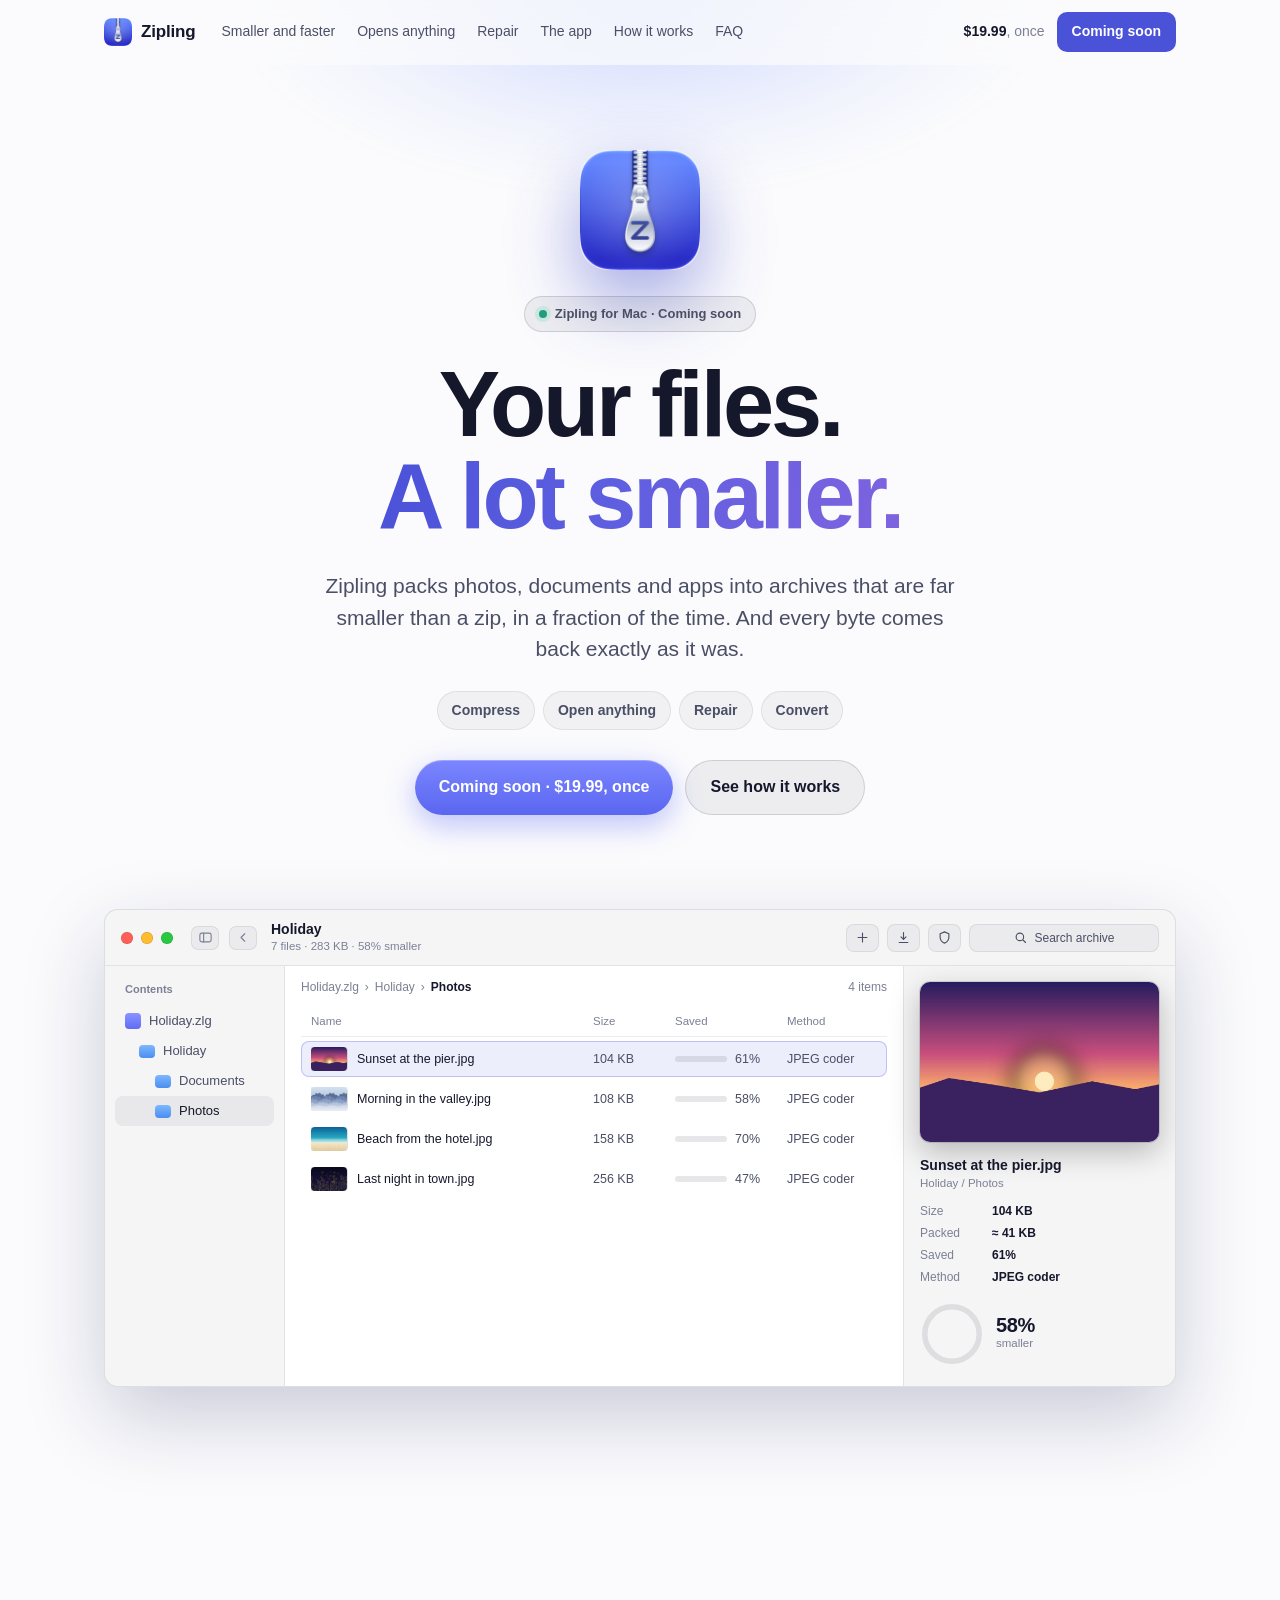
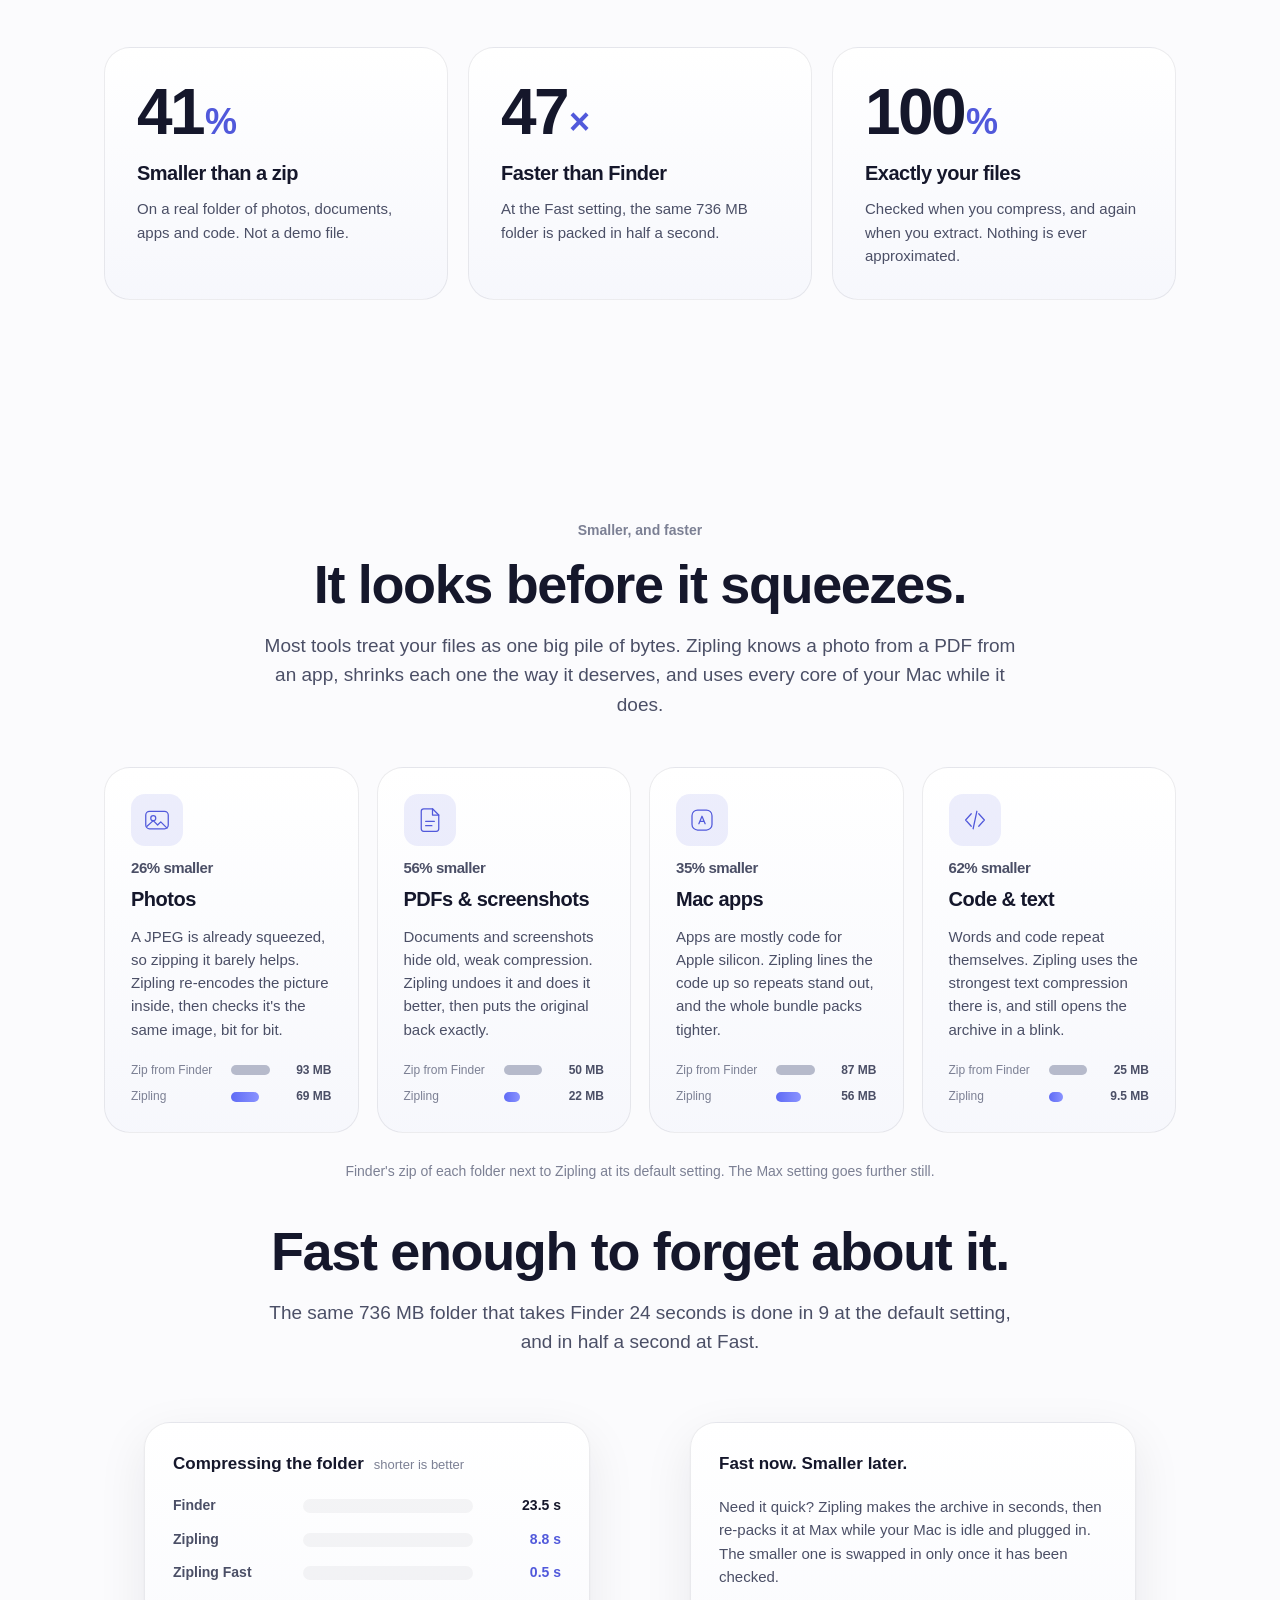
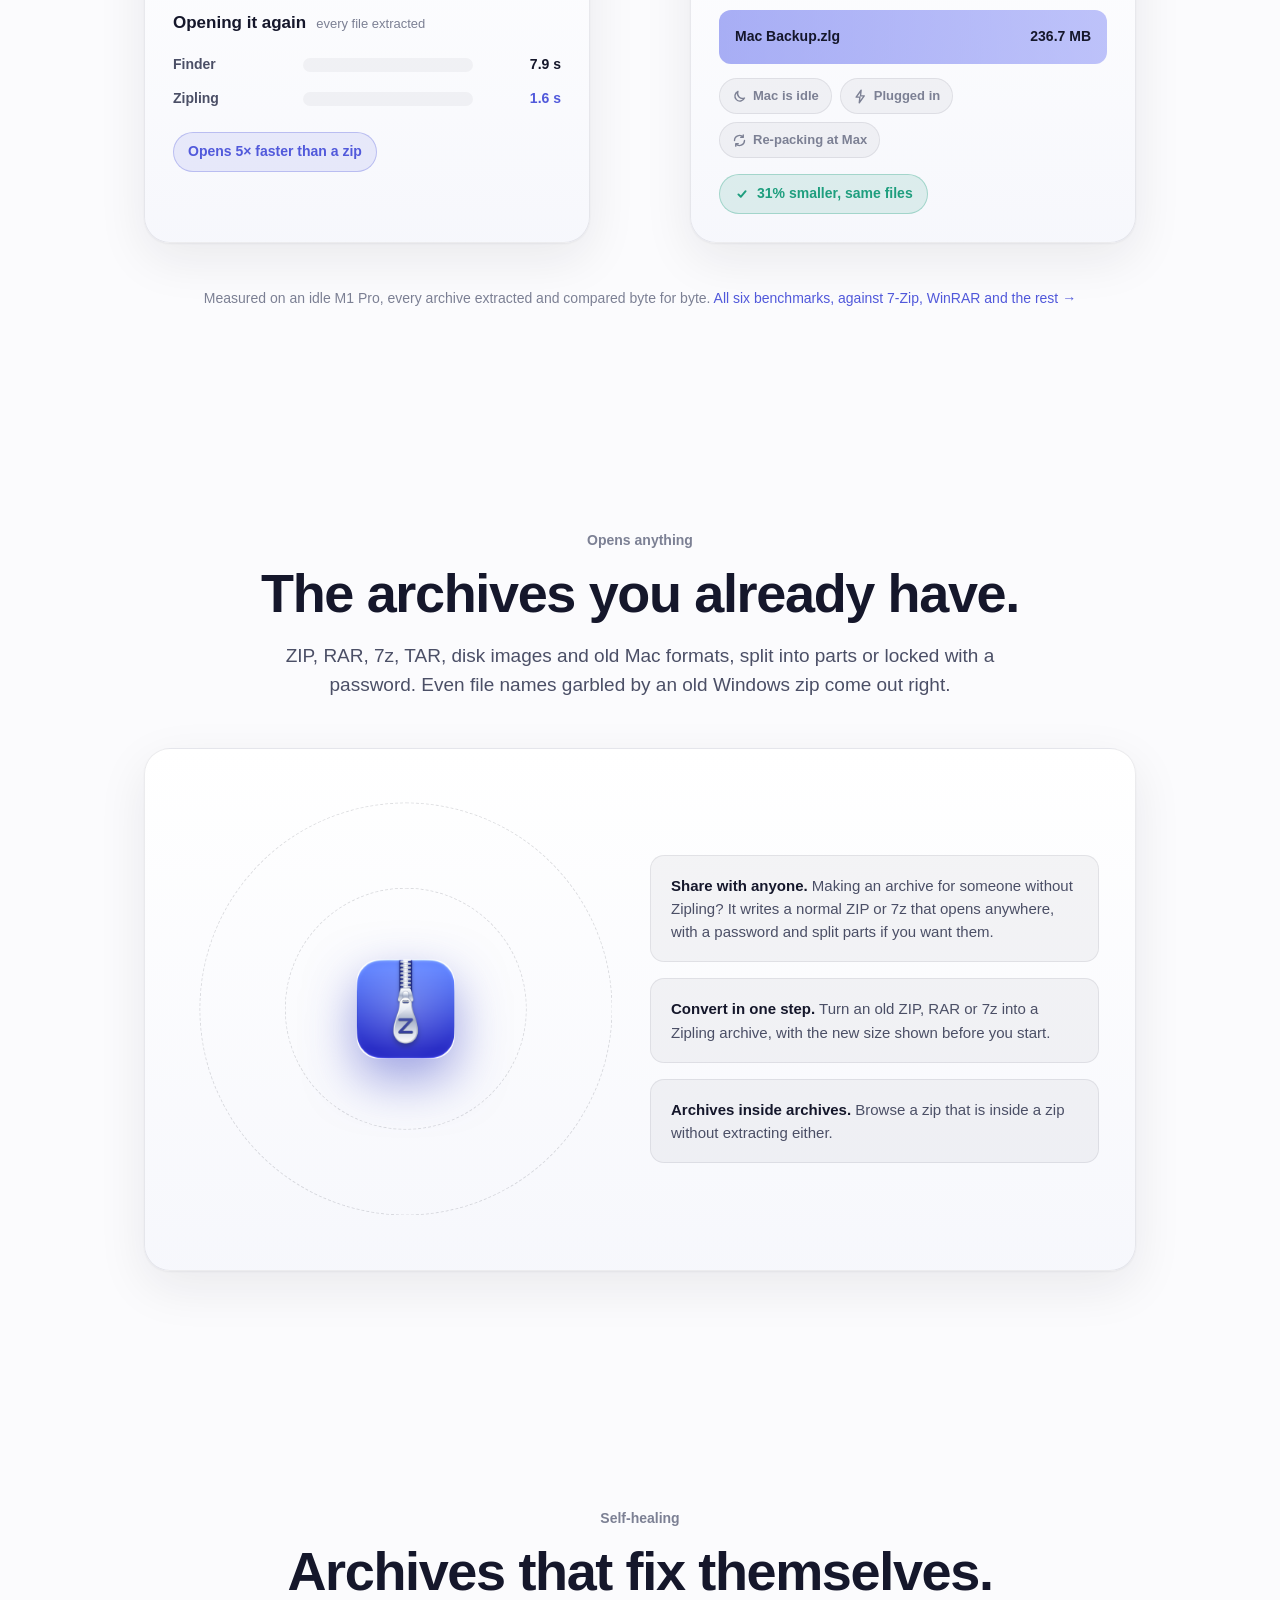
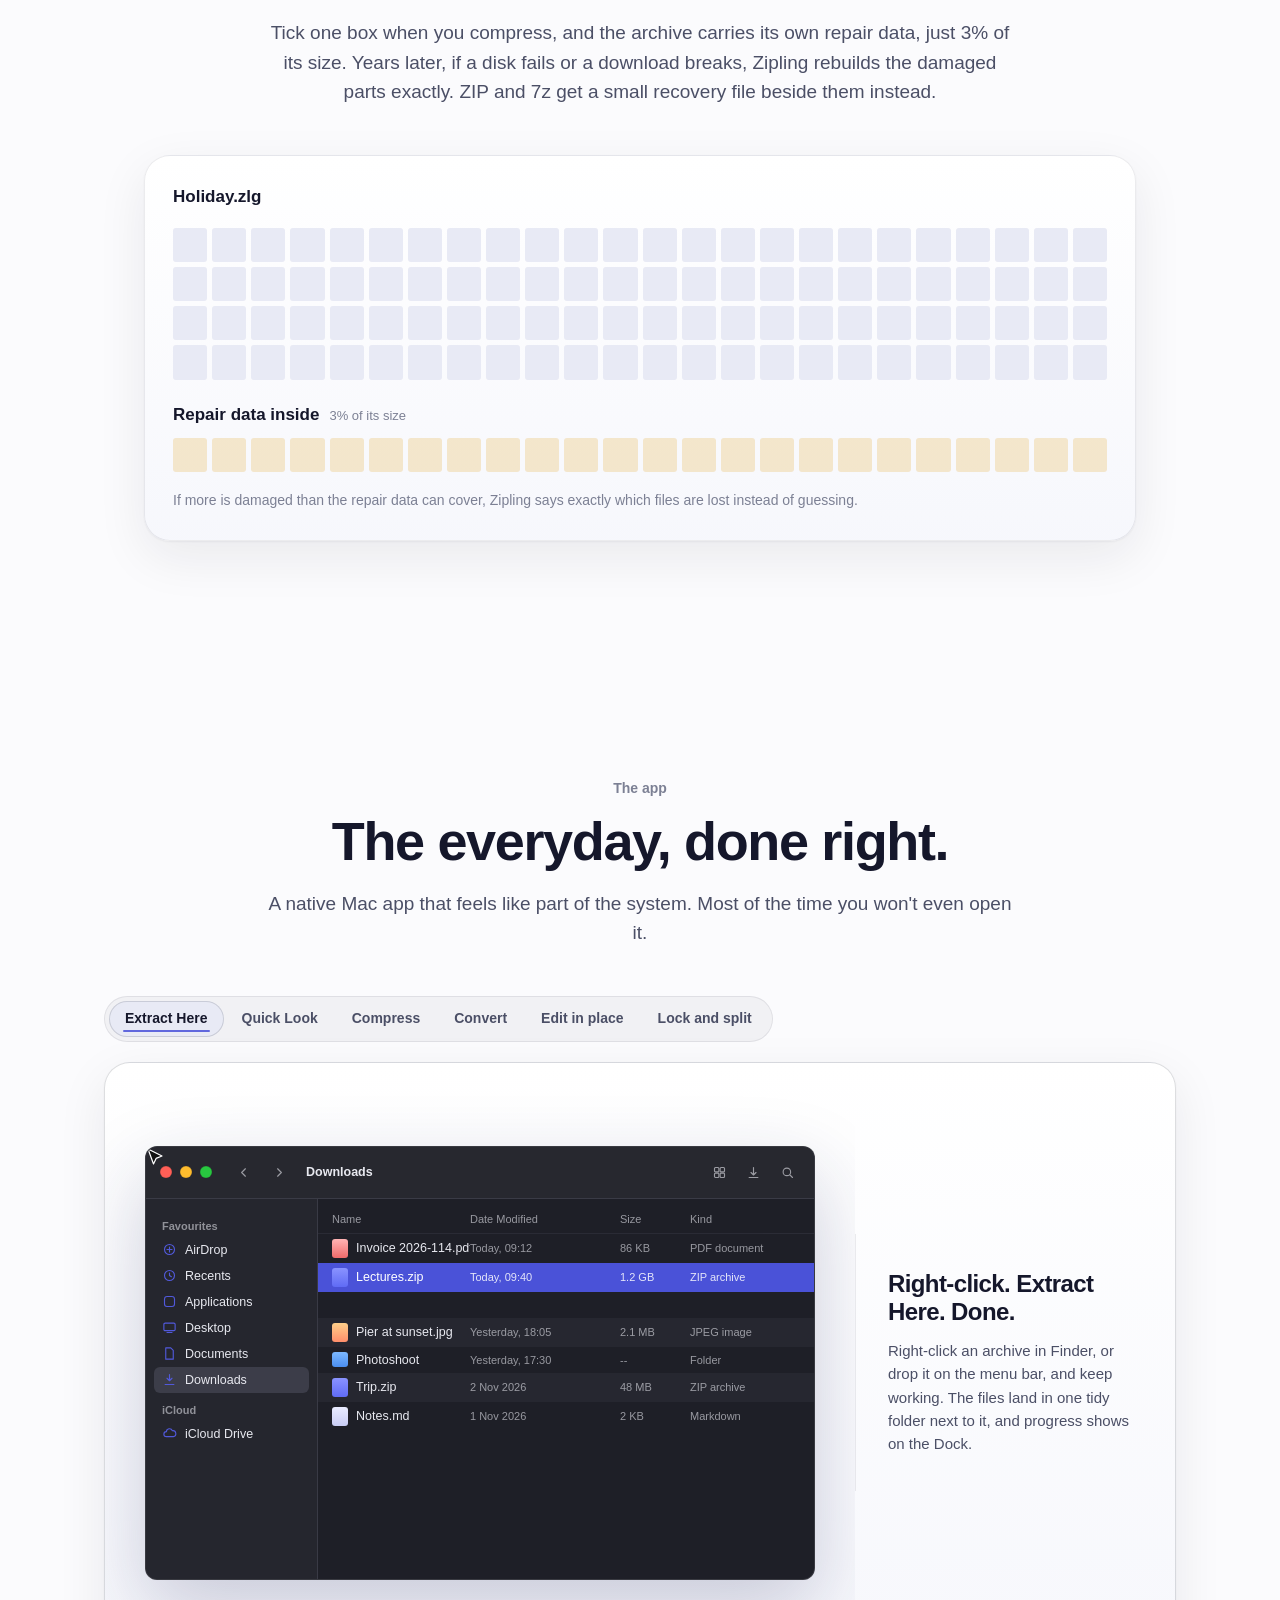
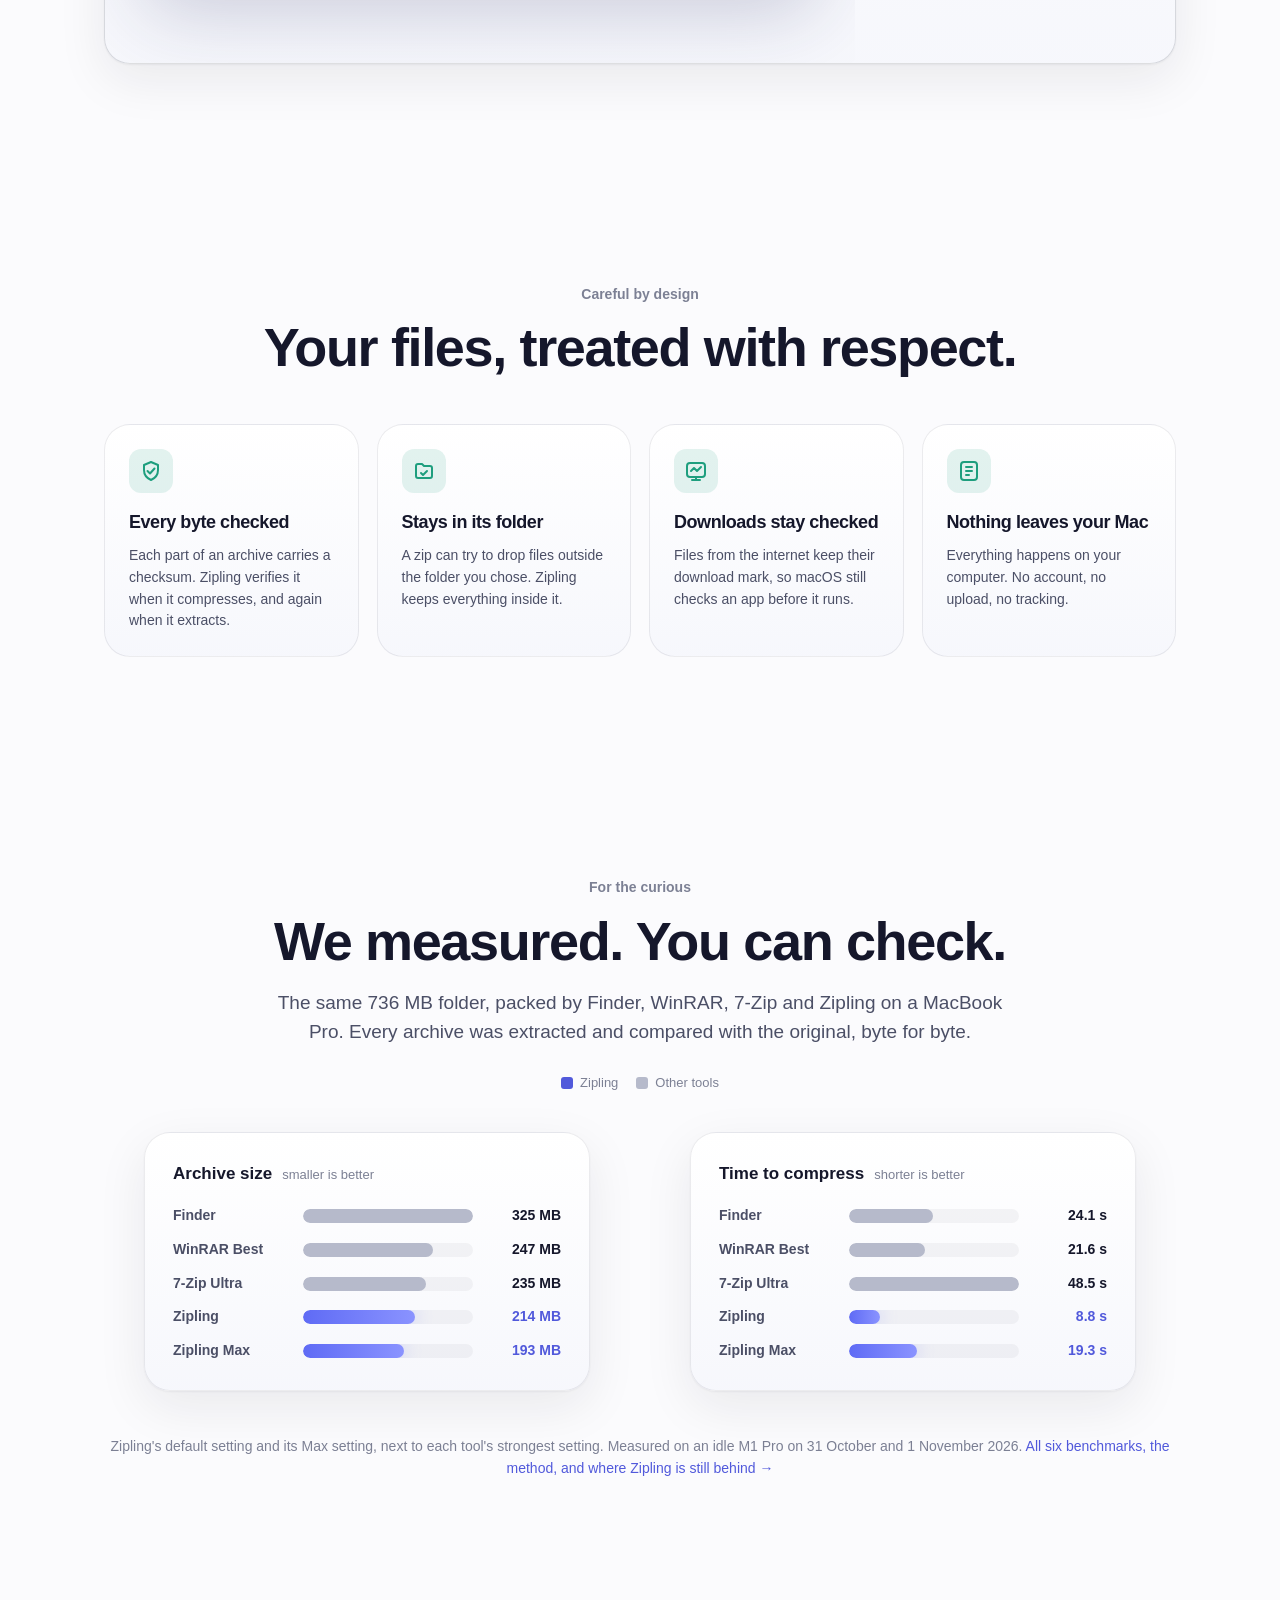
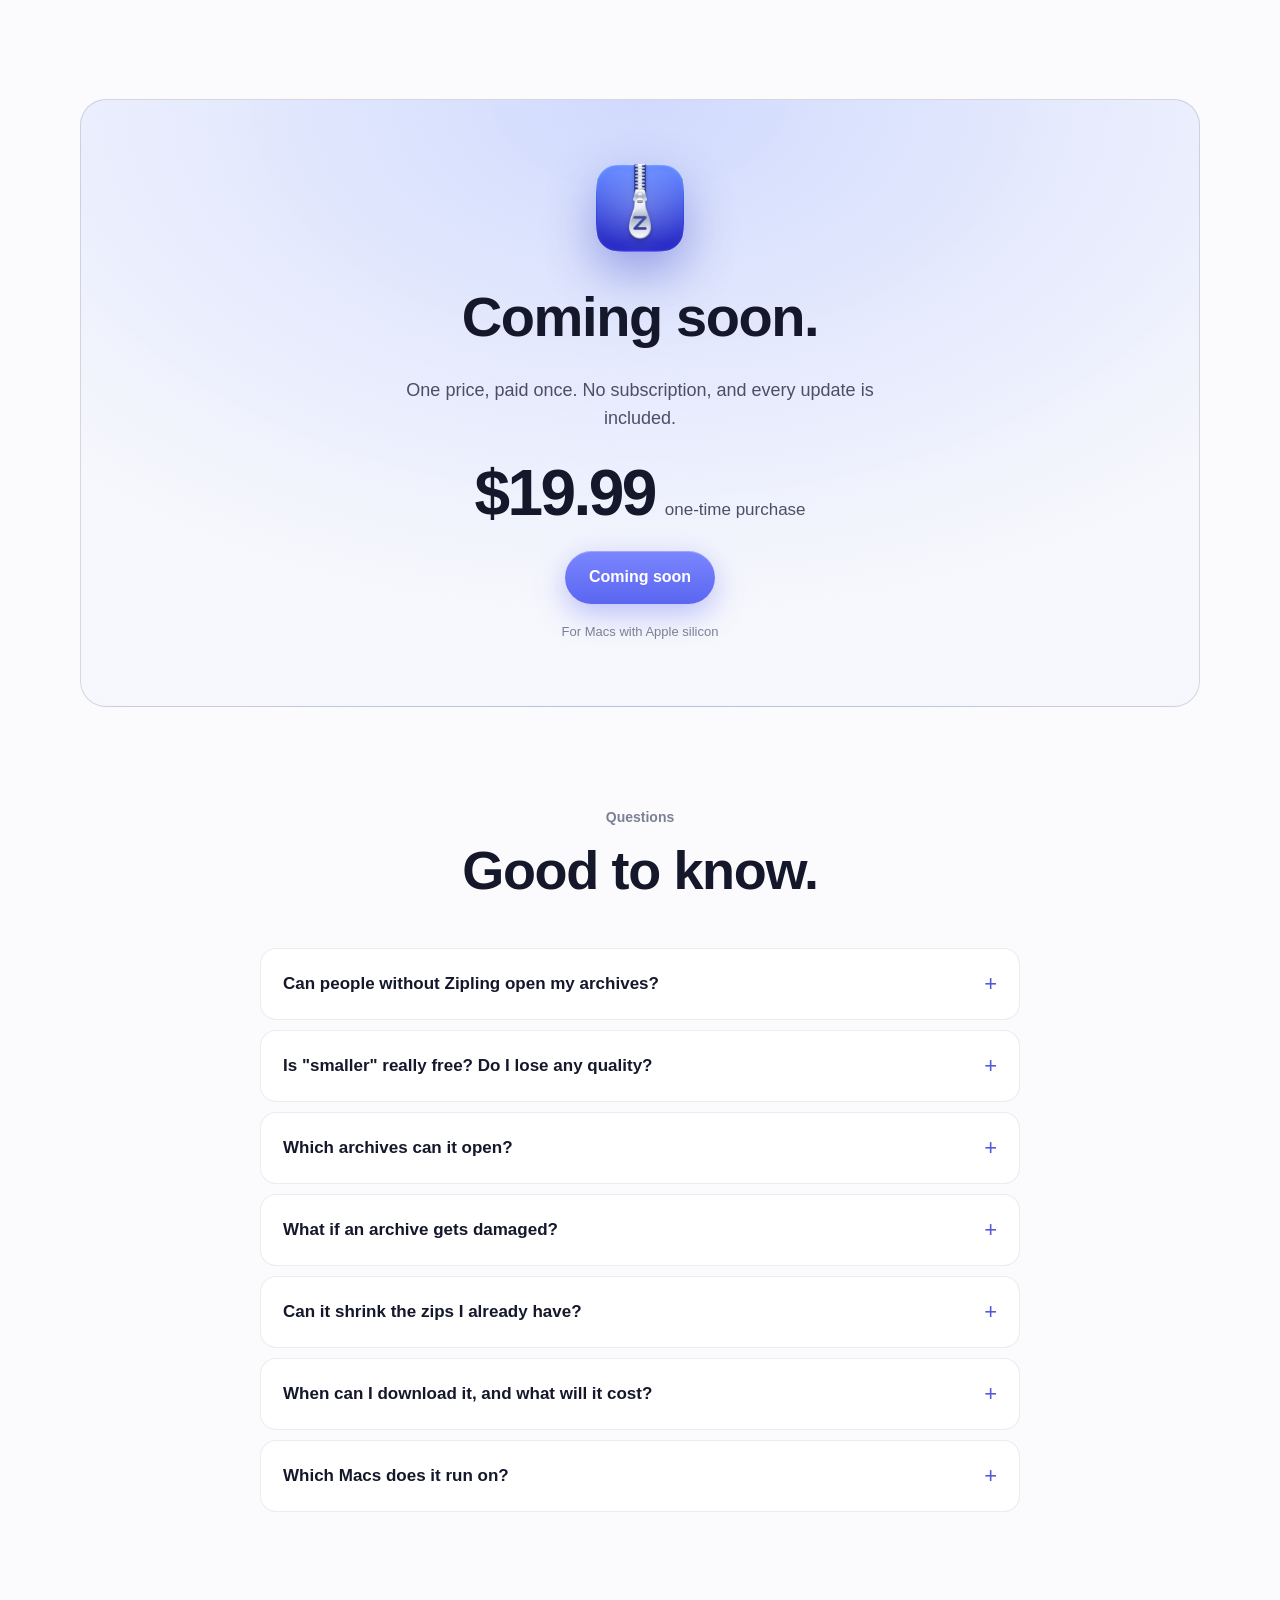
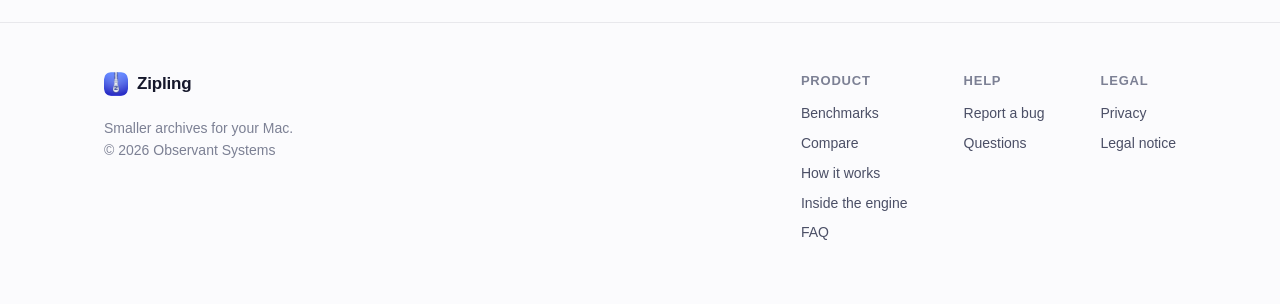
==== commit 1a6f2112: "The new pages use the site's own assets folder" ====
--- a/index.html
+++ b/index.html
@@ -12,7 +12,7 @@
   <meta property="og:title" content="Zipling — Your files, a lot smaller">
   <meta property="og:description" content="Zipling packs photos, documents and apps into archives far smaller than a zip, in a fraction of the time, and brings every byte back exactly. Coming soon for Mac, $19.99 once.">
   <meta property="og:image" content="https://www.zipling.app/assets/og.jpg">
-  <link rel="icon" href="../site/assets/favicon.png" type="image/png">
+  <link rel="icon" href="assets/favicon.png" type="image/png">
   <link rel="stylesheet" href="next.css">
   <link rel="stylesheet" href="c.css">
   <script>document.documentElement.classList.add("js")</script>
@@ -25,7 +25,7 @@
   <header class="nav">
     <div class="nav-inner">
       <a class="brand" href="#top" aria-label="Zipling home">
-        <img src="../site/assets/icon-512.png" alt="" width="28" height="28">
+        <img src="assets/icon-512.png" alt="" width="28" height="28">
         <span>Zipling</span>
       </a>
       <nav aria-label="Site">
@@ -49,7 +49,7 @@
     <section class="hero" id="top">
       <div class="glow" aria-hidden="true"></div>
       <div class="wrap hero-inner">
-        <div class="hero-icon reveal"><img src="../site/assets/icon-512.png" alt="The Zipling app icon" width="128" height="128"></div>
+        <div class="hero-icon reveal"><img src="assets/icon-512.png" alt="The Zipling app icon" width="128" height="128"></div>
         <p class="eyebrow reveal"><span class="dot" aria-hidden="true"></span>Zipling for Mac · Coming soon</p>
         <h1 class="reveal">Your files.<br><span class="grad">A lot smaller.</span></h1>
         <p class="lede reveal">Zipling packs photos, documents and apps into archives that are far smaller than a zip, in a fraction of the time. And every byte comes back exactly as it was.</p>
@@ -251,7 +251,7 @@
         <figure class="card formats reveal" data-scene="formats" aria-label="Formats Zipling opens">
           <div class="orbit-wrap" aria-hidden="true">
             <span class="ring r1"></span><span class="ring r2"></span>
-            <img class="core" src="../site/assets/icon-512.png" alt="" width="96" height="96">
+            <img class="core" src="assets/icon-512.png" alt="" width="96" height="96">
             <div class="orbit o1">
               <span class="slot" style="--a:0deg"><span class="cs"><b style="--at:.3s">ZIP</b></span></span>
               <span class="slot" style="--a:60deg"><span class="cs"><b style="--at:.38s">RAR</b></span></span>
@@ -580,7 +580,7 @@
     <!-- ============================== Get ============================== -->
     <section class="section get" id="get">
       <div class="wrap get-inner reveal">
-        <img src="../site/assets/icon-512.png" alt="" width="88" height="88">
+        <img src="assets/icon-512.png" alt="" width="88" height="88">
         <h2>Coming soon.</h2>
         <p class="sub">One price, paid once. No subscription, and every update is included.</p>
         <p class="price"><span class="amount">$19.99</span><span class="per">one-time purchase</span></p>
@@ -636,7 +636,7 @@
   <footer class="footer">
     <div class="wrap footer-inner">
       <div class="footer-brand">
-        <a class="brand" href="#top"><img src="../site/assets/icon-512.png" alt="" width="24" height="24"><span>Zipling</span></a>
+        <a class="brand" href="#top"><img src="assets/icon-512.png" alt="" width="24" height="24"><span>Zipling</span></a>
         <p>Smaller archives for your Mac.<br>© 2026 Observant Systems</p>
       </div>
       <nav class="footer-cols" aria-label="Footer">
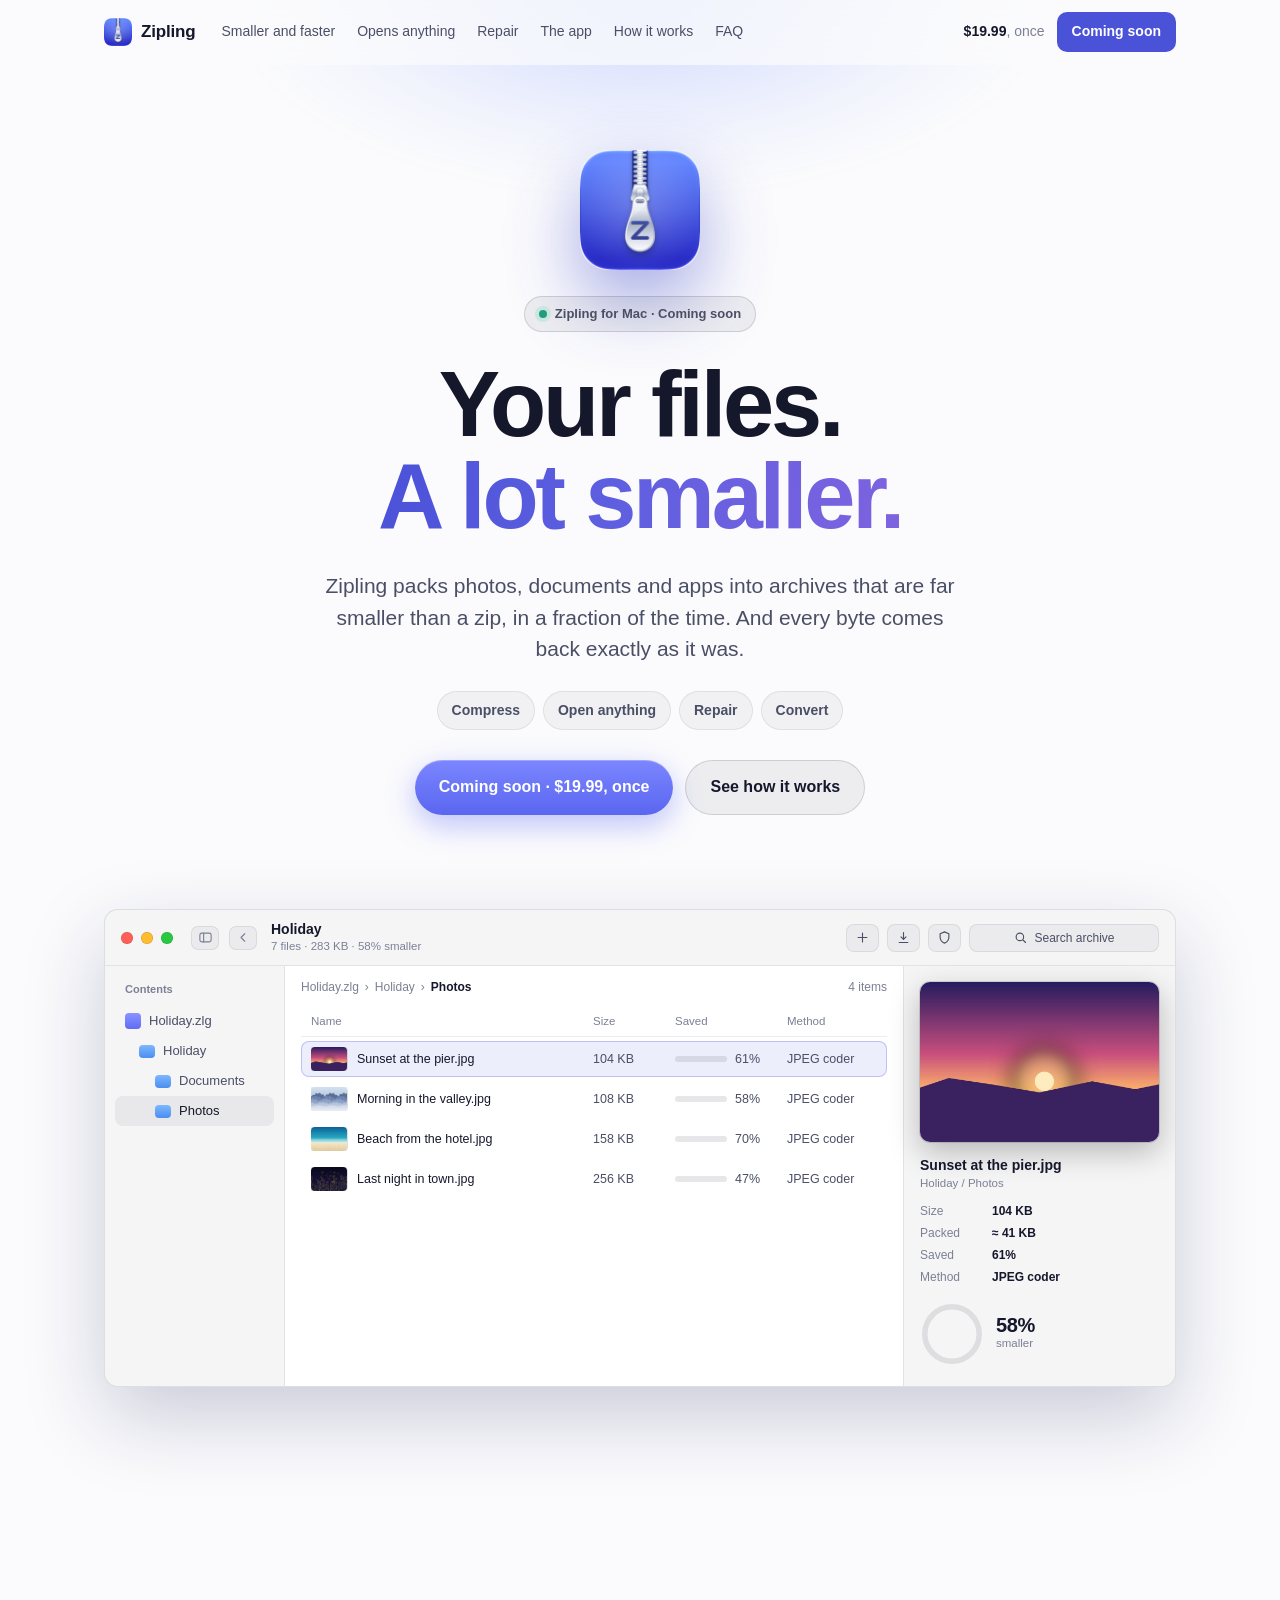
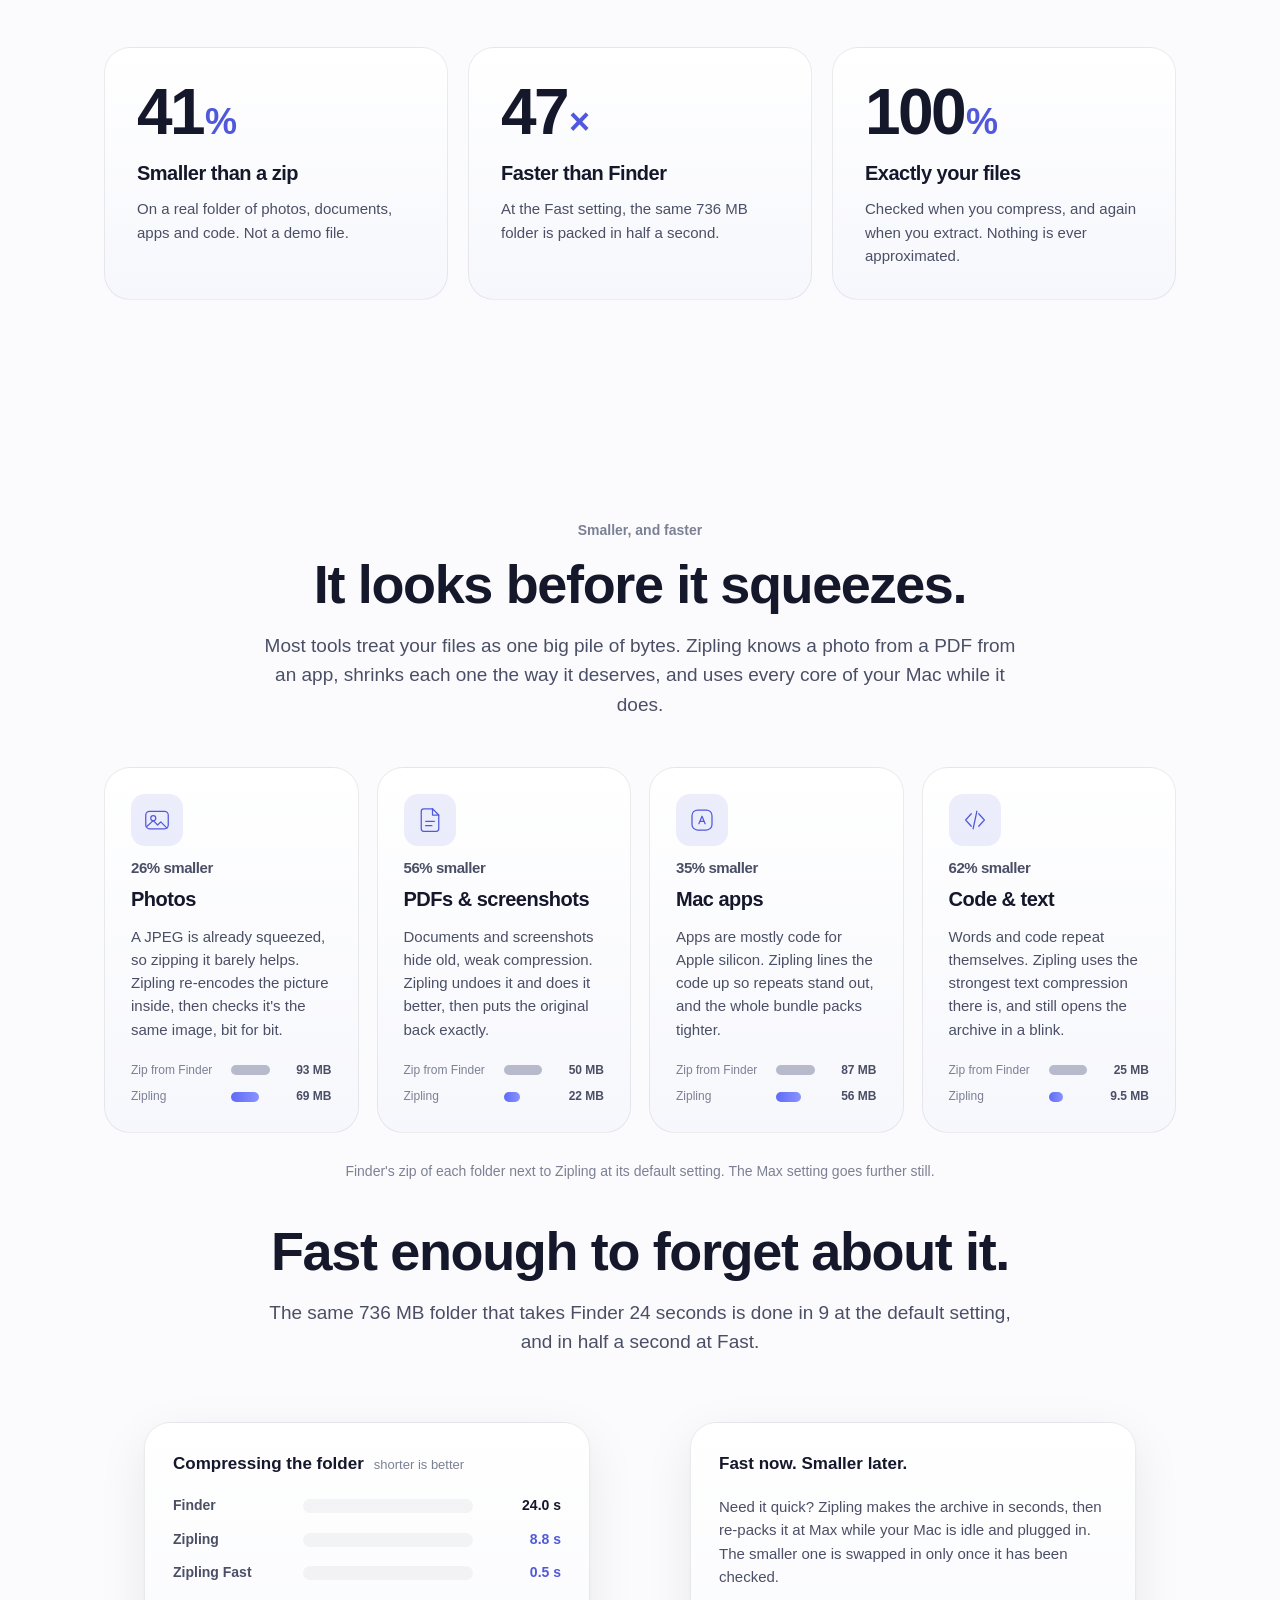
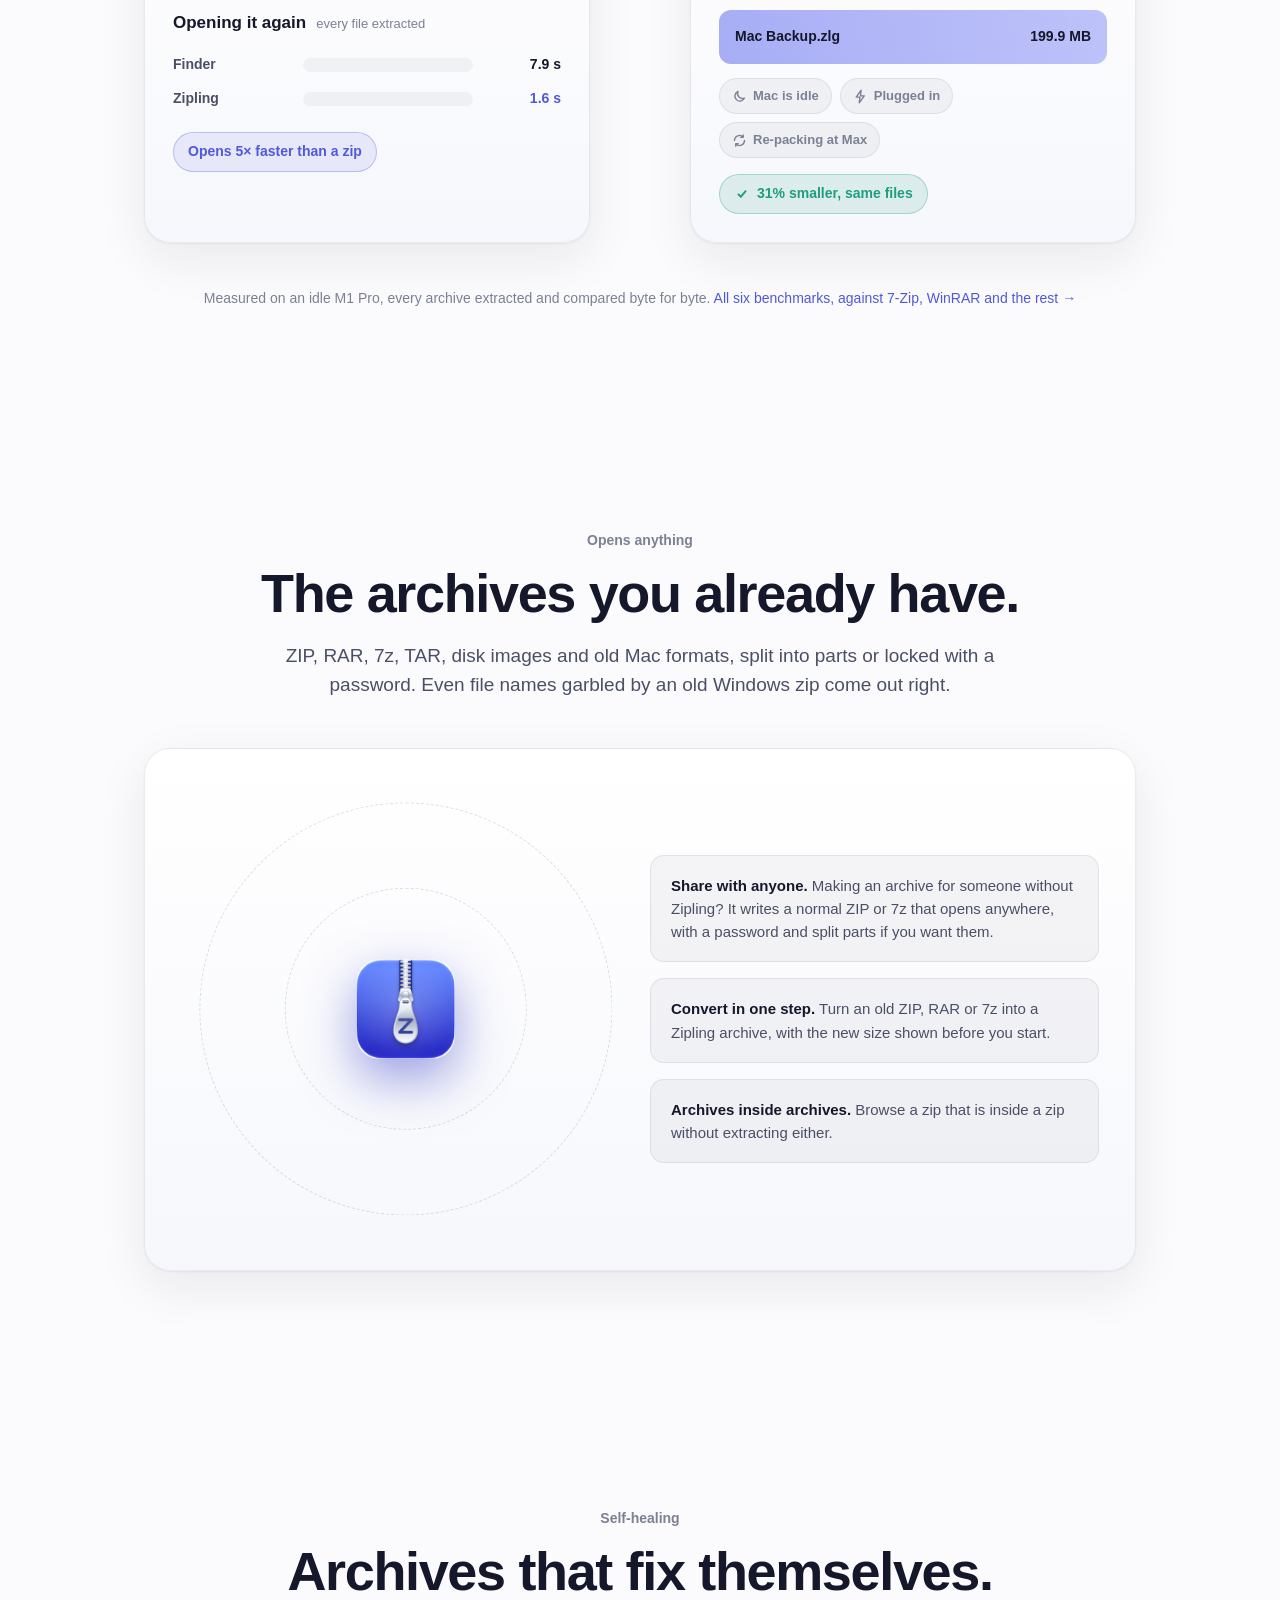
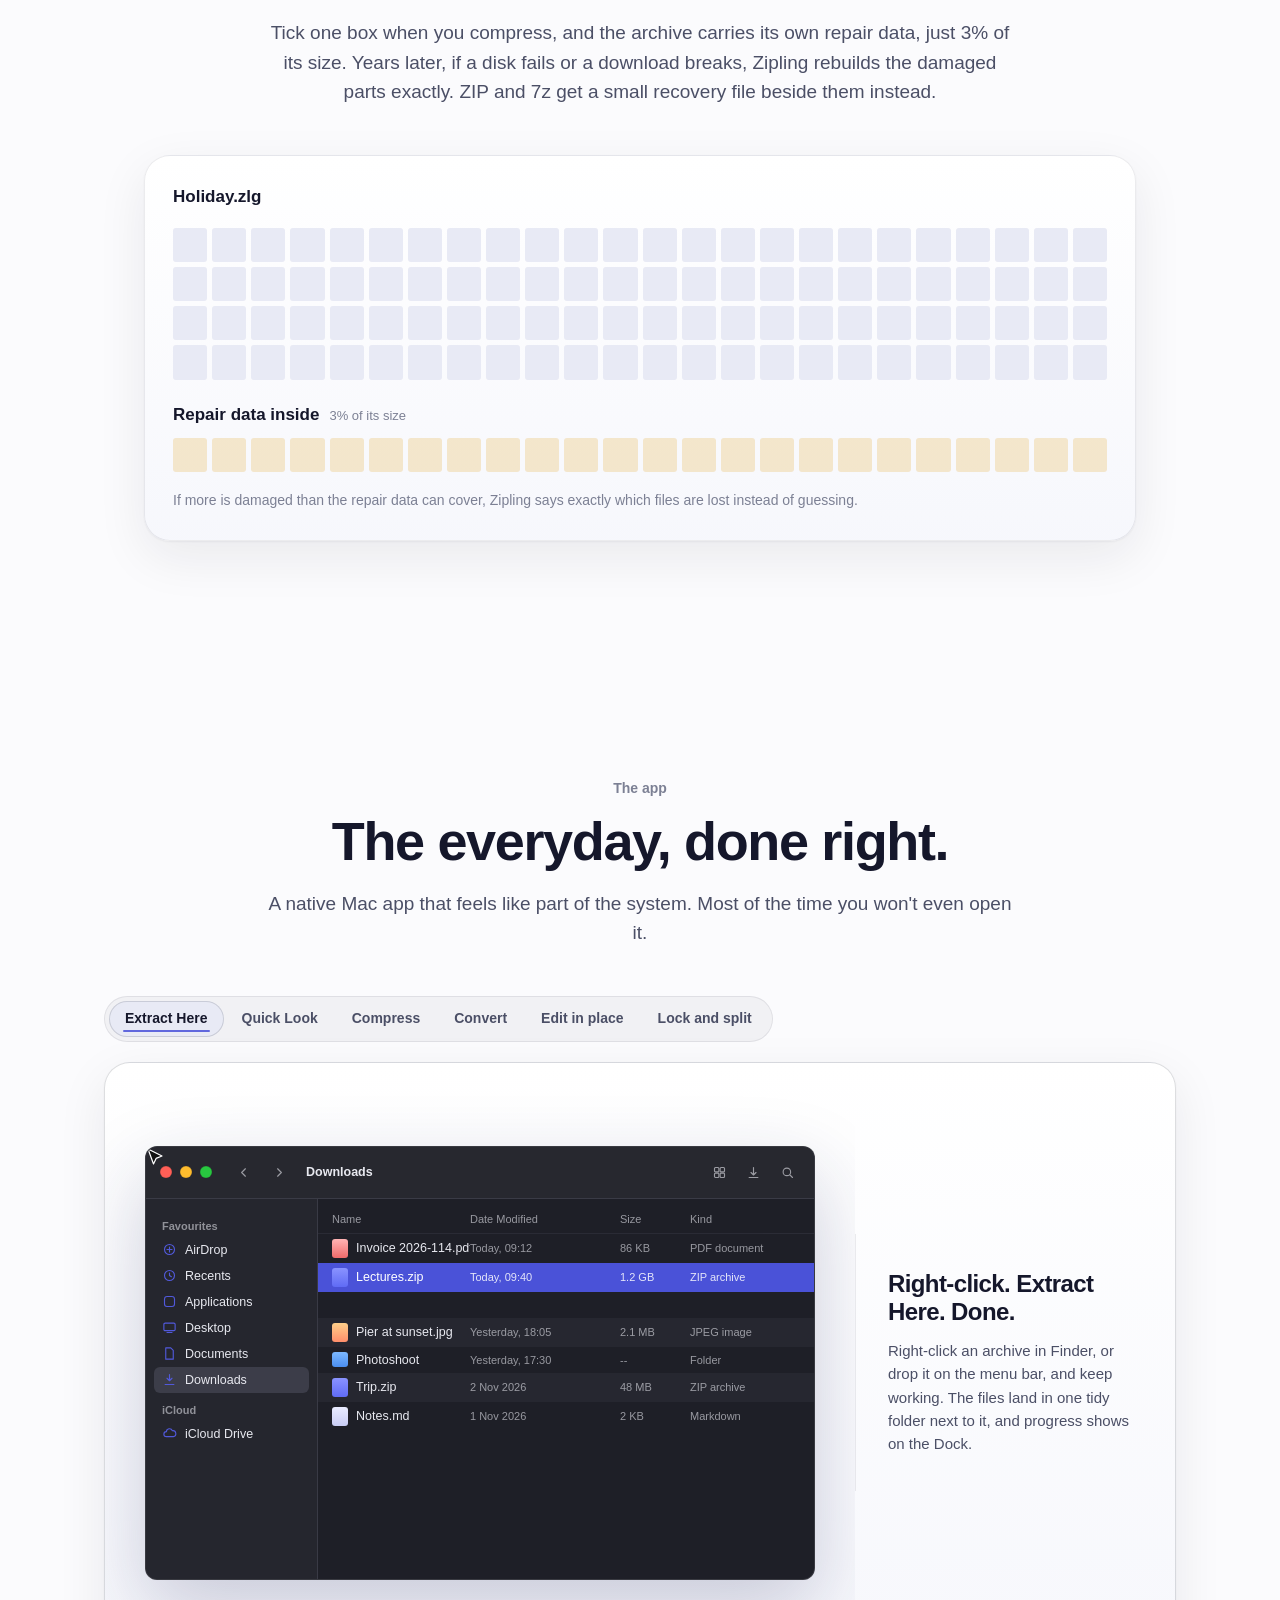
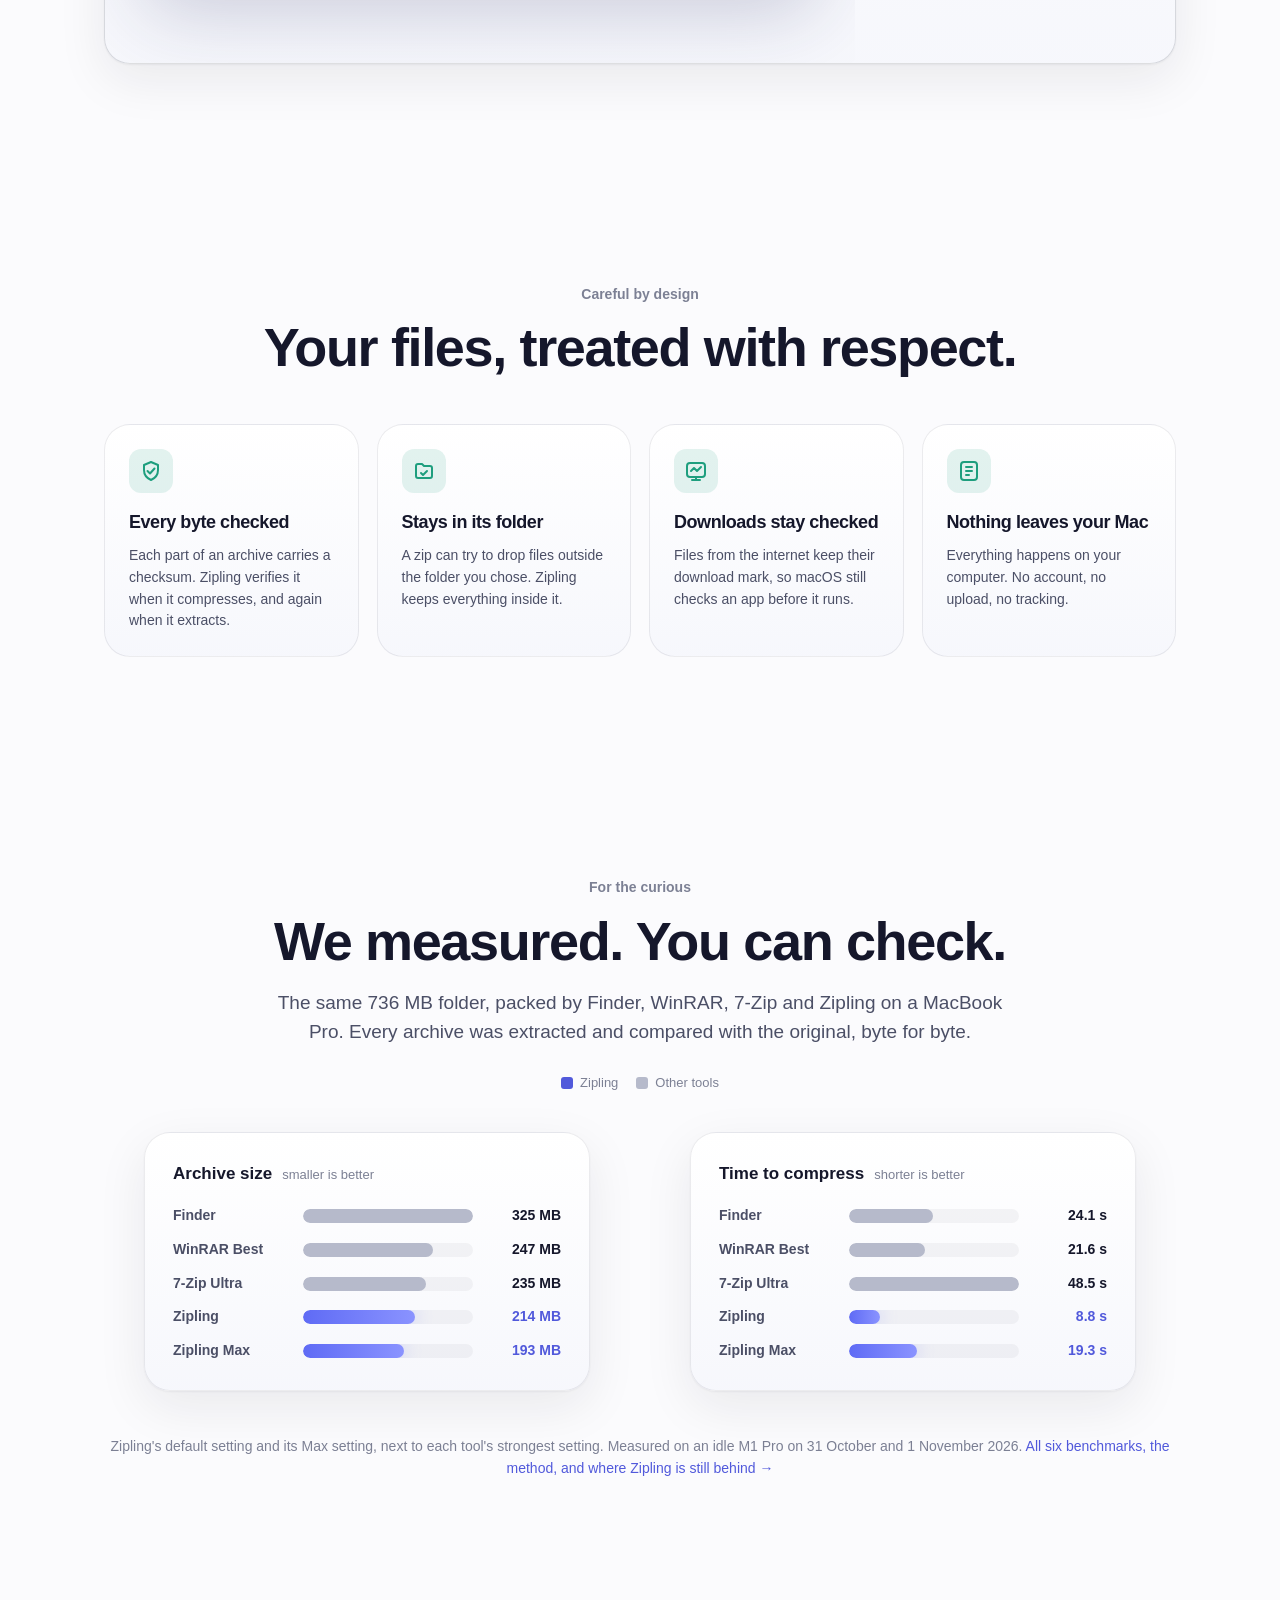
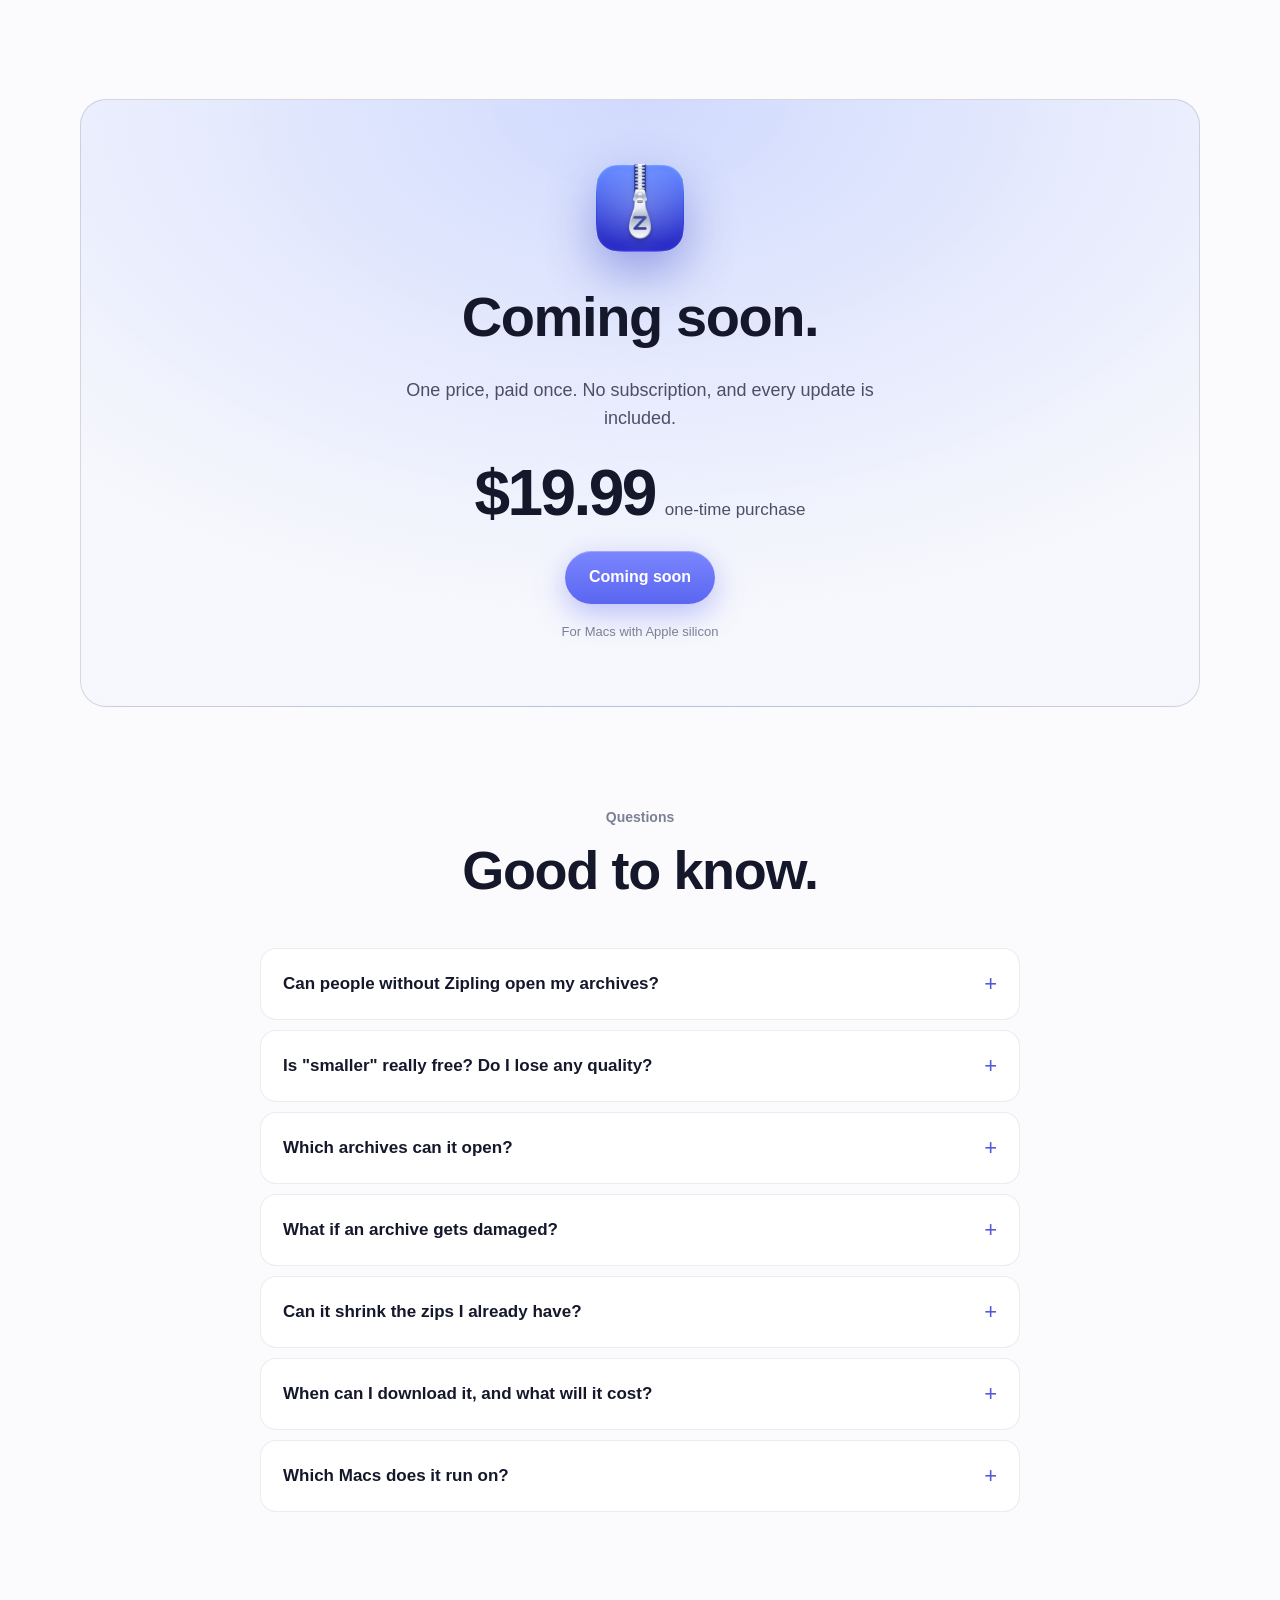
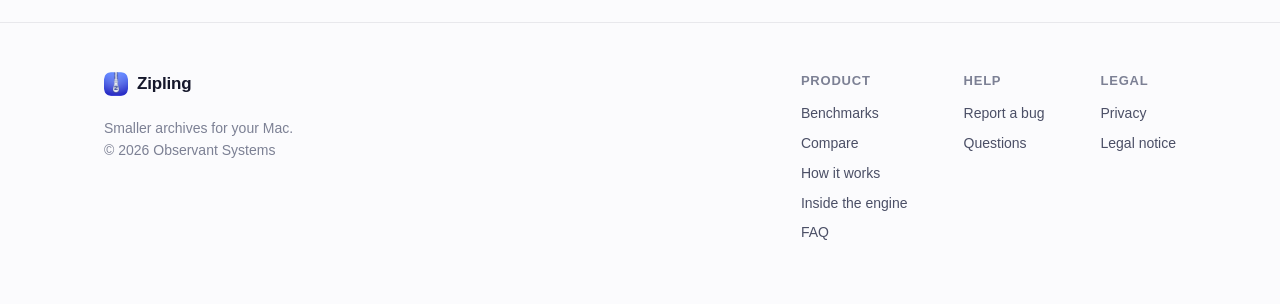
==== commit 5b522b37: "Links between the new pages and the rest of the site are relative" ====
--- a/index.html
+++ b/index.html
@@ -236,7 +236,7 @@
             </div>
           </figure>
         </div>
-        <p class="footnote reveal">Measured on an idle M1 Pro, every archive extracted and compared byte for byte. <a href="../site/benchmarks.html">All six benchmarks, against 7-Zip, WinRAR and the rest →</a></p>
+        <p class="footnote reveal">Measured on an idle M1 Pro, every archive extracted and compared byte for byte. <a href="benchmarks.html">All six benchmarks, against 7-Zip, WinRAR and the rest →</a></p>
       </div>
     </section>
 
@@ -573,7 +573,7 @@
             </div>
           </figure>
         </div>
-        <p class="footnote reveal">Zipling's default setting and its Max setting, next to each tool's strongest setting. Measured on an idle M1 Pro on 31 October and 1 November 2026. <a href="../site/benchmarks.html">All six benchmarks, the method, and where Zipling is still behind →</a></p>
+        <p class="footnote reveal">Zipling's default setting and its Max setting, next to each tool's strongest setting. Measured on an idle M1 Pro on 31 October and 1 November 2026. <a href="benchmarks.html">All six benchmarks, the method, and where Zipling is still behind →</a></p>
       </div>
     </section>
 
@@ -640,9 +640,9 @@
         <p>Smaller archives for your Mac.<br>© 2026 Observant Systems</p>
       </div>
       <nav class="footer-cols" aria-label="Footer">
-        <div><h3>Product</h3><a href="../site/benchmarks.html">Benchmarks</a><a href="../site/compare.html">Compare</a><a href="how.html">How it works</a><a href="../site/arca.html">Inside the engine</a><a href="#faq">FAQ</a></div>
+        <div><h3>Product</h3><a href="benchmarks.html">Benchmarks</a><a href="compare.html">Compare</a><a href="how.html">How it works</a><a href="arca.html">Inside the engine</a><a href="#faq">FAQ</a></div>
         <div><h3>Help</h3><a href="bug.html">Report a bug</a><a href="#faq">Questions</a></div>
-        <div><h3>Legal</h3><a href="../site/privacy.html">Privacy</a><a href="../site/legal.html">Legal notice</a></div>
+        <div><h3>Legal</h3><a href="privacy.html">Privacy</a><a href="legal.html">Legal notice</a></div>
       </nav>
     </div>
   </footer>
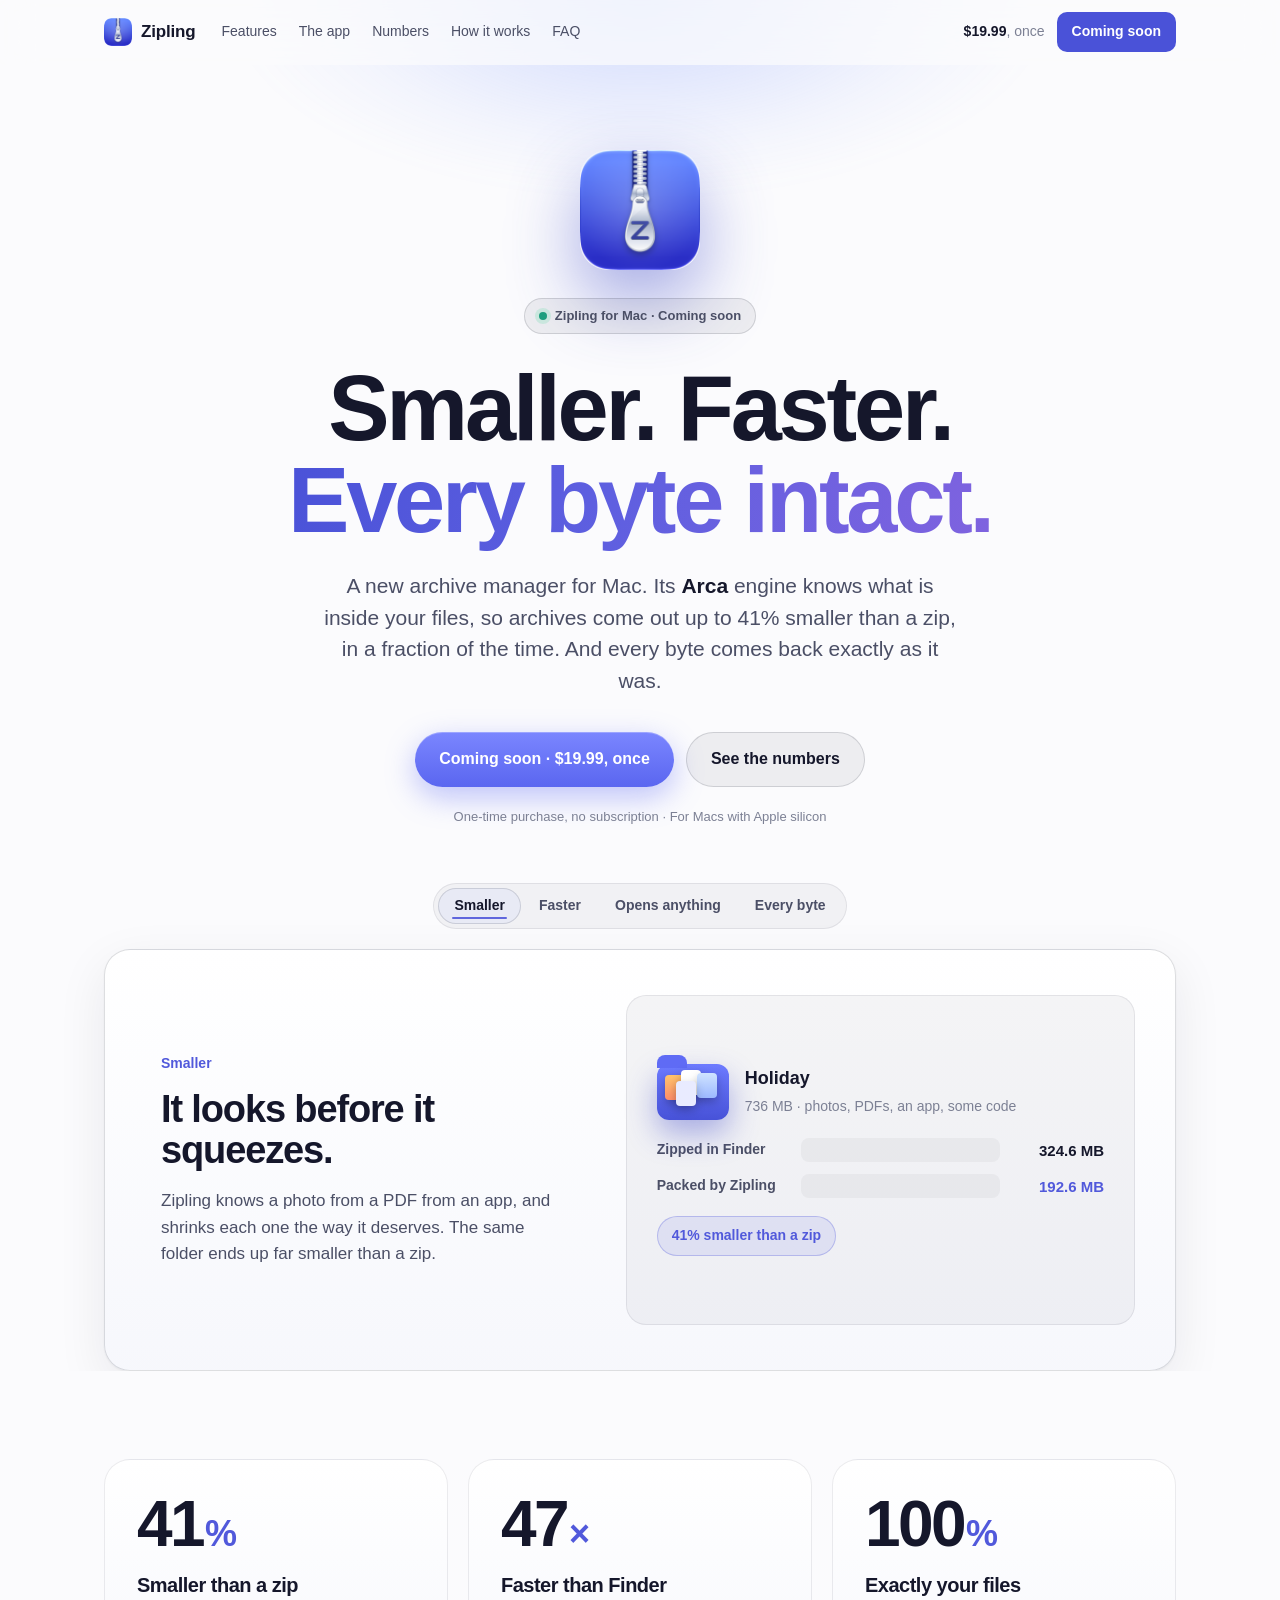
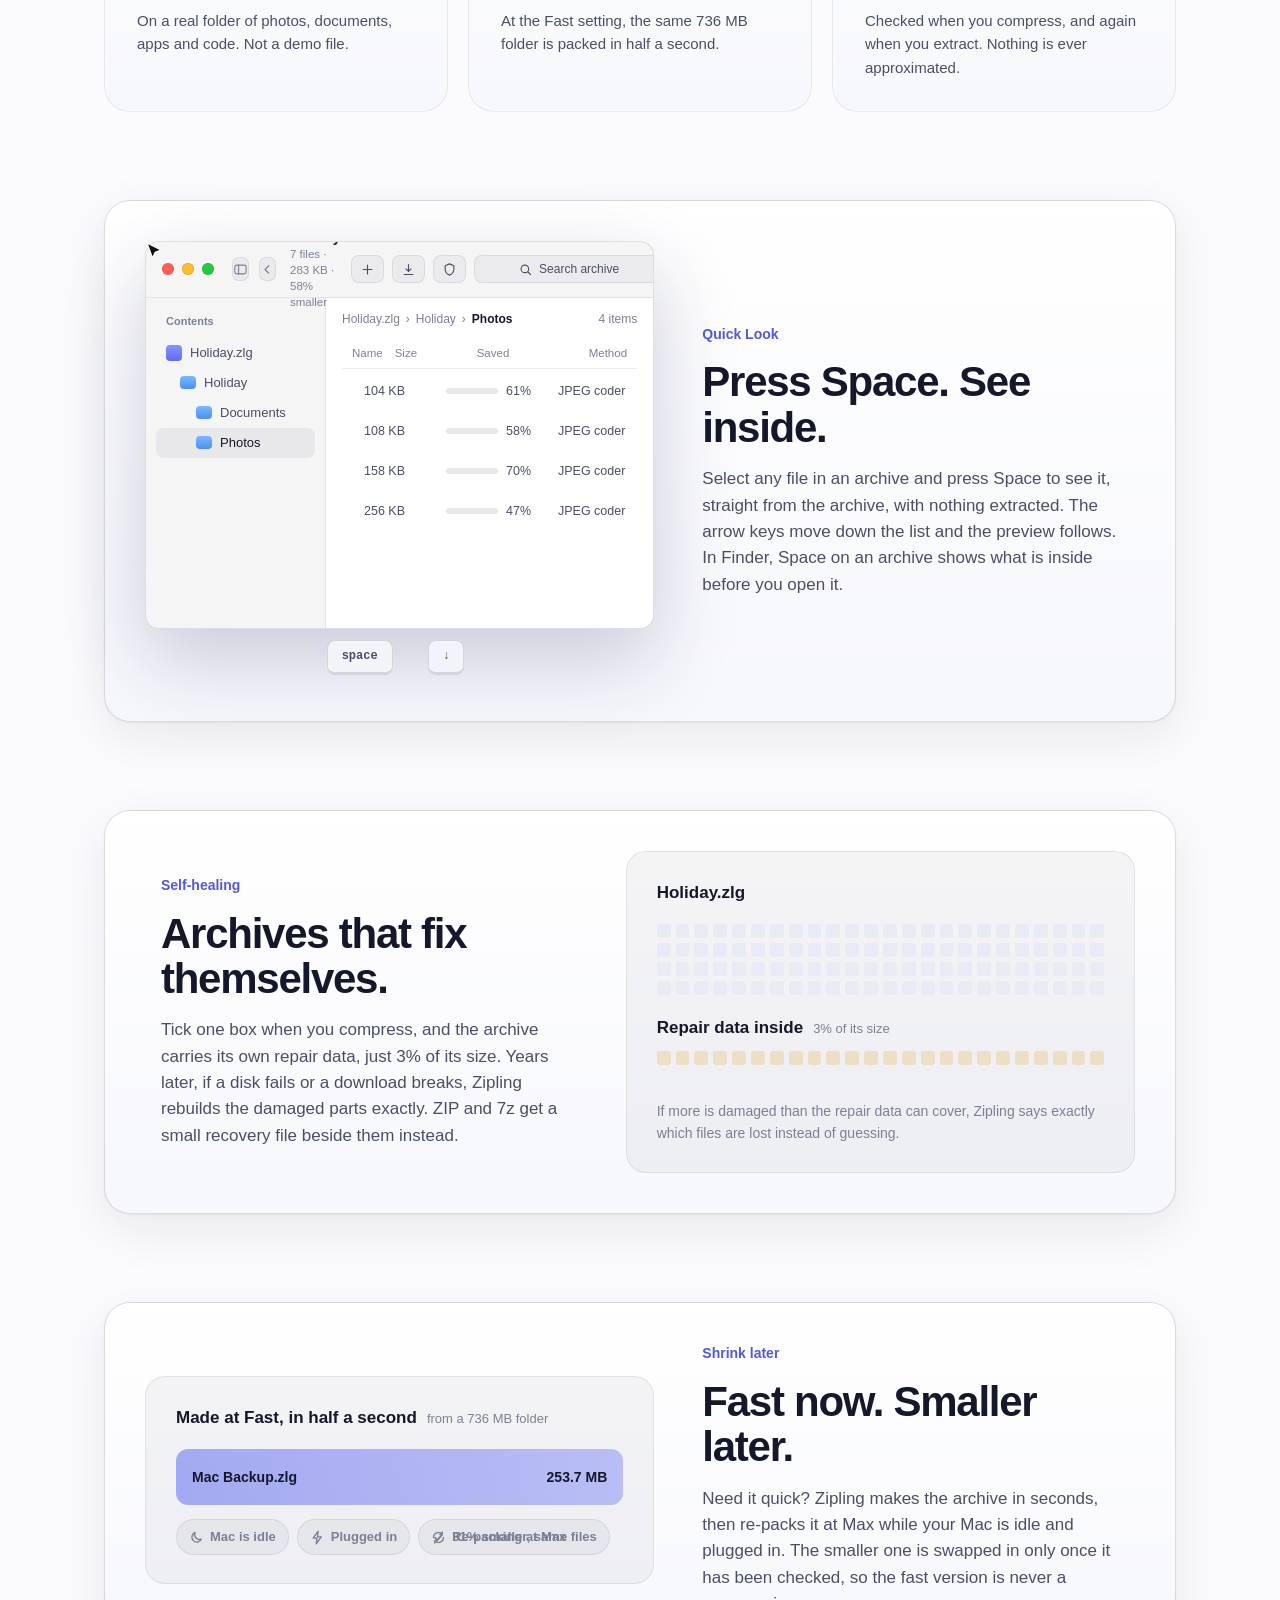
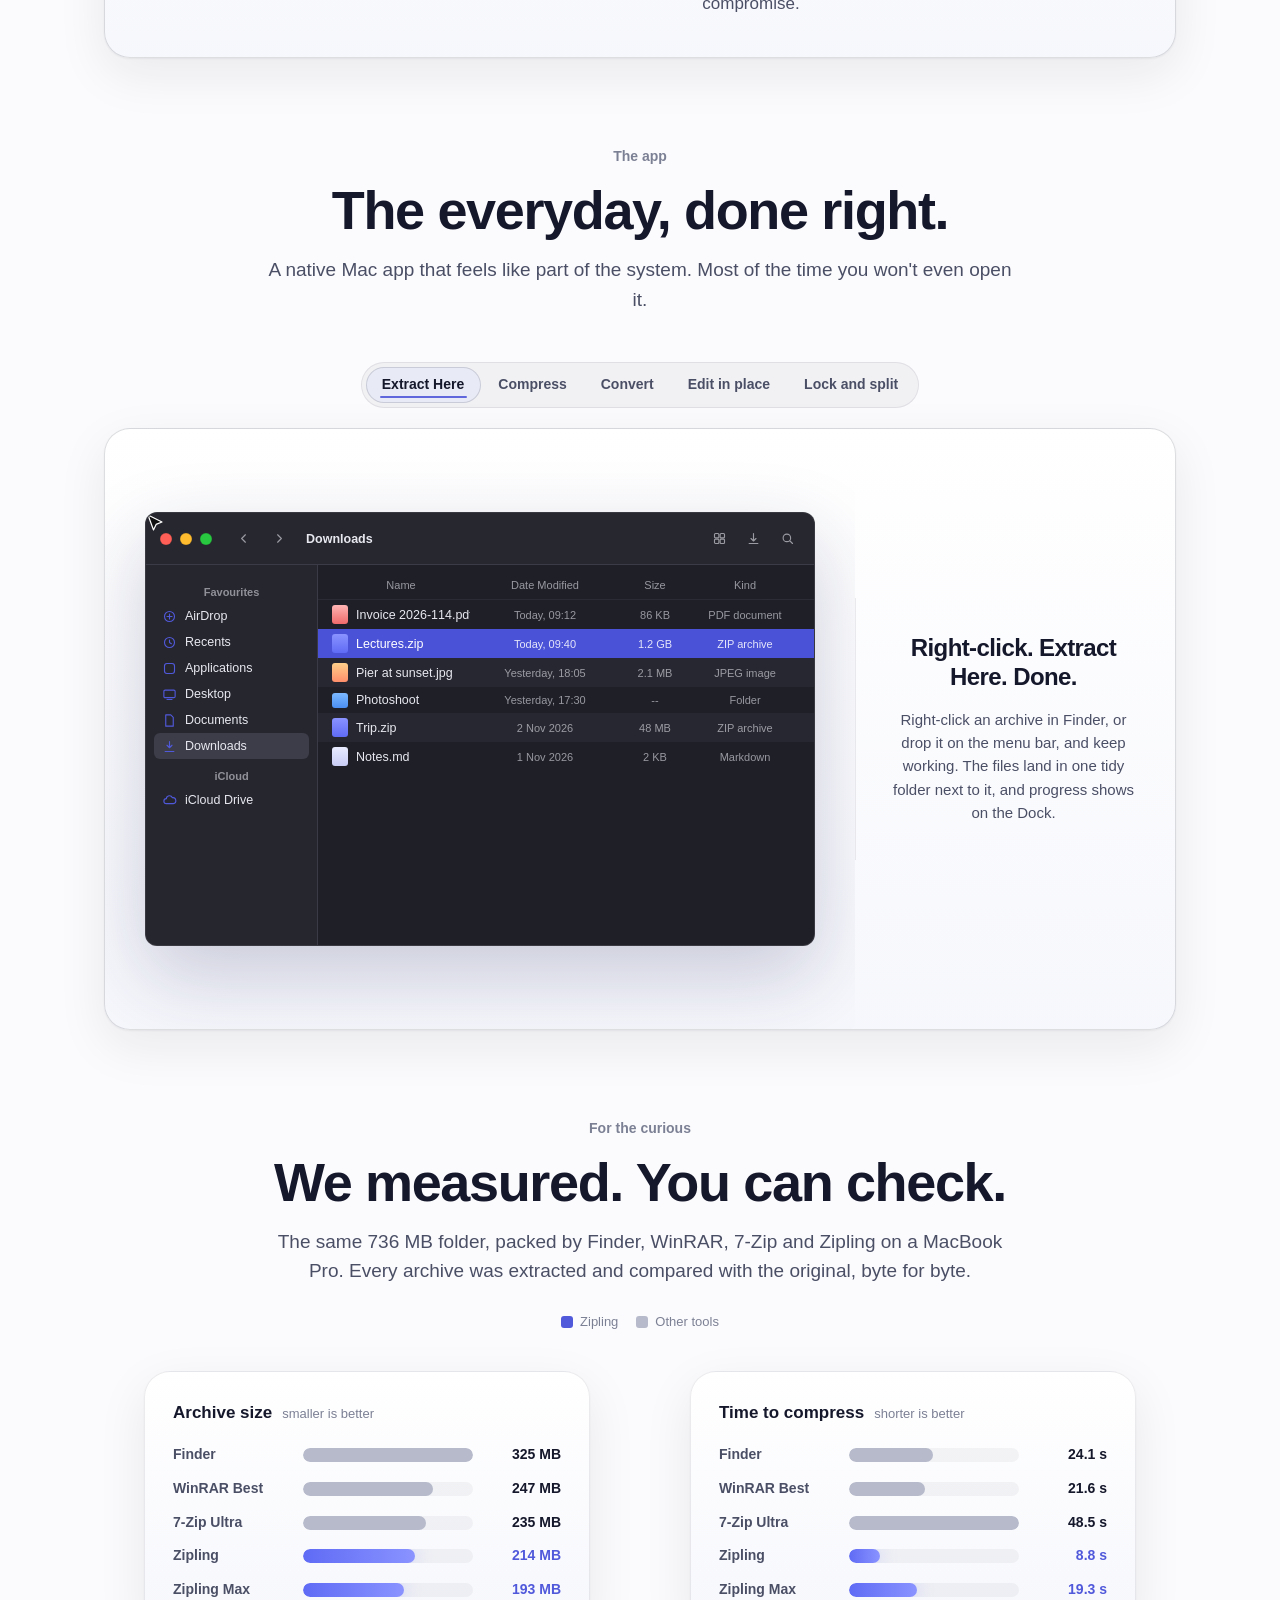
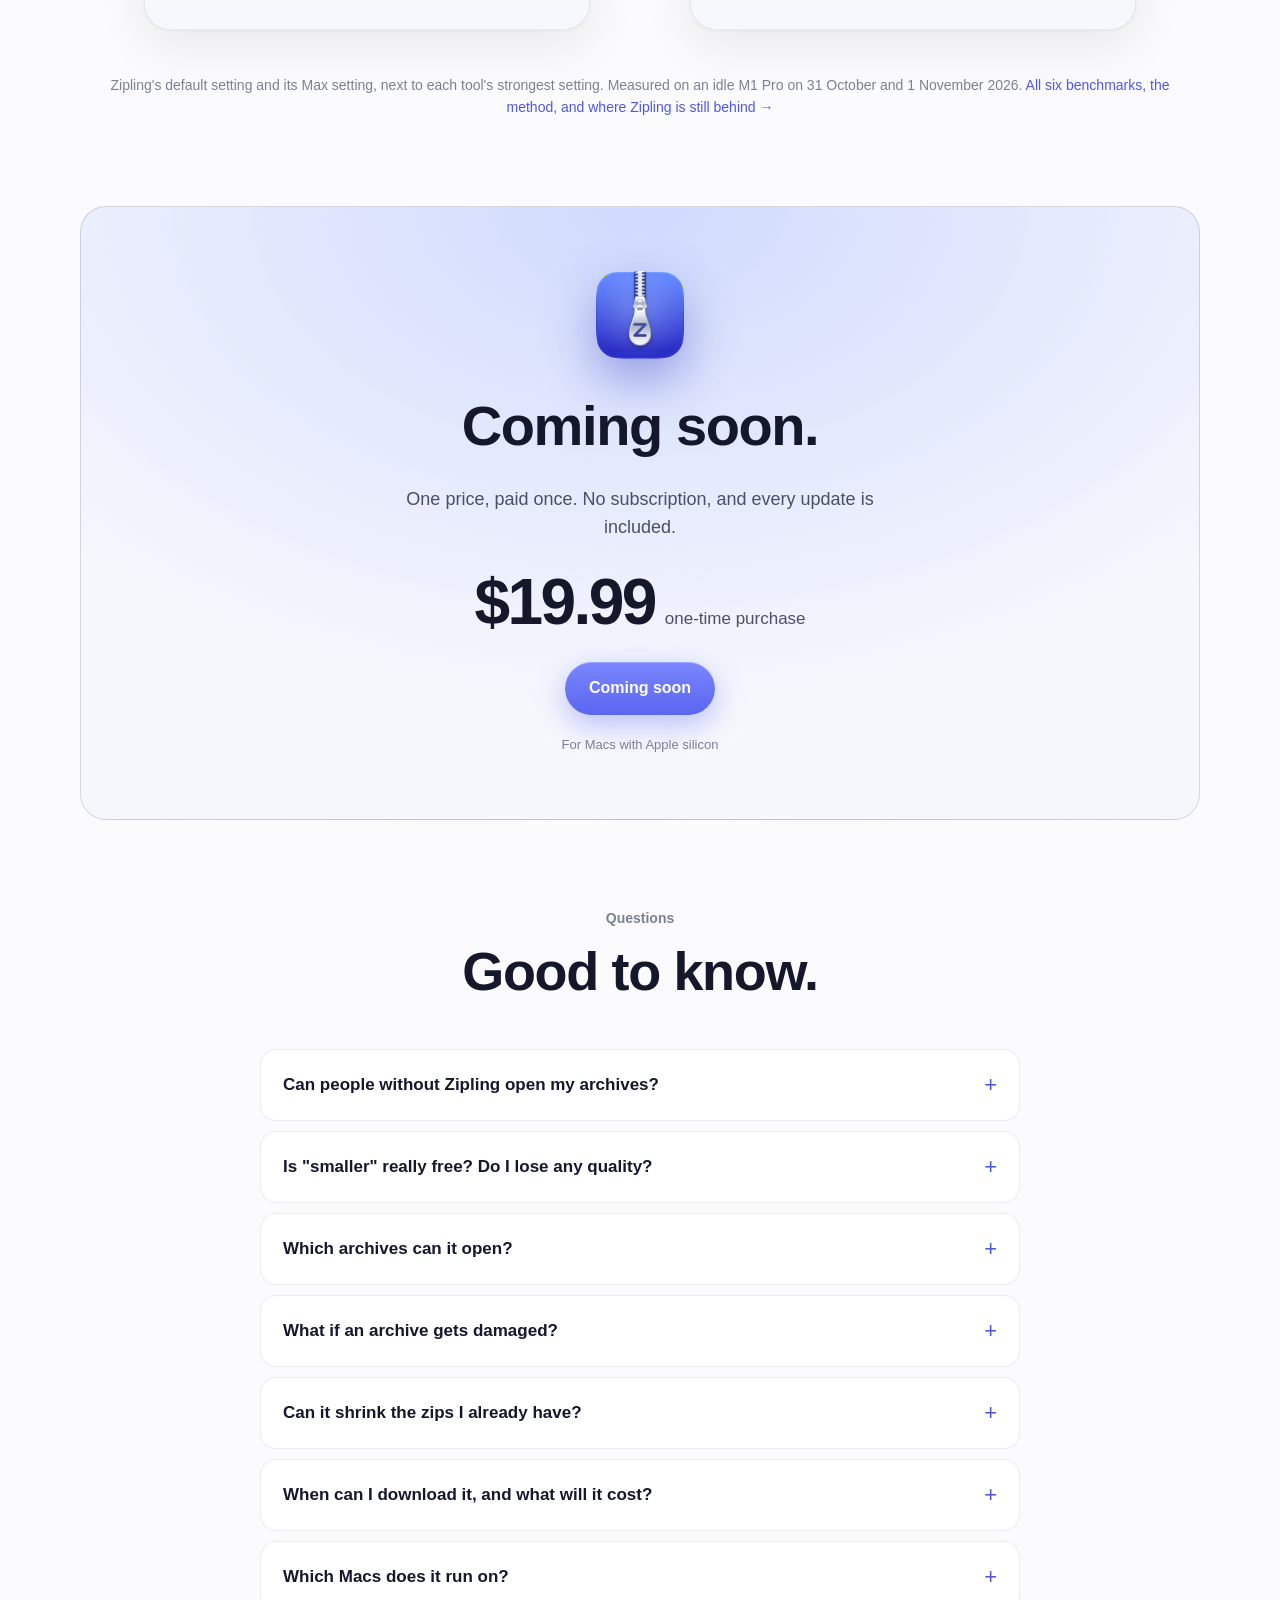
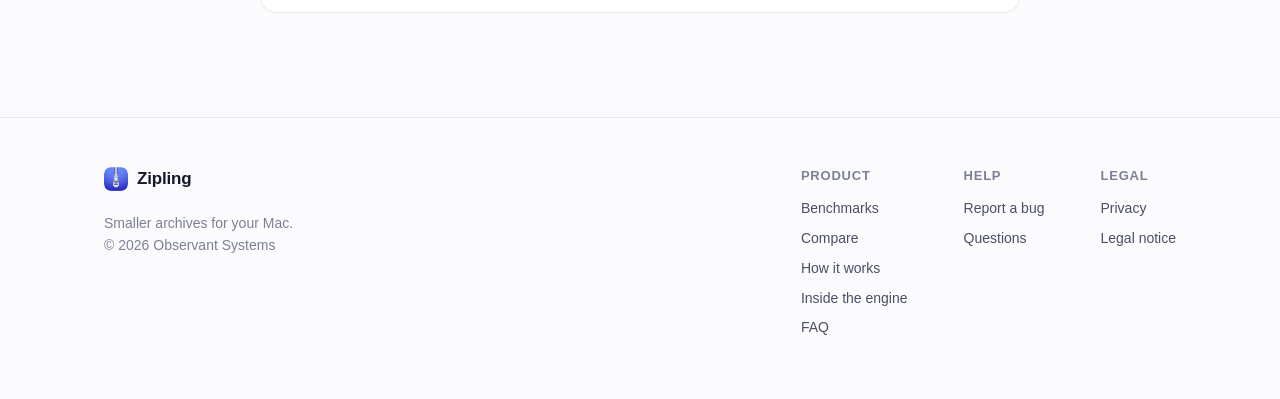
==== commit 98d357ae: "Home page: the old headline back, a tour in one box, and the unique features in boxes of their own T" ====
--- a/index.html
+++ b/index.html
@@ -3,18 +3,19 @@
 <head>
   <meta charset="utf-8">
   <meta name="viewport" content="width=device-width, initial-scale=1">
-  <title>Zipling — Your files, a lot smaller</title>
-  <meta name="description" content="Zipling packs photos, documents and apps into archives far smaller than a zip, in a fraction of the time, and brings every byte back exactly. Coming soon for Mac.">
+  <title>Zipling — Smaller. Faster. Every byte intact.</title>
+  <meta name="description" content="Zipling is a new archive manager for Mac. Its Arca engine packs photos, documents, apps and code into archives up to 41% smaller than a zip, in a fraction of the time, and brings every byte back exactly. Coming soon.">
   <meta name="theme-color" content="#0A0B14" media="(prefers-color-scheme: dark)">
   <meta name="theme-color" content="#FBFBFD" media="(prefers-color-scheme: light)">
   <link rel="canonical" href="https://www.zipling.app/">
   <meta property="og:type" content="website">
-  <meta property="og:title" content="Zipling — Your files, a lot smaller">
-  <meta property="og:description" content="Zipling packs photos, documents and apps into archives far smaller than a zip, in a fraction of the time, and brings every byte back exactly. Coming soon for Mac, $19.99 once.">
+  <meta property="og:title" content="Zipling — Smaller. Faster. Every byte intact.">
+  <meta property="og:description" content="Zipling is a new archive manager for Mac. Its Arca engine packs photos, documents, apps and code into archives up to 41% smaller than a zip, in a fraction of the time, and brings every byte back exactly. Coming soon for Mac, $19.99 once.">
   <meta property="og:image" content="https://www.zipling.app/assets/og.jpg">
   <link rel="icon" href="assets/favicon.png" type="image/png">
   <link rel="stylesheet" href="next.css">
   <link rel="stylesheet" href="c.css">
+  <link rel="stylesheet" href="tour.css">
   <script>document.documentElement.classList.add("js")</script>
   <script src="next.js" defer></script>
   <script src="c.js" defer></script>
@@ -29,10 +30,9 @@
         <span>Zipling</span>
       </a>
       <nav aria-label="Site">
-        <a href="#smaller">Smaller and faster</a>
-        <a href="#opens">Opens anything</a>
-        <a href="#repair">Repair</a>
+        <a href="#tour">Features</a>
         <a href="#app">The app</a>
+        <a href="#numbers">Numbers</a>
         <a href="how.html">How it works</a>
         <a href="#faq">FAQ</a>
       </nav>
@@ -51,82 +51,131 @@
       <div class="wrap hero-inner">
         <div class="hero-icon reveal"><img src="assets/icon-512.png" alt="The Zipling app icon" width="128" height="128"></div>
         <p class="eyebrow reveal"><span class="dot" aria-hidden="true"></span>Zipling for Mac · Coming soon</p>
-        <h1 class="reveal">Your files.<br><span class="grad">A lot smaller.</span></h1>
-        <p class="lede reveal">Zipling packs photos, documents and apps into archives that are far smaller than a zip, in a fraction of the time. And every byte comes back exactly as it was.</p>
-        <ul class="chips reveal" aria-label="What it does">
-          <li>Compress</li><li>Open anything</li><li>Repair</li><li>Convert</li>
-        </ul>
+        <h1 class="reveal">Smaller. Faster.<br><span class="grad">Every byte intact.</span></h1>
+        <p class="lede reveal">A new archive manager for Mac. Its <strong>Arca</strong> engine knows what is inside your files, so archives come out up to 41% smaller than a zip, in a fraction of the time. And every byte comes back exactly as it was.</p>
         <div class="cta reveal">
           <a class="btn btn-primary" href="#get">Coming soon · $19.99, once</a>
-          <a class="btn btn-ghost" href="#smaller">See how it works</a>
+          <a class="btn btn-ghost" href="#numbers">See the numbers</a>
         </div>
         <p class="fine reveal">One-time purchase, no subscription · For Macs with Apple silicon</p>
       </div>
 
-      <!-- The app, drawn as it should feel, and over it the one picture that explains Zipling. -->
-      <div class="wrap">
-        <div class="hero-stage reveal" data-scene="hero">
-          <div class="zw hero-win" aria-label="The Holiday archive in Zipling: four photos, each 47 to 70% smaller, the whole archive 58% smaller, with a sunset photo previewed">
-      <div class="zw-bar">
-        <span class="lights"><i></i><i></i><i></i></span>
-        <span class="zw-ic"><svg viewBox="0 0 24 24"><rect x="3" y="5" width="18" height="14" rx="3"/><path d="M9 5v14"/></svg></span>
-        <span class="zw-ic"><svg viewBox="0 0 24 24"><path d="M14 6l-6 6 6 6"/></svg></span>
-        <div class="zw-title"><b>Holiday</b><span>7 files · 283 KB · 58% smaller</span></div>
-        <div class="zw-tools"><span><svg viewBox="0 0 24 24"><path d="M12 5v14M5 12h14"/></svg></span><span><svg viewBox="0 0 24 24"><path d="M12 4v11M8 11l4 4 4-4M5 20h14"/></svg></span><span><svg viewBox="0 0 24 24"><path d="M12 3l7 3v5c0 4.5-3 8.3-7 10-4-1.7-7-5.5-7-10V6l7-3z"/></svg></span><span class="zw-search"><svg viewBox="0 0 24 24"><circle cx="11" cy="11" r="6"/><path d="M16 16l4 4"/></svg>Search archive</span></div>
-      </div>
-      <div class="zw-body">
-        <aside class="zw-side">
-          <h4>Contents</h4>
-          <div><i class="ic zlg"></i>Holiday.zlg</div>
-          <div class="l1"><i class="ic fold"></i>Holiday</div>
-          <div class="l2"><i class="ic fold"></i>Documents</div>
-          <div class="l2 on"><i class="ic fold"></i>Photos</div>
-        </aside>
-        <div class="zw-main">
-          <div class="zw-crumb"><span>Holiday.zlg</span><span>Holiday</span><b>Photos</b><em>4 items</em></div>
-          <div class="zw-cols"><span>Name</span><span>Size</span><span>Saved</span><span>Method</span></div>
-        <div class="zw-row sel" style="--i:0"><span class="nm"><img src="shots/photos/sunset-thumb.jpg" alt="" width="160" height="107">Sunset at the pier.jpg</span><span>104 KB</span><span class="sv"><i style="--w:.61"></i>61%</span><span>JPEG coder</span></div>
-        <div class="zw-row" style="--i:1"><span class="nm"><img src="shots/photos/valley-thumb.jpg" alt="" width="160" height="107">Morning in the valley.jpg</span><span>108 KB</span><span class="sv"><i style="--w:.58"></i>58%</span><span>JPEG coder</span></div>
-        <div class="zw-row" style="--i:2"><span class="nm"><img src="shots/photos/beach-thumb.jpg" alt="" width="160" height="107">Beach from the hotel.jpg</span><span>158 KB</span><span class="sv"><i style="--w:.70"></i>70%</span><span>JPEG coder</span></div>
-        <div class="zw-row" style="--i:3"><span class="nm"><img src="shots/photos/night-thumb.jpg" alt="" width="160" height="107">Last night in town.jpg</span><span>256 KB</span><span class="sv"><i style="--w:.47"></i>47%</span><span>JPEG coder</span></div>
-        </div>
-      <aside class="zw-insp">
-        <div class="zw-prev"><img src="shots/photos/sunset.jpg" alt="" width="900" height="600"></div>
-        <b>Sunset at the pier.jpg</b><span class="path">Holiday / Photos</span>
-        <dl><dt>Size</dt><dd>104 KB</dd><dt>Packed</dt><dd>≈ 41 KB</dd><dt>Saved</dt><dd>61%</dd><dt>Method</dt><dd>JPEG coder</dd></dl>
-        <div class="zw-ring"><svg viewBox="0 0 80 80"><circle class="bg" cx="40" cy="40" r="34"/><circle class="arc" cx="40" cy="40" r="34" pathLength="100"/></svg><div><b>58%</b><span>smaller</span></div></div>
-      </aside>
-      </div>
-    </div>
-          <figure class="hero-vis float reveal" data-scene="hero" aria-label="The same 736 MB folder: 325 MB as a zip from Finder, 193 MB as a Zipling archive">
-          <div class="folder">
-            <div class="folder-icon" aria-hidden="true">
-              <i class="f f1"></i><i class="f f2"></i><i class="f f3"></i><i class="f f4"></i>
-            </div>
-            <div class="folder-text">
-              <b>Holiday</b>
-              <span>736 MB · photos, PDFs, an app, some code</span>
-            </div>
-          </div>
-          <div class="bars">
-            <div class="bar them">
-              <span class="who">Zipped in Finder</span>
-              <span class="track"><i style="--w:1"></i></span>
-              <span class="val"><b data-count="324.6" data-dec="1" data-dur="1400">0</b> MB</span>
-            </div>
-            <div class="bar us">
-              <span class="who">Packed by Zipling</span>
-              <span class="track"><i style="--w:.593"></i></span>
-              <span class="val"><b data-count="192.6" data-dec="1" data-dur="1400">0</b> MB</span>
-            </div>
-          </div>
-          <div class="hero-chips">
-            <span class="chip chip-brand pop" style="--at:1.5s">41% smaller than a zip</span>
-            <span class="chip pop" style="--at:2.1s">Still faster: 19 s instead of 24 s</span>
-            <span class="chip chip-good pop" style="--at:2.7s"><svg viewBox="0 0 20 20" aria-hidden="true"><path d="M5.5 10.5l3 3 6-7"/></svg>Every byte checked</span>
-          </div>
-          <figcaption>Measured on a MacBook Pro at Zipling's Max setting. The default setting makes it 214 MB in 9 seconds.</figcaption>
-        </figure>
+      <!-- The tour: what Zipling does, one idea per scene, in one box. -->
+      <div class="wrap tour" id="tour">
+        <div class="ctabs-wrap reveal">
+          <div class="ctabs" role="tablist" aria-label="What Zipling does" data-ctabs="tour">
+            <button class="ctab on" role="tab" aria-selected="true">Smaller<i class="prog"></i></button>
+            <button class="ctab" role="tab" aria-selected="false">Faster<i class="prog"></i></button>
+            <button class="ctab" role="tab" aria-selected="false">Opens anything<i class="prog"></i></button>
+            <button class="ctab" role="tab" aria-selected="false">Every byte<i class="prog"></i></button>
+          </div>
+        </div>
+        <div class="cstage tstage" data-cpanels="tour">
+
+          <div class="cpanel tscene on" role="tabpanel" data-dur="5000">
+            <div class="tscene-copy">
+              <p class="kicker">Smaller</p>
+              <h3>It looks before it squeezes.</h3>
+              <p>Zipling knows a photo from a PDF from an app, and shrinks each one the way it deserves. The same folder ends up far smaller than a zip.</p>
+            </div>
+            <div class="tscene-vis">
+              <figure class="tpanel vis-small" aria-label="The same 736 MB folder: 325 MB as a zip from Finder, 193 MB as a Zipling archive">
+                <div class="folder">
+                  <div class="folder-icon" aria-hidden="true"><i class="f f1"></i><i class="f f2"></i><i class="f f3"></i><i class="f f4"></i></div>
+                  <div class="folder-text"><b>Holiday</b><span>736 MB · photos, PDFs, an app, some code</span></div>
+                </div>
+                <div class="bars">
+                  <div class="bar them"><span class="who">Zipped in Finder</span><span class="track"><i style="--w:1"></i></span><span class="val"><b data-count="324.6" data-dec="1" data-dur="700">0</b> MB</span></div>
+                  <div class="bar us"><span class="who">Packed by Zipling</span><span class="track"><i style="--w:.593"></i></span><span class="val"><b data-count="192.6" data-dec="1" data-dur="700">0</b> MB</span></div>
+                </div>
+                <span class="chip chip-brand pop" style="--at:.9s">41% smaller than a zip</span>
+              </figure>
+            </div>
+          </div>
+
+          <div class="cpanel tscene" role="tabpanel" data-dur="5000">
+            <div class="tscene-copy">
+              <p class="kicker">Faster</p>
+              <h3>Fast enough to forget about it.</h3>
+              <p>The folder that takes Finder 24 seconds is done in 9 at the default setting, and in half a second at Fast. Every core of your Mac helps.</p>
+            </div>
+            <div class="tscene-vis">
+              <figure class="tpanel vis-race" aria-label="Time to compress 736 MB: Finder 24.1 seconds, Zipling 8.8 seconds, Zipling Fast 0.5 seconds">
+                <p class="card-head"><b>Compressing the folder</b><span>shorter is better</span></p>
+                <div class="race">
+                  <div class="lane them"><span class="who">Finder</span><span class="track"><i style="--w:1;--t:1.6s"></i></span><span class="val"><b data-count="24.1" data-dec="1" data-dur="1600">0</b> s</span></div>
+                  <div class="lane us"><span class="who">Zipling</span><span class="track"><i style="--w:.365;--t:.6s"></i></span><span class="val"><b data-count="8.8" data-dec="1" data-dur="600">0</b> s</span></div>
+                  <div class="lane us"><span class="who">Zipling Fast</span><span class="track"><i style="--w:.03;--t:.05s"></i></span><span class="val"><b data-count="0.5" data-dec="1" data-dur="50">0</b> s</span></div>
+                </div>
+                <span class="chip chip-brand pop" style="--at:1.8s">9 seconds instead of 24</span>
+              </figure>
+            </div>
+          </div>
+
+          <div class="cpanel tscene" role="tabpanel" data-dur="5000">
+            <div class="tscene-copy">
+              <p class="kicker">Opens anything</p>
+              <h3>The archives you already have.</h3>
+              <p>ZIP, RAR, 7z, TAR, disk images and old Mac formats, split into parts or locked with a password. For someone without Zipling, it writes a normal ZIP that opens anywhere.</p>
+            </div>
+            <div class="tscene-vis">
+              <div class="orbit-wrap" aria-hidden="true">
+                <span class="ring r1"></span><span class="ring r2"></span>
+                <img class="core" src="assets/icon-512.png" alt="" width="96" height="96">
+                <div class="orbit o1">
+                  <span class="slot" style="--a:0deg"><span class="cs"><b style="--at:.2s">ZIP</b></span></span>
+                  <span class="slot" style="--a:60deg"><span class="cs"><b style="--at:.26s">RAR</b></span></span>
+                  <span class="slot" style="--a:120deg"><span class="cs"><b style="--at:.31s">7z</b></span></span>
+                  <span class="slot" style="--a:180deg"><span class="cs"><b style="--at:.37s">TAR</b></span></span>
+                  <span class="slot" style="--a:240deg"><span class="cs"><b style="--at:.42s">DMG</b></span></span>
+                  <span class="slot" style="--a:300deg"><span class="cs"><b style="--at:.48s">ISO</b></span></span>
+                </div>
+                <div class="orbit o2">
+                  <span class="slot" style="--a:15deg"><span class="cs"><b style="--at:.54s">StuffIt</b></span></span>
+                  <span class="slot" style="--a:45deg"><span class="cs"><b style="--at:.59s">tar.gz</b></span></span>
+                  <span class="slot" style="--a:75deg"><span class="cs"><b style="--at:.63s">Zstandard</b></span></span>
+                  <span class="slot" style="--a:105deg"><span class="cs"><b style="--at:.67s">WIM</b></span></span>
+                  <span class="slot" style="--a:135deg"><span class="cs"><b style="--at:.71s">CAB</b></span></span>
+                  <span class="slot" style="--a:165deg"><span class="cs"><b style="--at:.75s">BinHex</b></span></span>
+                  <span class="slot" style="--a:195deg"><span class="cs"><b style="--at:.79s">GZIP</b></span></span>
+                  <span class="slot" style="--a:225deg"><span class="cs"><b style="--at:.83s">Split .001</b></span></span>
+                  <span class="slot" style="--a:255deg"><span class="cs"><b style="--at:.88s">LZH</b></span></span>
+                  <span class="slot" style="--a:285deg"><span class="cs"><b style="--at:.92s">Password</b></span></span>
+                  <span class="slot" style="--a:315deg"><span class="cs"><b style="--at:.96s">BZIP2</b></span></span>
+                  <span class="slot" style="--a:345deg"><span class="cs"><b style="--at:1s">XZ</b></span></span>
+                </div>
+              </div>
+            </div>
+          </div>
+
+          <div class="cpanel tscene" role="tabpanel" data-dur="5000">
+            <div class="tscene-copy">
+              <p class="kicker">Every byte intact</p>
+              <h3>Your files, treated with respect.</h3>
+              <p>Nothing is approximated and nothing leaves your Mac. What goes in is exactly what comes out.</p>
+            </div>
+            <div class="tscene-vis">
+              <ul class="tpanel vis-safe" aria-label="How Zipling treats your files">
+                <li>
+                  <span class="safe-icon" aria-hidden="true"><svg viewBox="0 0 24 24"><path d="M12 3l7 3v5c0 4.5-3 8.3-7 10-4-1.7-7-5.5-7-10V6l7-3z"/><path d="M8.5 12l2.5 2.5 4.5-5"/></svg></span>
+                  <div><b>Every byte checked</b><span>When it compresses, and again when it extracts.</span></div>
+                </li>
+                <li style="--d:.1s">
+                  <span class="safe-icon" aria-hidden="true"><svg viewBox="0 0 24 24"><path d="M4 7a2 2 0 012-2h4l2 2h6a2 2 0 012 2v8a2 2 0 01-2 2H6a2 2 0 01-2-2V7z"/><path d="M9 14l2 2 4-4"/></svg></span>
+                  <div><b>Stays in its folder</b><span>A zip can try to drop files outside the folder you chose. Zipling keeps everything inside it.</span></div>
+                </li>
+                <li style="--d:.2s">
+                  <span class="safe-icon" aria-hidden="true"><svg viewBox="0 0 24 24"><rect x="3" y="4" width="18" height="14" rx="3"/><path d="M8 21h8M12 18v3M7 12l3-3 3 3 4-4"/></svg></span>
+                  <div><b>Downloads stay checked</b><span>Files from the internet keep their download mark, so macOS still checks an app before it runs.</span></div>
+                </li>
+                <li style="--d:.3s">
+                  <span class="safe-icon" aria-hidden="true"><svg viewBox="0 0 24 24"><rect x="4" y="3" width="16" height="18" rx="3"/><path d="M9 8h6M9 12h6M9 16h3"/></svg></span>
+                  <div><b>Nothing leaves your Mac</b><span>No account, no upload, no tracking.</span></div>
+                </li>
+              </ul>
+            </div>
+          </div>
+
         </div>
       </div>
     </section>
@@ -152,153 +201,104 @@
       </div>
     </section>
 
-    <!-- ============================== Smaller and faster ============================== -->
-    <section class="section" id="smaller">
+    <!-- ============================== Quick Look ============================== -->
+    <section class="section feature" id="quicklook">
       <div class="wrap">
-        <header class="section-head reveal">
-          <p class="kicker">Smaller, and faster</p>
-          <h2>It looks before it squeezes.</h2>
-          <p class="sub">Most tools treat your files as one big pile of bytes. Zipling knows a photo from a PDF from an app, shrinks each one the way it deserves, and uses every core of your Mac while it does.</p>
-        </header>
-        <div class="kinds">
-          <article class="kind reveal">
-            <div class="kind-art" aria-hidden="true"><svg viewBox="0 0 48 48"><rect x="6" y="10" width="36" height="28" rx="6"/><circle cx="18" cy="21" r="4"/><path d="M8 34l10-9 7 7 5-5 10 10"/></svg></div>
-            <p class="kind-num">26% smaller</p>
-            <h3>Photos</h3>
-            <p>A JPEG is already squeezed, so zipping it barely helps. Zipling re-encodes the picture inside, then checks it's the same image, bit for bit.</p>
-            <div class="mini">
-              <div class="row"><span>Zip from Finder</span><i class="them" style="--w:1"></i><b>93 MB</b></div>
-              <div class="row"><span>Zipling</span><i class="us" style="--w:.74"></i><b>69 MB</b></div>
-            </div>
-          </article>
-          <article class="kind reveal" style="--d:.08s">
-            <div class="kind-art" aria-hidden="true"><svg viewBox="0 0 48 48"><path d="M14 6h14l10 10v22a4 4 0 01-4 4H14a4 4 0 01-4-4V10a4 4 0 014-4z"/><path d="M28 6v10h10M17 26h14M17 33h10"/></svg></div>
-            <p class="kind-num">56% smaller</p>
-            <h3>PDFs &amp; screenshots</h3>
-            <p>Documents and screenshots hide old, weak compression. Zipling undoes it and does it better, then puts the original back exactly.</p>
-            <div class="mini">
-              <div class="row"><span>Zip from Finder</span><i class="them" style="--w:1"></i><b>50 MB</b></div>
-              <div class="row"><span>Zipling</span><i class="us" style="--w:.44"></i><b>22 MB</b></div>
-            </div>
-          </article>
-          <article class="kind reveal" style="--d:.16s">
-            <div class="kind-art" aria-hidden="true"><svg viewBox="0 0 48 48"><rect x="8" y="8" width="32" height="32" rx="9"/><path d="M19 30l5-12 5 12M20.5 26h7"/></svg></div>
-            <p class="kind-num">35% smaller</p>
-            <h3>Mac apps</h3>
-            <p>Apps are mostly code for Apple silicon. Zipling lines the code up so repeats stand out, and the whole bundle packs tighter.</p>
-            <div class="mini">
-              <div class="row"><span>Zip from Finder</span><i class="them" style="--w:1"></i><b>87 MB</b></div>
-              <div class="row"><span>Zipling</span><i class="us" style="--w:.65"></i><b>56 MB</b></div>
-            </div>
-          </article>
-          <article class="kind reveal" style="--d:.24s">
-            <div class="kind-art" aria-hidden="true"><svg viewBox="0 0 48 48"><path d="M18 14l-9 10 9 10M30 14l9 10-9 10M27 10l-6 28"/></svg></div>
-            <p class="kind-num">62% smaller</p>
-            <h3>Code &amp; text</h3>
-            <p>Words and code repeat themselves. Zipling uses the strongest text compression there is, and still opens the archive in a blink.</p>
-            <div class="mini">
-              <div class="row"><span>Zip from Finder</span><i class="them" style="--w:1"></i><b>25 MB</b></div>
-              <div class="row"><span>Zipling</span><i class="us" style="--w:.38"></i><b>9.5 MB</b></div>
-            </div>
-          </article>
-        </div>
-        <p class="footnote reveal" style="margin-bottom:40px">Finder's zip of each folder next to Zipling at its default setting. The Max setting goes further still.</p>
-        <header class="section-head reveal">
-          <h2>Fast enough to forget about it.</h2>
-          <p class="sub">The same 736 MB folder that takes Finder 24 seconds is done in 9 at the default setting, and in half a second at Fast.</p>
-        </header>
-        <div class="duo">
-          <figure class="card race-card reveal" data-scene="race" aria-label="Time to compress 736 MB: Finder 24.1 seconds, Zipling 8.8 seconds, Zipling Fast 0.5 seconds">
-            <p class="card-head"><b>Compressing the folder</b><span>shorter is better</span></p>
-            <div class="race">
-              <div class="lane them"><span class="who">Finder</span><span class="track"><i style="--w:1;--t:4s"></i></span><span class="val"><b data-count="24.1" data-dec="1" data-dur="4000">0</b> s</span></div>
-              <div class="lane us"><span class="who">Zipling</span><span class="track"><i style="--w:.365;--t:1.46s"></i></span><span class="val"><b data-count="8.8" data-dec="1" data-dur="1460">0</b> s</span></div>
-              <div class="lane us"><span class="who">Zipling Fast</span><span class="track"><i style="--w:.03;--t:.12s"></i></span><span class="val"><b data-count="0.5" data-dec="1" data-dur="120">0</b> s</span></div>
-            </div>
-            <p class="card-head second"><b>Opening it again</b><span>every file extracted</span></p>
-            <div class="race">
-              <div class="lane them"><span class="who">Finder</span><span class="track"><i style="--w:1;--t:2.6s"></i></span><span class="val"><b data-count="7.9" data-dec="1" data-dur="2600">0</b> s</span></div>
-              <div class="lane us"><span class="who">Zipling</span><span class="track"><i style="--w:.205;--t:.53s"></i></span><span class="val"><b data-count="1.6" data-dec="1" data-dur="530">0</b> s</span></div>
-            </div>
-            <span class="chip chip-brand pop" style="--at:4.2s">Opens 5× faster than a zip</span>
-          </figure>
-          <figure class="card later-card reveal" style="--d:.1s" data-scene="later" aria-label="Fast now, smaller later">
-            <p class="card-head"><b>Fast now. Smaller later.</b></p>
-            <p class="card-text">Need it quick? Zipling makes the archive in seconds, then re-packs it at Max while your Mac is idle and plugged in. The smaller one is swapped in only once it has been checked.</p>
-            <div class="later">
-              <div class="archive"><i class="fill"></i><span class="name">Mac Backup.zlg</span><span class="size"><b data-count="192.6" data-from="281.1" data-dec="1" data-dur="1200" data-delay="2600">281.1</b> MB</span></div>
-              <div class="when">
-                <span class="cond" style="--at:.6s"><svg viewBox="0 0 24 24" aria-hidden="true"><path d="M20 14.5A8 8 0 019.5 4a8 8 0 1010.5 10.5z"/></svg>Mac is idle</span>
-                <span class="cond" style="--at:1.1s"><svg viewBox="0 0 24 24" aria-hidden="true"><path d="M13 2L5 13h6l-1 9 8-11h-6l1-9z"/></svg>Plugged in</span>
-                <span class="cond" style="--at:1.6s"><svg viewBox="0 0 24 24" aria-hidden="true"><path d="M4 12a8 8 0 0114-5.3M20 12a8 8 0 01-14 5.3M18 3v4h-4M6 21v-4h4"/></svg>Re-packing at Max</span>
-              </div>
-              <span class="chip chip-good pop" style="--at:3.9s"><svg viewBox="0 0 20 20" aria-hidden="true"><path d="M5.5 10.5l3 3 6-7"/></svg>31% smaller, same files</span>
-            </div>
-          </figure>
-        </div>
-        <p class="footnote reveal">Measured on an idle M1 Pro, every archive extracted and compared byte for byte. <a href="benchmarks.html">All six benchmarks, against 7-Zip, WinRAR and the rest →</a></p>
-      </div>
-    </section>
-
-    <!-- ============================== Opens anything ============================== -->
-    <section class="section" id="opens">
+        <div class="fbox flip">
+          <div class="fcopy reveal">
+            <p class="kicker">Quick Look</p>
+            <h2>Press Space. See inside.</h2>
+            <p>Select any file in an archive and press Space to see it, straight from the archive, with nothing extracted. The arrow keys move down the list and the preview follows. In Finder, Space on an archive shows what is inside before you open it.</p>
+          </div>
+          <div class="fvis ql">
+            <div class="ql-scene" data-scene="quicklook" aria-label="Selecting a photo in the archive, pressing Space to preview it, and moving down the list with the arrow key while the preview follows">
+                              <div class="zw ql-win" aria-label="">
+                  <div class="zw-bar">
+                    <span class="lights"><i></i><i></i><i></i></span>
+                    <span class="zw-ic"><svg viewBox="0 0 24 24"><rect x="3" y="5" width="18" height="14" rx="3"/><path d="M9 5v14"/></svg></span>
+                    <span class="zw-ic"><svg viewBox="0 0 24 24"><path d="M14 6l-6 6 6 6"/></svg></span>
+                    <div class="zw-title"><b>Holiday</b><span>7 files · 283 KB · 58% smaller</span></div>
+                    <div class="zw-tools"><span><svg viewBox="0 0 24 24"><path d="M12 5v14M5 12h14"/></svg></span><span><svg viewBox="0 0 24 24"><path d="M12 4v11M8 11l4 4 4-4M5 20h14"/></svg></span><span><svg viewBox="0 0 24 24"><path d="M12 3l7 3v5c0 4.5-3 8.3-7 10-4-1.7-7-5.5-7-10V6l7-3z"/></svg></span><span class="zw-search"><svg viewBox="0 0 24 24"><circle cx="11" cy="11" r="6"/><path d="M16 16l4 4"/></svg>Search archive</span></div>
+                  </div>
+                  <div class="zw-body no-insp">
+                    <aside class="zw-side">
+                      <h4>Contents</h4>
+                      <div><i class="ic zlg"></i>Holiday.zlg</div>
+                      <div class="l1"><i class="ic fold"></i>Holiday</div>
+                      <div class="l2"><i class="ic fold"></i>Documents</div>
+                      <div class="l2 on"><i class="ic fold"></i>Photos</div>
+                    </aside>
+                    <div class="zw-main">
+                      <div class="zw-crumb"><span>Holiday.zlg</span><span>Holiday</span><b>Photos</b><em>4 items</em></div>
+                      <div class="zw-cols"><span>Name</span><span>Size</span><span>Saved</span><span>Method</span></div>
+                    <div class="zw-row sel" style="--i:0"><span class="nm"><img src="shots/photos/sunset-thumb.jpg" alt="" width="160" height="107">Sunset at the pier.jpg</span><span>104 KB</span><span class="sv"><i style="--w:.61"></i>61%</span><span>JPEG coder</span></div>
+                    <div class="zw-row" style="--i:1"><span class="nm"><img src="shots/photos/valley-thumb.jpg" alt="" width="160" height="107">Morning in the valley.jpg</span><span>108 KB</span><span class="sv"><i style="--w:.58"></i>58%</span><span>JPEG coder</span></div>
+                    <div class="zw-row" style="--i:2"><span class="nm"><img src="shots/photos/beach-thumb.jpg" alt="" width="160" height="107">Beach from the hotel.jpg</span><span>158 KB</span><span class="sv"><i style="--w:.70"></i>70%</span><span>JPEG coder</span></div>
+                    <div class="zw-row" style="--i:3"><span class="nm"><img src="shots/photos/night-thumb.jpg" alt="" width="160" height="107">Last night in town.jpg</span><span>256 KB</span><span class="sv"><i style="--w:.47"></i>47%</span><span>JPEG coder</span></div>
+                    </div>
+                  </div>
+                </div>
+                              <div class="qlp" aria-hidden="true">
+                                <div class="qlp-bar"><span class="qlp-x"></span><b class="t t1">Sunset at the pier.jpg</b><b class="t t2">Morning in the valley.jpg</b><b class="t t3">Beach from the hotel.jpg</b></div>
+                                <div class="qlp-img"><img class="p1" src="shots/photos/sunset.jpg" alt=""><img class="p2" src="shots/photos/valley.jpg" alt=""><img class="p3" src="shots/photos/beach.jpg" alt=""></div>
+                              </div>
+                              <kbd class="keycap k-space" aria-hidden="true">space</kbd>
+                              <kbd class="keycap k-down" aria-hidden="true">↓</kbd>
+                              <span class="cursor" aria-hidden="true"><svg viewBox="0 0 18 22"><path d="M2 2l5.5 15 2.6-5.6L16 9z"/></svg></span>
+                            </div>
+          </div>
+        </div>
+      </div>
+    </section>
+
+    <!-- ============================== Repair ============================== -->
+    <section class="section feature" id="repair">
       <div class="wrap">
-        <header class="section-head reveal">
-          <p class="kicker">Opens anything</p>
-          <h2>The archives you already have.</h2>
-          <p class="sub">ZIP, RAR, 7z, TAR, disk images and old Mac formats, split into parts or locked with a password. Even file names garbled by an old Windows zip come out right.</p>
-        </header>
-        <figure class="card formats reveal" data-scene="formats" aria-label="Formats Zipling opens">
-          <div class="orbit-wrap" aria-hidden="true">
-            <span class="ring r1"></span><span class="ring r2"></span>
-            <img class="core" src="assets/icon-512.png" alt="" width="96" height="96">
-            <div class="orbit o1">
-              <span class="slot" style="--a:0deg"><span class="cs"><b style="--at:.3s">ZIP</b></span></span>
-              <span class="slot" style="--a:60deg"><span class="cs"><b style="--at:.38s">RAR</b></span></span>
-              <span class="slot" style="--a:120deg"><span class="cs"><b style="--at:.46s">7z</b></span></span>
-              <span class="slot" style="--a:180deg"><span class="cs"><b style="--at:.54s">TAR</b></span></span>
-              <span class="slot" style="--a:240deg"><span class="cs"><b style="--at:.62s">DMG</b></span></span>
-              <span class="slot" style="--a:300deg"><span class="cs"><b style="--at:.70s">ISO</b></span></span>
-            </div>
-            <div class="orbit o2">
-              <span class="slot" style="--a:15deg"><span class="cs"><b style="--at:.8s">StuffIt</b></span></span>
-              <span class="slot" style="--a:45deg"><span class="cs"><b style="--at:.86s">tar.gz</b></span></span>
-              <span class="slot" style="--a:75deg"><span class="cs"><b style="--at:.92s">Zstandard</b></span></span>
-              <span class="slot" style="--a:105deg"><span class="cs"><b style="--at:.98s">WIM</b></span></span>
-              <span class="slot" style="--a:135deg"><span class="cs"><b style="--at:1.04s">CAB</b></span></span>
-              <span class="slot" style="--a:165deg"><span class="cs"><b style="--at:1.10s">BinHex</b></span></span>
-              <span class="slot" style="--a:195deg"><span class="cs"><b style="--at:1.16s">GZIP</b></span></span>
-              <span class="slot" style="--a:225deg"><span class="cs"><b style="--at:1.22s">Split .001</b></span></span>
-              <span class="slot" style="--a:255deg"><span class="cs"><b style="--at:1.28s">LZH</b></span></span>
-              <span class="slot" style="--a:285deg"><span class="cs"><b style="--at:1.34s">Password</b></span></span>
-              <span class="slot" style="--a:315deg"><span class="cs"><b style="--at:1.40s">BZIP2</b></span></span>
-              <span class="slot" style="--a:345deg"><span class="cs"><b style="--at:1.46s">XZ</b></span></span>
-            </div>
-          </div>
-          <ul class="format-notes">
-            <li><b>Share with anyone.</b> Making an archive for someone without Zipling? It writes a normal ZIP or 7z that opens anywhere, with a password and split parts if you want them.</li>
-            <li><b>Convert in one step.</b> Turn an old ZIP, RAR or 7z into a Zipling archive, with the new size shown before you start.</li>
-            <li><b>Archives inside archives.</b> Browse a zip that is inside a zip without extracting either.</li>
-          </ul>
-        </figure>
-      </div>
-    </section>
-
-    <!-- ============================== Repair ============================== -->
-    <section class="section" id="repair">
+        <div class="fbox">
+          <div class="fcopy reveal">
+            <p class="kicker">Self-healing</p>
+            <h2>Archives that fix themselves.</h2>
+            <p>Tick one box when you compress, and the archive carries its own repair data, just 3% of its size. Years later, if a disk fails or a download breaks, Zipling rebuilds the damaged parts exactly. ZIP and 7z get a small recovery file beside them instead.</p>
+          </div>
+          <div class="fvis">
+            <figure class="tpanel repair" data-scene="repair" aria-label="A damaged Zipling archive being repaired">
+                            <p class="card-head"><b>Holiday.zlg</b><span class="state bad">7 parts damaged</span><span class="state good">Repaired, byte for byte</span></p>
+                            <div class="grid-wrap"><div class="grid" aria-hidden="true"></div><span class="sweep" aria-hidden="true"></span></div>
+                            <p class="card-head small"><b>Repair data inside</b><span>3% of its size</span></p>
+                            <div class="parity" aria-hidden="true"></div>
+                            <figcaption>If more is damaged than the repair data can cover, Zipling says exactly which files are lost instead of guessing.</figcaption>
+                          </figure>
+          </div>
+        </div>
+      </div>
+    </section>
+
+    <!-- ============================== Shrink later ============================== -->
+    <section class="section feature" id="later">
       <div class="wrap">
-        <header class="section-head reveal">
-          <p class="kicker">Self-healing</p>
-          <h2>Archives that fix themselves.</h2>
-          <p class="sub">Tick one box when you compress, and the archive carries its own repair data, just 3% of its size. Years later, if a disk fails or a download breaks, Zipling rebuilds the damaged parts exactly. ZIP and 7z get a small recovery file beside them instead.</p>
-        </header>
-        <figure class="card repair reveal" data-scene="repair" aria-label="A damaged Zipling archive being repaired">
-          <p class="card-head"><b>Holiday.zlg</b><span class="state bad">7 parts damaged</span><span class="state good">Repaired, byte for byte</span></p>
-          <div class="grid-wrap"><div class="grid" aria-hidden="true"></div><span class="sweep" aria-hidden="true"></span></div>
-          <p class="card-head small"><b>Repair data inside</b><span>3% of its size</span></p>
-          <div class="parity" aria-hidden="true"></div>
-          <figcaption>If more is damaged than the repair data can cover, Zipling says exactly which files are lost instead of guessing.</figcaption>
-        </figure>
+        <div class="fbox flip">
+          <div class="fcopy reveal">
+            <p class="kicker">Shrink later</p>
+            <h2>Fast now. Smaller later.</h2>
+            <p>Need it quick? Zipling makes the archive in seconds, then re-packs it at Max while your Mac is idle and plugged in. The smaller one is swapped in only once it has been checked, so the fast version is never a compromise.</p>
+          </div>
+          <div class="fvis">
+            <figure class="tpanel vis-later" data-scene="later" aria-label="Fast now, smaller later: a 281 MB archive made at Fast becomes 193 MB once the Mac is idle">
+                            <p class="card-head"><b>Made at Fast, in half a second</b><span>from a 736 MB folder</span></p>
+                            <div class="later">
+                              <div class="archive"><i class="fill"></i><span class="name">Mac Backup.zlg</span><span class="size"><b data-count="192.6" data-from="281.1" data-dec="1" data-dur="1200" data-delay="2600">281.1</b> MB</span></div>
+                              <div class="when">
+                                <span class="cond" style="--at:.6s"><svg viewBox="0 0 24 24" aria-hidden="true"><path d="M20 14.5A8 8 0 019.5 4a8 8 0 1010.5 10.5z"/></svg>Mac is idle</span>
+                                <span class="cond" style="--at:1.1s"><svg viewBox="0 0 24 24" aria-hidden="true"><path d="M13 2L5 13h6l-1 9 8-11h-6l1-9z"/></svg>Plugged in</span>
+                                <span class="cond swap" style="--at:1.6s">
+                                  <span class="run"><svg viewBox="0 0 24 24" aria-hidden="true"><path d="M4 12a8 8 0 0114-5.3M20 12a8 8 0 01-14 5.3M18 3v4h-4M6 21v-4h4"/></svg>Re-packing at Max</span>
+                                  <span class="ok"><svg viewBox="0 0 20 20" aria-hidden="true"><path d="M5.5 10.5l3 3 6-7"/></svg>31% smaller, same files</span>
+                                </span>
+                              </div>
+                            </div>
+                          </figure>
+          </div>
+        </div>
       </div>
     </section>
 
@@ -310,10 +310,9 @@
           <h2>The everyday, done right.</h2>
           <p class="sub">A native Mac app that feels like part of the system. Most of the time you won't even open it.</p>
         </header>
-        <div class="reveal">
+        <div class="ctabs-wrap reveal">
           <div class="ctabs" role="tablist" data-ctabs="app">
             <button class="ctab on" role="tab" aria-selected="true">Extract Here<i class="prog"></i></button>
-            <button class="ctab" role="tab" aria-selected="false">Quick Look<i class="prog"></i></button>
             <button class="ctab" role="tab" aria-selected="false">Compress<i class="prog"></i></button>
             <button class="ctab" role="tab" aria-selected="false">Convert<i class="prog"></i></button>
             <button class="ctab" role="tab" aria-selected="false">Edit in place<i class="prog"></i></button>
@@ -370,50 +369,6 @@
               </div>
             </div>
 
-            <div class="cpanel" role="tabpanel" data-dur="8500">
-              <div class="cpanel-vis">
-                <div class="ql-scene" aria-label="Selecting a photo in the archive, pressing Space to preview it, and moving down the list with the arrow key while the preview follows">
-                  <div class="zw ql-win" aria-label="">
-      <div class="zw-bar">
-        <span class="lights"><i></i><i></i><i></i></span>
-        <span class="zw-ic"><svg viewBox="0 0 24 24"><rect x="3" y="5" width="18" height="14" rx="3"/><path d="M9 5v14"/></svg></span>
-        <span class="zw-ic"><svg viewBox="0 0 24 24"><path d="M14 6l-6 6 6 6"/></svg></span>
-        <div class="zw-title"><b>Holiday</b><span>7 files · 283 KB · 58% smaller</span></div>
-        <div class="zw-tools"><span><svg viewBox="0 0 24 24"><path d="M12 5v14M5 12h14"/></svg></span><span><svg viewBox="0 0 24 24"><path d="M12 4v11M8 11l4 4 4-4M5 20h14"/></svg></span><span><svg viewBox="0 0 24 24"><path d="M12 3l7 3v5c0 4.5-3 8.3-7 10-4-1.7-7-5.5-7-10V6l7-3z"/></svg></span><span class="zw-search"><svg viewBox="0 0 24 24"><circle cx="11" cy="11" r="6"/><path d="M16 16l4 4"/></svg>Search archive</span></div>
-      </div>
-      <div class="zw-body no-insp">
-        <aside class="zw-side">
-          <h4>Contents</h4>
-          <div><i class="ic zlg"></i>Holiday.zlg</div>
-          <div class="l1"><i class="ic fold"></i>Holiday</div>
-          <div class="l2"><i class="ic fold"></i>Documents</div>
-          <div class="l2 on"><i class="ic fold"></i>Photos</div>
-        </aside>
-        <div class="zw-main">
-          <div class="zw-crumb"><span>Holiday.zlg</span><span>Holiday</span><b>Photos</b><em>4 items</em></div>
-          <div class="zw-cols"><span>Name</span><span>Size</span><span>Saved</span><span>Method</span></div>
-        <div class="zw-row sel" style="--i:0"><span class="nm"><img src="shots/photos/sunset-thumb.jpg" alt="" width="160" height="107">Sunset at the pier.jpg</span><span>104 KB</span><span class="sv"><i style="--w:.61"></i>61%</span><span>JPEG coder</span></div>
-        <div class="zw-row" style="--i:1"><span class="nm"><img src="shots/photos/valley-thumb.jpg" alt="" width="160" height="107">Morning in the valley.jpg</span><span>108 KB</span><span class="sv"><i style="--w:.58"></i>58%</span><span>JPEG coder</span></div>
-        <div class="zw-row" style="--i:2"><span class="nm"><img src="shots/photos/beach-thumb.jpg" alt="" width="160" height="107">Beach from the hotel.jpg</span><span>158 KB</span><span class="sv"><i style="--w:.70"></i>70%</span><span>JPEG coder</span></div>
-        <div class="zw-row" style="--i:3"><span class="nm"><img src="shots/photos/night-thumb.jpg" alt="" width="160" height="107">Last night in town.jpg</span><span>256 KB</span><span class="sv"><i style="--w:.47"></i>47%</span><span>JPEG coder</span></div>
-        </div>
-      </div>
-    </div>
-                  <div class="qlp" aria-hidden="true">
-                    <div class="qlp-bar"><span class="qlp-x"></span><b class="t t1">Sunset at the pier.jpg</b><b class="t t2">Morning in the valley.jpg</b><b class="t t3">Beach from the hotel.jpg</b></div>
-                    <div class="qlp-img"><img class="p1" src="shots/photos/sunset.jpg" alt=""><img class="p2" src="shots/photos/valley.jpg" alt=""><img class="p3" src="shots/photos/beach.jpg" alt=""></div>
-                  </div>
-                  <kbd class="keycap k-space" aria-hidden="true">space</kbd>
-                  <kbd class="keycap k-down" aria-hidden="true">↓</kbd>
-                  <span class="cursor" aria-hidden="true"><svg viewBox="0 0 18 22"><path d="M2 2l5.5 15 2.6-5.6L16 9z"/></svg></span>
-                </div>
-              </div>
-              <div class="cpanel-copy">
-                <h3>Press Space. See inside.</h3>
-                <p>Select any file in an archive and press Space to see it, straight from the archive. The arrow keys move down the list, and the preview follows. In Finder, Space on an archive shows what is inside before you open it.</p>
-              </div>
-            </div>
-
             <div class="cpanel" role="tabpanel" data-dur="7000">
               <div class="cpanel-vis">
                 <div class="sheet cmp" aria-label="The compress sheet: Max is chosen, the size estimate updates, Compress is pressed and the archive is written and checked">
@@ -506,38 +461,6 @@
             </div>
 
           </div>
-        </div>
-      </div>
-    </section>
-
-    <!-- ============================== Safe ============================== -->
-    <section class="section" id="safe">
-      <div class="wrap">
-        <header class="section-head reveal">
-          <p class="kicker">Careful by design</p>
-          <h2>Your files, treated with respect.</h2>
-        </header>
-        <div class="safes">
-          <article class="safe reveal">
-            <div class="safe-icon" aria-hidden="true"><svg viewBox="0 0 24 24"><path d="M12 3l7 3v5c0 4.5-3 8.3-7 10-4-1.7-7-5.5-7-10V6l7-3z"/><path d="M8.5 12l2.5 2.5 4.5-5"/></svg></div>
-            <h3>Every byte checked</h3>
-            <p>Each part of an archive carries a checksum. Zipling verifies it when it compresses, and again when it extracts.</p>
-          </article>
-          <article class="safe reveal" style="--d:.06s">
-            <div class="safe-icon" aria-hidden="true"><svg viewBox="0 0 24 24"><path d="M4 7a2 2 0 012-2h4l2 2h6a2 2 0 012 2v8a2 2 0 01-2 2H6a2 2 0 01-2-2V7z"/><path d="M9 14l2 2 4-4"/></svg></div>
-            <h3>Stays in its folder</h3>
-            <p>A zip can try to drop files outside the folder you chose. Zipling keeps everything inside it.</p>
-          </article>
-          <article class="safe reveal" style="--d:.12s">
-            <div class="safe-icon" aria-hidden="true"><svg viewBox="0 0 24 24"><rect x="3" y="4" width="18" height="14" rx="3"/><path d="M8 21h8M12 18v3M7 12l3-3 3 3 4-4"/></svg></div>
-            <h3>Downloads stay checked</h3>
-            <p>Files from the internet keep their download mark, so macOS still checks an app before it runs.</p>
-          </article>
-          <article class="safe reveal" style="--d:.18s">
-            <div class="safe-icon" aria-hidden="true"><svg viewBox="0 0 24 24"><rect x="4" y="3" width="16" height="18" rx="3"/><path d="M9 8h6M9 12h6M9 16h3"/></svg></div>
-            <h3>Nothing leaves your Mac</h3>
-            <p>Everything happens on your computer. No account, no upload, no tracking.</p>
-          </article>
         </div>
       </div>
     </section>
--- a/c.css
+++ b/c.css
@@ -4,20 +4,6 @@
 .hero .glow { height: 520px; top: -260px; }
 .hero { padding-bottom: 20px; }
 
-/* Hero composition: the real archive window, with the folder comparison floating over it. */
-.hero-stage { position: relative; margin: 56px auto 0; max-width: 1120px; padding-bottom: 150px; }
-.hero-vis.float { position: absolute; left: 24px; bottom: 0; margin: 0; width: min(560px, calc(100% - 48px)); padding: 22px 24px; grid-template-columns: 1fr; gap: 14px; }
-.hero-vis.float .folder { gap: 14px; }
-.hero-vis.float .folder-icon { width: 64px; height: 50px; }
-.hero-vis.float .folder-icon::before { width: 26px; height: 12px; top: -8px; }
-.hero-vis.float .folder-icon .f { width: 18px; height: 22px; }
-.hero-vis.float .folder-icon .f1 { left: 6px; top: 10px; } .hero-vis.float .folder-icon .f2 { left: 20px; top: 5px; } .hero-vis.float .folder-icon .f3 { left: 36px; top: 8px; } .hero-vis.float .folder-icon .f4 { left: 16px; top: 15px; }
-.hero-vis.float .folder-text b { font-size: 17px; }
-.hero-vis.float .bar { grid-template-columns: 124px 1fr 92px; gap: 10px; font-size: 14px; }
-.hero-vis.float .bar .track { height: 22px; }
-.hero-vis.float .bar .val { font-size: 15px; }
-.hero-vis.float figcaption { display: none; }
-.hero-vis.float .hero-chips .chip { font-size: 13px; padding: 6px 11px; }
 
 /* ---------- The app: tabs over a stage ---------- */
 .ctabs { position: relative; display: inline-flex; gap: 2px; padding: 4px; margin: 0 0 20px; border-radius: 999px; background: var(--fill-1); border: 1px solid var(--line); max-width: 100%; overflow-x: auto; scrollbar-width: none; }
@@ -71,7 +57,7 @@
 .file span:not(.nm) { font-size: 11px; opacity: .6; }
 .file.sel { background: var(--brand-2); color: #fff; }
 .file.sel span:not(.nm) { opacity: .85; }
-.file.new { opacity: 0; }
+.file.new { opacity: 0; height: 0; padding-top: 0; padding-bottom: 0; overflow: hidden; }
 .ctx { position: absolute; left: 322px; top: 150px; width: 236px; padding: 5px; border-radius: 9px; background: rgba(40,41,52,.86); backdrop-filter: blur(20px) saturate(1.6); -webkit-backdrop-filter: blur(20px) saturate(1.6); box-shadow: 0 16px 40px rgba(0,0,0,.5), 0 0 0 .5px rgba(255,255,255,.14); opacity: 0; transform: scale(.96); transform-origin: 0 0; color: #F2F2F7; }
 :root[data-theme="light"] .ctx { background: rgba(246,246,248,.88); color: #1D1D1F; box-shadow: 0 16px 40px rgba(0,0,0,.18), 0 0 0 .5px rgba(0,0,0,.12); }
 .ctx div { padding: 4px 9px; border-radius: 5px; font-size: 12.5px; line-height: 17px; }
@@ -87,7 +73,7 @@
 .in .file.sel { animation: fsel 6.5s ease infinite; }
 @keyframes cur { 0% { transform: translate(640px, 330px); } 12%, 20% { transform: translate(300px, 170px); } 30%, 46% { transform: translate(420px, 258px); } 60%, 100% { transform: translate(560px, 360px); } }
 @keyframes ctx { 0%, 14% { opacity: 0; transform: scale(.96); } 18%, 46% { opacity: 1; transform: none; } 50%, 100% { opacity: 0; transform: scale(.98); } }
-@keyframes fnew { 0%, 54% { opacity: 0; transform: translateY(-4px); } 60%, 92% { opacity: 1; transform: none; } 100% { opacity: 0; } }
+@keyframes fnew { 0%, 54% { opacity: 0; height: 0; padding-top: 0; padding-bottom: 0; } 58% { opacity: 0; height: 29px; padding-top: 5px; padding-bottom: 5px; } 62%, 92% { opacity: 1; height: 29px; padding-top: 5px; padding-bottom: 5px; } 96% { opacity: 0; height: 29px; padding-top: 5px; padding-bottom: 5px; } 100% { opacity: 0; height: 0; padding-top: 0; padding-bottom: 0; } }
 @keyframes fsel { 0%, 10% { background: transparent; color: inherit; } 14%, 100% { background: var(--brand-2); color: #fff; } }
 
 /* Key cap and notes over the real shots */
@@ -132,8 +118,6 @@
   .cpanel-copy { border-left: 0; border-top: 1px solid var(--line); padding: 24px; }
 }
 @media (max-width: 760px) {
-  .hero-stage { padding-bottom: 0; }
-  .hero-vis.float { position: static; width: auto; margin-top: 16px; }
   .cstage, .cpanel-vis { min-height: 420px; }
   .cpanel-vis { padding: 18px; }
   .mac-body { grid-template-columns: 1fr; }
@@ -145,6 +129,7 @@
 }
 @media (prefers-reduced-motion: reduce) {
   .ctx, .file.new, .note, .sheet .parts span { opacity: 1 !important; transform: none !important; }
+  .file.new { height: auto !important; padding-top: 5px !important; padding-bottom: 5px !important; }
 }
 
 
--- a/tour.css
+++ b/tour.css
@@ -0,0 +1,131 @@
+/* The tour: what Zipling does, one idea per scene, in one box under the hero. Loaded after c.css. */
+
+.lede strong { color: var(--ink); font-weight: 650; }
+.hero { padding-bottom: 0; }
+/* The hero's own rhythm: icon, badge, headline, text, buttons, small print. */
+.hero-icon img { margin-bottom: 28px; }
+.eyebrow { margin-bottom: 28px; }
+.lede { margin-top: 24px; }
+.hero .cta { margin-top: 36px; }
+.hero .fine { margin-top: 20px; }
+.section-head .sub { margin-top: 16px; }
+.cpanel-copy p { margin-top: 16px; }
+.get-inner img { margin-bottom: 24px; }
+.get-inner .sub { margin: 16px auto 28px; }
+.price { margin-bottom: 28px; }
+.get-inner .fine { margin-top: 20px; }
+.tour { margin-top: 56px; text-align: left; scroll-margin-top: 84px; }
+
+/* Tab bars sit in the middle, and a tab never shrinks below its name. */
+.ctabs-wrap { text-align: center; }
+.ctabs .ctab { flex: none; }
+.tstage { min-height: 0; }
+
+/* A scene: the words on the left, one picture on the right. */
+.tscene { grid-template-columns: minmax(0, 0.9fr) minmax(0, 1.1fr); gap: 48px; align-items: center; padding: 40px 40px 40px 56px; }
+.tscene-copy { min-width: 0; }
+.tscene-copy .kicker { color: var(--brand); margin-bottom: 14px; }
+.tscene-copy h3 { font-size: clamp(28px, 3.3vw, 38px); line-height: 1.1; letter-spacing: -0.03em; }
+.tscene-copy p:not(.kicker) { margin-top: 16px; color: var(--ink-2); font-size: 17px; line-height: 1.55; max-width: 400px; }
+.js .tscene.in .tscene-copy > * { animation: tup .4s cubic-bezier(.2,.8,.2,1) both; }
+.js .tscene.in .tscene-copy > :nth-child(2) { animation-delay: .06s; }
+.js .tscene.in .tscene-copy > :nth-child(3) { animation-delay: .12s; }
+@keyframes tup { from { opacity: 0; transform: translateY(12px); } }
+.tscene-vis { min-width: 0; display: grid; place-items: center; }
+.tscene-vis > * { width: 100%; max-width: 520px; min-width: 0; }
+.js .tscene.in .tscene-vis > * { animation: tup .45s cubic-bezier(.2,.8,.2,1) both .06s; }
+
+/* One quiet panel per scene, all the same height, its contents in the middle. */
+.tpanel { margin: 0; padding: 28px 30px; min-height: 330px; border-radius: 20px; background: var(--fill-1); border: 1px solid var(--line); display: grid; align-content: center; gap: 18px; }
+.tpanel > * { margin: 0; }
+.tpanel > .chip { justify-self: start; }
+.tpanel .card-head.small { margin-top: 2px; margin-bottom: -8px; }
+
+/* 1. Smaller: one folder, two sizes. */
+.vis-small .folder { gap: 16px; }
+.vis-small .folder-icon { width: 72px; height: 56px; }
+.vis-small .folder-icon::before { width: 30px; height: 13px; top: -9px; }
+.vis-small .folder-icon .f { width: 20px; height: 25px; }
+.vis-small .folder-icon .f1 { left: 8px; top: 11px; } .vis-small .folder-icon .f2 { left: 24px; top: 6px; } .vis-small .folder-icon .f3 { left: 40px; top: 9px; } .vis-small .folder-icon .f4 { left: 19px; top: 17px; }
+.vis-small .folder-text b { font-size: 18px; }
+.vis-small .bars { gap: 12px; }
+.vis-small .bar { grid-template-columns: 132px 1fr 92px; gap: 12px; font-size: 14px; }
+.vis-small .bar .track { height: 24px; }
+.vis-small .bar .track i { transition-duration: .7s; }
+.vis-small .bar .val { font-size: 15px; }
+
+/* 2. Faster: three lanes. */
+.vis-race .race { gap: 12px; }
+.vis-race .lane .track { height: 16px; border-radius: 8px; }
+
+/* 3. Opens anything: the orbit. */
+.tscene-vis .orbit-wrap { max-width: 340px; }
+
+/* 5. Shrink later: the re-packing chip turns into the result, on the same row. */
+.vis-later .later .archive { height: 56px; }
+.cond.swap { display: inline-grid; padding: 0; }
+.cond.swap > span { grid-area: 1 / 1; display: inline-flex; align-items: center; gap: 6px; padding: 7px 12px; }
+.cond.swap .ok { opacity: 0; }
+.cond.swap .ok svg { stroke-width: 2.6; }
+.in .cond.swap { animation: light .4s ease both, done-chip .4s ease both; animation-delay: var(--at), 3.9s; }
+.in .cond.swap .run { animation: swap-out .3s ease 3.9s both; }
+.in .cond.swap .ok { animation: swap-in .4s ease 3.9s both; }
+@keyframes done-chip { to { color: var(--good); background: var(--good-soft); border-color: var(--good-line); } }
+@keyframes swap-out { to { opacity: 0; } }
+@keyframes swap-in { from { opacity: 0; transform: translateY(4px); } to { opacity: 1; transform: none; } }
+
+/* 6. Every byte intact: four short promises. */
+.vis-safe { gap: 14px; padding: 24px 26px; }
+.vis-safe li { display: flex; gap: 14px; align-items: flex-start; }
+.vis-safe .safe-icon { width: 38px; height: 38px; border-radius: 10px; flex: none; }
+.vis-safe .safe-icon svg { width: 20px; height: 20px; }
+.vis-safe b { display: block; font-size: 15px; line-height: 1.3; }
+.vis-safe li span:not(.safe-icon) { display: block; margin-top: 2px; font-size: 13.5px; line-height: 1.45; color: var(--ink-2); }
+.js .tscene.in .vis-safe li { animation: tup .45s cubic-bezier(.2,.8,.2,1) both; animation-delay: calc(.15s + var(--d, 0s)); }
+
+/* ---------- One vertical rhythm: the same gap before every block ---------- */
+.section, .stats, .feature, .faq { padding: 88px 0 0; }
+.get { padding-bottom: 0; }
+.faq { padding-bottom: 104px; }
+
+/* ---------- Feature sections: one box each, the words on one side and the picture on the other ---------- */
+.fbox { display: grid; grid-template-columns: minmax(0, 0.9fr) minmax(0, 1.1fr); gap: 48px; align-items: center; padding: 40px 40px 40px 56px; border-radius: var(--radius); background: linear-gradient(180deg, var(--card-top), var(--card-bottom)); border: 1px solid var(--line-2); box-shadow: var(--shadow-card); }
+.fbox.flip { grid-template-columns: minmax(0, 1.1fr) minmax(0, 0.9fr); padding: 40px 56px 40px 40px; }
+.fbox.flip .fcopy { order: 2; }
+.fcopy { min-width: 0; }
+.fcopy .kicker { color: var(--brand); margin-bottom: 14px; }
+.fcopy h2 { font-size: clamp(30px, 3.6vw, 42px); line-height: 1.08; letter-spacing: -0.03em; }
+.fcopy p:not(.kicker) { margin-top: 16px; color: var(--ink-2); font-size: 17px; line-height: 1.55; max-width: 420px; }
+.fvis { min-width: 0; display: grid; place-items: center; }
+.fvis > * { width: 100%; max-width: 560px; min-width: 0; }
+.fvis .tpanel { min-height: 0; }
+.fvis.ql { padding-bottom: 52px; }
+.fvis .ql-scene { max-width: 640px; }
+
+@media (max-width: 1000px) {
+  .fbox, .fbox.flip { grid-template-columns: 1fr; gap: 26px; padding: 28px; }
+  .fbox.flip .fcopy { order: 0; }
+  .fcopy p:not(.kicker) { max-width: none; }
+  .fvis > * { max-width: none; }
+  .tscene { grid-template-columns: 1fr; gap: 24px; padding: 28px; }
+  .tscene-copy p:not(.kicker) { max-width: none; }
+  .tscene-vis > * { max-width: none; }
+  .tpanel { min-height: 0; }
+  /* The box is as tall as the scene it shows, not as the tallest of them. */
+  .tstage .cpanel:not(.on) { display: none; }
+}
+@media (max-width: 760px) {
+  .tour { margin-top: 36px; }
+  .section, .stats, .feature, .faq { padding: 60px 0 0; }
+  .faq { padding-bottom: 72px; }
+  .fbox, .fbox.flip { padding: 18px; gap: 20px; }
+  .fcopy h2 { font-size: 28px; }
+  .fcopy p:not(.kicker) { font-size: 15.5px; }
+  .tscene { padding: 18px; gap: 20px; }
+  .tscene-copy h3 { font-size: 26px; }
+  .tscene-copy p:not(.kicker) { font-size: 15.5px; }
+  .tpanel { padding: 18px; gap: 14px; }
+  .vis-small .bar { grid-template-columns: 1fr; gap: 6px; }
+  .vis-small .bar .val { text-align: left; }
+  .tscene-vis .orbit-wrap { max-width: 300px; }
+}
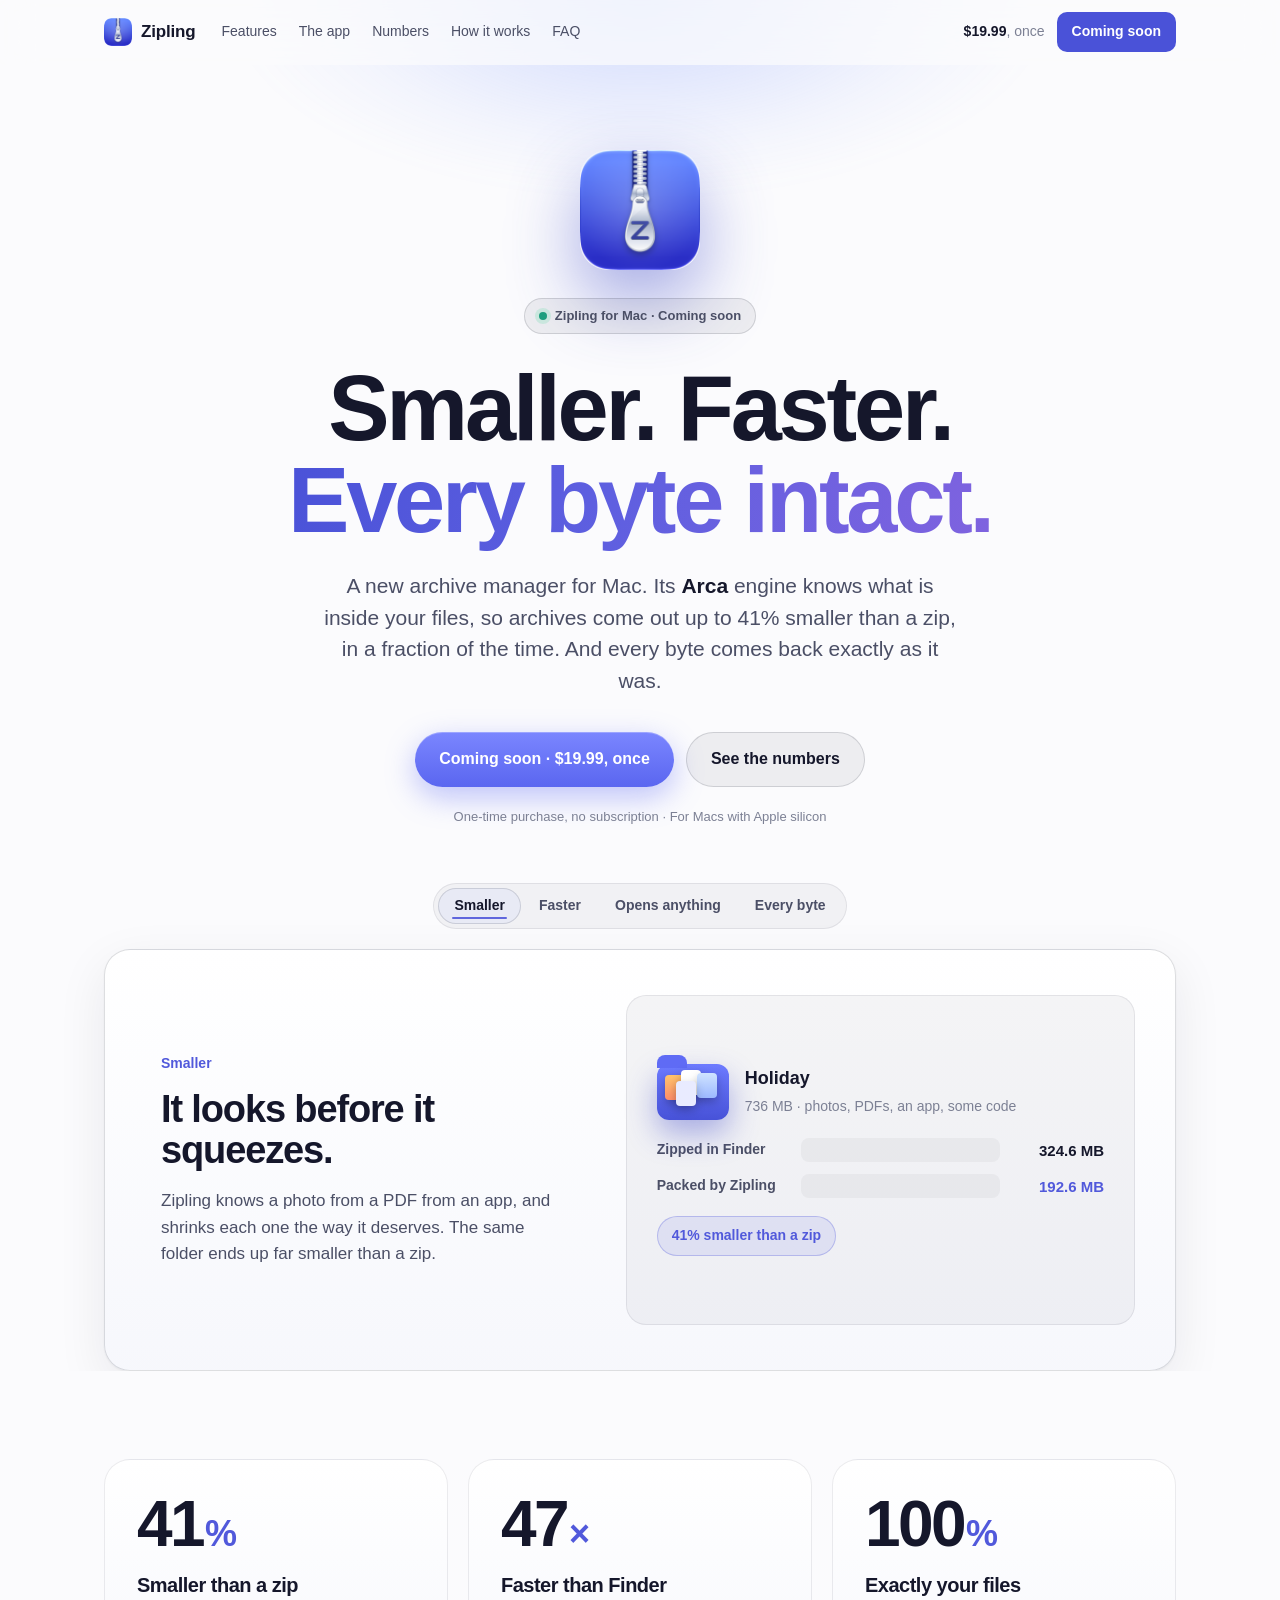
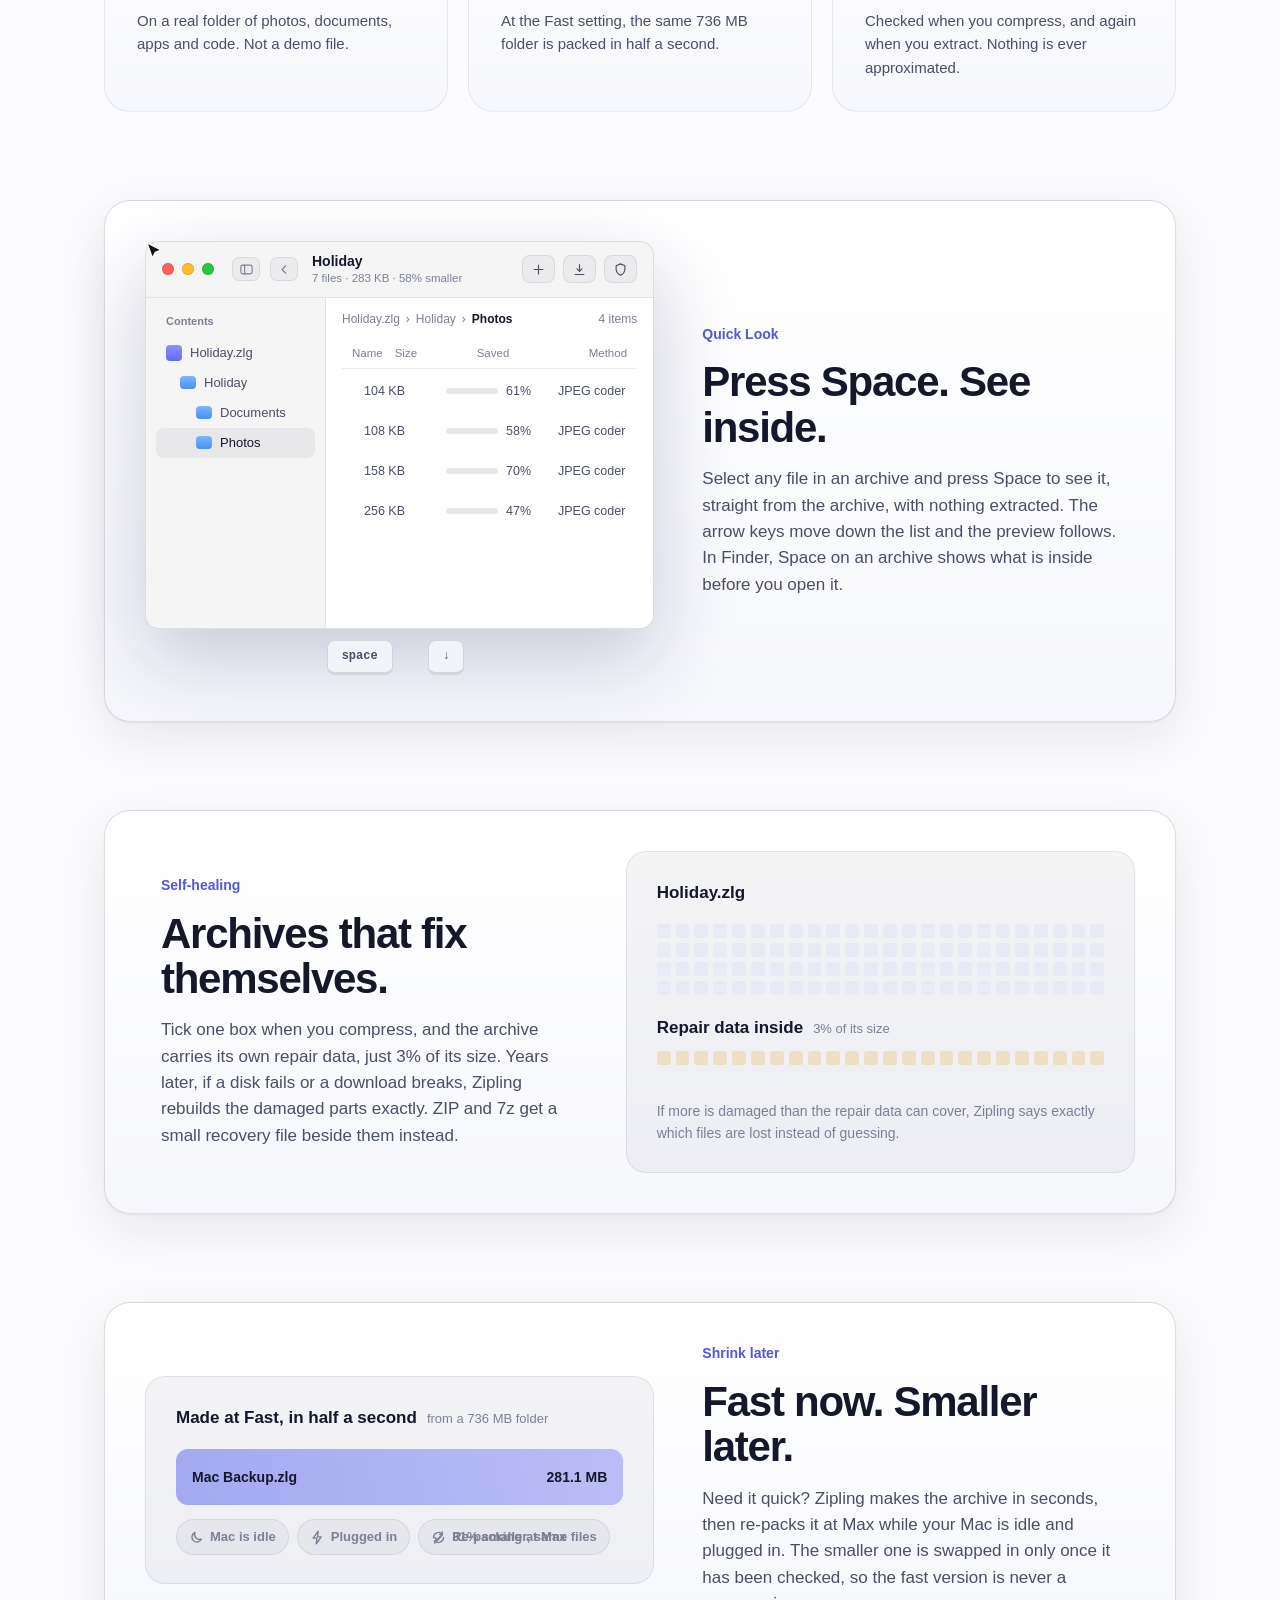
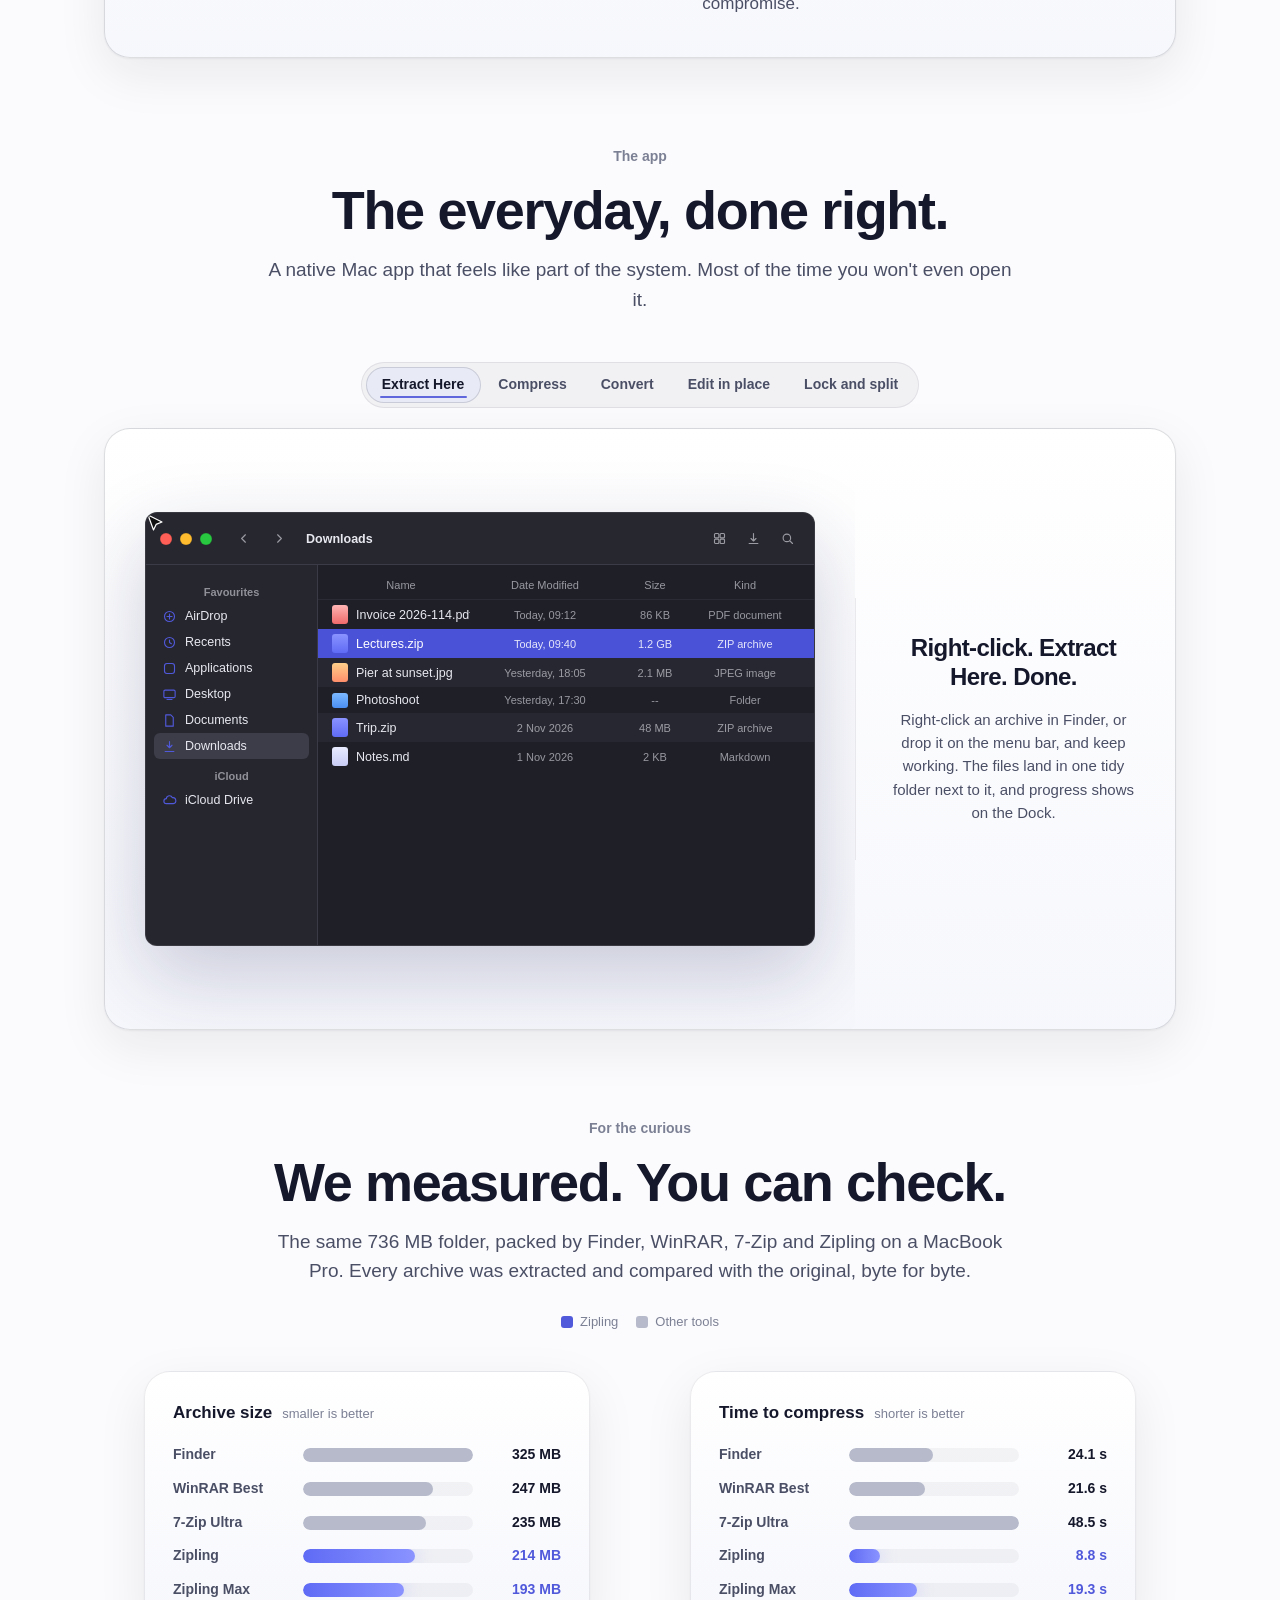
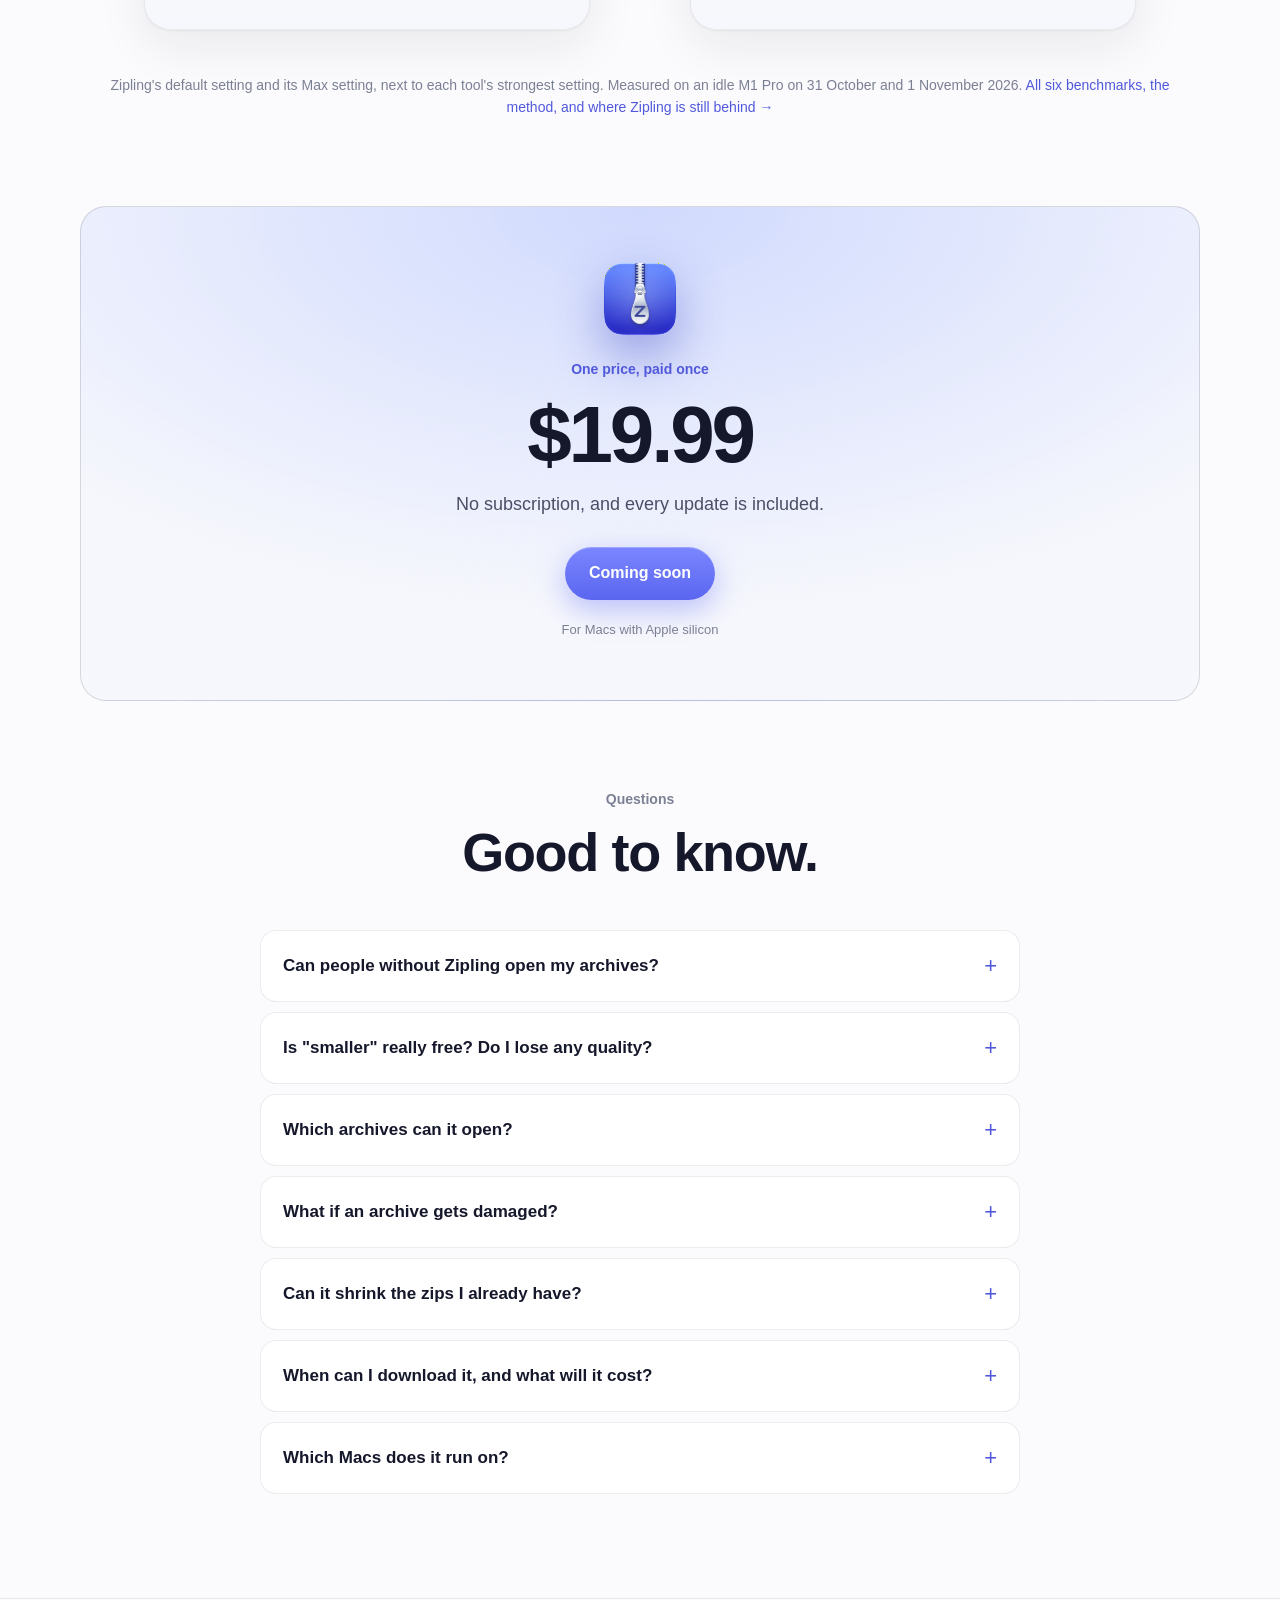
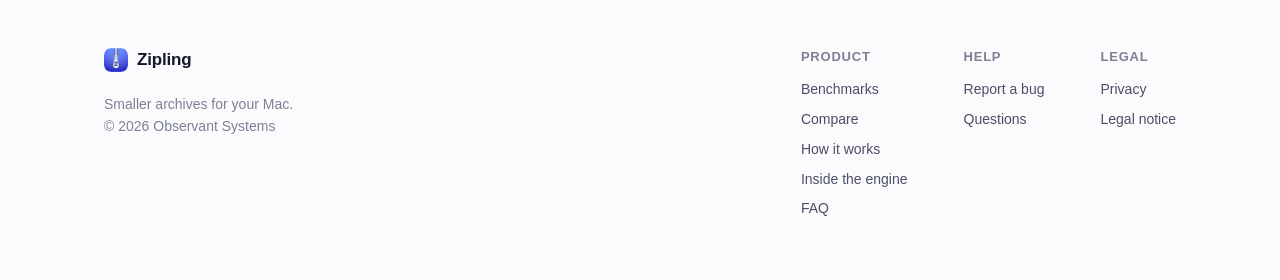
==== commit 0b2a4d5a: "Home page: Quick Look plays its own key sequence, the window title stays on one line, and the price " ====
--- a/index.html
+++ b/index.html
@@ -210,8 +210,8 @@
             <h2>Press Space. See inside.</h2>
             <p>Select any file in an archive and press Space to see it, straight from the archive, with nothing extracted. The arrow keys move down the list and the preview follows. In Finder, Space on an archive shows what is inside before you open it.</p>
           </div>
-          <div class="fvis ql">
-            <div class="ql-scene" data-scene="quicklook" aria-label="Selecting a photo in the archive, pressing Space to preview it, and moving down the list with the arrow key while the preview follows">
+          <div class="fvis ql" data-scene="quicklook">
+            <div class="ql-scene" aria-label="Selecting a photo in the archive, pressing Space to preview it, and moving down the list with the arrow key while the preview follows">
                               <div class="zw ql-win" aria-label="">
                   <div class="zw-bar">
                     <span class="lights"><i></i><i></i><i></i></span>
@@ -503,10 +503,10 @@
     <!-- ============================== Get ============================== -->
     <section class="section get" id="get">
       <div class="wrap get-inner reveal">
-        <img src="assets/icon-512.png" alt="" width="88" height="88">
-        <h2>Coming soon.</h2>
-        <p class="sub">One price, paid once. No subscription, and every update is included.</p>
-        <p class="price"><span class="amount">$19.99</span><span class="per">one-time purchase</span></p>
+        <img src="assets/icon-512.png" alt="" width="72" height="72">
+        <p class="kicker">One price, paid once</p>
+        <h2 class="price"><span class="amount">$19.99</span></h2>
+        <p class="sub">No subscription, and every update is included.</p>
         <div class="cta">
           <span class="btn btn-primary is-soon">Coming soon</span>
         </div>
--- a/c.css
+++ b/c.css
@@ -79,7 +79,7 @@
 /* Key cap and notes over the real shots */
 .keycap { position: absolute; left: 50%; bottom: 28px; transform: translateX(-50%); padding: 6px 14px; border-radius: 8px; background: var(--surface-2); border: 1px solid var(--line-2); border-bottom-width: 3px; font-size: 12px; font-weight: 700; color: var(--ink-2); }
 .in .keycap { animation: tap 4s ease infinite; }
-@keyframes tap { 0%, 10% { transform: translate(-50%, 0); } 13% { transform: translate(-50%, 2px); border-bottom-width: 1px; } 16%, 100% { transform: translate(-50%, 0); } }
+@keyframes tap { 0%, 10% { transform: translate(-50%, 0); border-bottom-width: 3px; } 13% { transform: translate(-50%, 2px); border-bottom-width: 1px; } 16%, 100% { transform: translate(-50%, 0); border-bottom-width: 3px; } }
 .note { position: absolute; display: inline-flex; align-items: center; gap: 8px; padding: 8px 12px; border-radius: 10px; background: var(--surface-2); border: 1px solid var(--line-2); box-shadow: var(--shadow-pop); font-size: 13px; font-weight: 600; opacity: 0; transform: translateY(6px); }
 .note i { width: 8px; height: 8px; border-radius: 50%; background: var(--good); }
 .in .note { animation: notein .5s cubic-bezier(.2,.9,.3,1.3) both; animation-delay: var(--at, .6s); }
@@ -207,9 +207,9 @@
 .in .ql-win .zw-row:nth-child(3) { animation-name: ql-r1; }
 .in .ql-win .zw-row:nth-child(4) { animation-name: ql-r2; }
 .in .ql-win .zw-row:nth-child(5) { animation-name: ql-r3; }
-@keyframes ql-r1 { 0%, 7% { background: transparent; box-shadow: none; } 9%, 34% { background: var(--brand-soft); box-shadow: inset 0 0 0 1px var(--brand-line); } 36%, 100% { background: transparent; box-shadow: none; } }
-@keyframes ql-r2 { 0%, 34% { background: transparent; box-shadow: none; } 36%, 58% { background: var(--brand-soft); box-shadow: inset 0 0 0 1px var(--brand-line); } 60%, 100% { background: transparent; box-shadow: none; } }
-@keyframes ql-r3 { 0%, 58% { background: transparent; box-shadow: none; } 60%, 92% { background: var(--brand-soft); box-shadow: inset 0 0 0 1px var(--brand-line); } 94%, 100% { background: transparent; box-shadow: none; } }
+@keyframes ql-r1 { 0%, 7% { background: transparent; box-shadow: none; } 9%, 34% { background: var(--brand-soft); box-shadow: inset 0 0 0 1px var(--brand-line); } 35%, 100% { background: transparent; box-shadow: none; } }
+@keyframes ql-r2 { 0%, 34% { background: transparent; box-shadow: none; } 35%, 58% { background: var(--brand-soft); box-shadow: inset 0 0 0 1px var(--brand-line); } 59%, 100% { background: transparent; box-shadow: none; } }
+@keyframes ql-r3 { 0%, 58% { background: transparent; box-shadow: none; } 59%, 92% { background: var(--brand-soft); box-shadow: inset 0 0 0 1px var(--brand-line); } 94%, 100% { background: transparent; box-shadow: none; } }
 .qlp { position: absolute; left: 50%; top: 10%; width: 72%; transform: translate(-50%, 0) scale(.96); opacity: 0; border-radius: 12px; overflow: hidden; background: var(--surface-2); border: 1px solid var(--line-2); box-shadow: 0 30px 80px rgba(0, 0, 0, 0.45); }
 .qlp-bar { position: relative; height: 34px; display: flex; align-items: center; gap: 8px; padding: 0 12px; background: var(--fill-2); border-bottom: 1px solid var(--line); font-size: 12px; font-weight: 600; }
 .qlp-x { width: 12px; height: 12px; border-radius: 50%; background: #FF5F57; box-shadow: inset 0 0 0 .5px rgba(0,0,0,.2); }
@@ -221,16 +221,16 @@
 .in .qlp .p2, .in .qlp .t2 { animation: qp2 8.5s ease infinite; }
 .in .qlp .p3, .in .qlp .t3 { animation: qp3 8.5s ease infinite; }
 @keyframes qlp { 0%, 11% { opacity: 0; transform: translate(-50%, 0) scale(.96); } 14%, 88% { opacity: 1; transform: translate(-50%, 0); } 92%, 100% { opacity: 0; transform: translate(-50%, 0) scale(.98); } }
-@keyframes qp1 { 0%, 36% { opacity: 1; } 38%, 100% { opacity: 0; } }
-@keyframes qp2 { 0%, 36% { opacity: 0; } 38%, 60% { opacity: 1; } 62%, 100% { opacity: 0; } }
-@keyframes qp3 { 0%, 60% { opacity: 0; } 62%, 100% { opacity: 1; } }
+@keyframes qp1 { 0%, 35% { opacity: 1; } 37%, 100% { opacity: 0; } }
+@keyframes qp2 { 0%, 35% { opacity: 0; } 37%, 59% { opacity: 1; } 61%, 100% { opacity: 0; } }
+@keyframes qp3 { 0%, 59% { opacity: 0; } 61%, 100% { opacity: 1; } }
 .ql-scene .keycap { bottom: -46px; }
 .ql-scene .k-space { left: calc(50% - 40px); }
 .ql-scene .k-down { left: calc(50% + 46px); width: 36px; text-align: center; }
 .in .ql-scene .k-space { animation: k-space 8.5s ease infinite; }
 .in .ql-scene .k-down { animation: k-down 8.5s ease infinite; }
-@keyframes k-space { 0%, 10% { transform: translate(-50%, 0); } 12% { transform: translate(-50%, 2px); border-bottom-width: 1px; } 14%, 100% { transform: translate(-50%, 0); } }
-@keyframes k-down { 0%, 33% { transform: translate(-50%, 0); } 35% { transform: translate(-50%, 2px); border-bottom-width: 1px; } 37%, 57% { transform: translate(-50%, 0); } 59% { transform: translate(-50%, 2px); border-bottom-width: 1px; } 61%, 100% { transform: translate(-50%, 0); } }
+@keyframes k-space { 0%, 10% { transform: translate(-50%, 0); border-bottom-width: 3px; } 12% { transform: translate(-50%, 2px); border-bottom-width: 1px; } 14%, 100% { transform: translate(-50%, 0); border-bottom-width: 3px; } }
+@keyframes k-down { 0%, 33% { transform: translate(-50%, 0); border-bottom-width: 3px; } 35% { transform: translate(-50%, 2px); border-bottom-width: 1px; } 37%, 57% { transform: translate(-50%, 0); border-bottom-width: 3px; } 59% { transform: translate(-50%, 2px); border-bottom-width: 1px; } 61%, 100% { transform: translate(-50%, 0); border-bottom-width: 3px; } }
 .in .ql-scene .cursor { animation: ql-cur 8.5s cubic-bezier(.2,.8,.2,1) infinite; }
 @keyframes ql-cur { 0% { transform: translate(620px, 300px); } 7%, 100% { transform: translate(236px, 134px); } }
 
@@ -329,7 +329,7 @@
 @keyframes ed-s1 { 0%, 34% { opacity: 1; } 36%, 100% { opacity: 0; } }
 @keyframes ed-s2 { 0%, 35% { opacity: 0; } 37%, 66% { opacity: 1; } 68%, 100% { opacity: 0; } }
 @keyframes ed-s3 { 0%, 67% { opacity: 0; } 69%, 100% { opacity: 1; } }
-@keyframes k-del { 0%, 61% { transform: none; } 63% { transform: translateY(2px); border-bottom-width: 1px; } 65%, 100% { transform: none; } }
+@keyframes k-del { 0%, 61% { transform: none; border-bottom-width: 3px; } 63% { transform: translateY(2px); border-bottom-width: 1px; } 65%, 100% { transform: none; border-bottom-width: 3px; } }
 
 @media (max-width: 760px) {
   .zw-body, .zw-body.no-insp { grid-template-columns: 1fr; min-height: 0; }
--- a/tour.css
+++ b/tour.css
@@ -10,10 +10,7 @@
 .hero .fine { margin-top: 20px; }
 .section-head .sub { margin-top: 16px; }
 .cpanel-copy p { margin-top: 16px; }
-.get-inner img { margin-bottom: 24px; }
-.get-inner .sub { margin: 16px auto 28px; }
-.price { margin-bottom: 28px; }
-.get-inner .fine { margin-top: 20px; }
+
 .tour { margin-top: 56px; text-align: left; scroll-margin-top: 84px; }
 
 /* Tab bars sit in the middle, and a tab never shrinks below its name. */
@@ -88,6 +85,19 @@
 .get { padding-bottom: 0; }
 .faq { padding-bottom: 104px; }
 
+/* The window's title never wraps; in the Quick Look box the search field makes room for it. */
+.zw-title { flex: none; white-space: nowrap; }
+.ql-win .zw-search { display: none; }
+
+/* ---------- The price: the number is the headline ---------- */
+.get-inner { padding: 56px 32px 60px; }
+.get-inner img { width: 72px; height: 72px; margin-bottom: 24px; border-radius: 18px; }
+.get-inner .kicker { color: var(--brand); margin-bottom: 14px; }
+.get-inner .price { display: block; margin: 0; font-size: clamp(56px, 7vw, 80px); line-height: 1; letter-spacing: -0.04em; font-weight: 800; }
+.get-inner .price .amount { font-size: inherit; }
+.get-inner .sub { margin: 16px auto 28px; max-width: 420px; font-size: 18px; color: var(--ink-2); }
+.get-inner .fine { margin-top: 20px; }
+
 /* ---------- Feature sections: one box each, the words on one side and the picture on the other ---------- */
 .fbox { display: grid; grid-template-columns: minmax(0, 0.9fr) minmax(0, 1.1fr); gap: 48px; align-items: center; padding: 40px 40px 40px 56px; border-radius: var(--radius); background: linear-gradient(180deg, var(--card-top), var(--card-bottom)); border: 1px solid var(--line-2); box-shadow: var(--shadow-card); }
 .fbox.flip { grid-template-columns: minmax(0, 1.1fr) minmax(0, 0.9fr); padding: 40px 56px 40px 40px; }
